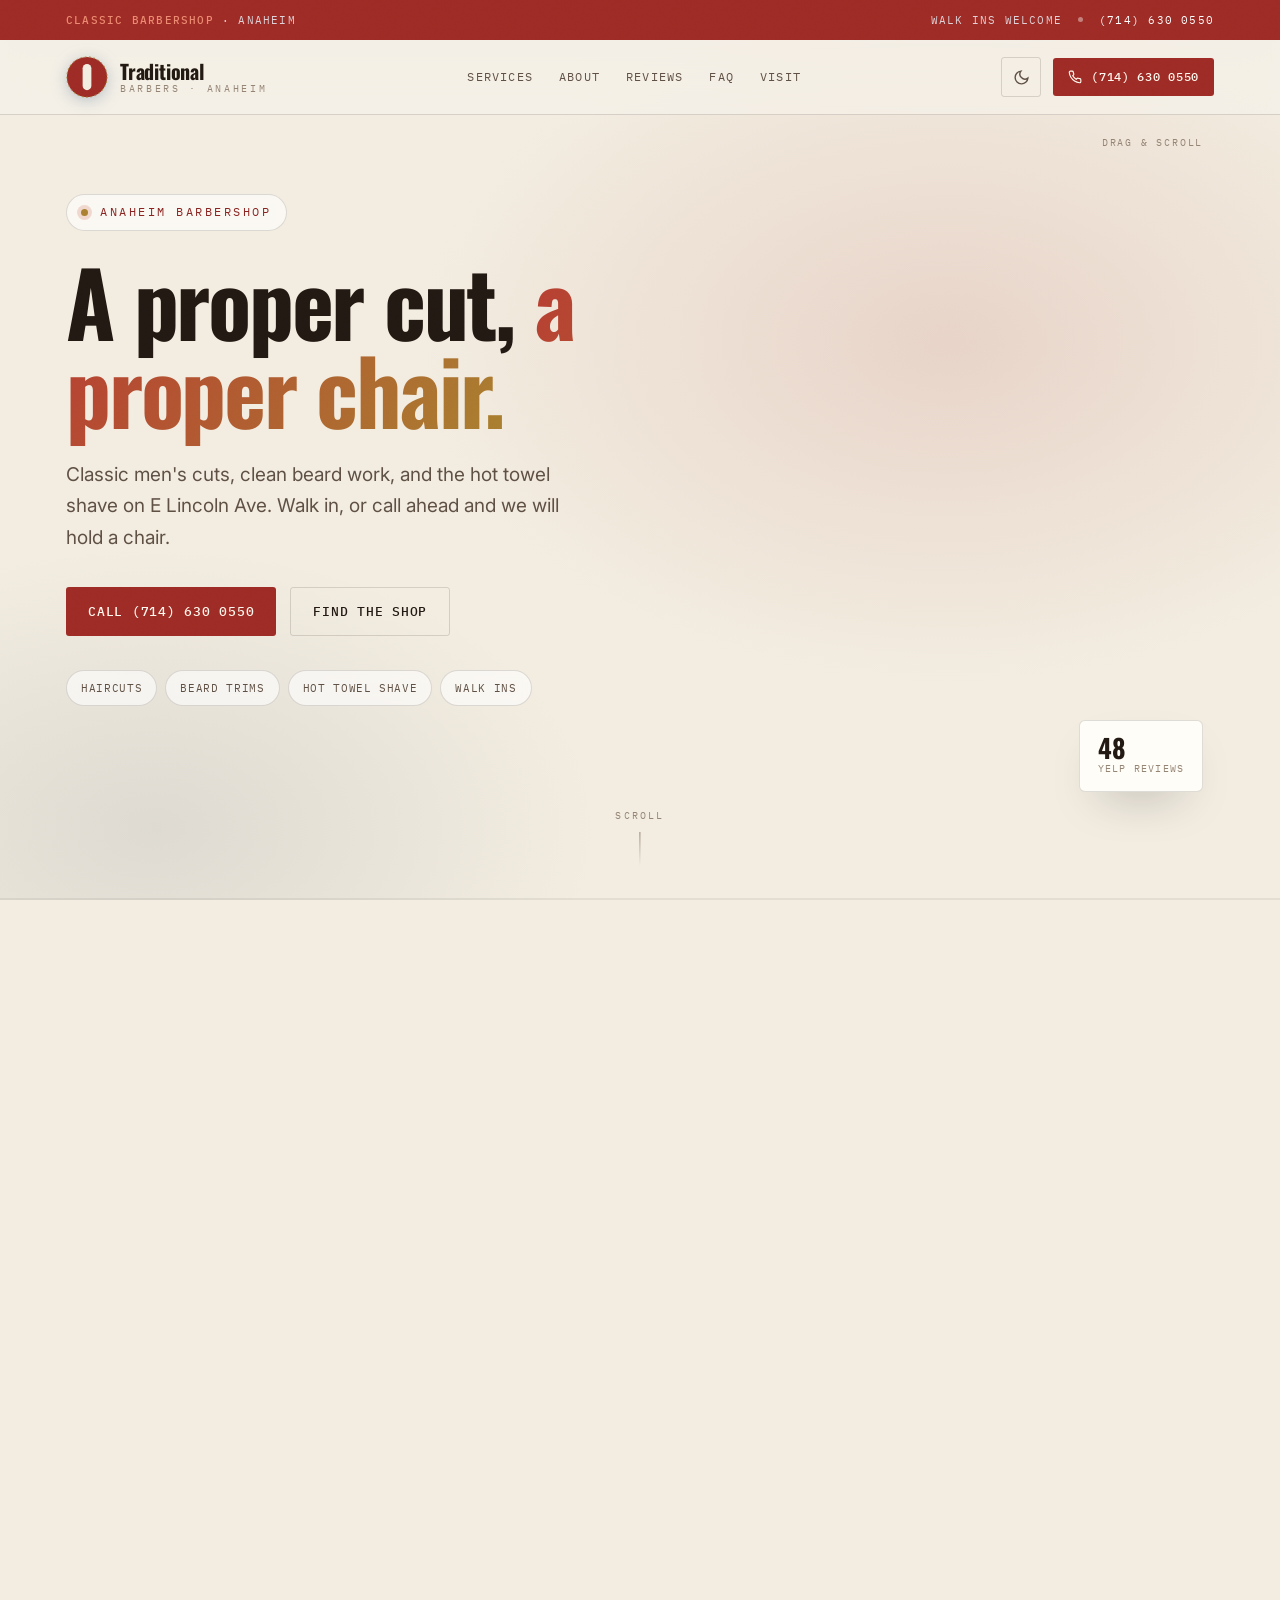
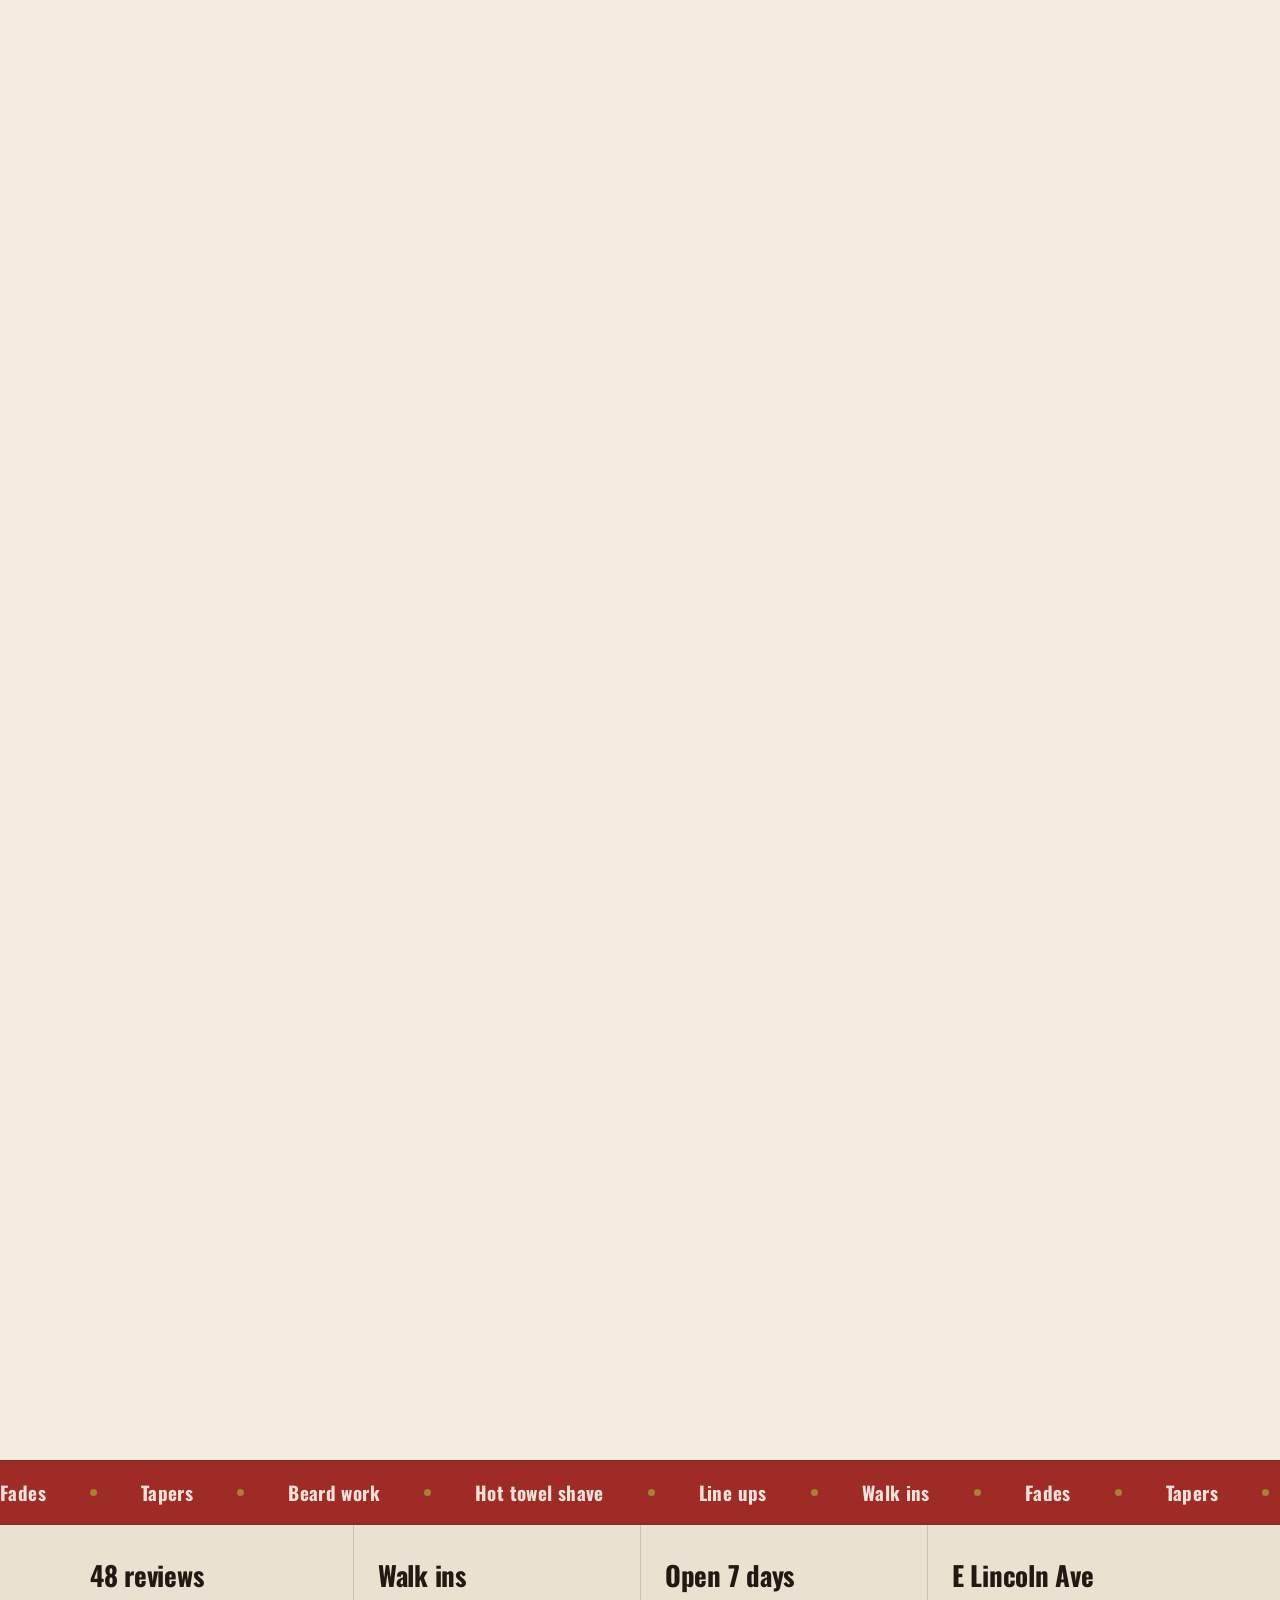
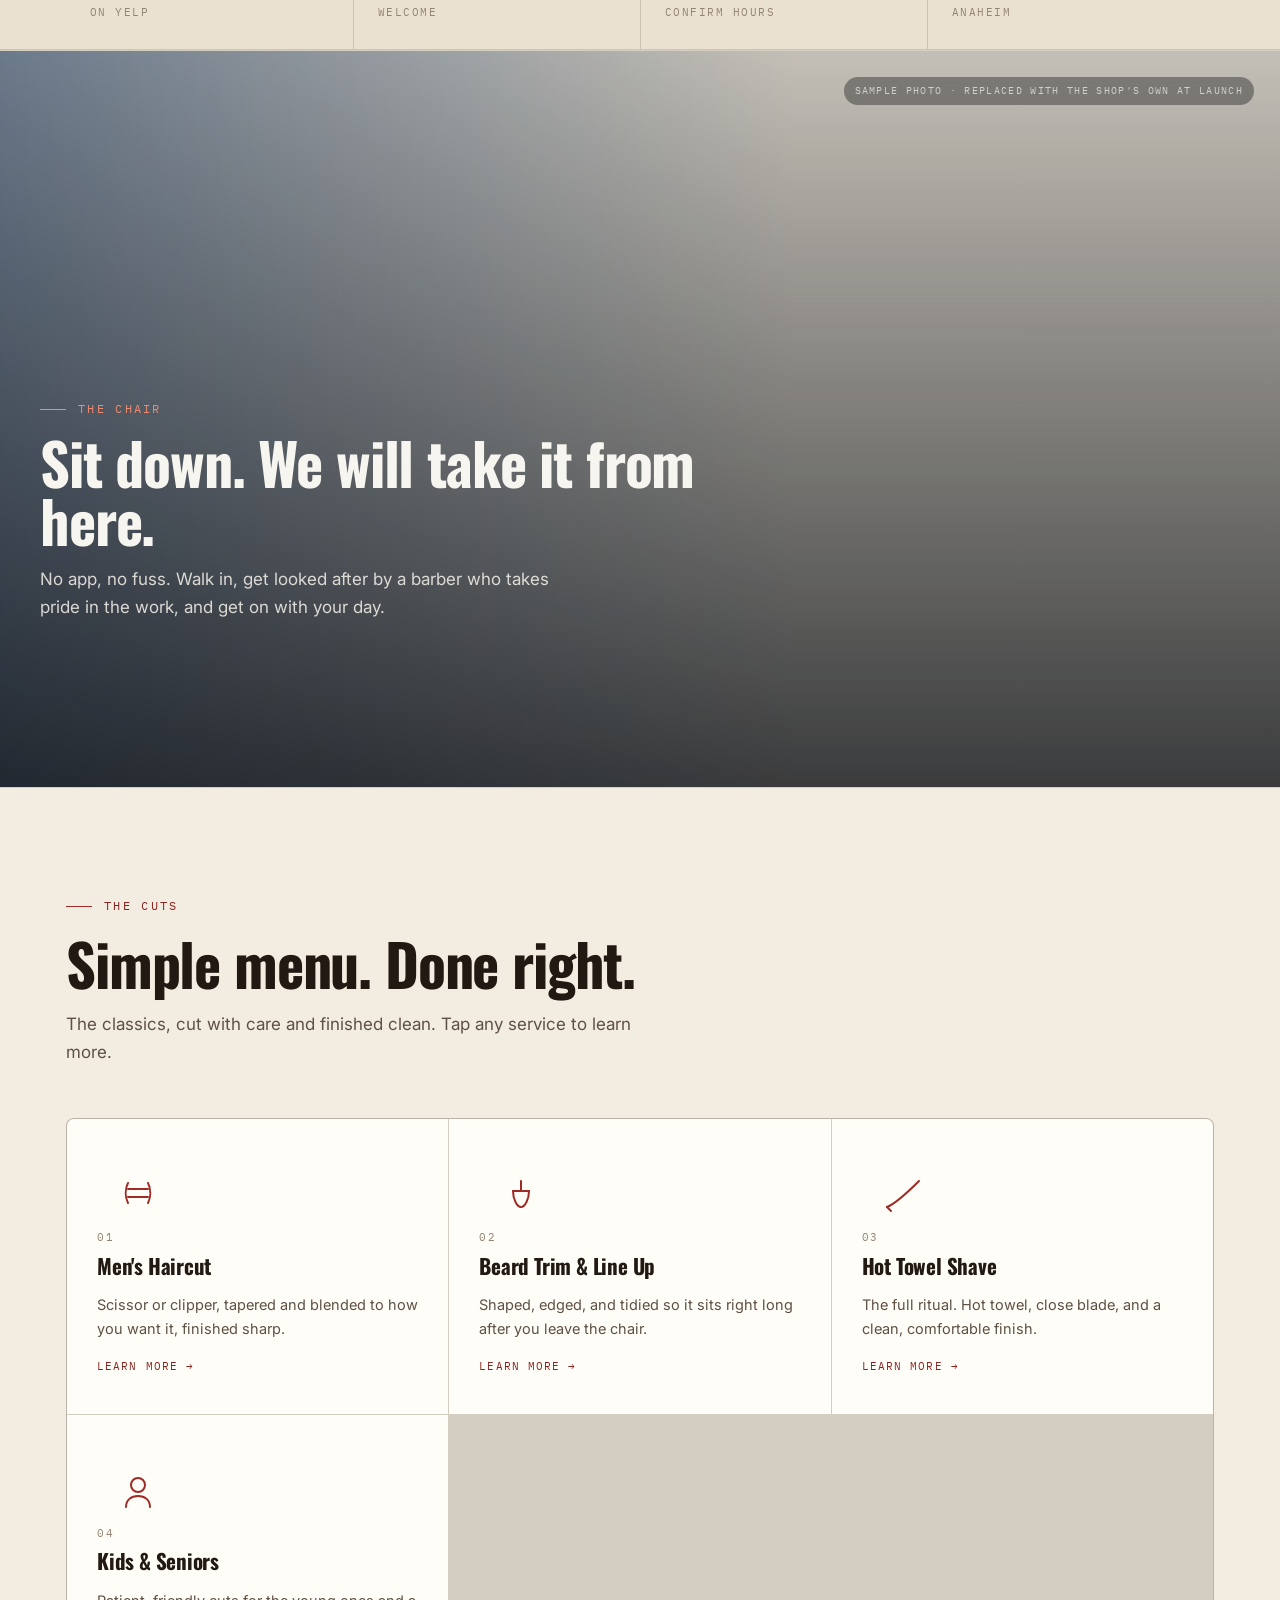
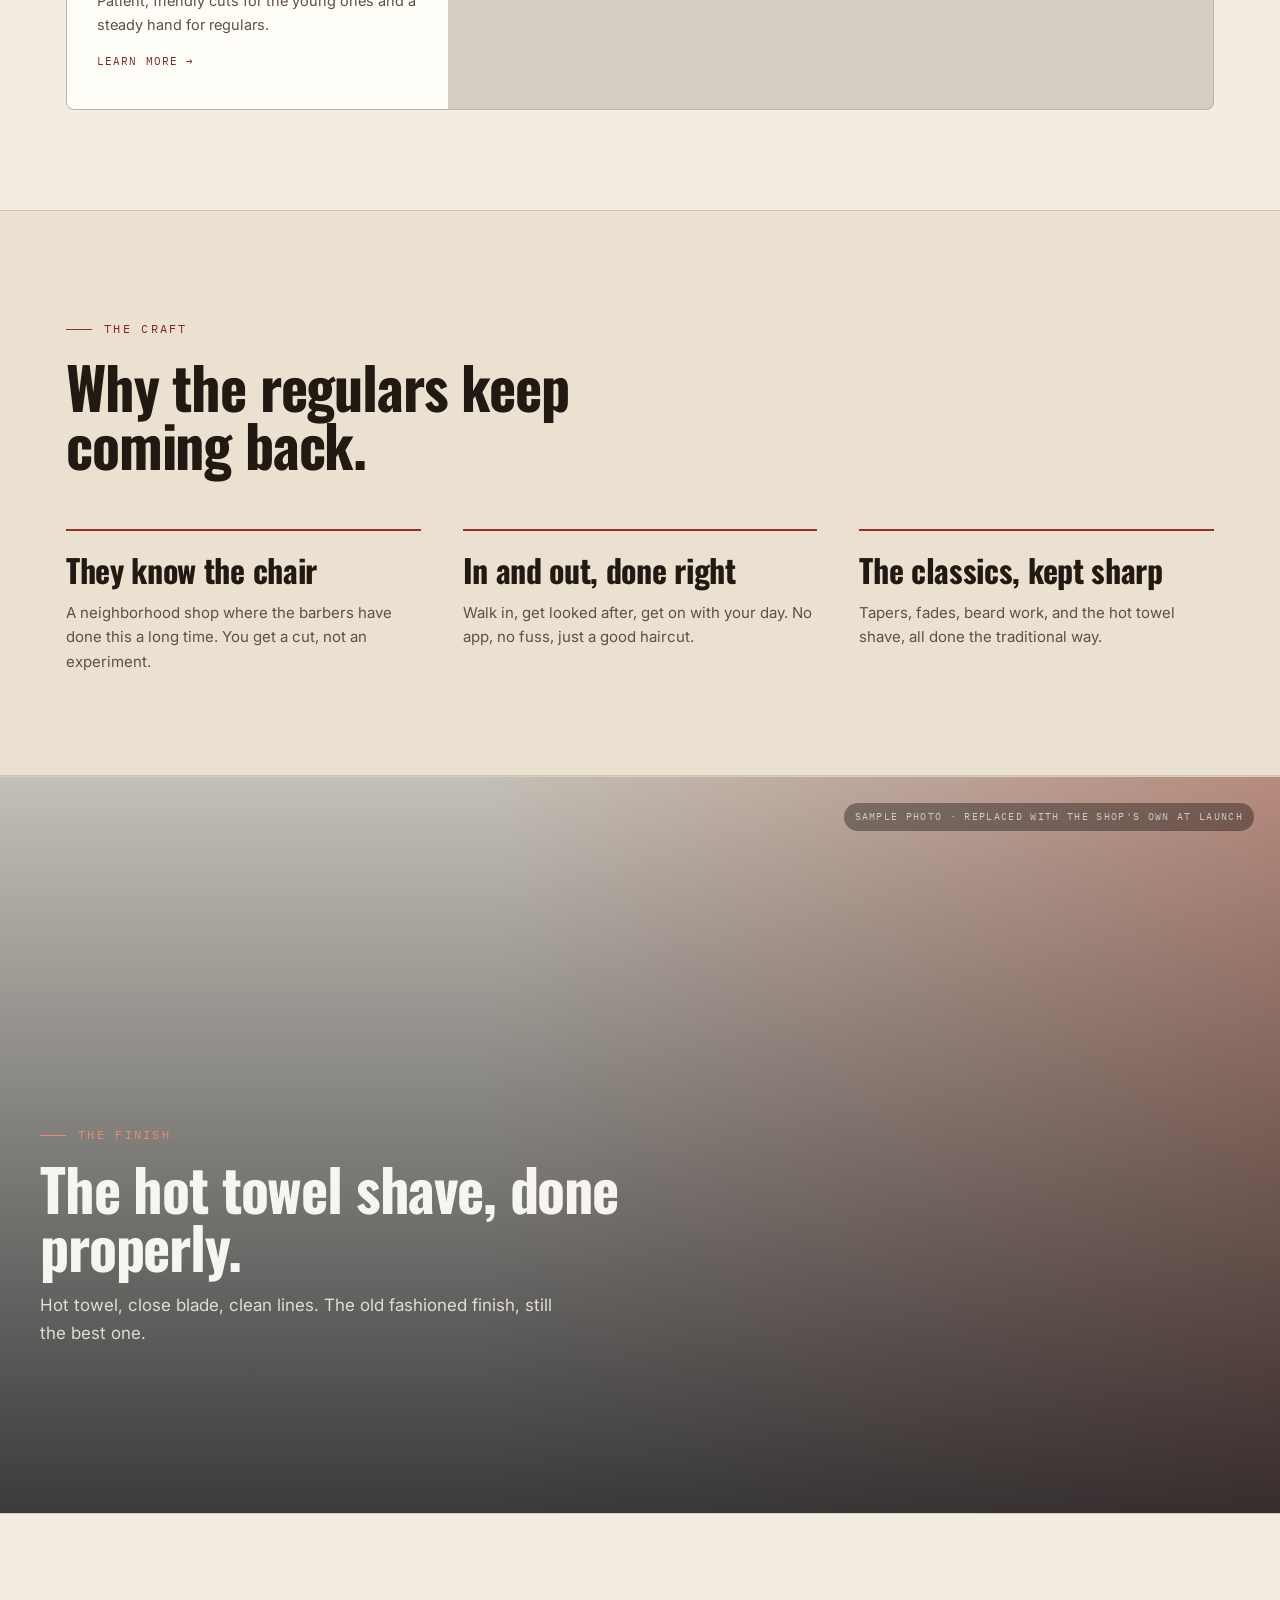
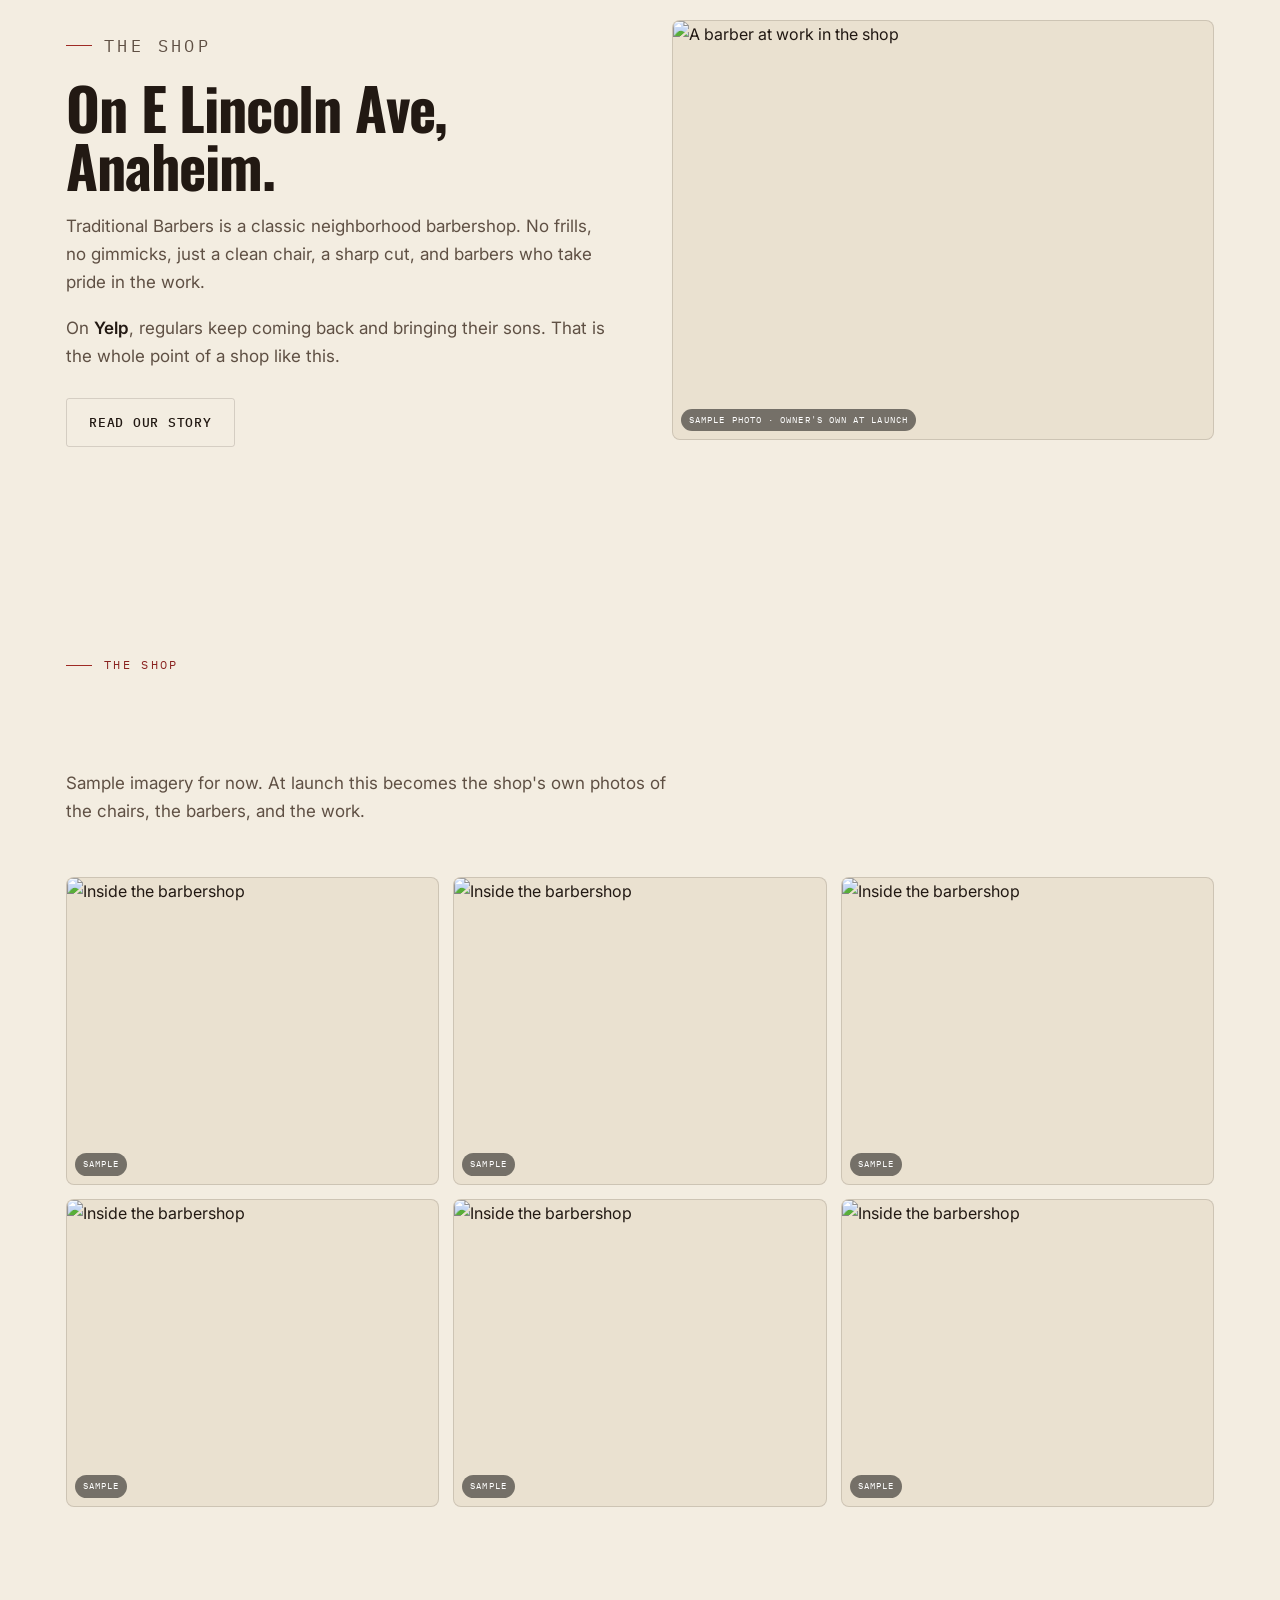
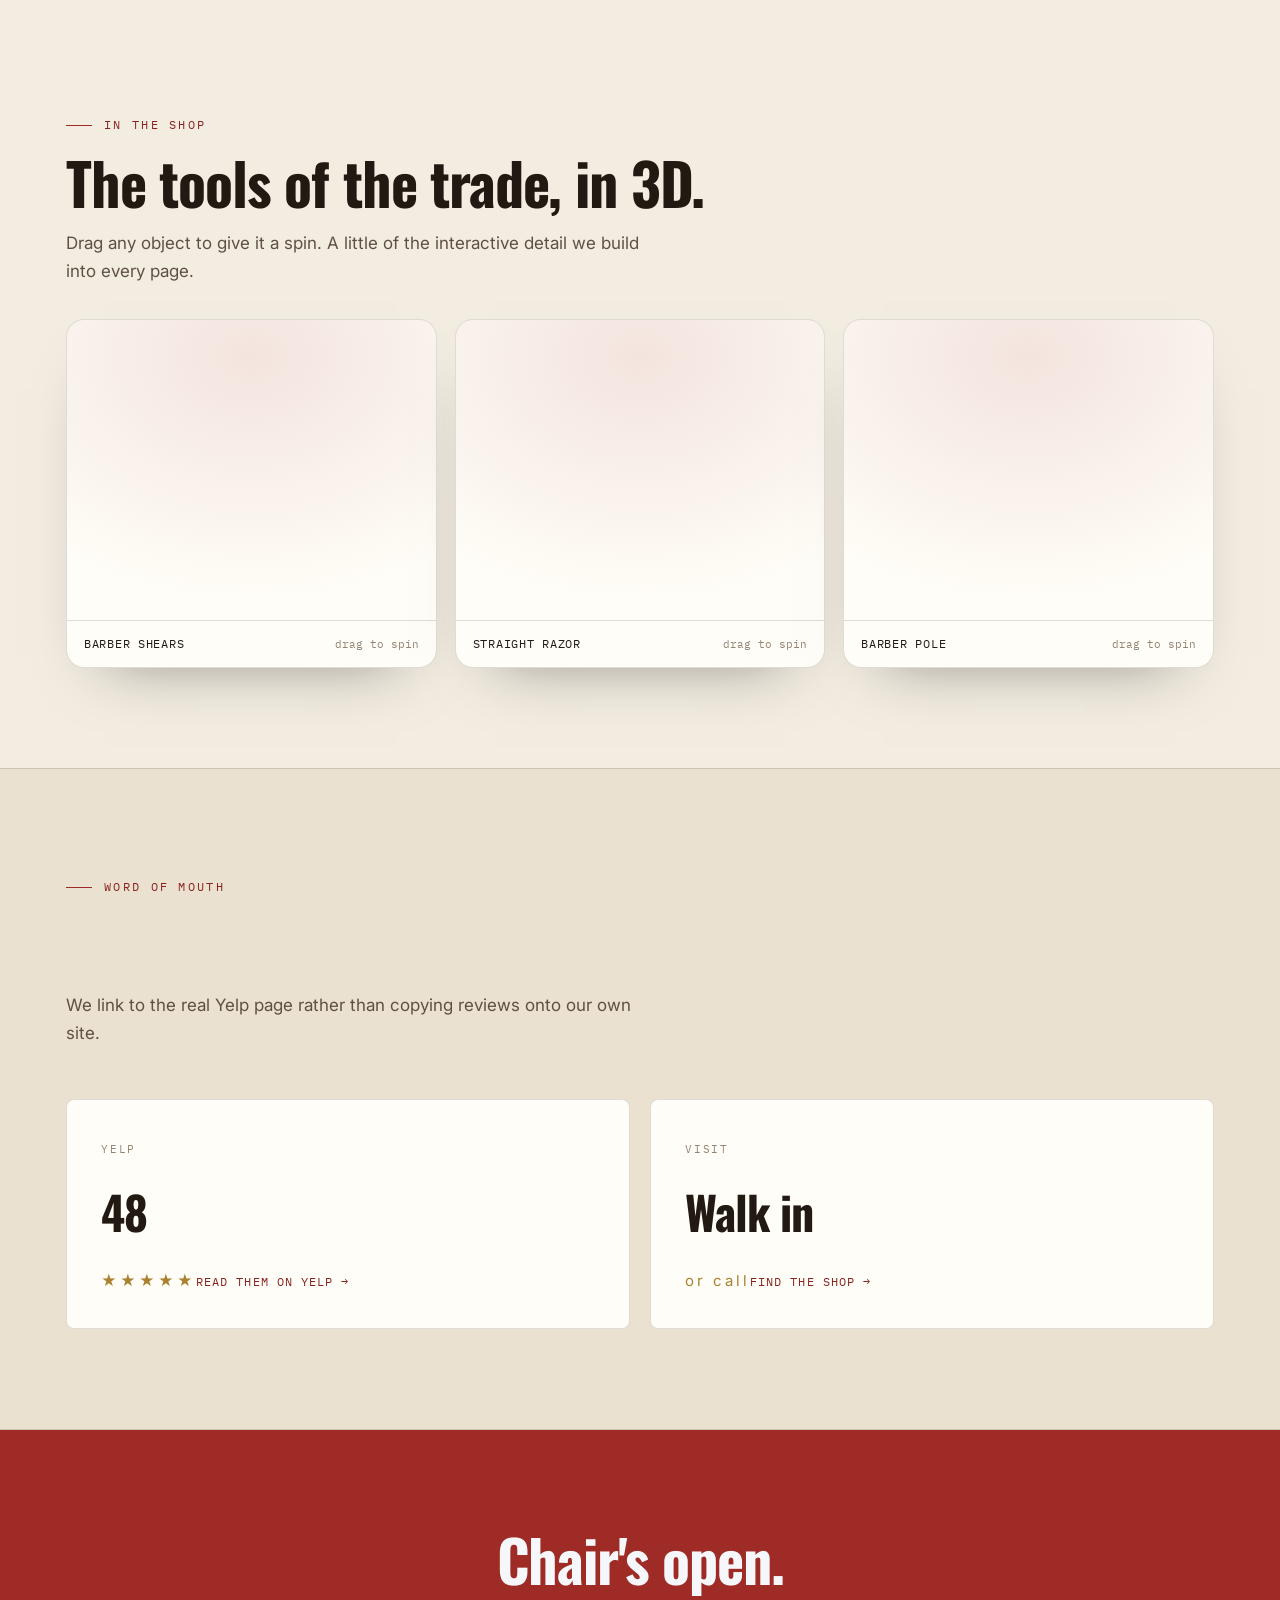
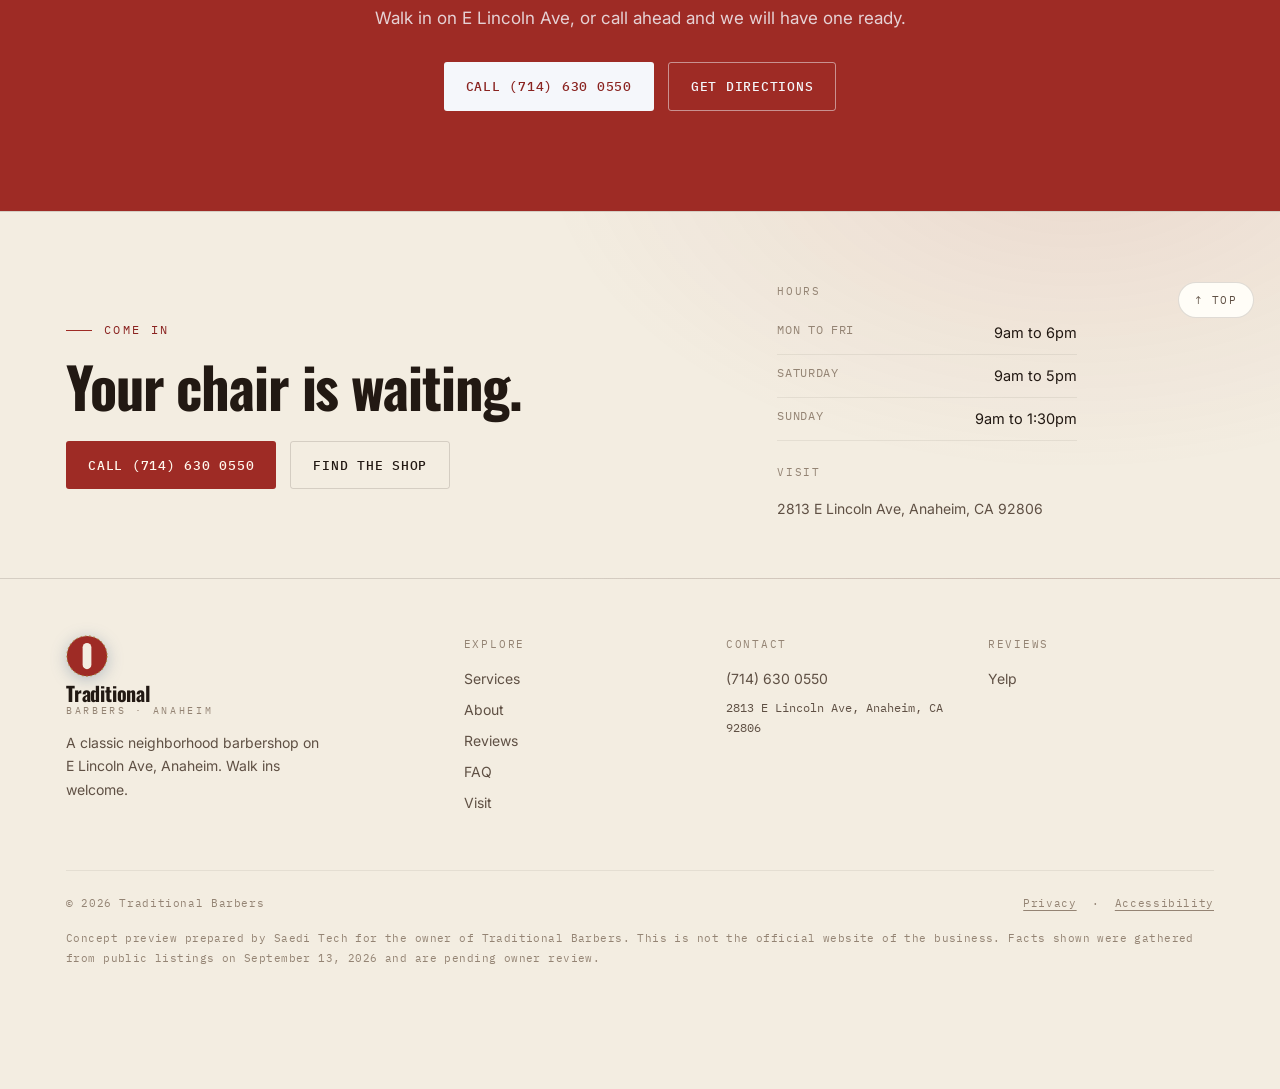
==== index.html @ 60bb5349 "Add interactive 3D showcase (multiple objects per page) Co-Authored-By: Claude Opus 4.8 <noreply@ant" ====
<!doctype html>
<html lang="en">
<head>
<meta charset="utf-8" />
<meta name="viewport" content="width=device-width, initial-scale=1" />
<meta name="robots" content="noindex, nofollow" />
<title>Traditional Barbers · Anaheim Barbershop</title>
<meta name="description" content="Traditional Barbers on E Lincoln Ave, Anaheim. Classic men's cuts, beard trims, and hot towel shaves. Walk in or call (714) 630 0550." />
<meta property="og:title" content="Traditional Barbers · Anaheim Barbershop" /><meta property="og:type" content="website" />
<link rel="icon" href="data:image/svg+xml,%3Csvg xmlns='http://www.w3.org/2000/svg' viewBox='0 0 32 32'%3E%3Ccircle cx='16' cy='16' r='15' fill='%239e2b25'/%3E%3Crect x='13' y='6' width='6' height='20' rx='3' fill='%23f3ede1'/%3E%3Cpath d='M13 9l6 4M13 15l6 4M13 21l6 4' stroke='%23a9812f' stroke-width='2'/%3E%3C/svg%3E">
<link rel="preconnect" href="https://fonts.googleapis.com"><link rel="preconnect" href="https://fonts.gstatic.com" crossorigin>
<link href="https://fonts.googleapis.com/css2?family=Oswald:wght@500;600;700&family=Inter:wght@400;500;600&family=IBM+Plex+Mono:wght@400;500&display=swap" rel="stylesheet">
<link rel="stylesheet" href="assets/site.css">
<script type="importmap">{ "imports": { "three": "https://unpkg.com/three@0.160.0/build/three.module.js", "three/": "https://unpkg.com/three@0.160.0/" } }</script>

</head>
<body>
<a class="skip" href="#main">Skip to content</a>
<header class="sitehead" id="sitehead"><div class="topbar"><div class="wrap tbin"><span class="tb-l"><b>Classic barbershop</b> · Anaheim</span><span class="tb-r"><span>Walk ins welcome</span><span class="dot2"></span><a href="tel:+17146300550">(714) 630 0550</a></span></div></div>
<nav class="top" aria-label="Main">
  <div class="wrap navin">
    <a class="logo" href="index.html" aria-label="Traditional Barbers, home"><svg class="emblem" viewBox="0 0 48 48" aria-hidden="true"><circle cx="24" cy="24" r="23" fill="var(--indigo)"/><circle cx="24" cy="24" r="23" fill="none" stroke="var(--shu)" stroke-width="1.4" stroke-dasharray="2 3" opacity=".7"/><rect x="19" y="9" width="10" height="30" rx="5" fill="#f3ede1"/><path d="M19 15l10 5M19 22l10 5M19 29l10 5" stroke="var(--navy)" stroke-width="2.4"/></svg><span class="wm"><span class="n">Traditional</span><span class="s">Barbers · Anaheim</span></span></a>
    <div class="navlinks"><a href="services.html">Services</a><a href="about.html">About</a><a href="reviews.html">Reviews</a><a href="faq.html">FAQ</a><a href="visit.html">Visit</a></div>
    <div class="navright">
      <button class="tgl" id="themeTgl" aria-label="Switch between day and night theme" aria-pressed="false"><svg id="icMoon" viewBox="0 0 24 24" fill="none" stroke="currentColor" stroke-width="2" stroke-linecap="round"><path d="M21 12.8A9 9 0 1 1 11.2 3a7 7 0 0 0 9.8 9.8z"/></svg><svg id="icSun" viewBox="0 0 24 24" fill="none" stroke="currentColor" stroke-width="2" stroke-linecap="round" style="display:none"><circle cx="12" cy="12" r="4"/><path d="M12 2v2M12 20v2M4.9 4.9l1.4 1.4M17.7 17.7l1.4 1.4M2 12h2M20 12h2M4.9 19.1l1.4-1.4M17.7 6.3l1.4-1.4"/></svg></button>
      <a class="btn btn-fill btn-sm" href="tel:+17146300550"><svg width="14" height="14" viewBox="0 0 24 24" fill="none" stroke="currentColor" stroke-width="2" stroke-linecap="round" aria-hidden="true"><path d="M22 16.9v3a2 2 0 0 1-2.2 2 19.8 19.8 0 0 1-8.6-3 19.5 19.5 0 0 1-6-6 19.8 19.8 0 0 1-3-8.7A2 2 0 0 1 4.1 2h3a2 2 0 0 1 2 1.7c.13 1 .36 1.9.7 2.8a2 2 0 0 1-.45 2.1L8.1 9.9a16 16 0 0 0 6 6l1.3-1.3a2 2 0 0 1 2.1-.45c.9.34 1.8.57 2.8.7A2 2 0 0 1 22 16.9z"/></svg><span class="lbl">(714) 630 0550</span></a>
      <button class="burger" id="burger" aria-label="Open menu"><svg viewBox="0 0 24 24" fill="none" stroke="currentColor" stroke-width="2" stroke-linecap="round"><path d="M3 6h18M3 12h18M3 18h18"/></svg></button>
    </div>
  </div>
</nav>
</header>
<div class="mmenu" id="mmenu" aria-label="Menu">
  <button class="mclose" id="mclose" aria-label="Close menu">✕</button>
  <a href="services.html">Services</a><a href="about.html">About</a><a href="reviews.html">Reviews</a><a href="faq.html">FAQ</a><a href="visit.html">Visit</a><a href="tel:+17146300550">Call the shop</a>
</div>
<header class="hero scroll3d" id="top">
  <div class="sticky">
    <div class="hero-bg" aria-hidden="true"></div>
    <canvas id="gl" aria-hidden="true"></canvas>
    <div class="hero-fb" aria-hidden="true"></div>
    <div class="wrap herogrid">
      <div class="hero-copy" id="stageA">
        <span class="tag"><span class="dot"></span> Anaheim Barbershop</span>
        <h1>A proper cut, <span class="in">a proper chair.</span></h1>
        <p class="lede">Classic men's cuts, clean beard work, and the hot towel shave on E Lincoln Ave. Walk in, or call ahead and we will hold a chair.</p>
        <div class="cta"><a class="btn btn-fill" href="tel:+17146300550">Call (714) 630 0550</a><a class="btn btn-line" href="visit.html">Find the shop</a></div>
        <div class="chips" aria-label="What we do"><span class="chip">Haircuts</span><span class="chip">Beard trims</span><span class="chip">Hot towel shave</span><span class="chip">Walk ins</span></div>
      </div>
      <div class="callouts" id="stageB" aria-hidden="true">
        <h3>The chair, start to finish.</h3>
        <div class="callout"><span class="cn">01</span><span class="cx"><b>Consult</b><span>We talk about what you want first.</span></span></div>
        <div class="callout"><span class="cn">02</span><span class="cx"><b>Cut</b><span>Scissor or clipper, blended clean.</span></span></div>
        <div class="callout"><span class="cn">03</span><span class="cx"><b>Line up</b><span>Edges and beard shaped sharp.</span></span></div>
        <div class="callout"><span class="cn">04</span><span class="cx"><b>Finish</b><span>Hot towel, and out the door looking right.</span></span></div>
      </div>
    </div>
    <div class="badge3d" id="badge3d"><div><div class="rt">48</div><div class="rl">Yelp reviews</div></div></div>
    <span class="grab" aria-hidden="true">Drag &amp; scroll</span>
    <div class="cue" aria-hidden="true">Scroll<span class="bar"></span></div>
    <div class="hprog" aria-hidden="true"><i id="hprog"></i></div>
  </div>
</header>
<div class="marquee" aria-hidden="true"><div class="mrow"><span>Fades<span class="d"></span>Tapers<span class="d"></span>Beard work<span class="d"></span>Hot towel shave<span class="d"></span>Line ups<span class="d"></span>Walk ins<span class="d"></span></span><span>Fades<span class="d"></span>Tapers<span class="d"></span>Beard work<span class="d"></span>Hot towel shave<span class="d"></span>Line ups<span class="d"></span>Walk ins<span class="d"></span></span></div></div>
<div class="strip" role="region" aria-label="Shop facts">
  <div class="wrap stripin">
    <div class="stat"><a href="https://www.yelp.com/biz/traditional-barbers-anaheim" target="_blank" rel="noopener"><div class="v">48 reviews</div><div class="l">on Yelp</div></a></div>
    <div class="stat"><div class="v">Walk ins</div><div class="l">welcome</div></div>
    <div class="stat"><div class="v">Open 7 days</div><div class="l">confirm hours</div></div>
    <div class="stat"><div class="v">E Lincoln Ave</div><div class="l">Anaheim</div></div>
  </div>
</div>
<main id="main">
<section class="photoband" aria-label="The chair">
  <div class="pbimg" data-parallax="0.12" style="background-image:url('https://images.unsplash.com/photo-1605497788044-5a32c7078486?w=1800&q=74&auto=format&fit=crop')"></div>
  <span class="sampletag">Sample photo · replaced with the shop's own at launch</span>
  <div class="wrap pbin"><p class="pbk up">The chair</p><h2 class="up">Sit down. We will take it from here.</h2><p class="up">No app, no fuss. Walk in, get looked after by a barber who takes pride in the work, and get on with your day.</p></div>
</section>
<section id="services">
  <div class="wrap">
    <p class="kick up">The Cuts</p>
    <h2 class="up">Simple menu. Done right.</h2>
    <p class="sub up">The classics, cut with care and finished clean. Tap any service to learn more.</p>
    <div class="svcgrid">
      <a class="svc up" href="services.html#haircut"><span class="no">01</span><svg class="ic" viewBox="0 0 48 48" fill="none" stroke="currentColor" stroke-width="2" stroke-linecap="round" aria-hidden="true"><path d="M14 10c-3 6-3 14 0 20M34 10c3 6 3 14 0 20"/><path d="M14 16h20M14 24h20"/></svg><h3>Men's Haircut</h3><p>Scissor or clipper, tapered and blended to how you want it, finished sharp.</p><span class="more">Learn more →</span></a><a class="svc up" href="services.html#beard"><span class="no">02</span><svg class="ic" viewBox="0 0 48 48" fill="none" stroke="currentColor" stroke-width="2" stroke-linecap="round" aria-hidden="true"><path d="M24 8v10M16 18h16c0 8-4 16-8 16s-8-8-8-16z"/></svg><h3>Beard Trim &amp; Line Up</h3><p>Shaped, edged, and tidied so it sits right long after you leave the chair.</p><span class="more">Learn more →</span></a><a class="svc up" href="services.html#shave"><span class="no">03</span><svg class="ic" viewBox="0 0 48 48" fill="none" stroke="currentColor" stroke-width="2" stroke-linecap="round" aria-hidden="true"><path d="M8 34c10-4 22-16 32-26"/><path d="M8 34l4 4"/></svg><h3>Hot Towel Shave</h3><p>The full ritual. Hot towel, close blade, and a clean, comfortable finish.</p><span class="more">Learn more →</span></a><a class="svc up" href="services.html#kids"><span class="no">04</span><svg class="ic" viewBox="0 0 48 48" fill="none" stroke="currentColor" stroke-width="2" stroke-linecap="round" aria-hidden="true"><circle cx="24" cy="16" r="7"/><path d="M12 38c0-7 5-11 12-11s12 4 12 11"/></svg><h3>Kids &amp; Seniors</h3><p>Patient, friendly cuts for the young ones and a steady hand for regulars.</p><span class="more">Learn more →</span></a>
    </div>
  </div>
</section>
<section id="why">
  <div class="wrap">
    <p class="kick up">The Craft</p>
    <h2 class="up">Why the regulars keep coming back.</h2>
    <div class="whygrid">
      <div class="why up"><div class="big">They know the chair</div><p>A neighborhood shop where the barbers have done this a long time. You get a cut, not an experiment.</p></div>
      <div class="why up"><div class="big">In and out, done right</div><p>Walk in, get looked after, get on with your day. No app, no fuss, just a good haircut.</p></div>
      <div class="why up"><div class="big">The classics, kept sharp</div><p>Tapers, fades, beard work, and the hot towel shave, all done the traditional way.</p></div>
    </div>
  </div>
</section>
<section class="photoband right" aria-label="Hot towel">
  <div class="pbimg" data-parallax="0.12" style="background-image:url('https://images.unsplash.com/photo-1593702275687-f8b402bf1fb5?w=1800&q=74&auto=format&fit=crop')"></div>
  <span class="sampletag">Sample photo · replaced with the shop's own at launch</span>
  <div class="wrap pbin"><p class="pbk up">The finish</p><h2 class="up">The hot towel shave, done properly.</h2><p class="up">Hot towel, close blade, clean lines. The old fashioned finish, still the best one.</p></div>
</section>
<section id="about">
  <div class="wrap abgrid">
    <div class="abcopy"><p class="kick up">The Shop</p><h2 class="up">On E Lincoln Ave, Anaheim.</h2><p class="up">Traditional Barbers is a classic neighborhood barbershop. No frills, no gimmicks, just a clean chair, a sharp cut, and barbers who take pride in the work.</p><p class="up">On <strong>Yelp</strong>, regulars keep coming back and bringing their sons. That is the whole point of a shop like this.</p><p class="up"><a class="btn btn-line" href="about.html" style="margin-top:10px">Read our story</a></p></div>
    <div class="imgfill up" role="img" aria-label="Inside the barbershop"><img src="https://images.unsplash.com/photo-1657105052497-f996284ffff8?w=1100&q=74&auto=format&fit=crop" alt="A barber at work in the shop" loading="lazy"><span class="stamp">Sample photo · owner's own at launch</span></div>
  </div>
</section>
<section id="gallery">
  <div class="wrap">
    <p class="kick up">The shop</p>
    <h2 class="up">A look inside.</h2>
    <p class="sub up">Sample imagery for now. At launch this becomes the shop's own photos of the chairs, the barbers, and the work.</p>
    <div class="gal2"><div class="imgfill up"><img src="https://images.unsplash.com/photo-1599351431202-1e0f0137899a?w=800&q=74&auto=format&fit=crop" alt="Inside the barbershop" loading="lazy"><span class="stamp">Sample</span></div><div class="imgfill up"><img src="https://images.unsplash.com/photo-1635273051937-a0ddef9573b6?w=800&q=74&auto=format&fit=crop" alt="Inside the barbershop" loading="lazy"><span class="stamp">Sample</span></div><div class="imgfill up"><img src="https://images.unsplash.com/photo-1598524374912-6b0b0bab43dd?w=800&q=74&auto=format&fit=crop" alt="Inside the barbershop" loading="lazy"><span class="stamp">Sample</span></div><div class="imgfill up"><img src="https://images.unsplash.com/photo-1648221122323-572c13a31663?w=800&q=74&auto=format&fit=crop" alt="Inside the barbershop" loading="lazy"><span class="stamp">Sample</span></div><div class="imgfill up"><img src="https://images.unsplash.com/photo-1589985494639-69e60c82cab2?w=800&q=74&auto=format&fit=crop" alt="Inside the barbershop" loading="lazy"><span class="stamp">Sample</span></div><div class="imgfill up"><img src="https://images.unsplash.com/photo-1647140655214-e4a2d914971f?w=800&q=74&auto=format&fit=crop" alt="Inside the barbershop" loading="lazy"><span class="stamp">Sample</span></div></div>
  </div>
</section>
<section id="explore3d" class="show3d">
  <div class="wrap">
    <p class="kick up">In the shop</p>
    <h2 class="up">The tools of the trade, in 3D.</h2>
    <p class="sub up">Drag any object to give it a spin. A little of the interactive detail we build into every page.</p>
    <div class="o3grid"><figure class="o3 up"><canvas class="obj3d" data-obj="scissors" aria-label="Interactive 3D Barber shears"></canvas><figcaption>Barber shears<span class="drag">drag to spin</span></figcaption></figure><figure class="o3 up"><canvas class="obj3d" data-obj="razor" aria-label="Interactive 3D Straight razor"></canvas><figcaption>Straight razor<span class="drag">drag to spin</span></figcaption></figure><figure class="o3 up"><canvas class="obj3d" data-obj="pole" aria-label="Interactive 3D Barber pole"></canvas><figcaption>Barber pole<span class="drag">drag to spin</span></figcaption></figure></div>
  </div>
</section>
<section id="reviews" class="band">
  <div class="wrap">
    <p class="kick up">Word of Mouth</p>
    <h2 class="up">Read what Anaheim says.</h2>
    <p class="sub up">We link to the real Yelp page rather than copying reviews onto our own site.</p>
    <div class="revgrid">
      <a class="rev up" href="https://www.yelp.com/biz/traditional-barbers-anaheim" target="_blank" rel="noopener"><span class="plat">Yelp</span><div class="score">48</div><span class="stars" aria-hidden="true">★★★★★</span><span class="go">Read them on Yelp →</span></a>
      <a class="rev up" href="visit.html"><span class="plat">Visit</span><div class="score">Walk in</div><span class="stars" aria-hidden="true">or call</span><span class="go">Find the shop →</span></a>
    </div>
  </div>
</section>
<section class="ctaband"><div class="wrap"><h2 class="up">Chair's open.</h2><p class="up">Walk in on E Lincoln Ave, or call ahead and we will have one ready.</p><div class="cta up"><a class="btn btn-fill" href="tel:+17146300550">Call (714) 630 0550</a><a class="btn btn-line" href="visit.html">Get directions</a></div></div></section>
</main><script type="module" src="assets/hero3d.js"></script><script type="module" src="assets/objects3d.js"></script><footer>
  <button class="backtop" id="backtop" aria-label="Back to top">↑ Top</button>
  <div class="foot-hero"><div class="wrap"><div class="foot-top">
    <div class="foot-cta"><p class="kick">Come in</p><h2>Your chair is waiting.</h2><div class="cta"><a class="btn btn-fill" href="tel:+17146300550">Call (714) 630 0550</a><a class="btn btn-line" href="visit.html">Find the shop</a></div></div>
    <div class="foot-hours"><p class="ft">Hours</p><div class="hrow"><span>Mon to Fri</span><span>9am to 6pm</span></div><div class="hrow"><span>Saturday</span><span>9am to 5pm</span></div><div class="hrow"><span>Sunday</span><span>9am to 1:30pm</span></div><p class="ft" style="margin-top:22px">Visit</p><p class="addr">2813 E Lincoln Ave, Anaheim, CA 92806</p></div>
  </div></div></div>
  <div class="wrap foot-main">
    <div class="fgrid">
      <div class="fbrand"><a class="logo" href="index.html" aria-label="Traditional Barbers, home"><svg class="emblem" viewBox="0 0 48 48" aria-hidden="true"><circle cx="24" cy="24" r="23" fill="var(--indigo)"/><circle cx="24" cy="24" r="23" fill="none" stroke="var(--shu)" stroke-width="1.4" stroke-dasharray="2 3" opacity=".7"/><rect x="19" y="9" width="10" height="30" rx="5" fill="#f3ede1"/><path d="M19 15l10 5M19 22l10 5M19 29l10 5" stroke="var(--navy)" stroke-width="2.4"/></svg><span class="wm"><span class="n">Traditional</span><span class="s">Barbers · Anaheim</span></span></a><p>A classic neighborhood barbershop on E Lincoln Ave, Anaheim. Walk ins welcome.</p></div>
      <div class="fcol"><p class="ft">Explore</p><a href="services.html">Services</a><a href="about.html">About</a><a href="reviews.html">Reviews</a><a href="faq.html">FAQ</a><a href="visit.html">Visit</a></div>
      <div class="fcol"><p class="ft">Contact</p><a href="tel:+17146300550">(714) 630 0550</a><p class="mono" style="font-size:12px">2813 E Lincoln Ave, Anaheim, CA 92806</p></div>
      <div class="fcol"><p class="ft">Reviews</p><a href="https://www.yelp.com/biz/traditional-barbers-anaheim" target="_blank" rel="noopener">Yelp</a></div>
    </div>
    <div class="legal"><span>© 2026 Traditional Barbers</span><span><a href="privacy.html">Privacy</a> &nbsp;·&nbsp; <a href="accessibility.html">Accessibility</a></span></div>
    <p class="preview-note">Concept preview prepared by Saedi Tech for the owner of Traditional Barbers. This is not the official website of the business. Facts shown were gathered from public listings on September 13, 2026 and are pending owner review.</p>
  </div>
</footer>
<div class="callbar" role="navigation" aria-label="Quick actions">
  <a class="c1" href="tel:+17146300550"><svg width="14" height="14" viewBox="0 0 24 24" fill="none" stroke="currentColor" stroke-width="2" stroke-linecap="round" aria-hidden="true"><path d="M22 16.9v3a2 2 0 0 1-2.2 2 19.8 19.8 0 0 1-8.6-3 19.5 19.5 0 0 1-6-6 19.8 19.8 0 0 1-3-8.7A2 2 0 0 1 4.1 2h3a2 2 0 0 1 2 1.7c.13 1 .36 1.9.7 2.8a2 2 0 0 1-.45 2.1L8.1 9.9a16 16 0 0 0 6 6l1.3-1.3a2 2 0 0 1 2.1-.45c.9.34 1.8.57 2.8.7A2 2 0 0 1 22 16.9z"/></svg>Call the shop</a>
  <a class="c2" href="visit.html">Directions</a>
</div>
<script src="assets/app.js" defer></script>
</body>
</html>
---- assets/site.css ----
/* Hiro's Auto Repair — shared design system (Saedi Tech concept preview) */
:root{
  --bg:#f3ede1; --bg2:#eae1d0; --card:#fffdf7; --card2:#f7f1e6;
  --line:rgba(40,28,20,.15); --line2:rgba(40,28,20,.07);
  --text:#221913; --muted:#5f5044; --faint:#948474;
  --indigo:#9e2b25; --indigo-2:#b83b32; --indigo-tx:#8a2320; --indigo-soft:rgba(158,43,37,.1);
  --shu:#a9812f; --shu-tx:#8a6a25; --gold:#a9812f;
  --nav-bg:rgba(244,241,234,.72); --chip-bg:rgba(255,255,255,.6); --btn-tx:#fff8ee;
  --hero-a:rgba(158,43,37,.13); --hero-b:rgba(36,52,72,.1); --grain:.035;
  --map-filter:saturate(.9) contrast(1.02); --ease:cubic-bezier(.16,1,.3,1);
}
:root[data-theme="night"]{
  --bg:#15100c; --bg2:#1c150f; --card:#20180f; --card2:#241a10;
  --line:rgba(240,228,210,.12); --line2:rgba(240,228,210,.06);
  --text:#f3e9d8; --muted:#b6a48d; --faint:#7d6c58;
  --indigo:#c8463c; --indigo-2:#dc6055; --indigo-tx:#dc6055; --indigo-soft:rgba(200,70,60,.13);
  --shu:#cba250; --shu-tx:#d8b567; --gold:#cba250;
  --nav-bg:rgba(8,11,16,.66); --chip-bg:rgba(16,21,29,.5); --btn-tx:#15100c;
  --hero-a:rgba(200,70,60,.2); --hero-b:rgba(58,81,112,.14); --grain:.06;
  --map-filter:grayscale(1) invert(.92) contrast(.9) hue-rotate(180deg);
}
*{margin:0;padding:0;box-sizing:border-box}
html{scroll-behavior:smooth}
@media (prefers-reduced-motion:reduce){html{scroll-behavior:auto}}
body{background:var(--bg);color:var(--text);font-family:'Inter',system-ui,sans-serif;font-size:16px;line-height:1.65;-webkit-font-smoothing:antialiased;transition:background .5s,color .5s;overflow-x:hidden}
::selection{background:var(--indigo);color:var(--btn-tx)}
img,svg{max-width:100%}a{color:inherit}
.jp{font-family:'Noto Sans JP','Inter',sans-serif}
.mono{font-family:'IBM Plex Mono',monospace}
.wrap{max-width:1200px;margin:0 auto;padding:0 26px}
.narrow{max-width:900px}
.skip{position:absolute;left:-9999px;top:0;background:var(--indigo);color:var(--btn-tx);padding:10px 18px;z-index:200;font-weight:600}
.skip:focus{left:12px;top:12px}
:focus-visible{outline:2px solid var(--indigo);outline-offset:3px;border-radius:2px}
body::after{content:"";position:fixed;inset:0;z-index:300;pointer-events:none;opacity:var(--grain);mix-blend-mode:overlay;background-image:url("data:image/svg+xml,%3Csvg xmlns='http://www.w3.org/2000/svg' width='120' height='120'%3E%3Cfilter id='n'%3E%3CfeTurbulence type='fractalNoise' baseFrequency='.85' numOctaves='2'/%3E%3C/filter%3E%3Crect width='100%25' height='100%25' filter='url(%23n)'/%3E%3C/svg%3E")}

/* logo */
.logo{display:flex;align-items:center;gap:12px;text-decoration:none}
.logo .emblem{width:42px;height:42px;flex:none;filter:drop-shadow(0 3px 8px rgba(23,63,115,.28))}
.logo .wm{display:flex;flex-direction:column;line-height:1}
.logo .wm .n{font-family:'Oswald',sans-serif;font-weight:800;font-size:20px;letter-spacing:-.01em;color:var(--text)}
.logo .wm .s{font-family:'IBM Plex Mono',monospace;font-size:9.5px;letter-spacing:.28em;text-transform:uppercase;color:var(--faint);margin-top:3px}
.logo .wm .s b{color:var(--shu-tx);font-weight:500}

/* header (top bar + nav) */
.sitehead{position:fixed;top:0;left:0;right:0;z-index:100}
.topbar{background:var(--indigo);color:#eaf0f8;height:40px;overflow:hidden;transition:height .35s var(--ease),opacity .3s}
.topbar .tbin{display:flex;align-items:center;justify-content:space-between;height:40px;font-family:'IBM Plex Mono',monospace;font-size:11px;letter-spacing:.11em;text-transform:uppercase}
.topbar .tb-l{color:rgba(234,240,248,.85)}.topbar .tb-l b{color:#ec8a72;font-weight:500}
.topbar .tb-r{display:flex;align-items:center;gap:16px;color:rgba(234,240,248,.85)}
.topbar .tb-r a{color:#fff;text-decoration:none}.topbar .tb-r a:hover{color:#ec8a72}
.topbar .dot2{width:5px;height:5px;border-radius:50%;background:rgba(255,255,255,.4)}
nav.top{position:relative;background:var(--nav-bg);backdrop-filter:blur(18px) saturate(1.4);-webkit-backdrop-filter:blur(18px) saturate(1.4);border-bottom:1px solid var(--line);transition:box-shadow .35s,background .35s}
.sitehead.scrolled .topbar{height:0;opacity:0}
.sitehead.scrolled nav.top{box-shadow:0 12px 34px -18px rgba(8,11,16,.5)}
.navin{display:flex;align-items:center;justify-content:space-between;height:74px;gap:18px}
@media (max-width:768px){.topbar{display:none}}
.navlinks{display:flex;gap:26px;align-items:center}
.navlinks a{font-family:'IBM Plex Mono',monospace;font-size:12px;letter-spacing:.1em;text-transform:uppercase;text-decoration:none;color:var(--muted);transition:color .25s;position:relative}
.navlinks a[aria-current="page"]{color:var(--text)}
.navlinks a::after{content:"";position:absolute;left:0;bottom:-6px;width:0;height:1.5px;background:var(--shu);transition:width .3s var(--ease)}
.navlinks a:hover::after,.navlinks a[aria-current="page"]::after{width:100%}
.navlinks a:hover{color:var(--text)}
.navright{display:flex;align-items:center;gap:12px}
.btn{display:inline-flex;align-items:center;justify-content:center;gap:9px;font-family:'IBM Plex Mono',monospace;font-size:12.5px;letter-spacing:.06em;text-transform:uppercase;font-weight:500;padding:13px 22px;border-radius:3px;text-decoration:none;border:none;cursor:pointer;transition:transform .35s var(--ease),box-shadow .35s,background .35s,color .35s}
.btn-fill{background:var(--indigo);color:var(--btn-tx)}
.btn-fill:hover{transform:translateY(-2px);box-shadow:0 14px 38px -12px var(--indigo)}
.btn-line{background:transparent;color:var(--text);border:1px solid var(--line)}
.btn-line:hover{border-color:var(--indigo);color:var(--indigo-tx)}
.btn-sm{padding:10px 15px;font-size:11.5px}
.tgl,.burger{width:40px;height:40px;border-radius:3px;border:1px solid var(--line);background:transparent;color:var(--muted);display:grid;place-items:center;cursor:pointer;transition:color .3s,border-color .3s}
.tgl:hover,.burger:hover{color:var(--indigo-tx);border-color:var(--indigo)}
.tgl svg{width:17px;height:17px}.burger{display:none}.burger svg{width:20px;height:20px}
@media (max-width:940px){.navlinks{display:none}.burger{display:grid}}
@media (max-width:560px){.logo .wm .s{display:none}.navright .btn span.lbl{display:none}}
/* mobile menu */
.mmenu{position:fixed;inset:0;z-index:150;background:var(--bg);transform:translateY(-100%);transition:transform .45s var(--ease);display:flex;flex-direction:column;padding:96px 26px 40px}
.mmenu.open{transform:none}
.mmenu a{font-family:'Oswald',sans-serif;font-weight:700;font-size:30px;text-decoration:none;color:var(--text);padding:16px 0;border-bottom:1px solid var(--line)}
.mmenu a:hover{color:var(--indigo-tx)}
.mclose{position:absolute;top:22px;right:22px;width:40px;height:40px;border:1px solid var(--line);border-radius:3px;background:transparent;color:var(--text);cursor:pointer;font-size:20px}

/* generic hero for home */
header.hero{position:relative;min-height:100svh;overflow:hidden}
.sticky{position:relative;min-height:100svh;overflow:hidden;display:flex;align-items:center;padding:90px 0 44px}
/* scroll-driven exploded 3D hero */
header.hero.scroll3d{height:340vh;min-height:0}
header.hero.scroll3d .sticky{position:sticky;top:0;height:100svh;min-height:0;padding:0}
.callouts{position:absolute;z-index:2;top:50%;left:26px;transform:translateY(-50%);max-width:360px;opacity:0;pointer-events:none;will-change:opacity}
.callouts h3{font-family:'Oswald',sans-serif;font-weight:800;font-size:clamp(26px,3.2vw,40px);letter-spacing:-.02em;line-height:1.02;margin-bottom:18px}
.callout{display:flex;gap:14px;align-items:flex-start;padding:12px 0;border-top:1px solid var(--line)}
.callout .cn{font-family:'IBM Plex Mono',monospace;font-size:11px;color:var(--shu-tx);letter-spacing:.1em;padding-top:3px;min-width:24px}
.callout .cx b{font-family:'Oswald',sans-serif;font-weight:700;font-size:16px;display:block;margin-bottom:2px}
.callout .cx span{font-size:13px;color:var(--muted)}
.hprog{position:absolute;left:0;right:0;bottom:0;height:2px;background:var(--line2);z-index:5}
.hprog i{display:block;height:100%;width:0;background:linear-gradient(90deg,var(--indigo),var(--shu))}
@media (max-width:940px){header.hero.scroll3d{height:280vh}header.hero.scroll3d .sticky{align-items:flex-start}.hero-copy{padding-top:100px}.callouts{left:26px;right:26px;max-width:none;top:40%}}
@media (prefers-reduced-motion:reduce){header.hero.scroll3d{height:auto;min-height:100svh}header.hero.scroll3d .sticky{position:relative}.callouts{display:none}.hprog{display:none}}
.hero-bg{position:absolute;inset:0;z-index:0;background:radial-gradient(60% 55% at 74% 38%,var(--hero-a),transparent 70%),radial-gradient(50% 45% at 12% 92%,var(--hero-b),transparent 70%),var(--bg)}
#gl{position:absolute;inset:0;z-index:1;width:100%;height:100%;display:block;touch-action:pan-y;cursor:grab}#gl:active{cursor:grabbing}
.hero-fb{position:absolute;z-index:1;right:6%;top:50%;transform:translateY(-50%);width:min(42vw,460px);aspect-ratio:1;border-radius:50%;background:radial-gradient(circle at 40% 35%,#2b3a52,#0c1119 70%);box-shadow:0 40px 120px -30px rgba(23,63,115,.6);display:none}
.herogrid{position:relative;z-index:2;width:100%}
.hero-copy{max-width:600px}
.tag{display:inline-flex;align-items:center;gap:12px;font-family:'IBM Plex Mono',monospace;font-size:11.5px;letter-spacing:.22em;text-transform:uppercase;color:var(--indigo-tx);margin-bottom:26px;padding:8px 14px;border:1px solid var(--line);border-radius:40px;background:var(--chip-bg);backdrop-filter:blur(6px)}
.tag .dot{width:7px;height:7px;border-radius:50%;background:var(--shu);box-shadow:0 0 0 4px rgba(201,75,46,.18)}
h1{font-family:'Oswald',sans-serif;font-weight:800;font-size:clamp(46px,7vw,92px);line-height:.98;letter-spacing:-.025em;color:var(--text)}
h1 .in{background:linear-gradient(120deg,var(--indigo-2),var(--shu));-webkit-background-clip:text;background-clip:text;color:transparent}
.hero p.lede{font-size:clamp(16px,1.5vw,19px);color:var(--muted);max-width:500px;margin:26px 0 34px}
.cta{display:flex;gap:14px;flex-wrap:wrap}
.chips{display:flex;gap:8px;flex-wrap:wrap;margin-top:34px}
.chip{font-family:'IBM Plex Mono',monospace;font-size:11px;letter-spacing:.06em;text-transform:uppercase;color:var(--muted);border:1px solid var(--line);background:var(--chip-bg);border-radius:40px;padding:8px 14px;backdrop-filter:blur(6px)}
.badge3d{position:absolute;right:6%;bottom:12%;z-index:3;background:var(--card);border:1px solid var(--line);border-radius:6px;padding:14px 18px;box-shadow:0 20px 50px -24px rgba(18,22,28,.4);display:flex;align-items:center;gap:14px}
.badge3d .rt{font-family:'Oswald',sans-serif;font-weight:800;font-size:26px;line-height:1}
.badge3d .rl{font-family:'IBM Plex Mono',monospace;font-size:10px;letter-spacing:.12em;text-transform:uppercase;color:var(--faint)}
.badge3d .star{color:var(--shu)}
.grab{position:absolute;z-index:4;right:6%;top:15%;display:flex;align-items:center;gap:8px;font-family:'IBM Plex Mono',monospace;font-size:10px;letter-spacing:.18em;text-transform:uppercase;color:var(--faint)}
.cue{position:absolute;bottom:34px;left:50%;transform:translateX(-50%);z-index:4;display:flex;flex-direction:column;align-items:center;gap:8px;color:var(--faint);font-family:'IBM Plex Mono',monospace;font-size:10px;letter-spacing:.22em;text-transform:uppercase}
.cue .bar{width:1px;height:34px;background:linear-gradient(var(--faint),transparent);animation:drop 2.4s var(--ease) infinite}
@keyframes drop{0%{transform:scaleY(0);transform-origin:top}45%{transform:scaleY(1);transform-origin:top}55%{transform:scaleY(1);transform-origin:bottom}100%{transform:scaleY(0);transform-origin:bottom}}
@media (prefers-reduced-motion:reduce){.cue .bar{animation:none}.grab{display:none}}
@media (max-width:940px){.hero-copy{max-width:none}.badge3d{right:auto;left:26px;bottom:8%}.grab{top:9%;right:26px}}

/* subpage banner */
.page-hero{position:relative;padding:150px 0 60px;min-height:62vh;display:flex;align-items:center;border-bottom:1px solid var(--line);background:radial-gradient(60% 90% at 88% 10%,var(--indigo-soft),transparent 70%),var(--bg);overflow:hidden}
.page-hero .wrap{position:relative;z-index:2;width:100%}
.subcanvas{position:absolute;right:-4%;top:0;bottom:0;width:52%;z-index:1;display:block;touch-action:pan-y;cursor:grab}
.subcanvas:active{cursor:grabbing}
.subgrab{position:absolute;right:6%;bottom:26px;z-index:3;display:flex;align-items:center;gap:8px;font-family:'IBM Plex Mono',monospace;font-size:10px;letter-spacing:.18em;text-transform:uppercase;color:var(--faint)}
.crumb{font-family:'IBM Plex Mono',monospace;font-size:11.5px;letter-spacing:.14em;text-transform:uppercase;color:var(--faint);margin-bottom:16px}
.crumb a{color:var(--indigo-tx);text-decoration:none}
.page-hero h1.ph{font-family:'Oswald',sans-serif;font-weight:800;font-size:clamp(38px,5.6vw,72px);line-height:1;letter-spacing:-.02em;max-width:620px}
.page-hero p.pl{color:var(--muted);max-width:540px;margin-top:18px;font-size:17px}
@media (max-width:820px){.subcanvas{opacity:.42;width:74%;right:-10%}.page-hero{min-height:auto}}

/* marquee */
.marquee{overflow:hidden;border-top:1px solid var(--line);border-bottom:1px solid var(--line);background:var(--indigo);padding:16px 0}
.mrow{display:flex;gap:44px;white-space:nowrap;width:max-content;animation:slide 32s linear infinite;font-family:'Oswald',sans-serif;font-weight:700;font-size:19px;letter-spacing:.02em;color:rgba(247,244,236,.9);align-items:center}
.mrow span{display:inline-flex;align-items:center;gap:44px}
.mrow .d{width:7px;height:7px;border-radius:50%;background:var(--shu)}
@keyframes slide{to{transform:translateX(-50%)}}
@media (prefers-reduced-motion:reduce){.mrow{animation:none}}

/* strip */
.strip{border-bottom:1px solid var(--line);background:var(--bg2)}
.stripin{display:grid;grid-template-columns:repeat(4,1fr)}
.stat{padding:28px 24px;border-left:1px solid var(--line)}.stat:first-child{border-left:none}.stat a{text-decoration:none}
.stat .v{font-family:'Oswald',sans-serif;font-weight:800;font-size:27px;letter-spacing:-.01em}
.stat .v .star{color:var(--shu)}
.stat .l{font-family:'IBM Plex Mono',monospace;font-size:10.5px;letter-spacing:.14em;text-transform:uppercase;color:var(--faint);margin-top:6px}
.stat a:hover .v{color:var(--indigo-tx)}
@media (max-width:820px){.stripin{grid-template-columns:1fr 1fr}.stat:nth-child(3){border-left:none}.stat{padding:22px 20px}.stat .v{font-size:22px}}

section{padding:100px 0;scroll-margin-top:74px;position:relative}
.kick{font-family:'IBM Plex Mono',monospace;font-size:11.5px;letter-spacing:.2em;text-transform:uppercase;color:var(--indigo-tx);display:inline-flex;align-items:center;gap:12px;margin-bottom:18px}
.kick::before{content:"";width:26px;height:1px;background:var(--indigo)}
.kick .jp{color:var(--shu-tx);letter-spacing:.1em}
h2{font-family:'Oswald',sans-serif;font-weight:800;font-size:clamp(32px,4.6vw,58px);line-height:1.0;letter-spacing:-.02em;max-width:680px}
h3.blk{font-family:'Oswald',sans-serif;font-weight:700;font-size:24px;letter-spacing:-.01em}
.sub{color:var(--muted);max-width:600px;margin-top:18px;font-size:17px}

/* services grid */
.svcgrid{display:grid;grid-template-columns:repeat(3,1fr);gap:1px;background:var(--line);border:1px solid var(--line);border-radius:8px;overflow:hidden;margin-top:52px}
.svc{background:var(--card);padding:34px 30px 36px;position:relative;transition:background .4s;text-decoration:none;color:inherit;display:block}
.svc:hover{background:var(--card2)}
.svc .no{font-family:'IBM Plex Mono',monospace;font-size:10.5px;letter-spacing:.16em;color:var(--faint)}
.svc .ic{width:48px;height:48px;margin:20px 0;color:var(--indigo);transition:transform .5s var(--ease)}
.svc:hover .ic{transform:translateY(-4px) scale(1.06)}
.svc h3{font-family:'Oswald',sans-serif;font-weight:700;font-size:21px;letter-spacing:-.01em;margin-bottom:10px}
.svc p{font-size:14.5px;color:var(--muted)}
.svc .more{font-family:'IBM Plex Mono',monospace;font-size:11px;letter-spacing:.1em;text-transform:uppercase;color:var(--indigo-tx);margin-top:16px;display:inline-block}
@media (max-width:920px){.svcgrid{grid-template-columns:1fr 1fr}}
@media (max-width:600px){.svcgrid{grid-template-columns:1fr}}

/* two-col feature (why) */
#why,.band{background:var(--bg2);border-top:1px solid var(--line);border-bottom:1px solid var(--line)}
.whygrid{display:grid;grid-template-columns:repeat(3,1fr);gap:42px;margin-top:56px}
.why .big{font-family:'Oswald',sans-serif;font-weight:800;font-size:clamp(24px,2.6vw,32px);line-height:1.06;letter-spacing:-.01em;border-top:2px solid var(--indigo);padding-top:22px}
.why .big .jpb{display:block;font-family:'Noto Sans JP',sans-serif;font-weight:700;font-size:15px;color:var(--shu-tx);letter-spacing:.3em;margin-bottom:10px}
.why p{color:var(--muted);margin-top:14px;font-size:15px}
@media (max-width:820px){.whygrid{grid-template-columns:1fr;gap:32px}}

/* about + prose */
.abgrid{display:grid;grid-template-columns:1fr 1fr;gap:64px;align-items:center}
.abcopy p{color:var(--muted);margin-top:18px;font-size:17px}.abcopy p strong{color:var(--text);font-weight:600}
.prose{max-width:760px}
.prose p{color:var(--muted);font-size:17px;margin-top:20px}
.prose h2{margin-top:48px}
.prose h3{font-family:'Oswald',sans-serif;font-weight:700;font-size:22px;margin-top:34px}
.prose ul{margin:18px 0 0 0;list-style:none;display:grid;gap:12px}
.prose ul li{position:relative;padding-left:26px;color:var(--muted)}
.prose ul li::before{content:"";position:absolute;left:0;top:9px;width:8px;height:8px;border-radius:1px;background:var(--shu)}
.photo-slot{border:1px dashed var(--line);border-radius:8px;background:var(--card);aspect-ratio:4/3.1;display:grid;place-items:center;text-align:center;padding:30px;position:relative;overflow:hidden}
.photo-slot.tall{aspect-ratio:1/1}
.photo-slot::before{content:"";position:absolute;inset:0;background:radial-gradient(circle at 70% 20%,var(--indigo-soft),transparent 60%)}
.photo-slot .ph-ic{width:56px;height:56px;color:var(--faint);margin:0 auto 14px;position:relative}
.photo-slot .t{font-family:'IBM Plex Mono',monospace;font-size:11px;letter-spacing:.14em;text-transform:uppercase;color:var(--faint);max-width:300px;line-height:1.8;position:relative}
@media (max-width:920px){.abgrid{grid-template-columns:1fr;gap:36px}}

/* gallery grid of reserved slots */
.gal{display:grid;grid-template-columns:repeat(3,1fr);gap:16px;margin-top:52px}
.gal .photo-slot{aspect-ratio:4/3.4}
@media (max-width:820px){.gal{grid-template-columns:1fr 1fr}}
@media (max-width:520px){.gal{grid-template-columns:1fr}}

/* ===== photographic bands (licensed placeholder imagery) ===== */
.photoband{position:relative;min-height:82vh;display:flex;align-items:flex-end;overflow:hidden;border-top:1px solid var(--line);border-bottom:1px solid var(--line)}
.photoband .pbimg{position:absolute;inset:-12% 0;z-index:0;background-size:cover;background-position:center;will-change:transform}
.photoband::after{content:"";position:absolute;inset:0;z-index:1;background:linear-gradient(180deg,rgba(6,9,14,.2),rgba(6,9,14,.78)),linear-gradient(90deg,rgba(23,63,115,.5),transparent 62%)}
.photoband.right::after{background:linear-gradient(180deg,rgba(6,9,14,.2),rgba(6,9,14,.78)),linear-gradient(270deg,rgba(201,75,46,.4),transparent 62%)}
.photoband .pbin{position:relative;z-index:2;width:100%;padding:60px 0 66px;color:#f4f1ea}
.photoband .pbk{font-family:'IBM Plex Mono',monospace;font-size:11.5px;letter-spacing:.2em;text-transform:uppercase;color:#ec8a72;margin-bottom:14px;display:inline-flex;align-items:center;gap:12px}
.photoband .pbk::before{content:"";width:26px;height:1px;background:#ec8a72}
.photoband h2{color:#f7f5ef;max-width:760px}
.photoband p{color:rgba(244,241,234,.86);max-width:520px;margin-top:16px;font-size:17px}
.photoband .sampletag{position:absolute;top:26px;right:26px;z-index:2;font-family:'IBM Plex Mono',monospace;font-size:9.5px;letter-spacing:.14em;text-transform:uppercase;color:rgba(244,241,234,.72);background:rgba(0,0,0,.35);padding:6px 11px;border-radius:20px;backdrop-filter:blur(4px)}
@media (max-width:820px){.photoband{min-height:72vh}}

/* real image fills (about, gallery) */
.imgfill{border-radius:8px;overflow:hidden;position:relative;background:var(--bg2);border:1px solid var(--line)}
.imgfill img{width:100%;height:100%;object-fit:cover;display:block;transition:transform 1.2s var(--ease)}
.imgfill:hover img{transform:scale(1.05)}
.imgfill .stamp{position:absolute;bottom:8px;left:8px;font-family:'IBM Plex Mono',monospace;font-size:9px;letter-spacing:.12em;text-transform:uppercase;color:#fff;background:rgba(0,0,0,.5);padding:4px 8px;border-radius:20px;backdrop-filter:blur(3px)}
.abgrid .imgfill{aspect-ratio:4/3.1}
.gal2{display:grid;grid-template-columns:repeat(3,1fr);gap:14px;margin-top:52px}
.gal2 .imgfill{aspect-ratio:4/3.3}
.gal2 .imgfill.wide{grid-column:span 2;aspect-ratio:auto}
@media (max-width:820px){.gal2{grid-template-columns:1fr 1fr}}
@media (max-width:520px){.gal2{grid-template-columns:1fr}.gal2 .imgfill.wide{grid-column:span 1}}

/* mobile hero: clean stacked layout, 3D in its own frame (no overlap) */
@media (max-width:940px){
  header.hero.scroll3d{height:auto;min-height:auto}
  header.hero.scroll3d .sticky{position:relative;height:auto;min-height:auto;display:flex;flex-direction:column;padding:104px 0 46px;align-items:stretch}
  .hero .herogrid{order:1}
  .hero-copy{padding-top:0!important}
  #gl{position:relative;inset:auto;order:2;width:100%;height:50vh;margin-top:28px;border:1px solid var(--line);border-radius:14px;background:linear-gradient(180deg,var(--card2),var(--bg2))}
  .hero .hero-bg{display:none}
  .hero .badge3d,.hero .callouts,.hero .hprog,.hero .cue{display:none}
  .hero .grab{position:static;order:3;align-self:center;margin-top:14px;background:transparent;border:none;padding:0;color:var(--faint)}
  .hero .chip{background:var(--card);border-color:var(--line);color:var(--text)}
  .hero .tag{background:var(--card)}
}

/* reviews */
.revgrid{display:grid;grid-template-columns:1fr 1fr;gap:20px;margin-top:52px}
.rev{background:var(--card);border:1px solid var(--line);border-radius:8px;padding:34px;text-decoration:none;display:block;transition:transform .4s var(--ease),box-shadow .4s}
.rev:hover{transform:translateY(-5px);box-shadow:0 26px 60px -30px rgba(18,22,28,.4)}
.rev .plat{font-family:'IBM Plex Mono',monospace;font-size:11px;letter-spacing:.16em;text-transform:uppercase;color:var(--faint)}
.rev .score{font-family:'Oswald',sans-serif;font-weight:800;font-size:46px;margin:14px 0 4px;letter-spacing:-.02em}
.rev .stars{color:var(--shu);letter-spacing:3px;font-size:15px}
.rev .go{font-family:'IBM Plex Mono',monospace;font-size:12px;letter-spacing:.09em;text-transform:uppercase;color:var(--indigo-tx);margin-top:18px;display:inline-block}
.revnote{font-family:'IBM Plex Mono',monospace;font-size:11px;letter-spacing:.06em;color:var(--faint);margin-top:18px}
@media (max-width:700px){.revgrid{grid-template-columns:1fr}}

/* visit + form */
.visitgrid{display:grid;grid-template-columns:.9fr 1.1fr;gap:20px;margin-top:52px}
.vcard{background:var(--card);border:1px solid var(--line);border-radius:8px;padding:34px}
.vcard h3{font-family:'Oswald',sans-serif;font-weight:700;font-size:20px;margin-bottom:18px}
.vrow{display:flex;justify-content:space-between;gap:16px;padding:12px 0;border-bottom:1px solid var(--line2);font-size:14.5px}
.vrow:last-child{border-bottom:none}
.vrow .k{font-family:'IBM Plex Mono',monospace;font-size:11.5px;letter-spacing:.1em;text-transform:uppercase;color:var(--faint);padding-top:2px}
.vrow .d{text-align:right}.vrow .d a{color:var(--indigo-tx);text-decoration:none}.vrow .closed{color:var(--faint)}
.mapbox{border:1px solid var(--line);border-radius:8px;overflow:hidden;min-height:400px}
.mapbox iframe{width:100%;height:100%;min-height:400px;border:0;display:block;filter:var(--map-filter)}
.form{background:var(--card);border:1px solid var(--line);border-radius:8px;padding:36px}
.fg{margin-bottom:16px}
label{display:block;font-family:'IBM Plex Mono',monospace;font-size:11px;letter-spacing:.1em;text-transform:uppercase;color:var(--faint);margin-bottom:8px}
input,select,textarea{width:100%;background:var(--bg);border:1px solid var(--line);border-radius:3px;padding:13px 15px;color:var(--text);font-family:'Inter',sans-serif;font-size:15px;transition:border-color .3s}
input:focus,select:focus,textarea:focus{outline:none;border-color:var(--indigo)}
.row2{display:grid;grid-template-columns:1fr 1fr;gap:16px}
.hp{position:absolute;left:-9999px;width:1px;height:1px;overflow:hidden}
.sub-btn{width:100%;justify-content:center;margin-top:6px}
.formnote{font-family:'IBM Plex Mono',monospace;font-size:10.5px;letter-spacing:.05em;color:var(--faint);text-align:center;margin-top:14px}
.form-done{text-align:center;padding:36px 10px}
.form-done .ok{width:64px;height:64px;border-radius:50%;background:var(--indigo);color:var(--btn-tx);display:grid;place-items:center;margin:0 auto 20px;font-size:28px}
.form-done h3{font-family:'Oswald',sans-serif;font-weight:800;font-size:26px}
.form-done p{color:var(--muted);margin-top:10px;font-size:15px}
@media (max-width:920px){.visitgrid{grid-template-columns:1fr}.row2{grid-template-columns:1fr}}

/* faq */
.faq{margin-top:48px;max-width:820px}
.faq details{border-top:1px solid var(--line);padding:6px 0}
.faq details[open]{padding-bottom:8px}
.faq summary{list-style:none;cursor:pointer;padding:22px 0;font-family:'Oswald',sans-serif;font-weight:700;font-size:19px;display:flex;justify-content:space-between;gap:20px;align-items:center}
.faq summary::-webkit-details-marker{display:none}
.faq summary::after{content:"+";font-family:'IBM Plex Mono',monospace;color:var(--indigo-tx);font-size:22px;transition:transform .3s}
.faq details[open] summary::after{transform:rotate(45deg)}
.faq p{color:var(--muted);padding:0 0 8px;font-size:15.5px;max-width:680px}

/* cta band */
.ctaband{background:var(--indigo);color:var(--btn-tx);text-align:center}
.ctaband h2{color:#f5f7fb;margin:0 auto}
.ctaband p{color:rgba(245,247,251,.82);margin:16px auto 30px;font-size:17px;max-width:560px}
.ctaband .cta{justify-content:center}
.ctaband .btn-fill{background:#f5f7fb;color:var(--indigo-tx)}
.ctaband .btn-line{border-color:rgba(245,247,251,.5);color:#f5f7fb}
.ctaband .btn-line:hover{border-color:#f5f7fb;color:#f5f7fb}

/* footer */
footer{border-top:1px solid var(--line);padding:0 0 120px;background:var(--bg);position:relative;overflow:hidden}
.foot-hero{position:relative;padding:70px 0 58px;border-bottom:1px solid var(--line);background:radial-gradient(60% 130% at 84% -20%,var(--indigo-soft),transparent 70%)}
.foot-top{display:grid;grid-template-columns:1.5fr 1fr;gap:56px;align-items:center}
.foot-cta h2{font-family:'Oswald',sans-serif;font-weight:800;font-size:clamp(30px,4.4vw,58px);line-height:1;letter-spacing:-.02em}
.foot-cta .cta{margin-top:26px;display:flex;gap:14px;flex-wrap:wrap}
.foot-hours .ft{font-family:'IBM Plex Mono',monospace;font-size:11px;letter-spacing:.16em;text-transform:uppercase;color:var(--faint);margin-bottom:12px}
.hrow{display:flex;justify-content:space-between;gap:20px;padding:9px 0;border-bottom:1px solid var(--line2);font-size:14.5px;max-width:300px}
.hrow span:first-child{font-family:'IBM Plex Mono',monospace;font-size:11.5px;letter-spacing:.06em;text-transform:uppercase;color:var(--faint)}
.hrow .closed{color:var(--faint)}
.foot-hours .addr{font-size:14px;color:var(--muted);margin-top:16px}
.foot-main{padding-top:56px}
.backtop{position:absolute;right:26px;top:70px;z-index:3;display:inline-flex;align-items:center;gap:8px;font-family:'IBM Plex Mono',monospace;font-size:10.5px;letter-spacing:.14em;text-transform:uppercase;color:var(--muted);background:var(--card);border:1px solid var(--line);border-radius:40px;padding:10px 16px;cursor:pointer;text-decoration:none;transition:color .3s,border-color .3s}
.backtop:hover{color:var(--indigo-tx);border-color:var(--indigo)}
@media (max-width:820px){.foot-top{grid-template-columns:1fr;gap:30px}.foot-main{padding-top:40px}.backtop{display:none}}
.fgrid{display:grid;grid-template-columns:1.6fr 1fr 1fr 1fr;gap:36px;align-items:start}
.fbrand p{color:var(--muted);font-size:14px;margin-top:16px;max-width:260px}
.fgrid .ft{font-family:'IBM Plex Mono',monospace;font-size:11px;letter-spacing:.16em;text-transform:uppercase;color:var(--faint);margin-bottom:14px}
.fgrid a,.fcol p{font-size:14px;color:var(--muted);text-decoration:none;display:block;margin-bottom:8px}
.fgrid a:hover{color:var(--indigo-tx)}
.legal{margin-top:48px;padding-top:24px;border-top:1px solid var(--line2);display:flex;justify-content:space-between;gap:20px;flex-wrap:wrap;font-family:'IBM Plex Mono',monospace;font-size:10.5px;letter-spacing:.06em;color:var(--faint)}
.legal a{color:var(--faint);text-decoration:underline;text-underline-offset:3px}.legal a:hover{color:var(--indigo-tx)}
.preview-note{margin-top:16px;font-family:'IBM Plex Mono',monospace;font-size:10.5px;letter-spacing:.04em;color:var(--faint);line-height:1.9}
@media (max-width:820px){.fgrid{grid-template-columns:1fr 1fr;gap:30px}}
@media (max-width:520px){.fgrid{grid-template-columns:1fr}}

.callbar{position:fixed;left:0;right:0;bottom:0;z-index:120;display:none;grid-template-columns:1fr 1fr;gap:1px;background:var(--line);border-top:1px solid var(--line)}
.callbar a{display:flex;align-items:center;justify-content:center;gap:9px;padding:16px 10px;font-family:'IBM Plex Mono',monospace;font-size:12.5px;letter-spacing:.08em;text-transform:uppercase;text-decoration:none;font-weight:500}
.callbar .c1{background:var(--indigo);color:var(--btn-tx)}.callbar .c2{background:var(--card);color:var(--text)}
@media (max-width:767px){.callbar{display:grid}}

.up,.rv{opacity:0;transform:translateY(30px);transition:opacity 1s var(--ease),transform 1s var(--ease)}
.up.in,.rv.in{opacity:1;transform:none}
.rv.clip{clip-path:inset(0 0 100% 0);transform:none;transition:clip-path 1.1s var(--ease),opacity 1.1s var(--ease)}
.rv.clip.in{clip-path:inset(0 0 0 0)}
@media (prefers-reduced-motion:reduce){.up,.rv{opacity:1;transform:none;clip-path:none;transition:none}[data-parallax]{transform:none!important}}

/* count-up band */
.countband{background:var(--indigo);color:#f5f7fb;border-top:1px solid var(--line);border-bottom:1px solid var(--line)}
.countgrid{display:grid;grid-template-columns:repeat(3,1fr);gap:30px;text-align:center}
.countgrid .cnum{font-family:'Oswald',sans-serif;font-weight:800;font-size:clamp(44px,7vw,80px);line-height:1;letter-spacing:-.02em}
.countgrid .cnum .star{color:var(--shu)}
.countgrid .clab{font-family:'IBM Plex Mono',monospace;font-size:11px;letter-spacing:.16em;text-transform:uppercase;color:rgba(245,247,251,.72);margin-top:12px}
.countgrid .cbar{width:40px;height:2px;background:var(--shu);margin:16px auto 0}
@media (max-width:700px){.countgrid{grid-template-columns:1fr;gap:34px}}

/* cinematic garage (scroll-scrubbed) */
.garage{position:relative;height:320vh}
.garage .stage{position:sticky;top:0;height:100svh;overflow:hidden;display:flex;align-items:flex-end;background:radial-gradient(75% 75% at 50% 30%,var(--indigo-soft),transparent 72%),var(--bg2)}
.garage .gsvg{position:absolute;inset:0;z-index:1;width:100%;height:100%}
.garage .stagewrap{position:relative;z-index:2;width:100%;padding-bottom:8vh}
.garage .glabel{font-family:'IBM Plex Mono',monospace;font-size:11.5px;letter-spacing:.2em;text-transform:uppercase;color:var(--indigo-tx);margin-bottom:10px;display:flex;align-items:center;gap:12px}
.garage .glabel::before{content:"";width:26px;height:1px;background:var(--indigo)}
.garage .gsteps{display:grid;gap:10px;max-width:560px}
.garage .g-step{font-family:'Oswald',sans-serif;font-weight:800;font-size:clamp(24px,3.4vw,40px);line-height:1.05;letter-spacing:-.01em;opacity:.18;transition:opacity .4s}
.garage .g-step b{color:var(--shu-tx)}
.garage .g-pt{transition:opacity .4s,transform .4s;transform-origin:center;transform-box:fill-box;opacity:0}
.garage .ghint{position:absolute;top:96px;left:50%;transform:translateX(-50%);z-index:3;font-family:'IBM Plex Mono',monospace;font-size:10px;letter-spacing:.22em;text-transform:uppercase;color:var(--faint)}
@media (prefers-reduced-motion:reduce){.garage{height:auto;min-height:100svh}.garage .stage{position:relative}.garage .g-step{opacity:1}.garage .ghint{display:none}}
@media (max-width:820px){
  .garage{height:260vh}
  .garage .stage{align-items:flex-end}
  .garage .gsvg{top:8%;bottom:auto;height:52%}
  .garage .stagewrap{padding:26px 0 12vh;background:linear-gradient(transparent,var(--bg2) 22%)}
  .garage .g-step{font-size:22px}
  .garage .ghint{top:88px}
}

/* ---- 3D object showcase (shared objects3d.js) ---- */
.show3d .o3grid{display:grid;grid-template-columns:repeat(3,1fr);gap:18px;margin-top:34px}
.show3d .o3{margin:0;background:var(--card);border:1px solid var(--line);border-radius:18px;overflow:hidden;box-shadow:0 30px 60px -40px rgba(15,20,26,.5);position:relative}
.show3d .o3 canvas.obj3d{display:block;width:100%;height:300px;cursor:grab;touch-action:none;background:radial-gradient(130% 120% at 50% 12%, color-mix(in srgb,var(--indigo) 12%, transparent), transparent 68%)}
.show3d .o3 canvas.obj3d:active{cursor:grabbing}
.show3d .o3 figcaption{display:flex;align-items:center;justify-content:space-between;padding:13px 17px;font-family:'IBM Plex Mono',monospace;font-size:12px;letter-spacing:.06em;text-transform:uppercase;border-top:1px solid var(--line);color:var(--text)}
.show3d .o3 figcaption .drag{color:var(--faint);text-transform:none;letter-spacing:0;font-size:11px}
@media(max-width:820px){.show3d .o3grid{grid-template-columns:1fr;gap:14px}.show3d .o3 canvas.obj3d{height:270px}}
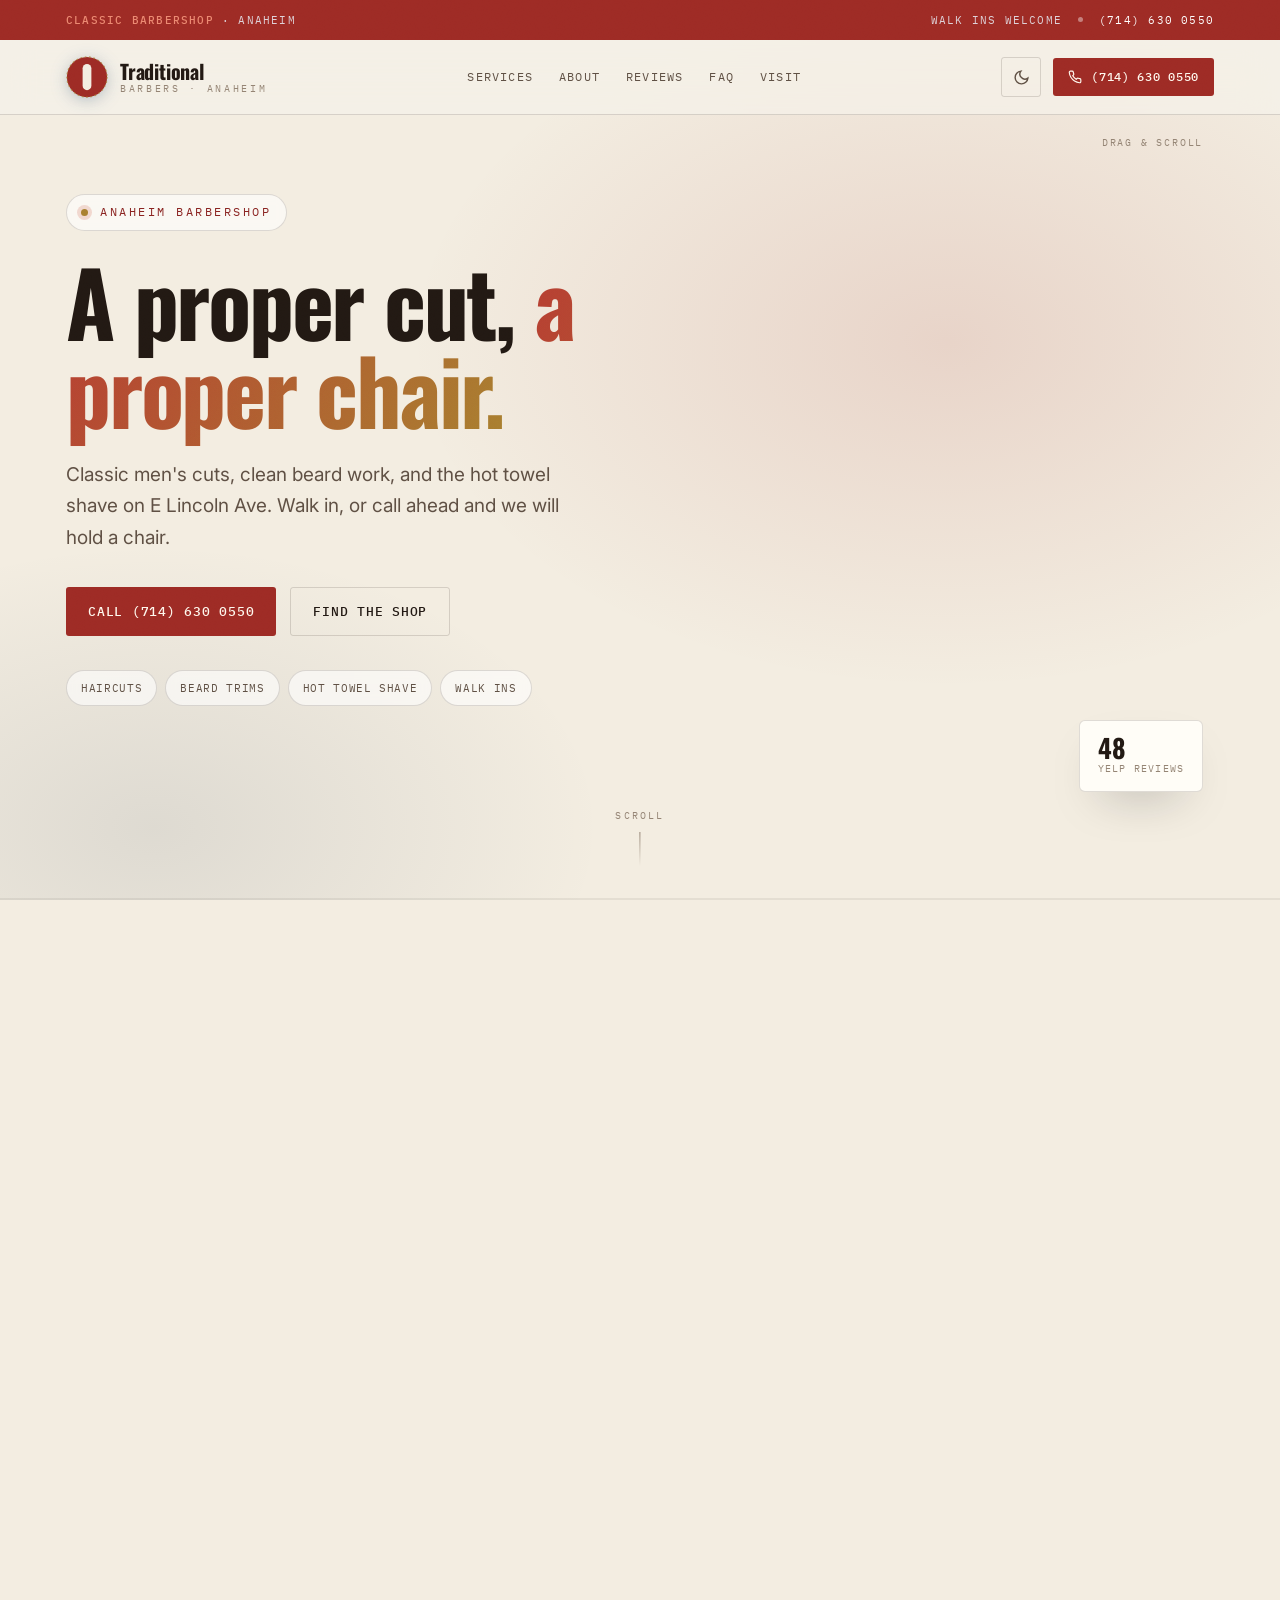
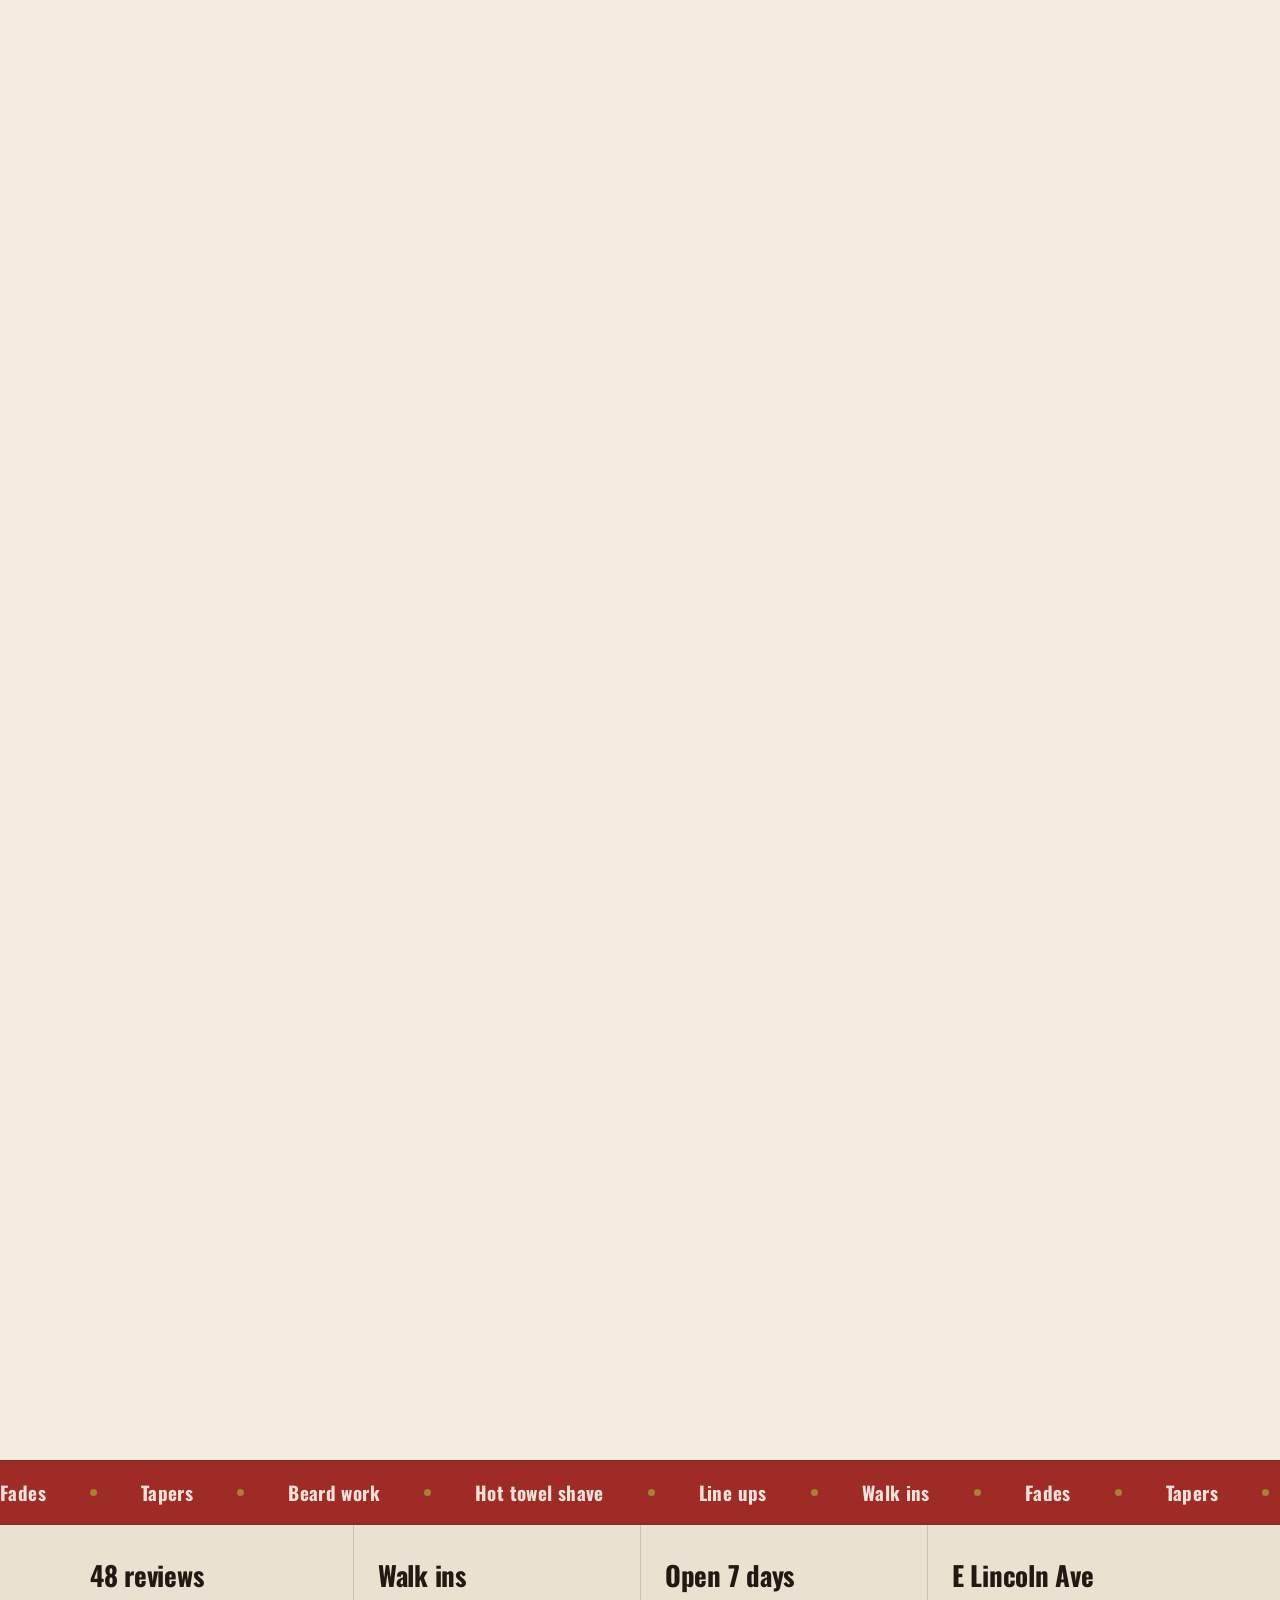
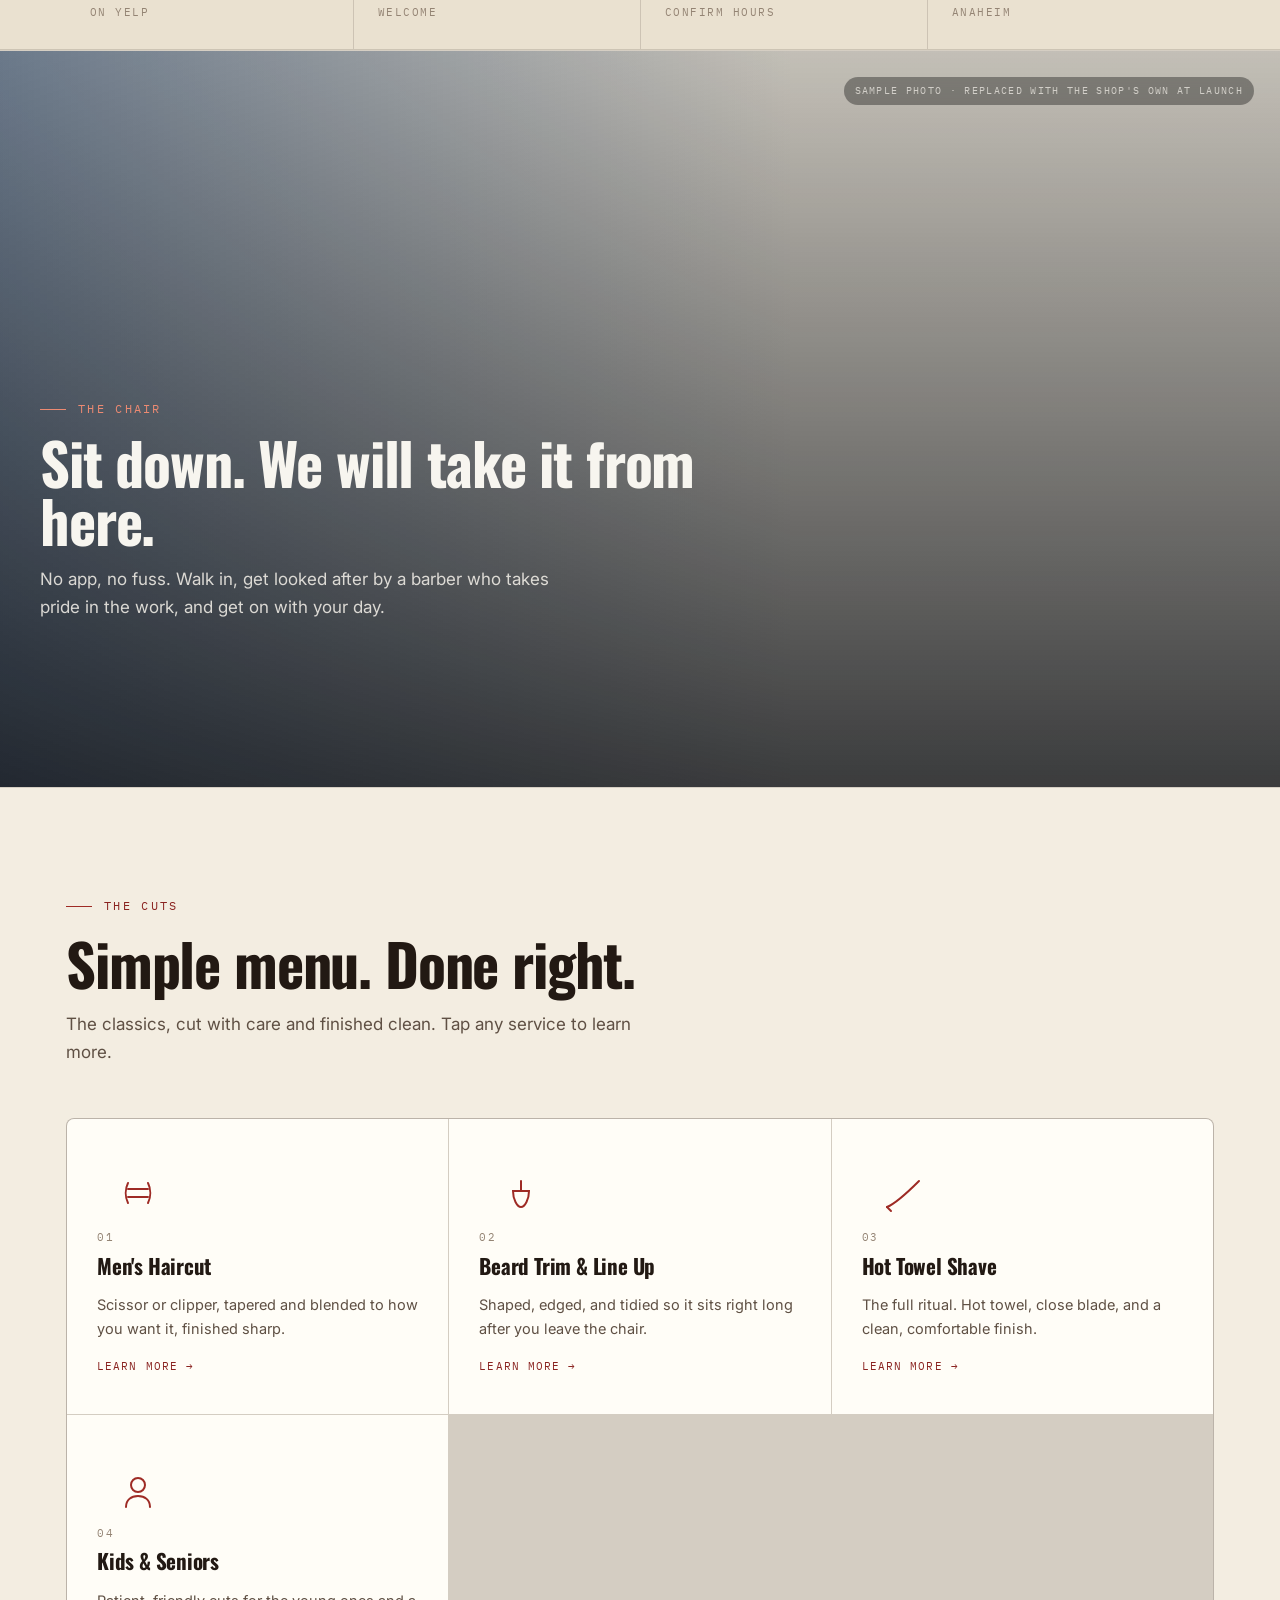
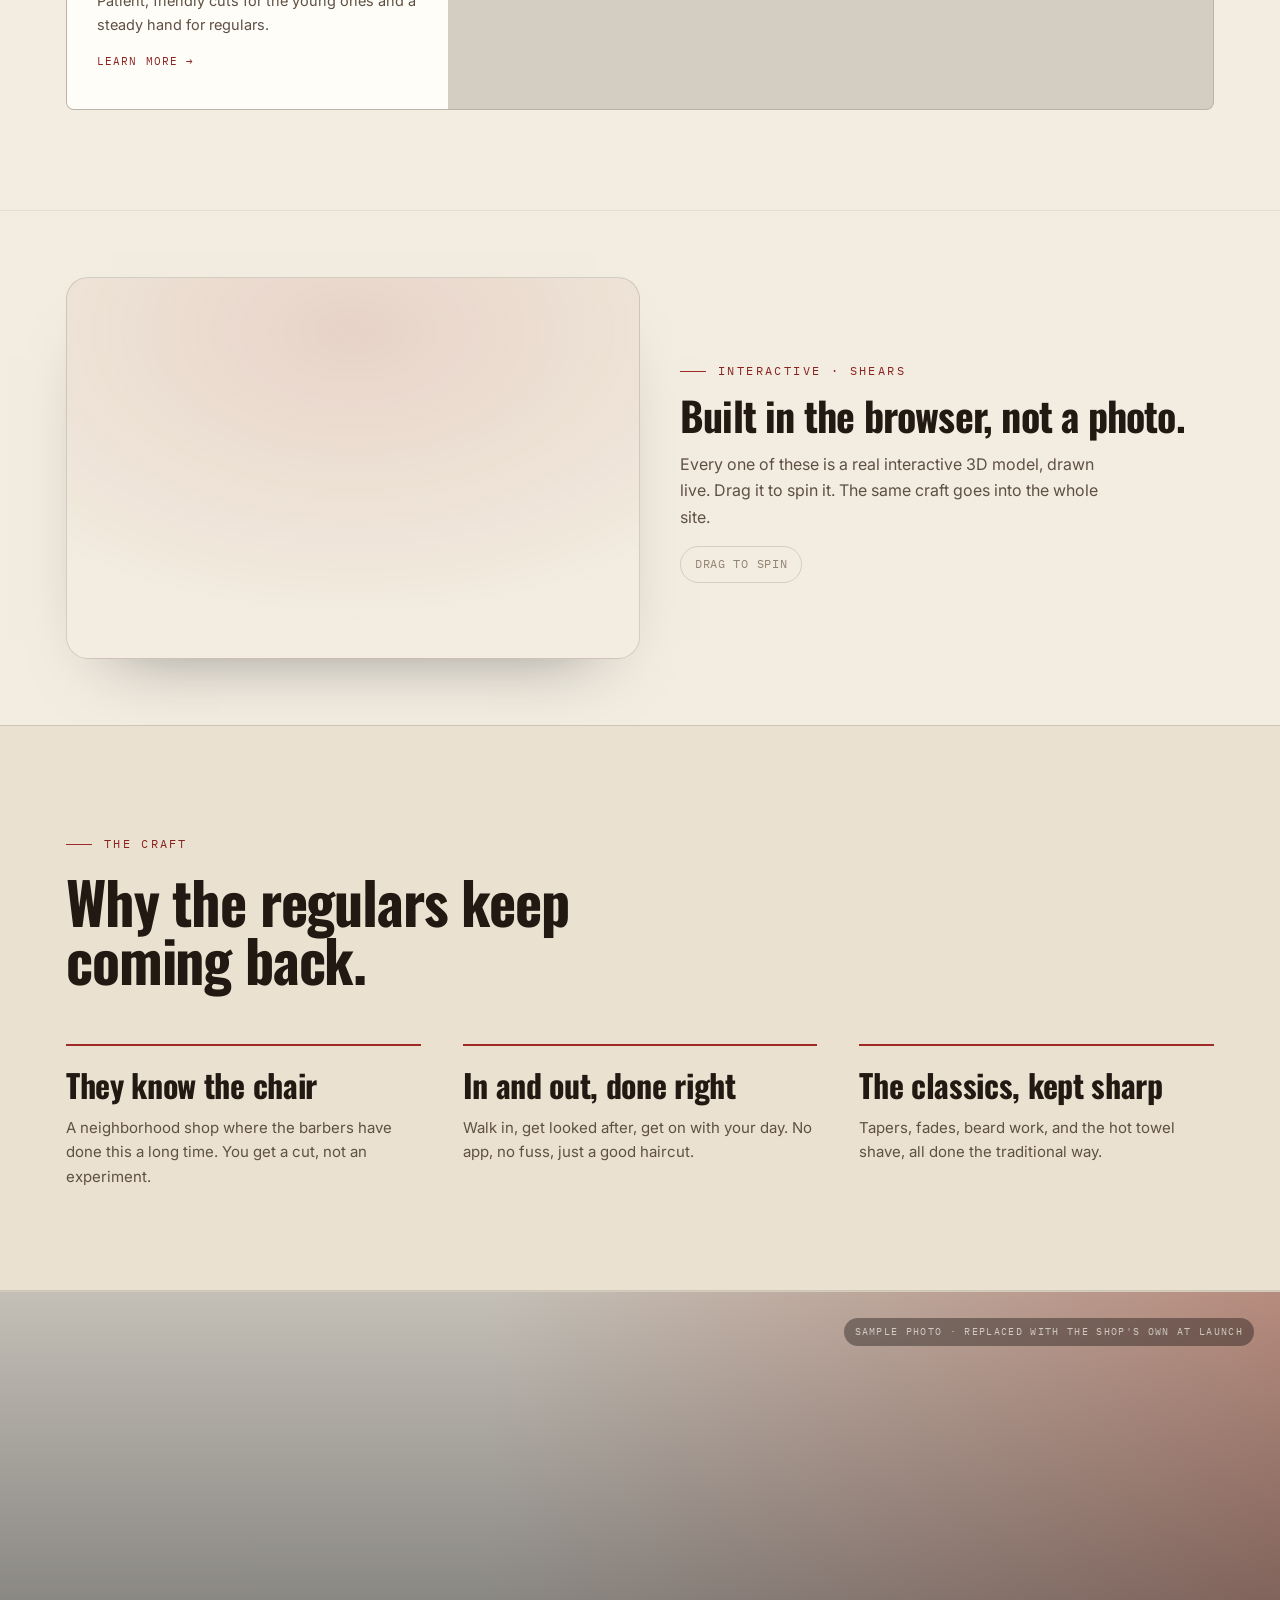
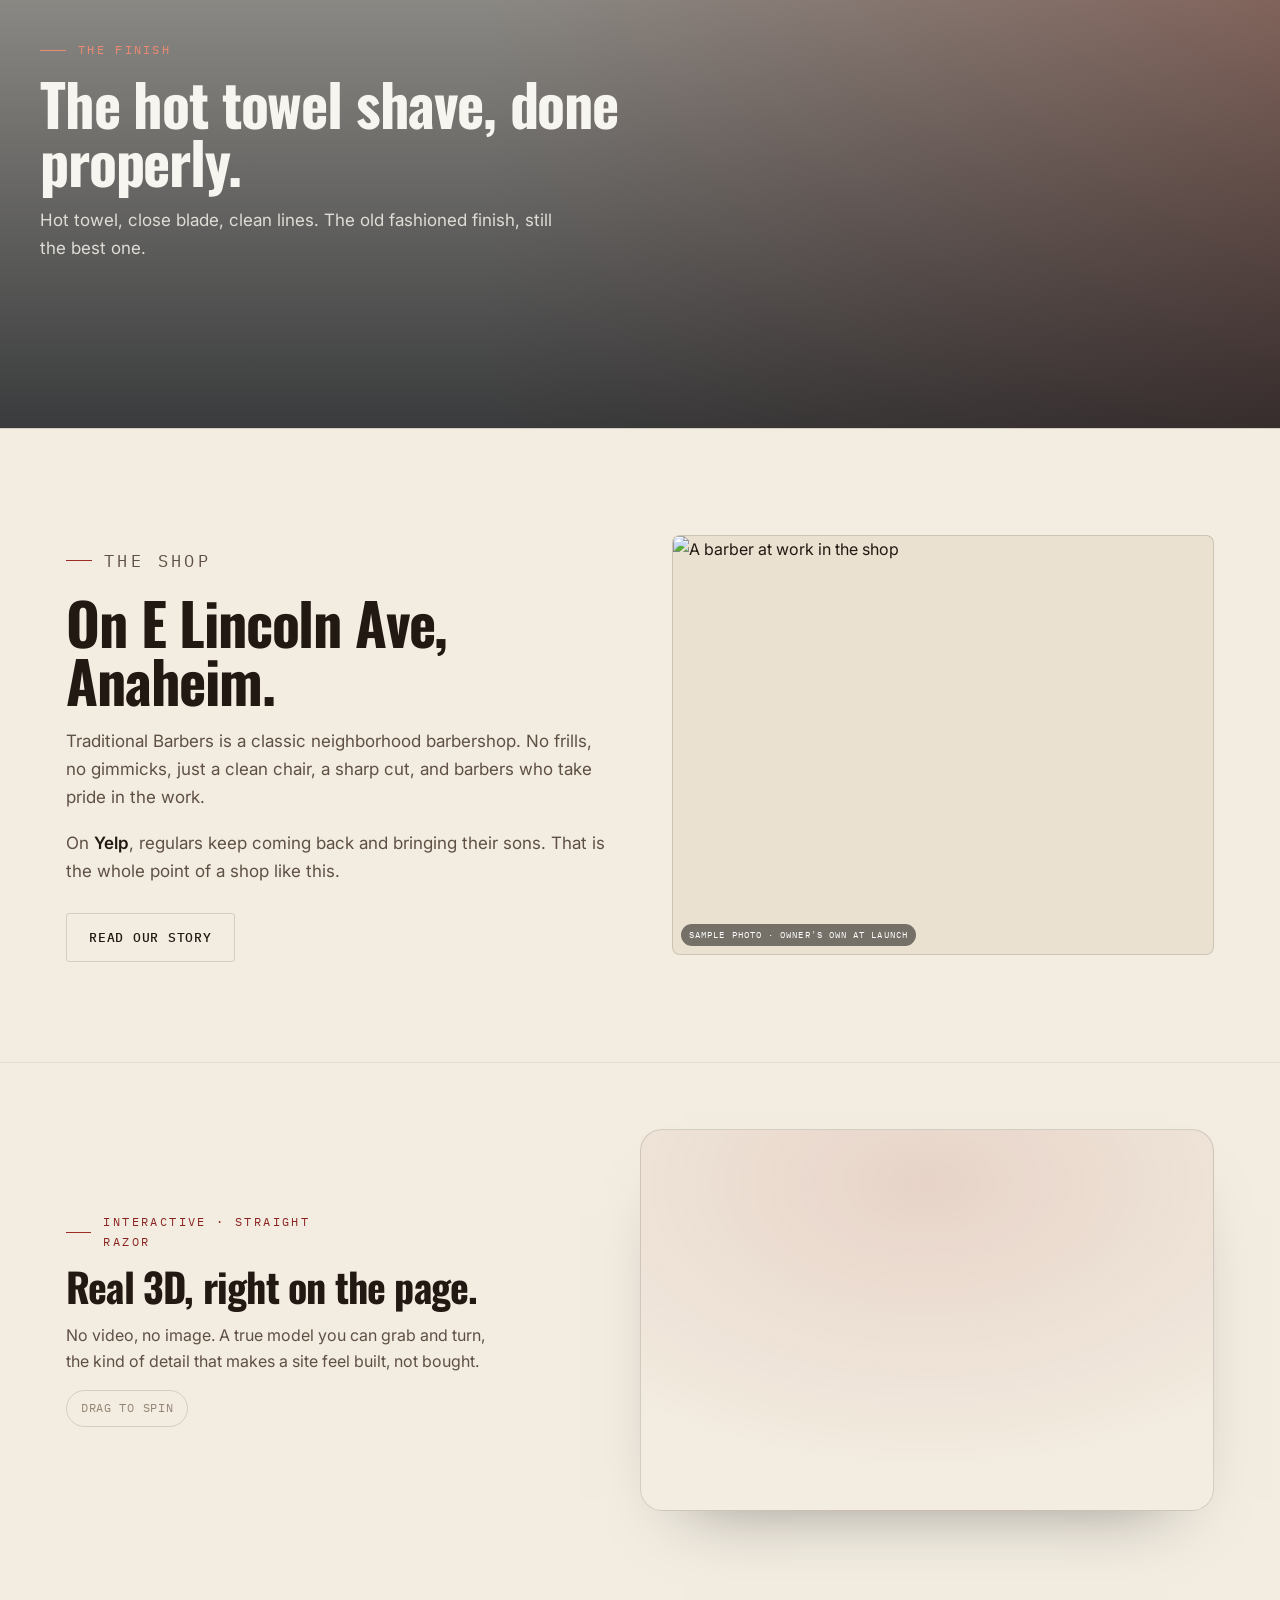
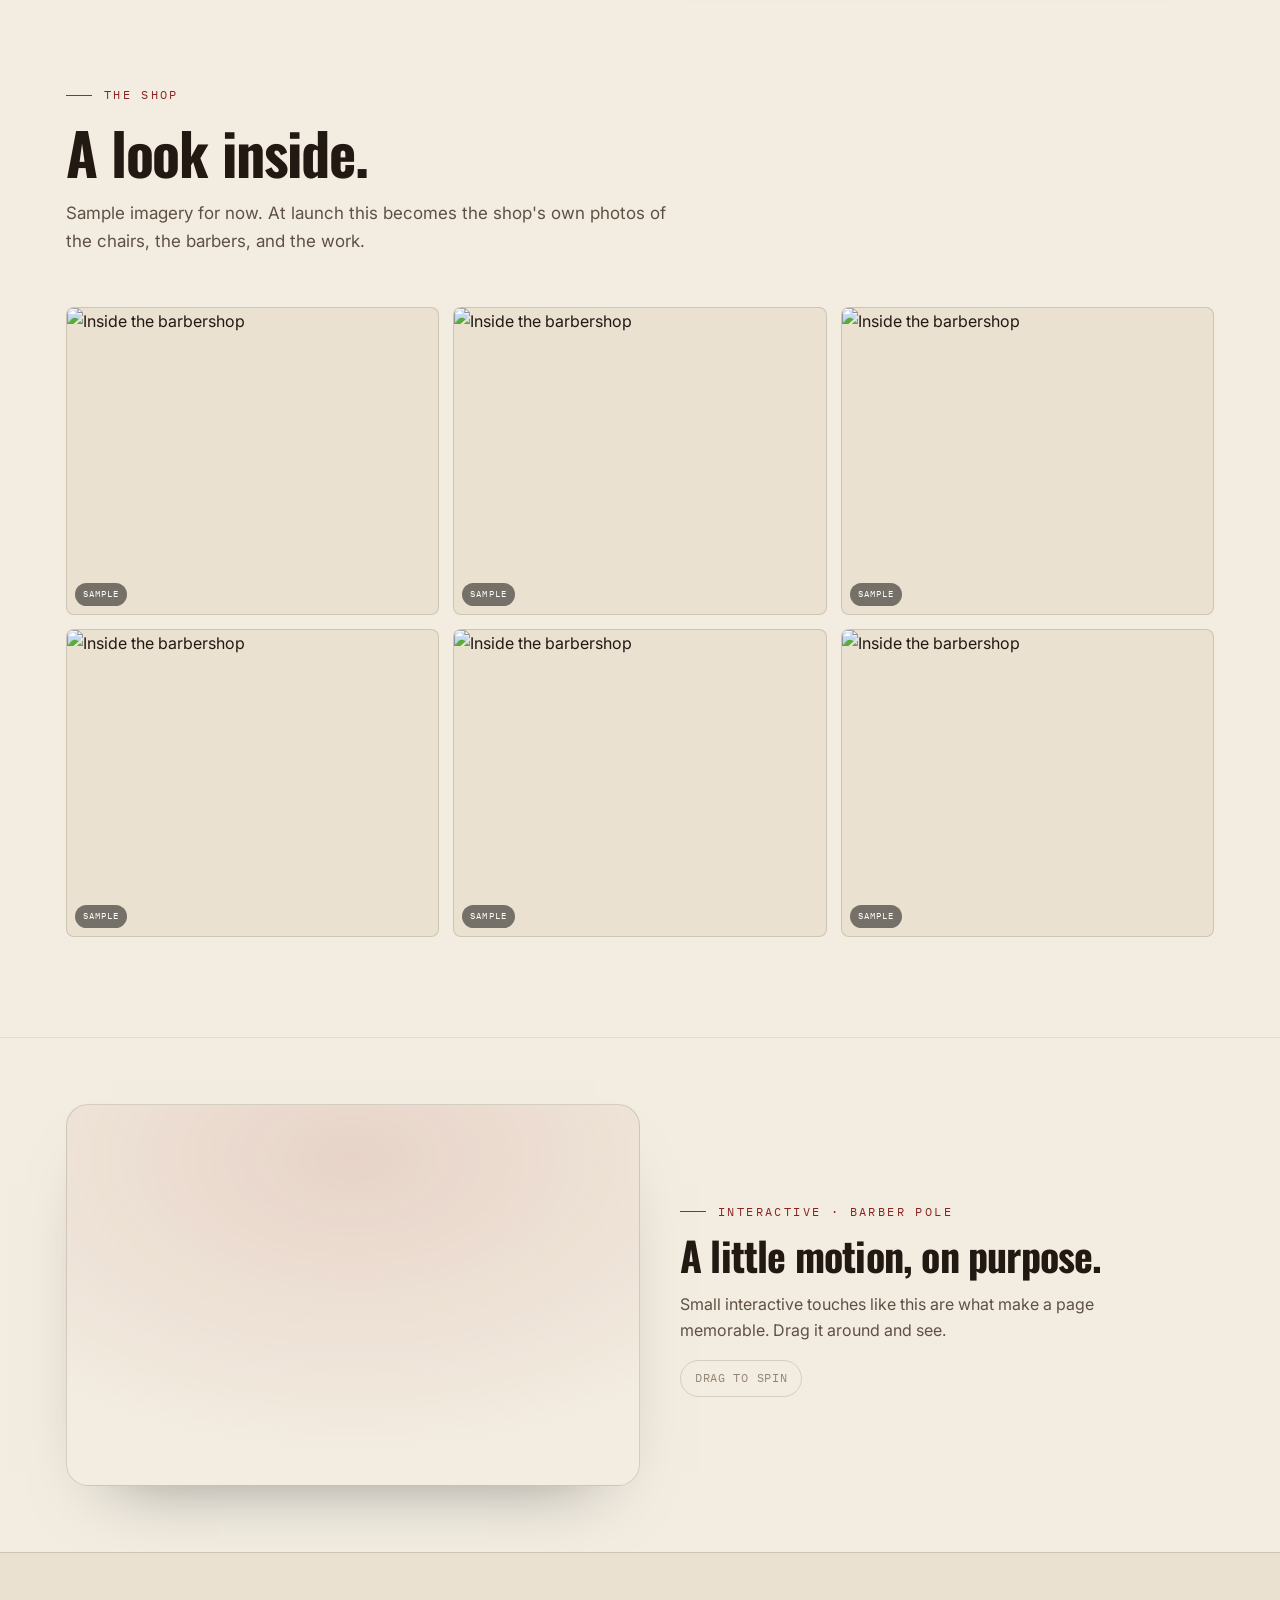
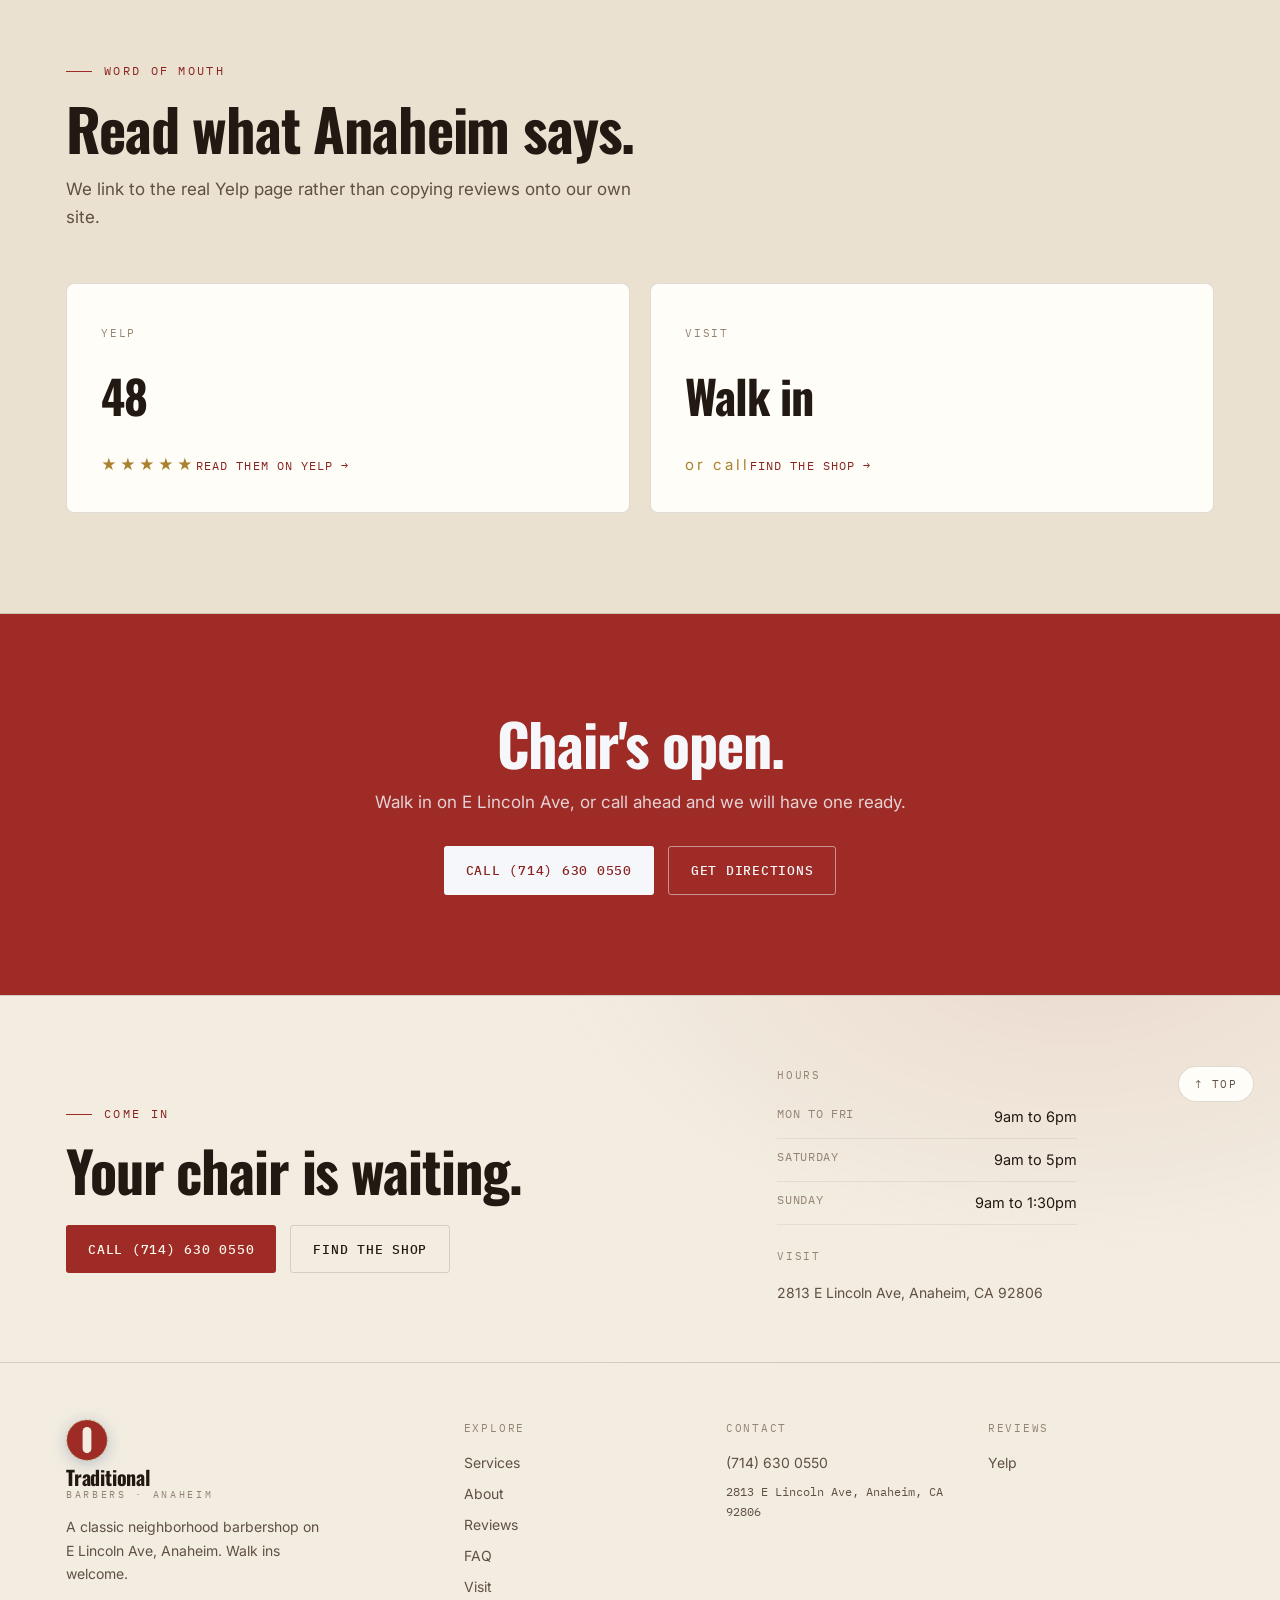
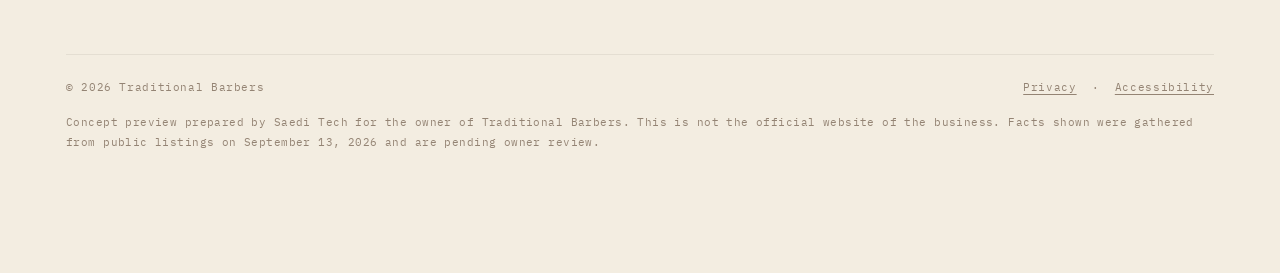
==== commit f9db85d4: "Fix 3D hero loading, page reveal, spread 3D across page, unique heroes, correct photos Co-Authored-B" ====
--- a/index.html
+++ b/index.html
@@ -85,6 +85,12 @@
     </div>
   </div>
 </section>
+<section class="obj3dband" aria-label="Interactive 3D Barber shears">
+  <div class="wrap o3b">
+    <div class="o3b-art up"><canvas class="obj3d" data-obj="scissors" aria-label="Interactive 3D Barber shears"></canvas></div>
+    <div class="o3b-copy up"><p class="kick">Interactive · Shears</p><h2>Built in the browser, not a photo.</h2><p>Every one of these is a real interactive 3D model, drawn live. Drag it to spin it. The same craft goes into the whole site.</p><span class="drag">Drag to spin</span></div>
+  </div>
+</section>
 <section id="why">
   <div class="wrap">
     <p class="kick up">The Craft</p>
@@ -107,6 +113,12 @@
     <div class="imgfill up" role="img" aria-label="Inside the barbershop"><img src="https://images.unsplash.com/photo-1657105052497-f996284ffff8?w=1100&q=74&auto=format&fit=crop" alt="A barber at work in the shop" loading="lazy"><span class="stamp">Sample photo · owner's own at launch</span></div>
   </div>
 </section>
+<section class="obj3dband alt" aria-label="Interactive 3D Straight razor">
+  <div class="wrap o3b">
+    <div class="o3b-art up"><canvas class="obj3d" data-obj="razor" aria-label="Interactive 3D Straight razor"></canvas></div>
+    <div class="o3b-copy up"><p class="kick">Interactive · Straight razor</p><h2>Real 3D, right on the page.</h2><p>No video, no image. A true model you can grab and turn, the kind of detail that makes a site feel built, not bought.</p><span class="drag">Drag to spin</span></div>
+  </div>
+</section>
 <section id="gallery">
   <div class="wrap">
     <p class="kick up">The shop</p>
@@ -115,12 +127,11 @@
     <div class="gal2"><div class="imgfill up"><img src="https://images.unsplash.com/photo-1599351431202-1e0f0137899a?w=800&q=74&auto=format&fit=crop" alt="Inside the barbershop" loading="lazy"><span class="stamp">Sample</span></div><div class="imgfill up"><img src="https://images.unsplash.com/photo-1635273051937-a0ddef9573b6?w=800&q=74&auto=format&fit=crop" alt="Inside the barbershop" loading="lazy"><span class="stamp">Sample</span></div><div class="imgfill up"><img src="https://images.unsplash.com/photo-1598524374912-6b0b0bab43dd?w=800&q=74&auto=format&fit=crop" alt="Inside the barbershop" loading="lazy"><span class="stamp">Sample</span></div><div class="imgfill up"><img src="https://images.unsplash.com/photo-1648221122323-572c13a31663?w=800&q=74&auto=format&fit=crop" alt="Inside the barbershop" loading="lazy"><span class="stamp">Sample</span></div><div class="imgfill up"><img src="https://images.unsplash.com/photo-1589985494639-69e60c82cab2?w=800&q=74&auto=format&fit=crop" alt="Inside the barbershop" loading="lazy"><span class="stamp">Sample</span></div><div class="imgfill up"><img src="https://images.unsplash.com/photo-1647140655214-e4a2d914971f?w=800&q=74&auto=format&fit=crop" alt="Inside the barbershop" loading="lazy"><span class="stamp">Sample</span></div></div>
   </div>
 </section>
-<section id="explore3d" class="show3d">
-  <div class="wrap">
-    <p class="kick up">In the shop</p>
-    <h2 class="up">The tools of the trade, in 3D.</h2>
-    <p class="sub up">Drag any object to give it a spin. A little of the interactive detail we build into every page.</p>
-    <div class="o3grid"><figure class="o3 up"><canvas class="obj3d" data-obj="scissors" aria-label="Interactive 3D Barber shears"></canvas><figcaption>Barber shears<span class="drag">drag to spin</span></figcaption></figure><figure class="o3 up"><canvas class="obj3d" data-obj="razor" aria-label="Interactive 3D Straight razor"></canvas><figcaption>Straight razor<span class="drag">drag to spin</span></figcaption></figure><figure class="o3 up"><canvas class="obj3d" data-obj="pole" aria-label="Interactive 3D Barber pole"></canvas><figcaption>Barber pole<span class="drag">drag to spin</span></figcaption></figure></div>
+
+<section class="obj3dband" aria-label="Interactive 3D Barber pole">
+  <div class="wrap o3b">
+    <div class="o3b-art up"><canvas class="obj3d" data-obj="pole" aria-label="Interactive 3D Barber pole"></canvas></div>
+    <div class="o3b-copy up"><p class="kick">Interactive · Barber pole</p><h2>A little motion, on purpose.</h2><p>Small interactive touches like this are what make a page memorable. Drag it around and see.</p><span class="drag">Drag to spin</span></div>
   </div>
 </section>
 <section id="reviews" class="band">
@@ -135,7 +146,7 @@
   </div>
 </section>
 <section class="ctaband"><div class="wrap"><h2 class="up">Chair's open.</h2><p class="up">Walk in on E Lincoln Ave, or call ahead and we will have one ready.</p><div class="cta up"><a class="btn btn-fill" href="tel:+17146300550">Call (714) 630 0550</a><a class="btn btn-line" href="visit.html">Get directions</a></div></div></section>
-</main><script type="module" src="assets/hero3d.js"></script><script type="module" src="assets/objects3d.js"></script><footer>
+</main><script type="module" src="assets/hero3d.js"></script><script type="module" src="assets/objects3d.js?v=2"></script><footer>
   <button class="backtop" id="backtop" aria-label="Back to top">↑ Top</button>
   <div class="foot-hero"><div class="wrap"><div class="foot-top">
     <div class="foot-cta"><p class="kick">Come in</p><h2>Your chair is waiting.</h2><div class="cta"><a class="btn btn-fill" href="tel:+17146300550">Call (714) 630 0550</a><a class="btn btn-line" href="visit.html">Find the shop</a></div></div>
--- a/assets/site.css
+++ b/assets/site.css
@@ -74,8 +74,8 @@
 @media (max-width:940px){.navlinks{display:none}.burger{display:grid}}
 @media (max-width:560px){.logo .wm .s{display:none}.navright .btn span.lbl{display:none}}
 /* mobile menu */
-.mmenu{position:fixed;inset:0;z-index:150;background:var(--bg);transform:translateY(-100%);transition:transform .45s var(--ease);display:flex;flex-direction:column;padding:96px 26px 40px}
-.mmenu.open{transform:none}
+.mmenu{position:fixed;inset:0;z-index:150;background:var(--bg);transform:translateY(-100%);visibility:hidden;opacity:0;transition:transform .45s var(--ease),opacity .35s,visibility .35s;display:flex;flex-direction:column;padding:96px 26px 40px;overflow-y:auto}
+.mmenu.open{transform:none;visibility:visible;opacity:1}
 .mmenu a{font-family:'Oswald',sans-serif;font-weight:700;font-size:30px;text-decoration:none;color:var(--text);padding:16px 0;border-bottom:1px solid var(--line)}
 .mmenu a:hover{color:var(--indigo-tx)}
 .mclose{position:absolute;top:22px;right:22px;width:40px;height:40px;border:1px solid var(--line);border-radius:3px;background:transparent;color:var(--text);cursor:pointer;font-size:20px}
@@ -372,3 +372,17 @@
 .show3d .o3 figcaption{display:flex;align-items:center;justify-content:space-between;padding:13px 17px;font-family:'IBM Plex Mono',monospace;font-size:12px;letter-spacing:.06em;text-transform:uppercase;border-top:1px solid var(--line);color:var(--text)}
 .show3d .o3 figcaption .drag{color:var(--faint);text-transform:none;letter-spacing:0;font-size:11px}
 @media(max-width:820px){.show3d .o3grid{grid-template-columns:1fr;gap:14px}.show3d .o3 canvas.obj3d{height:270px}}
+
+/* ---- distributed 3D moments (spread across page) ---- */
+.obj3dband{padding:66px 0;border-top:1px solid var(--line2)}
+.obj3dband .o3b{display:flex;gap:40px;align-items:center;flex-wrap:wrap}
+.obj3dband .o3b-art{flex:1 1 360px;background:radial-gradient(130% 120% at 50% 14%, color-mix(in srgb,var(--indigo) 13%, transparent), transparent 66%);border:1px solid var(--line);border-radius:22px;overflow:hidden;box-shadow:0 34px 70px -46px rgba(15,20,26,.5)}
+.obj3dband.alt .o3b-art{order:2}
+.obj3dband .o3b-copy{flex:1 1 320px}
+.obj3dband canvas.obj3d{display:block;width:100%;height:380px;cursor:grab;touch-action:none}
+.obj3dband canvas.obj3d:active{cursor:grabbing}
+.obj3dband .o3b-copy .kick{font-family:'IBM Plex Mono',monospace;font-size:12px;letter-spacing:.2em;text-transform:uppercase;color:var(--indigo-tx);margin-bottom:14px}
+.obj3dband .o3b-copy h2{font-size:clamp(26px,3.4vw,40px);letter-spacing:-.02em;line-height:1.04;margin-bottom:14px}
+.obj3dband .o3b-copy p{color:var(--muted);max-width:42ch;margin-bottom:16px}
+.obj3dband .o3b-copy .drag{display:inline-flex;align-items:center;gap:8px;font-family:'IBM Plex Mono',monospace;font-size:11.5px;letter-spacing:.06em;text-transform:uppercase;color:var(--faint);border:1px solid var(--line);border-radius:40px;padding:8px 14px}
+@media(max-width:820px){.obj3dband{padding:44px 0}.obj3dband .o3b-art{order:0!important;flex-basis:100%}.obj3dband canvas.obj3d{height:300px}}
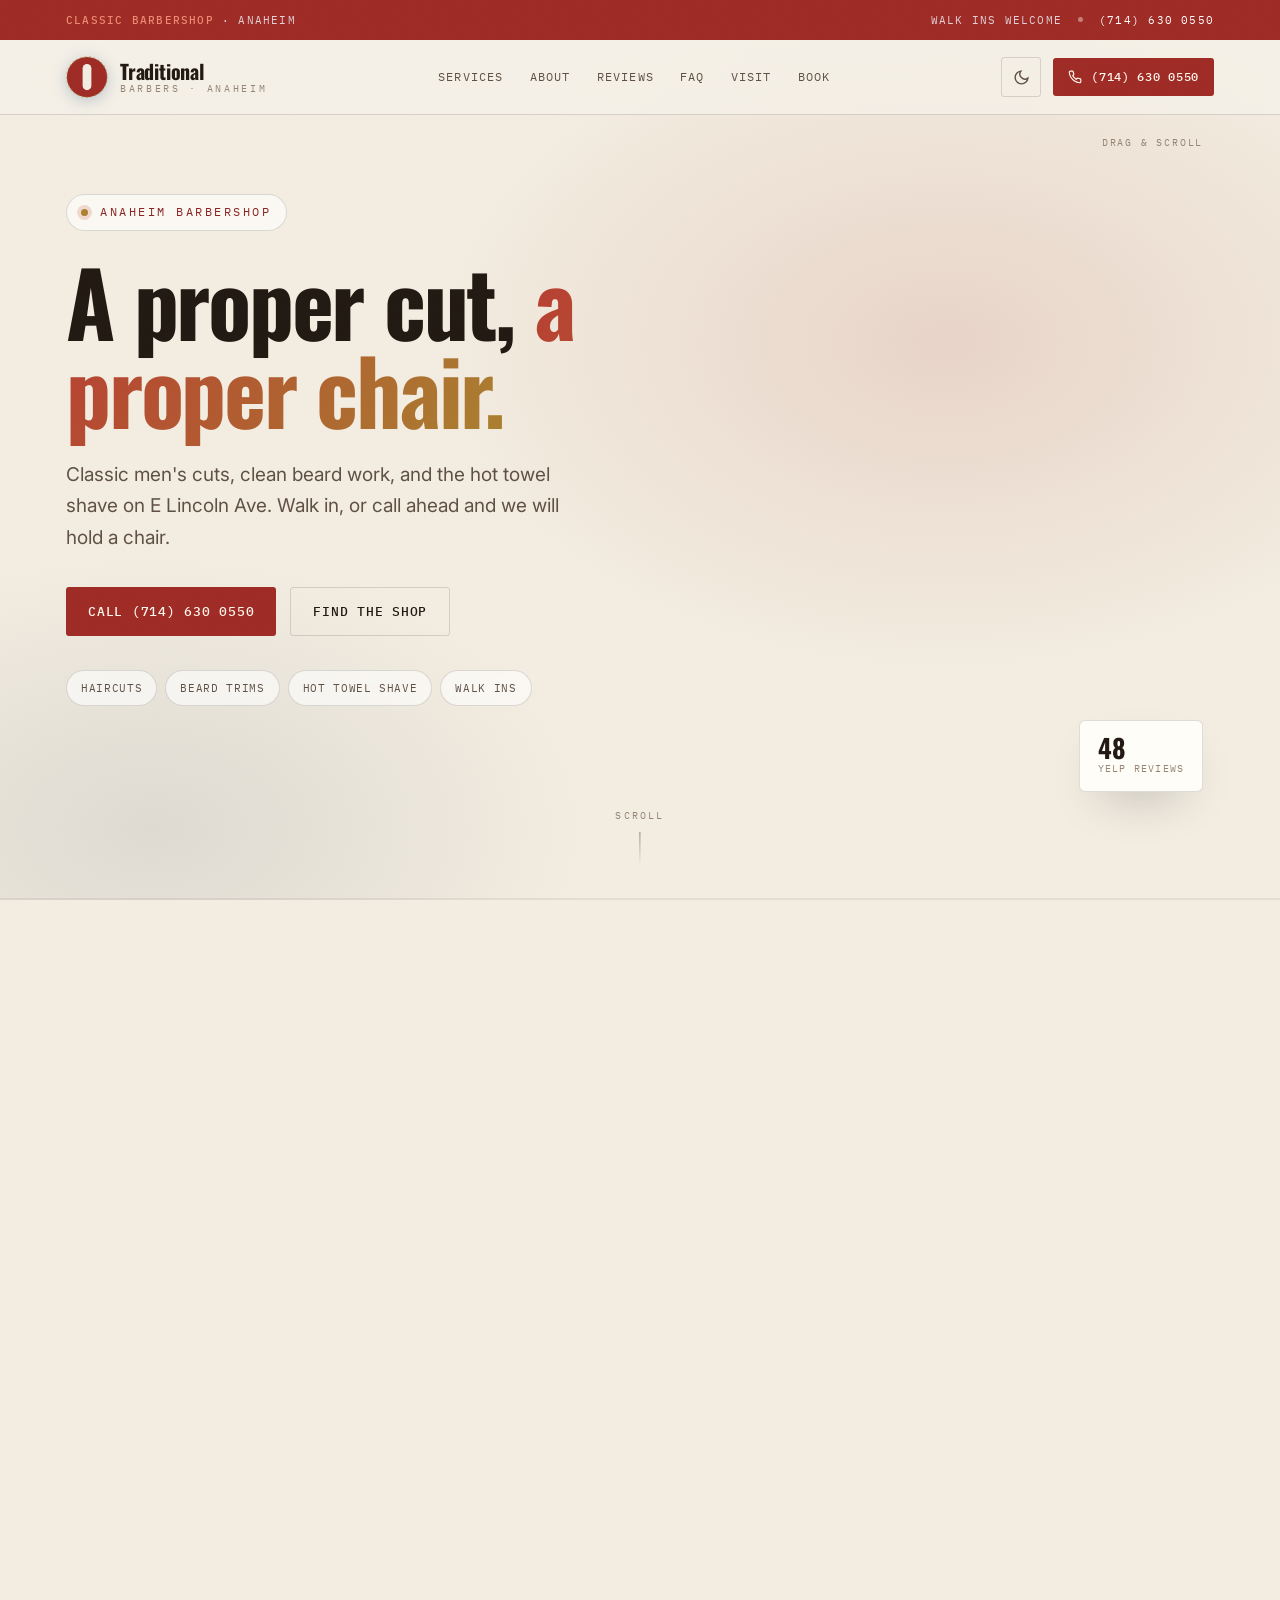
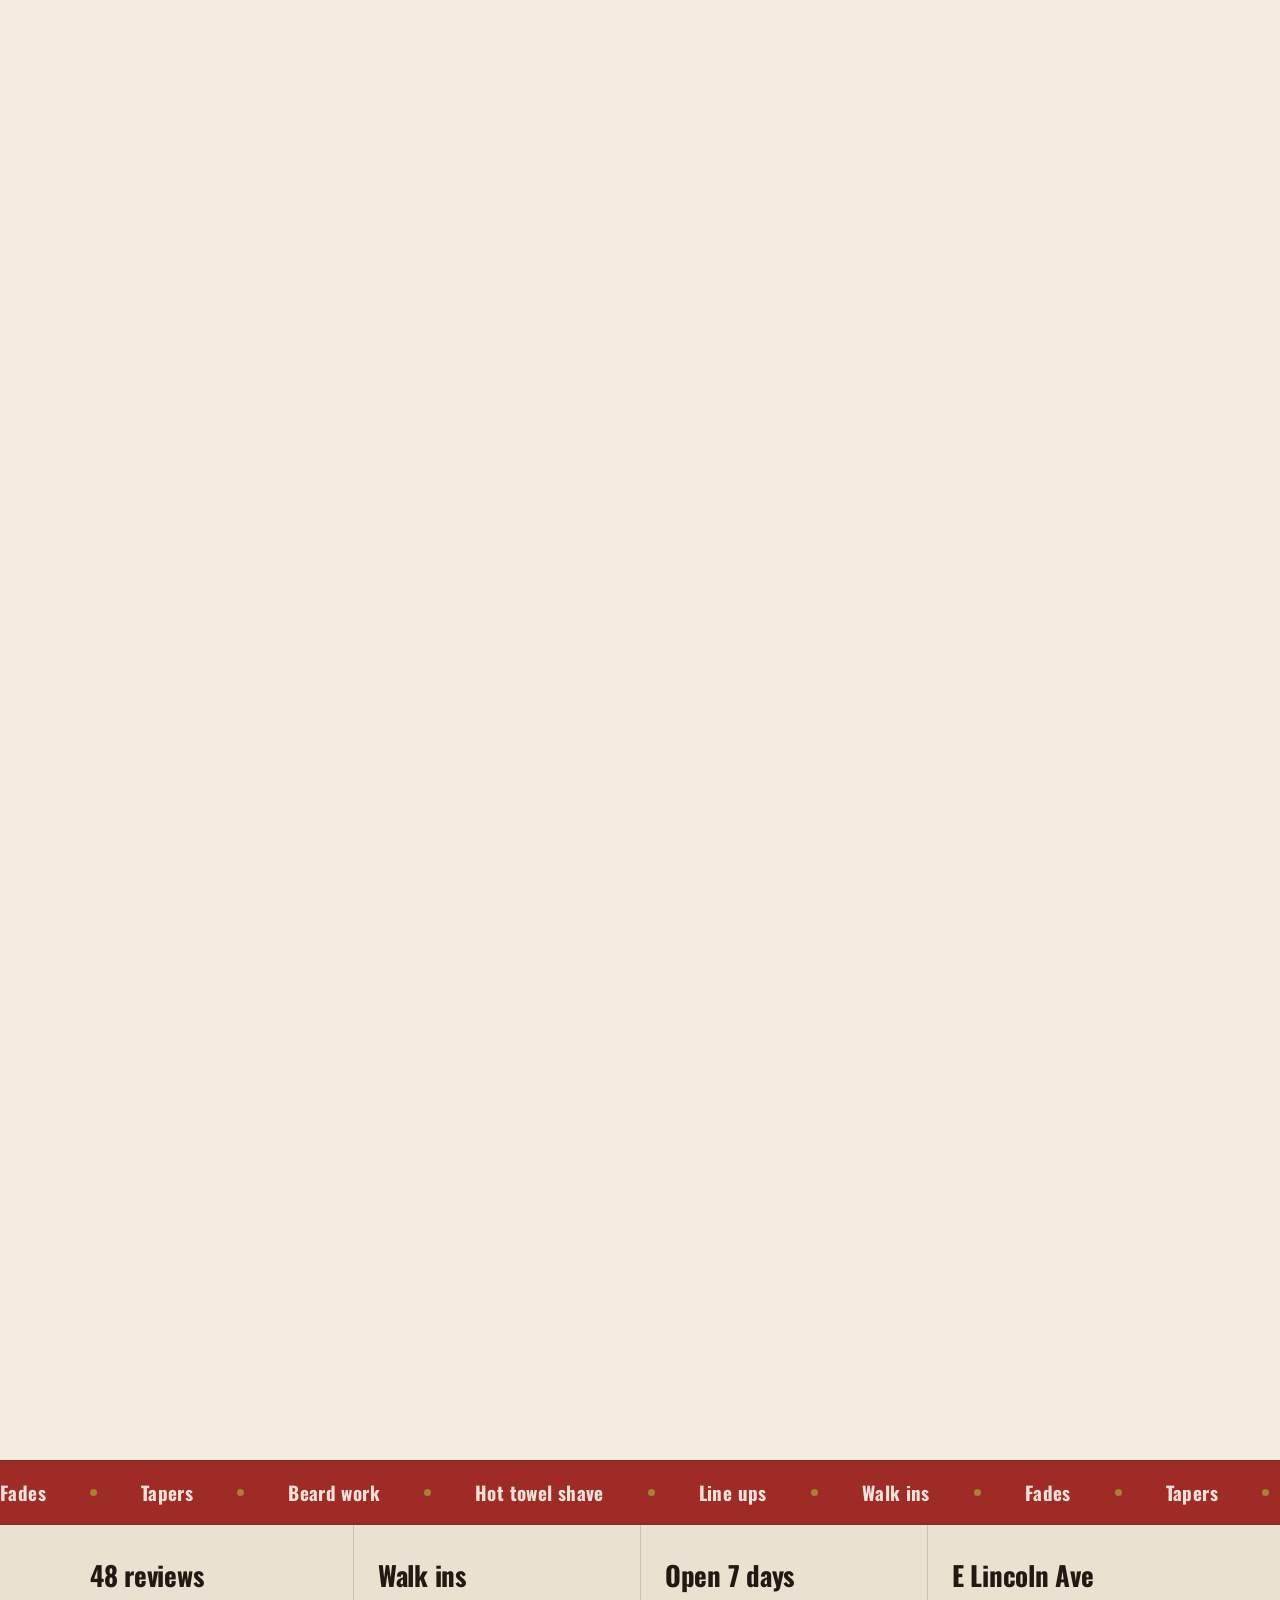
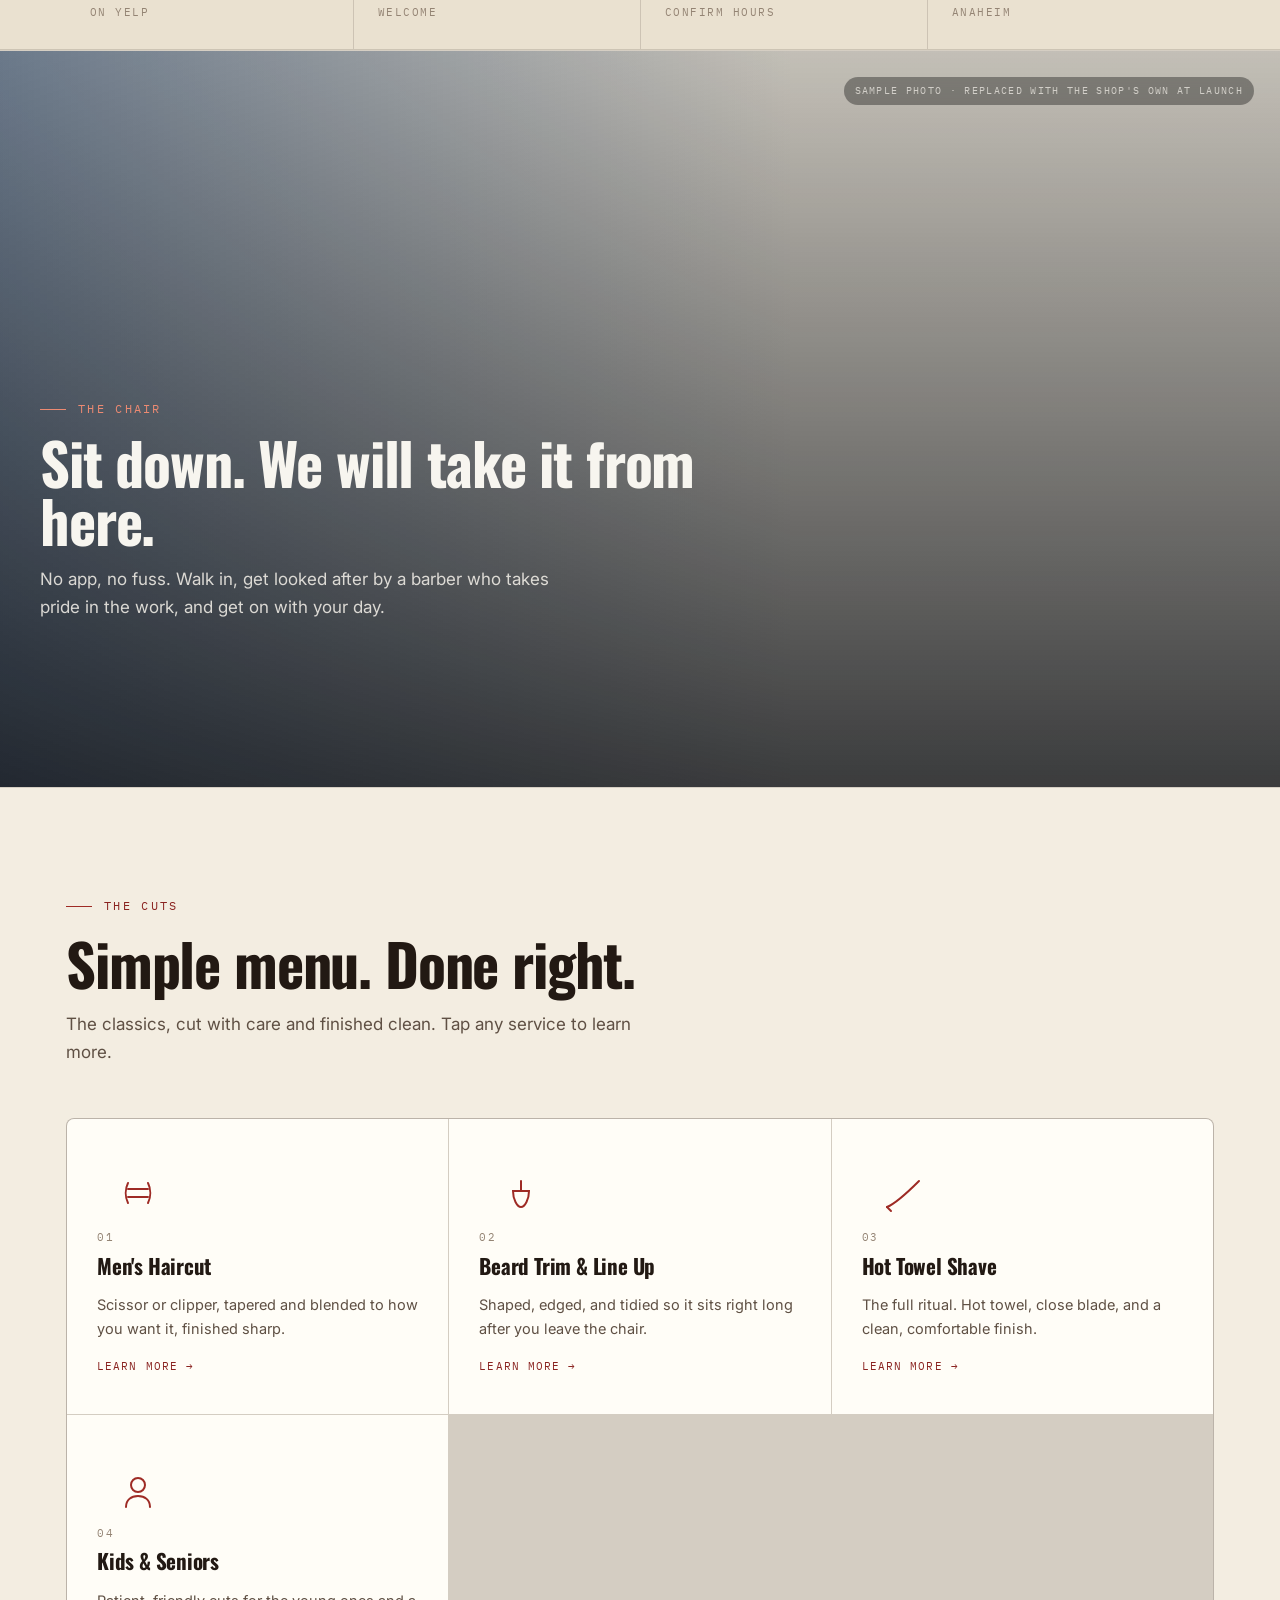
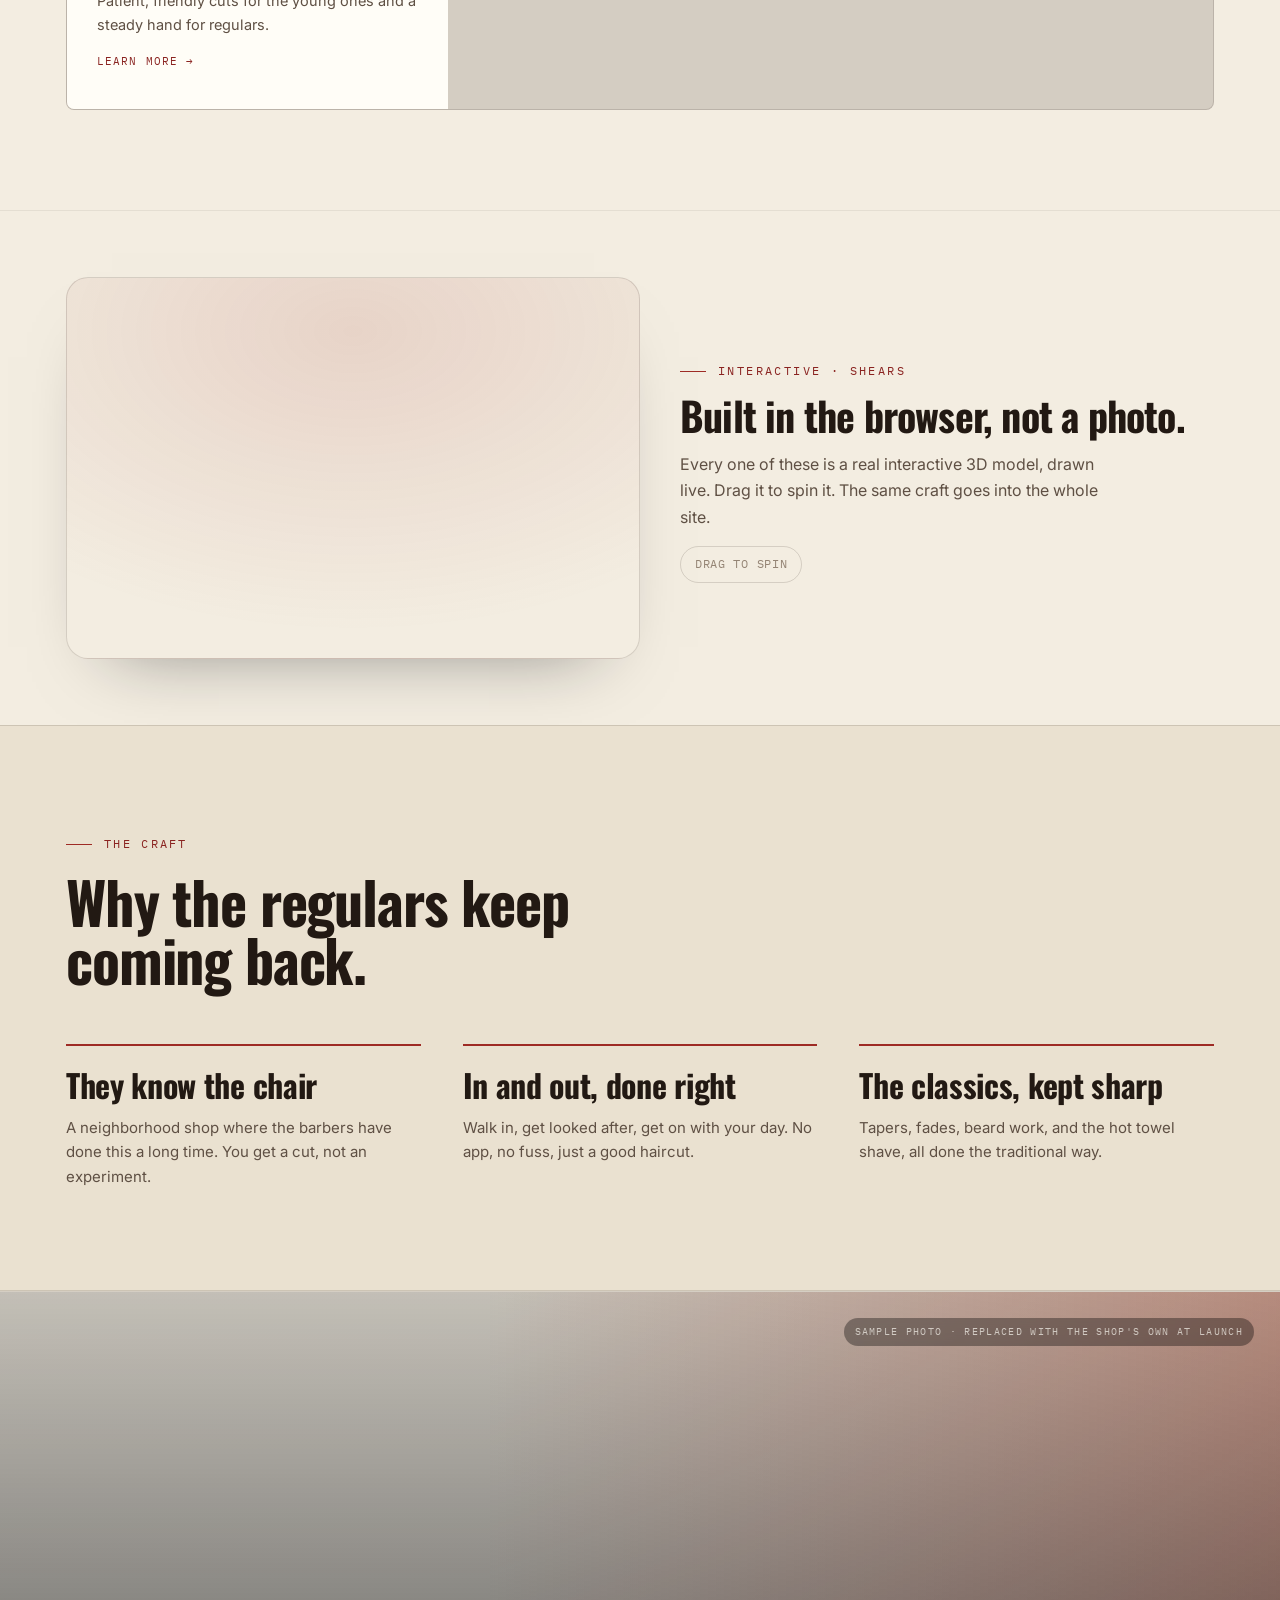
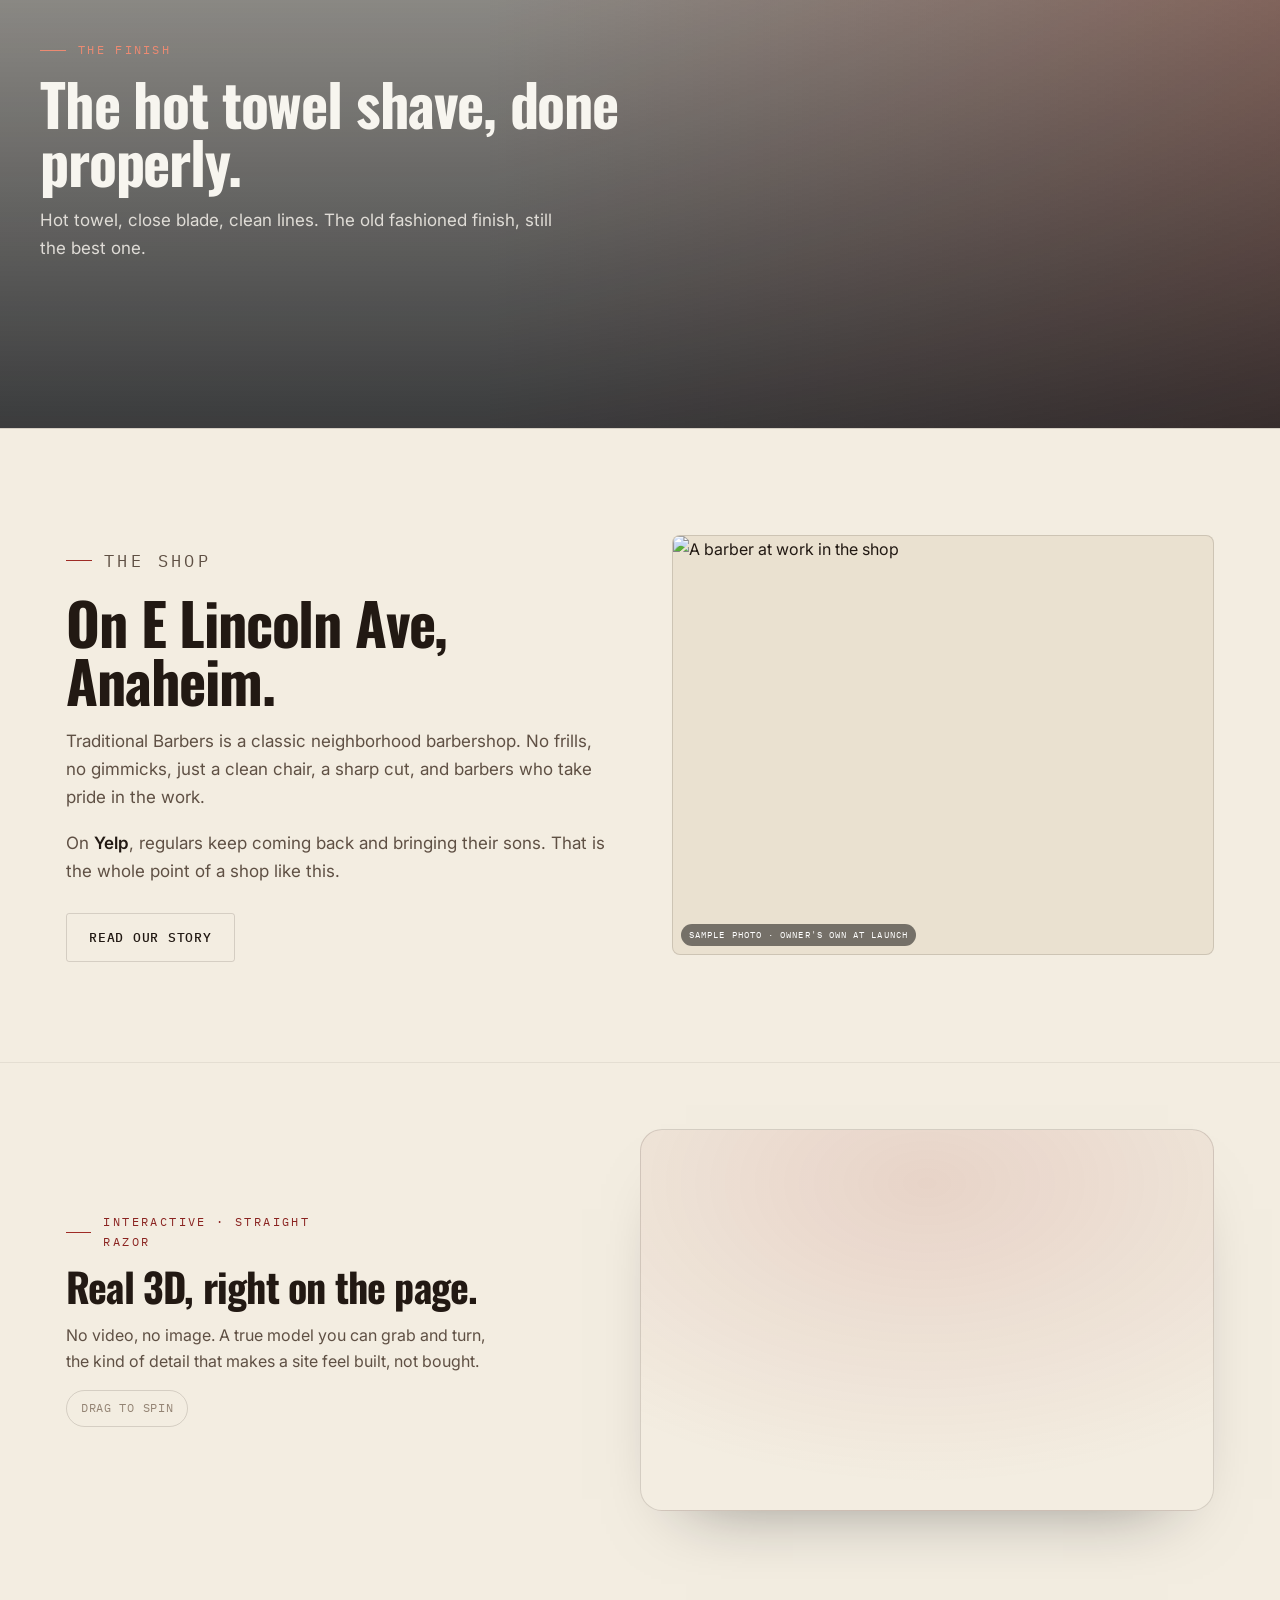
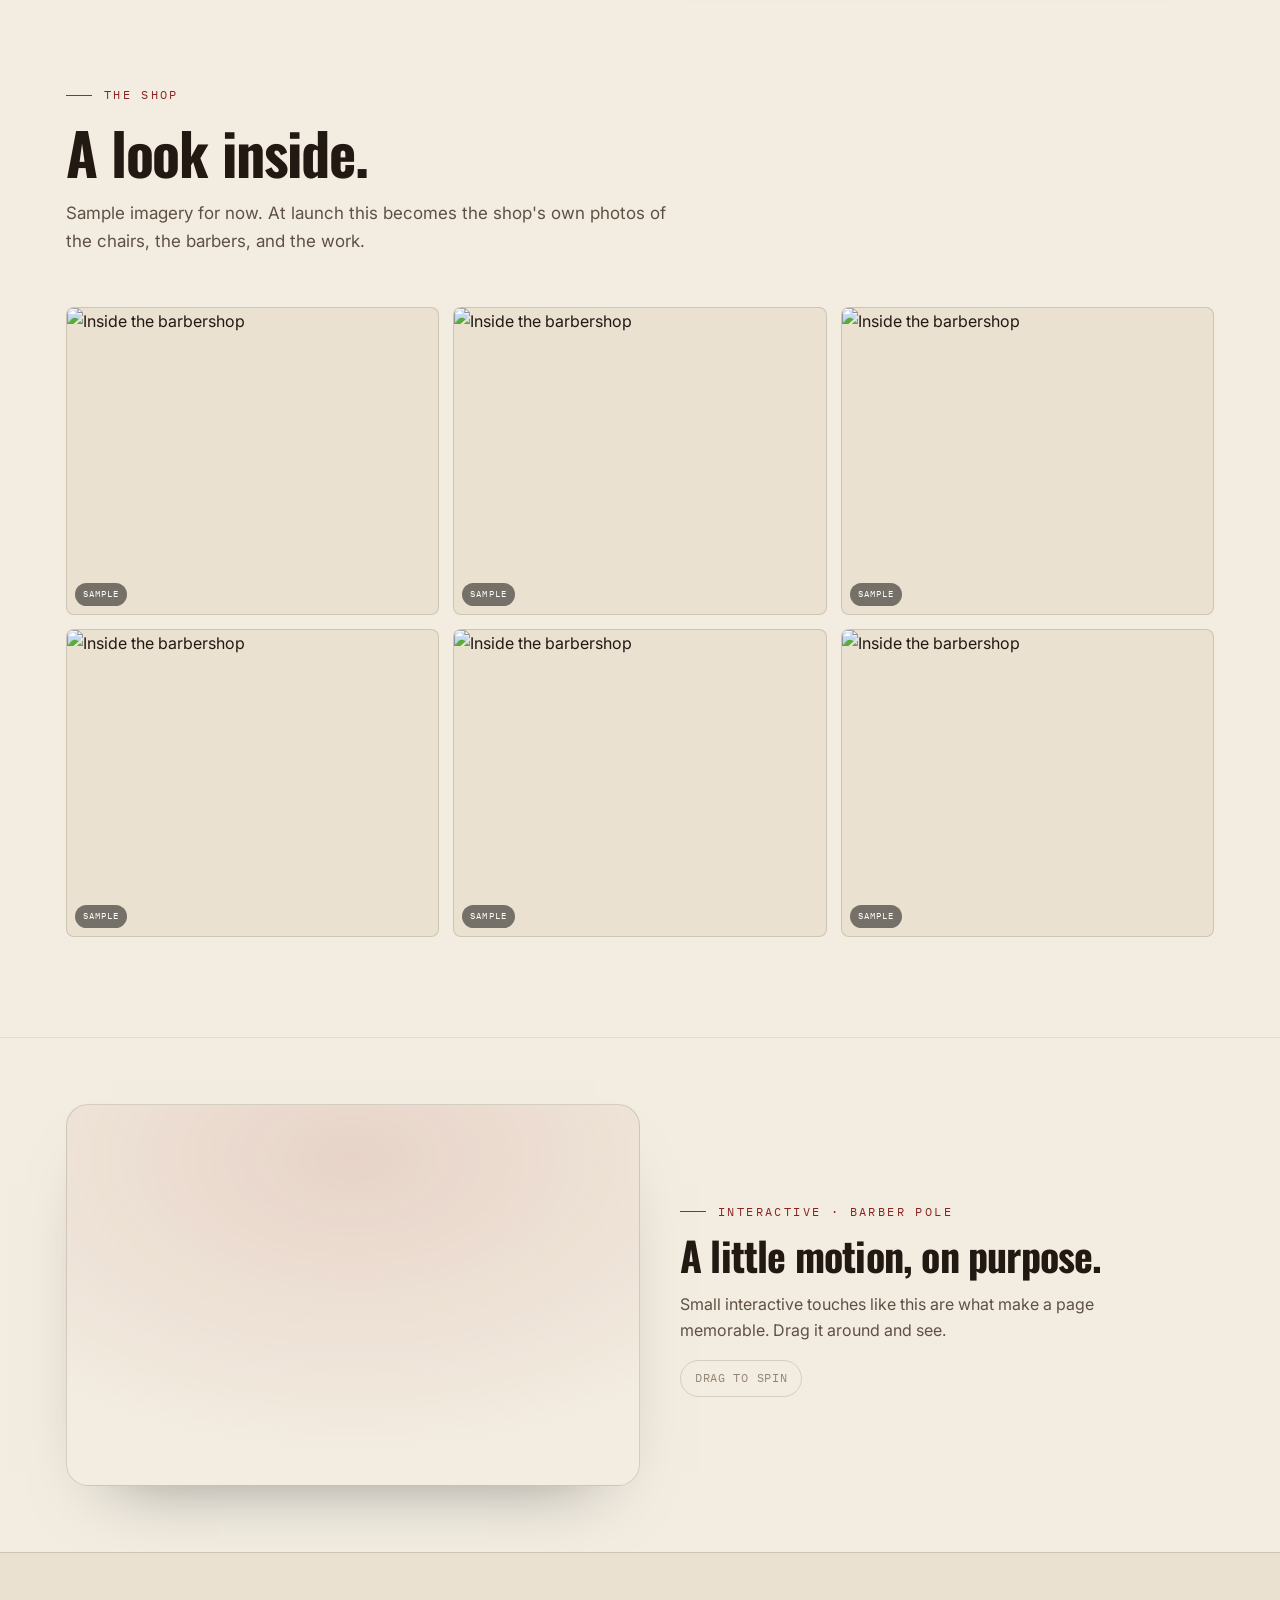
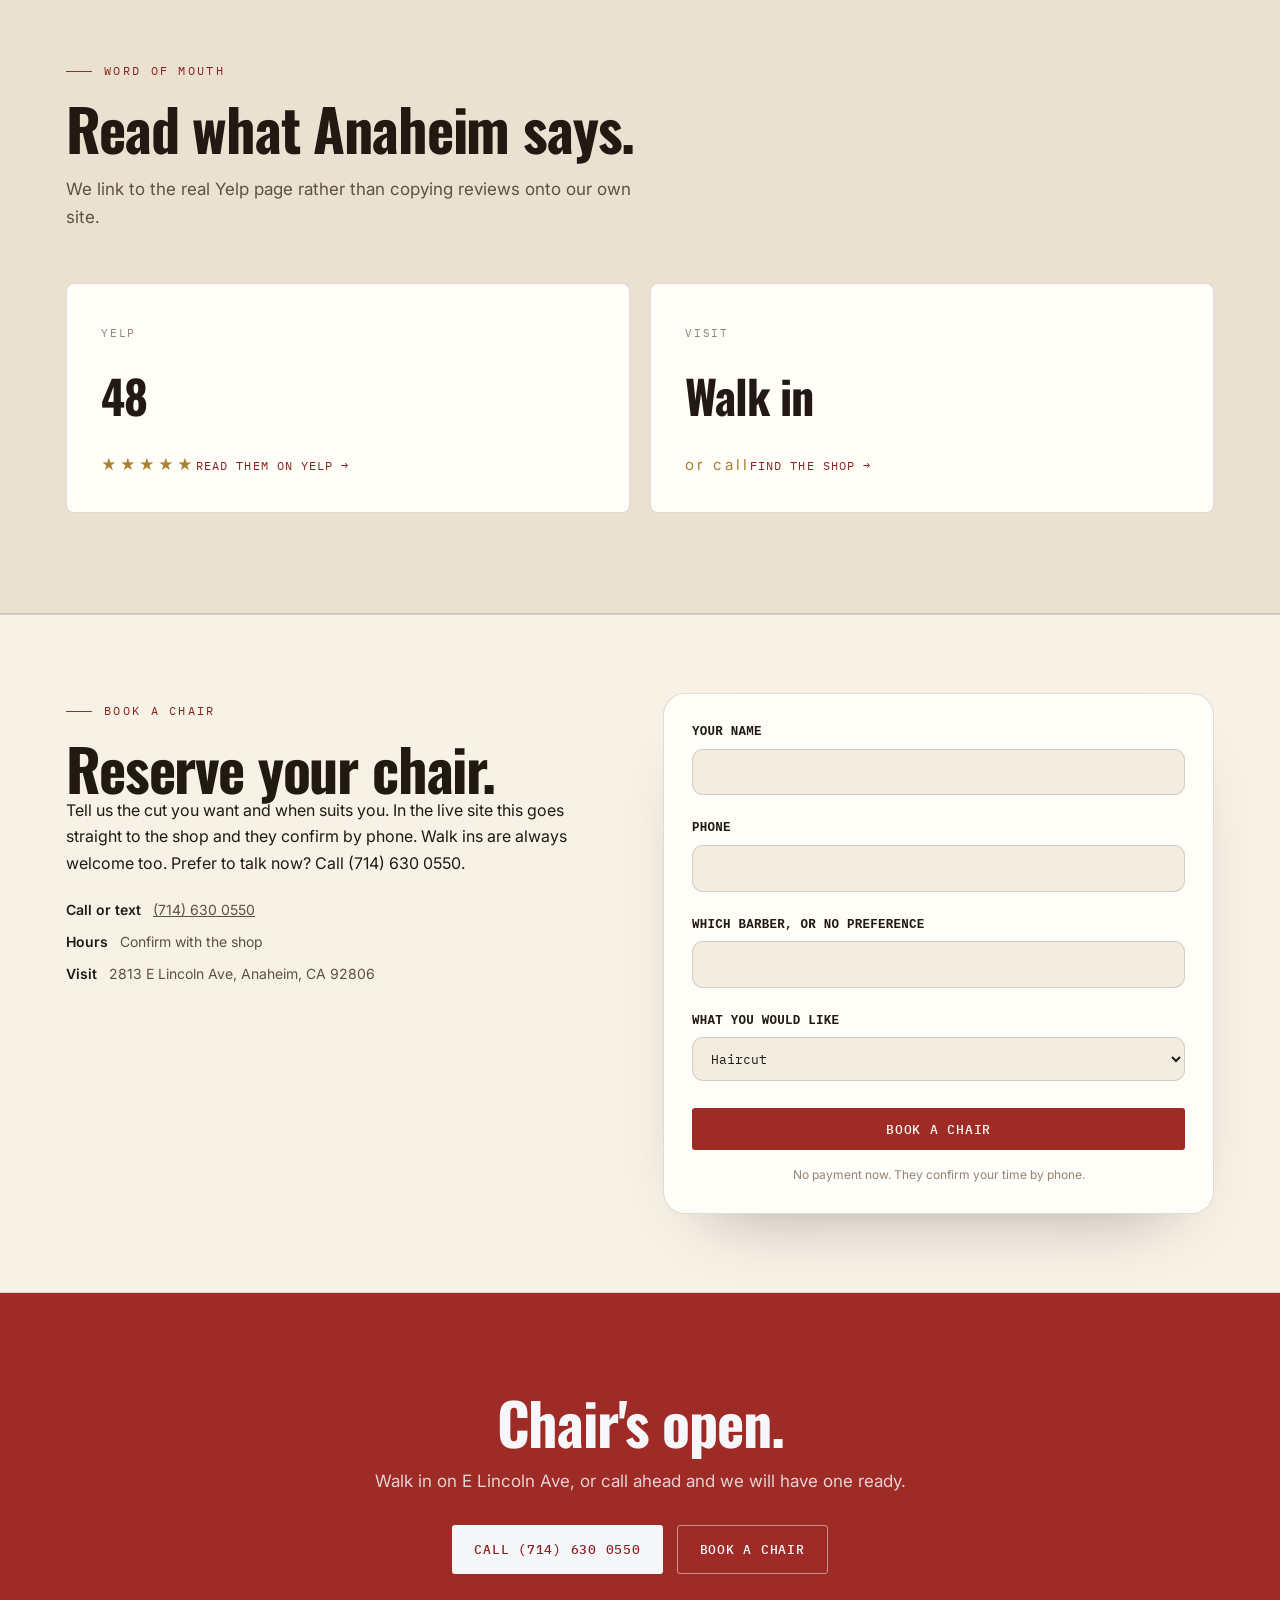
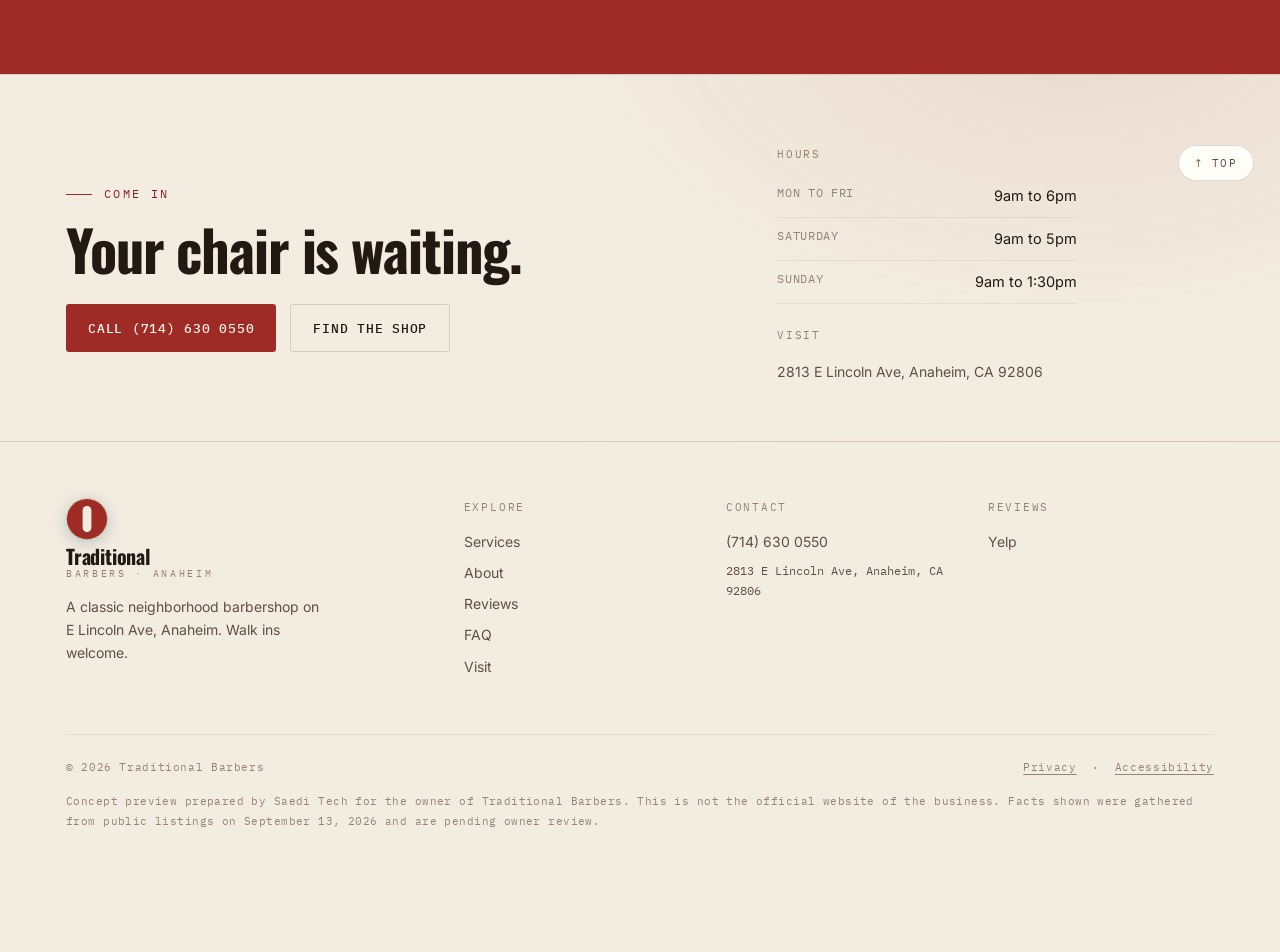
==== commit 785aa340: "Fix 3D hero loading, page reveal, spread 3D across page, unique heroes, correct photos Co-Authored-B" ====
--- a/index.html
+++ b/index.html
@@ -20,7 +20,7 @@
 <nav class="top" aria-label="Main">
   <div class="wrap navin">
     <a class="logo" href="index.html" aria-label="Traditional Barbers, home"><svg class="emblem" viewBox="0 0 48 48" aria-hidden="true"><circle cx="24" cy="24" r="23" fill="var(--indigo)"/><circle cx="24" cy="24" r="23" fill="none" stroke="var(--shu)" stroke-width="1.4" stroke-dasharray="2 3" opacity=".7"/><rect x="19" y="9" width="10" height="30" rx="5" fill="#f3ede1"/><path d="M19 15l10 5M19 22l10 5M19 29l10 5" stroke="var(--navy)" stroke-width="2.4"/></svg><span class="wm"><span class="n">Traditional</span><span class="s">Barbers · Anaheim</span></span></a>
-    <div class="navlinks"><a href="services.html">Services</a><a href="about.html">About</a><a href="reviews.html">Reviews</a><a href="faq.html">FAQ</a><a href="visit.html">Visit</a></div>
+    <div class="navlinks"><a href="services.html">Services</a><a href="about.html">About</a><a href="reviews.html">Reviews</a><a href="faq.html">FAQ</a><a href="visit.html">Visit</a><a href="index.html#book">Book</a></div>
     <div class="navright">
       <button class="tgl" id="themeTgl" aria-label="Switch between day and night theme" aria-pressed="false"><svg id="icMoon" viewBox="0 0 24 24" fill="none" stroke="currentColor" stroke-width="2" stroke-linecap="round"><path d="M21 12.8A9 9 0 1 1 11.2 3a7 7 0 0 0 9.8 9.8z"/></svg><svg id="icSun" viewBox="0 0 24 24" fill="none" stroke="currentColor" stroke-width="2" stroke-linecap="round" style="display:none"><circle cx="12" cy="12" r="4"/><path d="M12 2v2M12 20v2M4.9 4.9l1.4 1.4M17.7 17.7l1.4 1.4M2 12h2M20 12h2M4.9 19.1l1.4-1.4M17.7 6.3l1.4-1.4"/></svg></button>
       <a class="btn btn-fill btn-sm" href="tel:+17146300550"><svg width="14" height="14" viewBox="0 0 24 24" fill="none" stroke="currentColor" stroke-width="2" stroke-linecap="round" aria-hidden="true"><path d="M22 16.9v3a2 2 0 0 1-2.2 2 19.8 19.8 0 0 1-8.6-3 19.5 19.5 0 0 1-6-6 19.8 19.8 0 0 1-3-8.7A2 2 0 0 1 4.1 2h3a2 2 0 0 1 2 1.7c.13 1 .36 1.9.7 2.8a2 2 0 0 1-.45 2.1L8.1 9.9a16 16 0 0 0 6 6l1.3-1.3a2 2 0 0 1 2.1-.45c.9.34 1.8.57 2.8.7A2 2 0 0 1 22 16.9z"/></svg><span class="lbl">(714) 630 0550</span></a>
@@ -145,7 +145,26 @@
     </div>
   </div>
 </section>
-<section class="ctaband"><div class="wrap"><h2 class="up">Chair's open.</h2><p class="up">Walk in on E Lincoln Ave, or call ahead and we will have one ready.</p><div class="cta up"><a class="btn btn-fill" href="tel:+17146300550">Call (714) 630 0550</a><a class="btn btn-line" href="visit.html">Get directions</a></div></div></section>
+<section id="book" class="bookband">
+  <div class="wrap bookgrid">
+    <div class="bookcopy">
+      <p class="kick up">Book a chair</p>
+      <h2 class="up">Reserve your chair.</h2>
+      <p class="up">Tell us the cut you want and when suits you. In the live site this goes straight to the shop and they confirm by phone. Walk ins are always welcome too. Prefer to talk now? Call (714) 630 0550.</p>
+      <div class="bookfacts up"><span><b>Call or text</b> &nbsp; <a href="tel:+17146300550">(714) 630 0550</a></span><span><b>Hours</b> &nbsp; Confirm with the shop</span><span><b>Visit</b> &nbsp; 2813 E Lincoln Ave, Anaheim, CA 92806</span></div>
+    </div>
+    <form id="bookform" class="bookform up" novalidate>
+      <input type="text" id="f-web" class="hp" tabindex="-1" autocomplete="off" aria-hidden="true" placeholder="Leave blank">
+      <label>Your name<input id="f-name" type="text" autocomplete="name" required></label>
+      <label>Phone<input id="f-phone" type="tel" autocomplete="tel" required></label>
+      <label>Which barber, or no preference<input id="f-car" type="text" required></label>
+      <label>What you would like<select id="f-svc"><option>Haircut</option><option>Haircut and beard</option><option>Head shave</option><option>Hot towel shave</option><option>Kids or seniors</option><option>Not sure</option></select></label>
+      <button class="btn btn-fill" type="submit">Book a chair</button>
+      <p class="bookmini">No payment now. They confirm your time by phone.</p>
+    </form>
+  </div>
+</section>
+<section class="ctaband"><div class="wrap"><h2 class="up">Chair's open.</h2><p class="up">Walk in on E Lincoln Ave, or call ahead and we will have one ready.</p><div class="cta up"><a class="btn btn-fill" href="tel:+17146300550">Call (714) 630 0550</a><a class="btn btn-line" href="#book">Book a chair</a></div></div></section>
 </main><script type="module" src="assets/hero3d.js"></script><script type="module" src="assets/objects3d.js?v=2"></script><footer>
   <button class="backtop" id="backtop" aria-label="Back to top">↑ Top</button>
   <div class="foot-hero"><div class="wrap"><div class="foot-top">
--- a/assets/site.css
+++ b/assets/site.css
@@ -386,3 +386,20 @@
 .obj3dband .o3b-copy p{color:var(--muted);max-width:42ch;margin-bottom:16px}
 .obj3dband .o3b-copy .drag{display:inline-flex;align-items:center;gap:8px;font-family:'IBM Plex Mono',monospace;font-size:11.5px;letter-spacing:.06em;text-transform:uppercase;color:var(--faint);border:1px solid var(--line);border-radius:40px;padding:8px 14px}
 @media(max-width:820px){.obj3dband{padding:44px 0}.obj3dband .o3b-art{order:0!important;flex-basis:100%}.obj3dband canvas.obj3d{height:300px}}
+
+/* ---- booking ---- */
+.bookband{padding:78px 0;background:var(--card2);border-top:1px solid var(--line);border-bottom:1px solid var(--line)}
+.bookband .bookgrid{display:grid;grid-template-columns:1fr 1fr;gap:46px;align-items:start}
+.bookband .bookfacts{margin-top:22px;display:flex;flex-direction:column;gap:9px;color:var(--muted);font-size:14px}
+.bookband .bookfacts b{color:var(--text);font-weight:600}
+.bookform{background:var(--card);border:1px solid var(--line);border-radius:22px;padding:28px;display:flex;flex-direction:column;gap:15px;box-shadow:0 34px 70px -48px rgba(15,20,26,.45);position:relative}
+.bookform label{display:flex;flex-direction:column;gap:6px;font-size:12.5px;font-weight:600;letter-spacing:.02em;color:var(--text)}
+.bookform input,.bookform select{font:inherit;font-weight:400;padding:12px 14px;border:1px solid var(--line);border-radius:11px;background:var(--bg);color:var(--text)}
+.bookform input:focus,.bookform select:focus{outline:2px solid var(--indigo);outline-offset:1px}
+.bookform .hp{position:absolute;left:-9999px;width:1px;height:1px;overflow:hidden}
+.bookform button{margin-top:4px}
+.bookform .bookmini{font-size:12px;color:var(--faint);margin:0;text-align:center}
+.form-done{text-align:center;padding:26px 10px}
+.form-done .ok{width:54px;height:54px;border-radius:50%;background:var(--indigo);color:var(--btn-tx);display:grid;place-items:center;font-size:27px;margin:0 auto 14px}
+.form-done h3{margin-bottom:8px}.form-done p{color:var(--muted);font-size:14px}
+@media(max-width:820px){.bookband .bookgrid{grid-template-columns:1fr;gap:28px}}
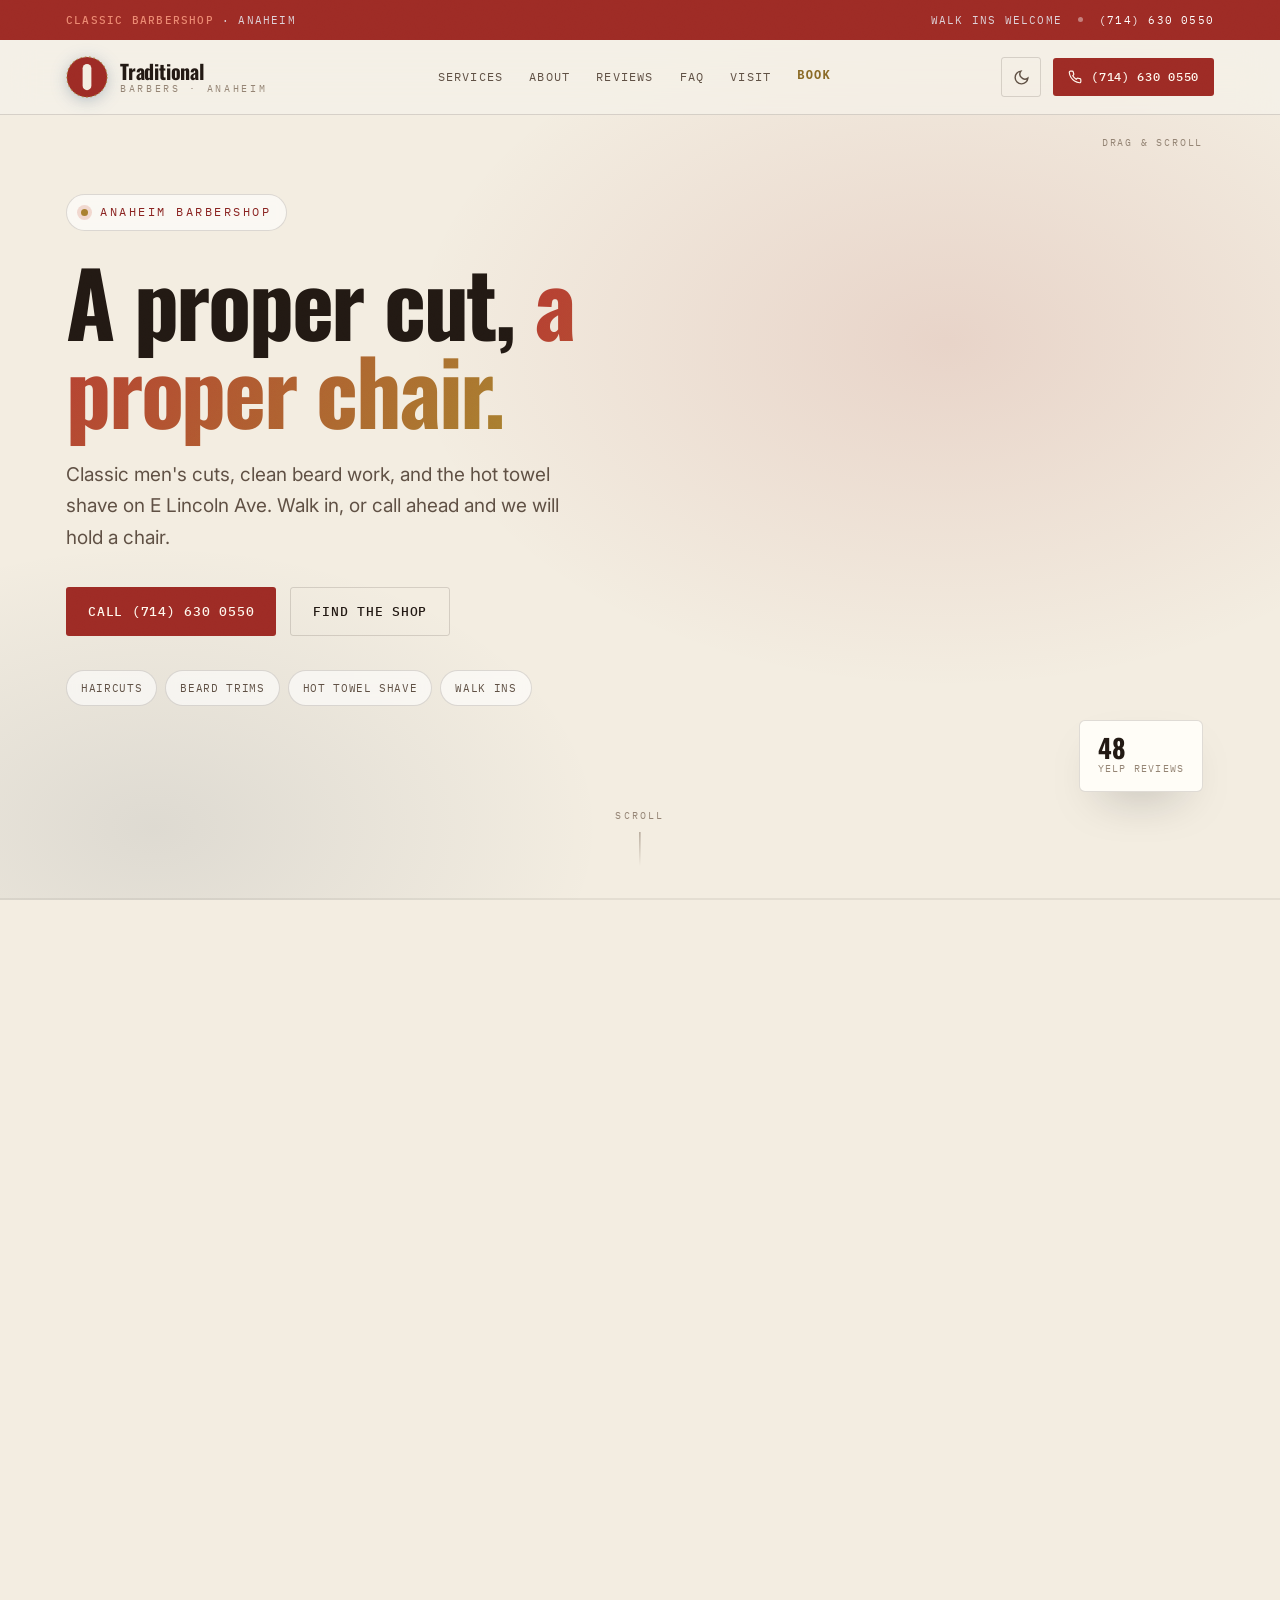
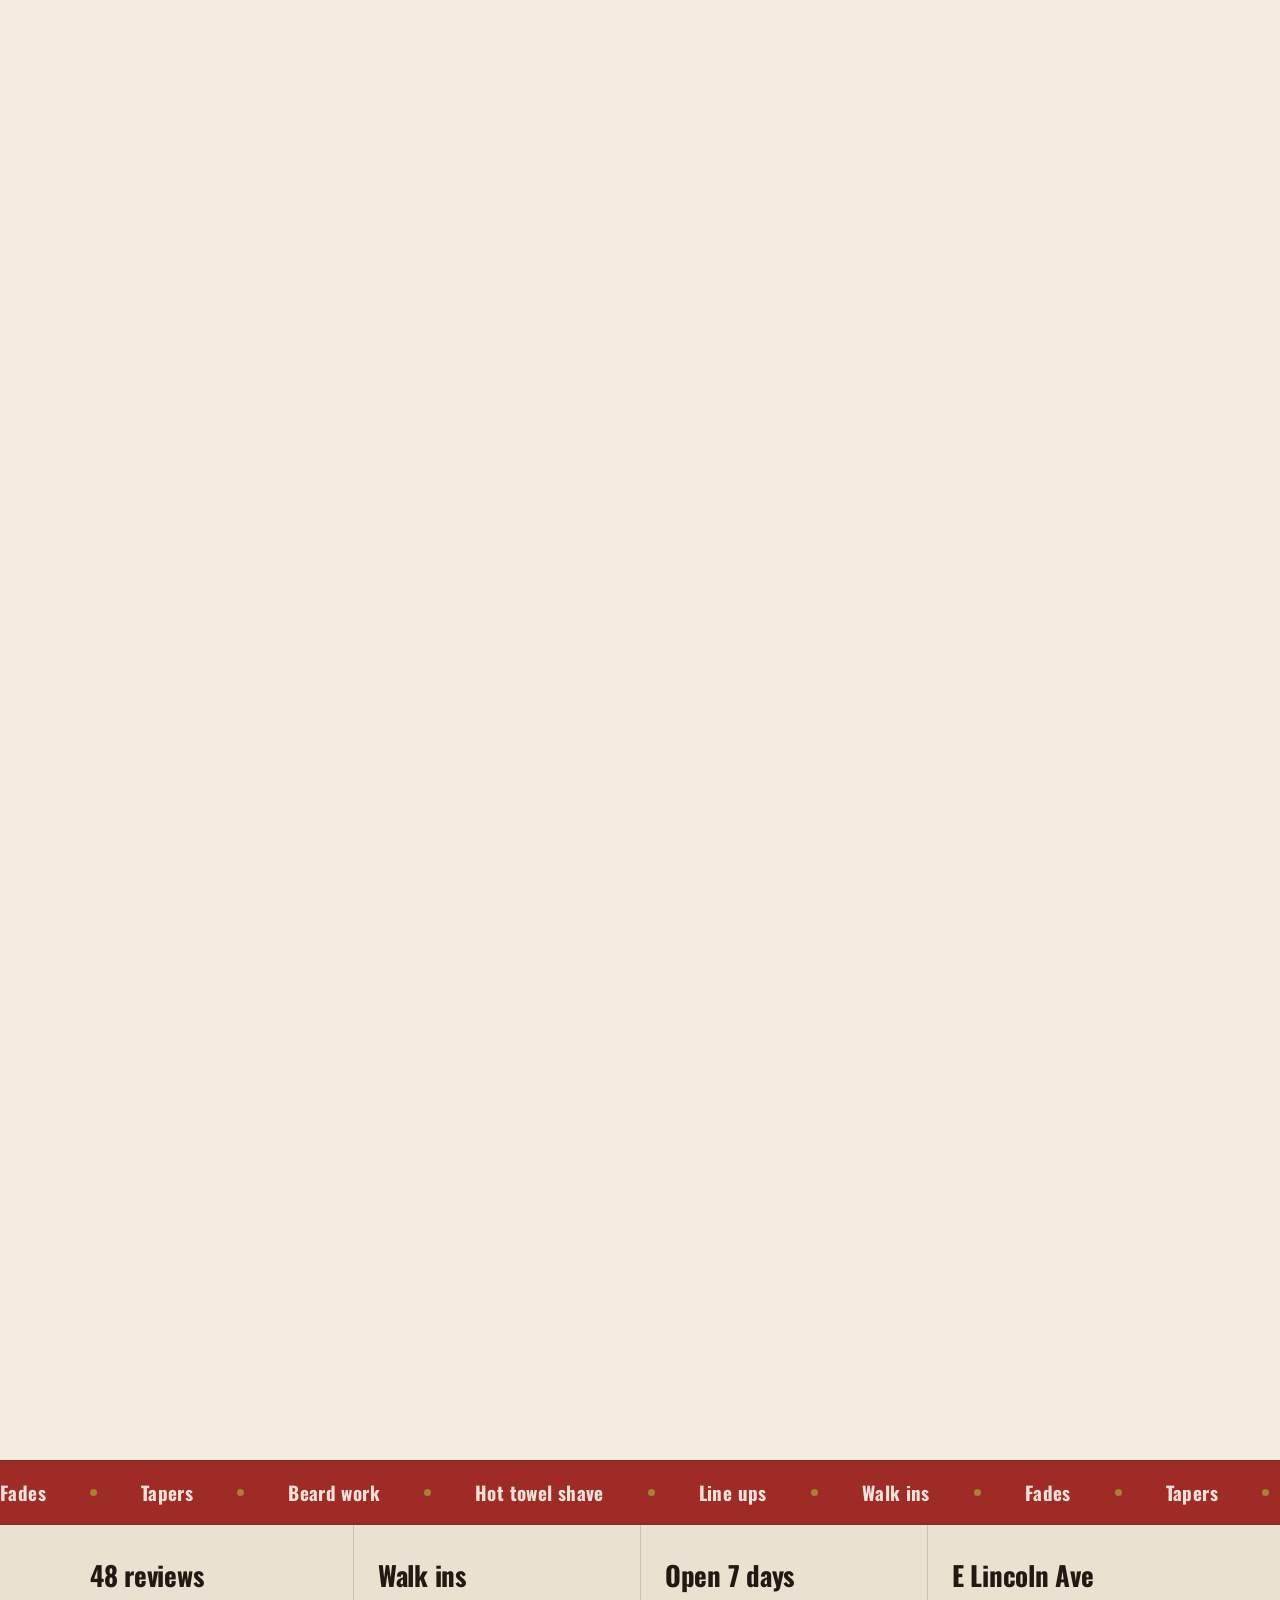
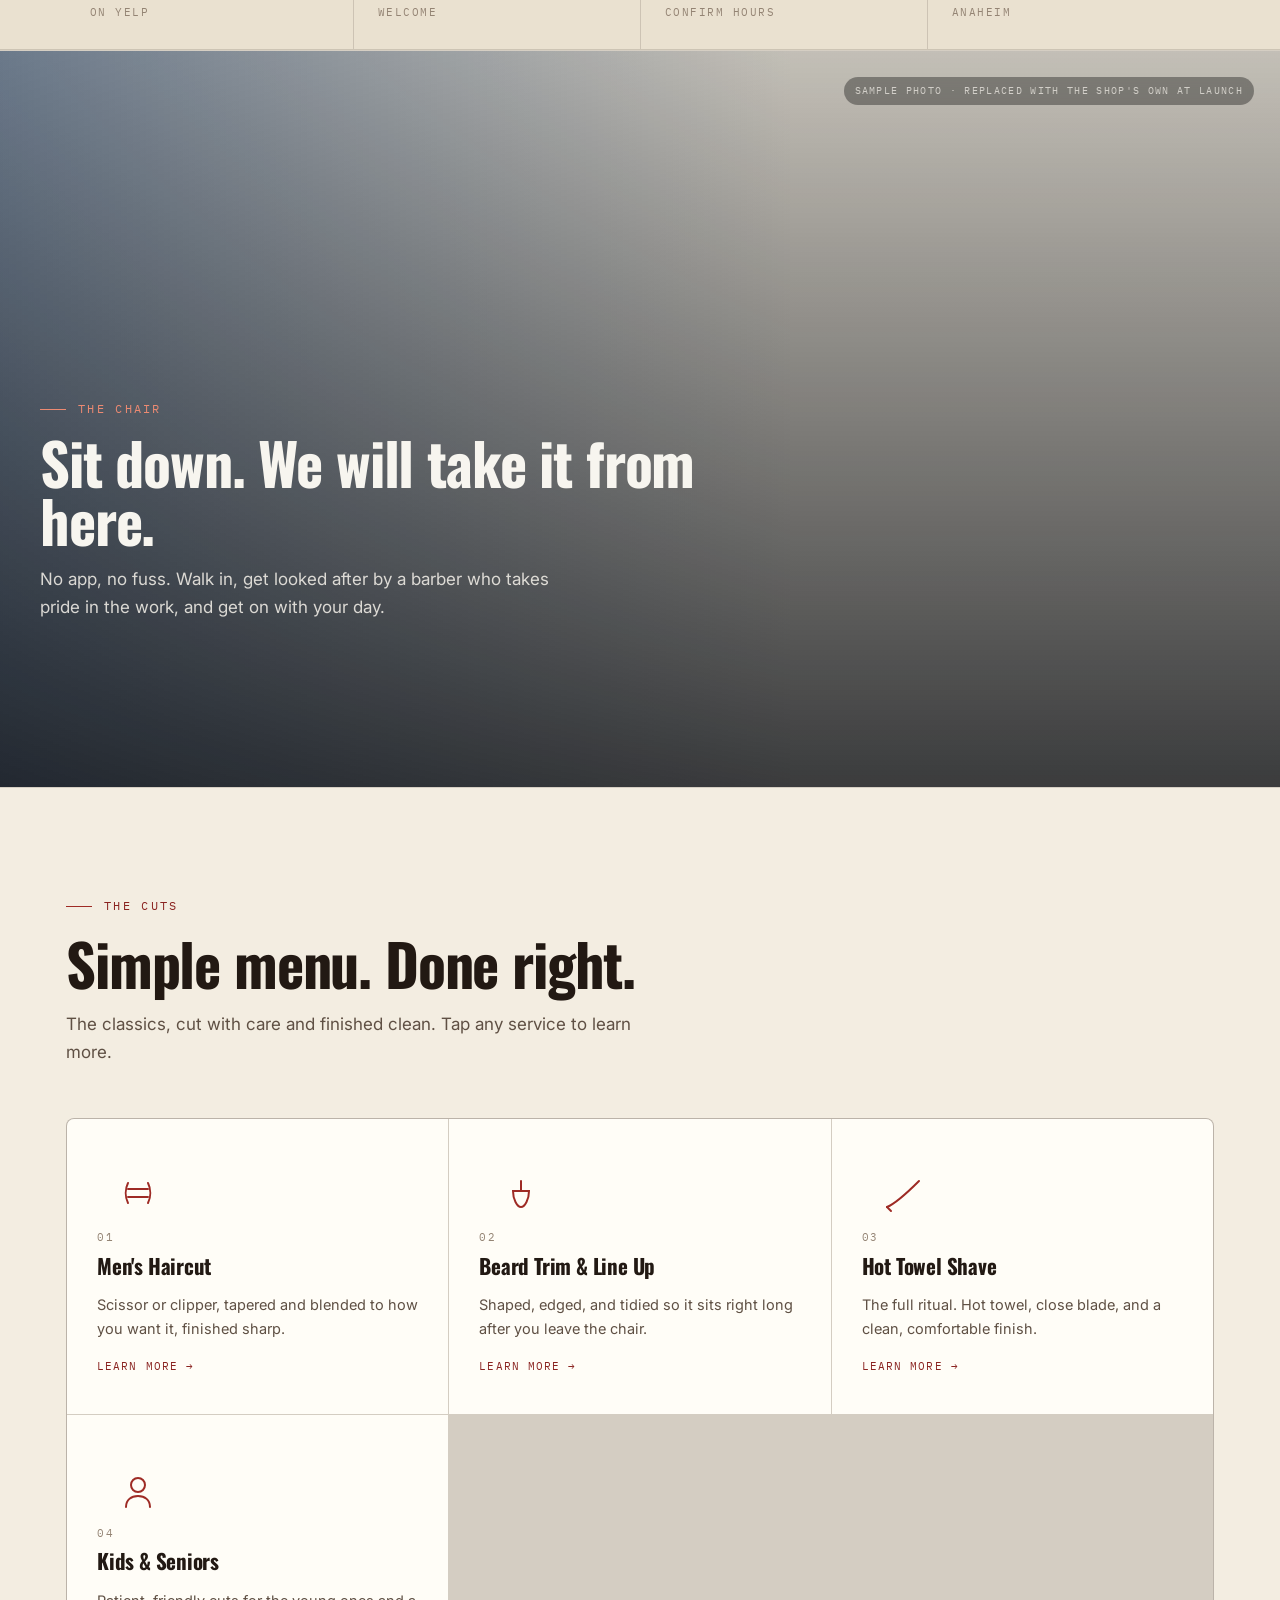
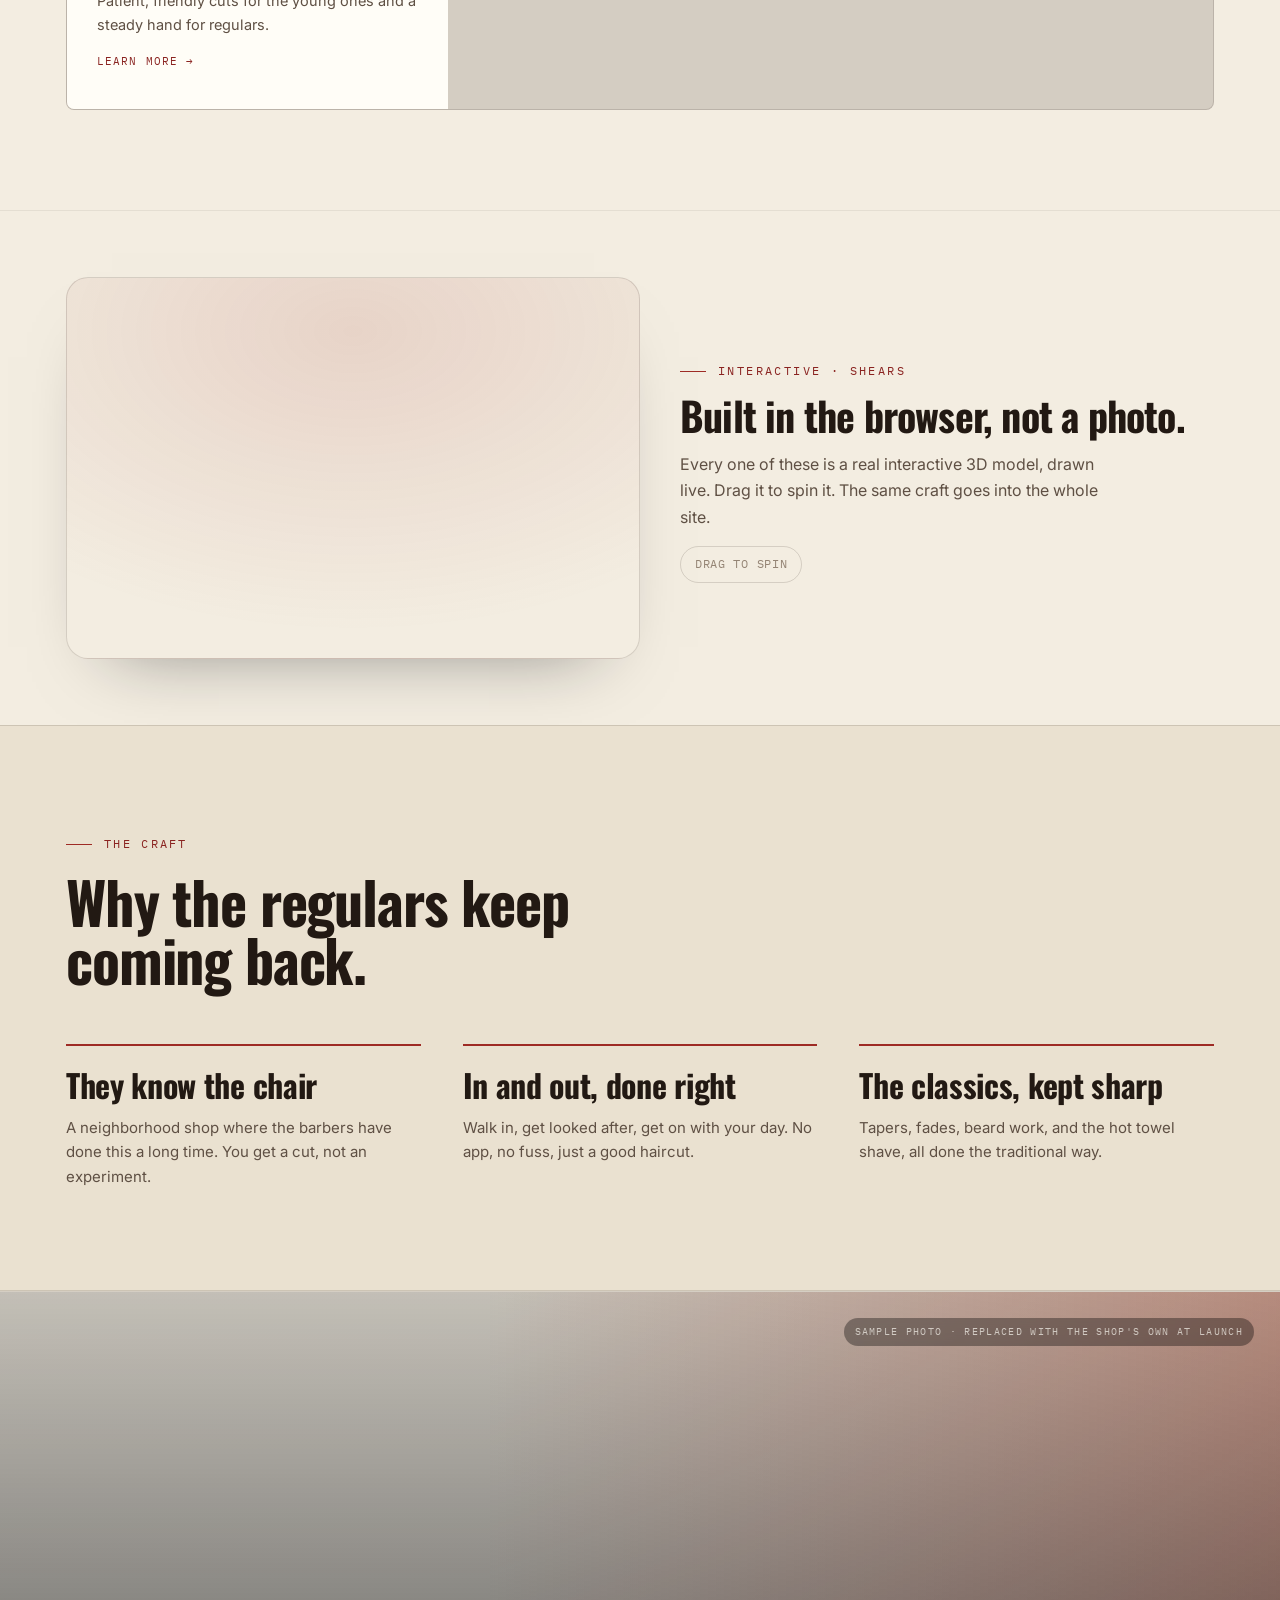
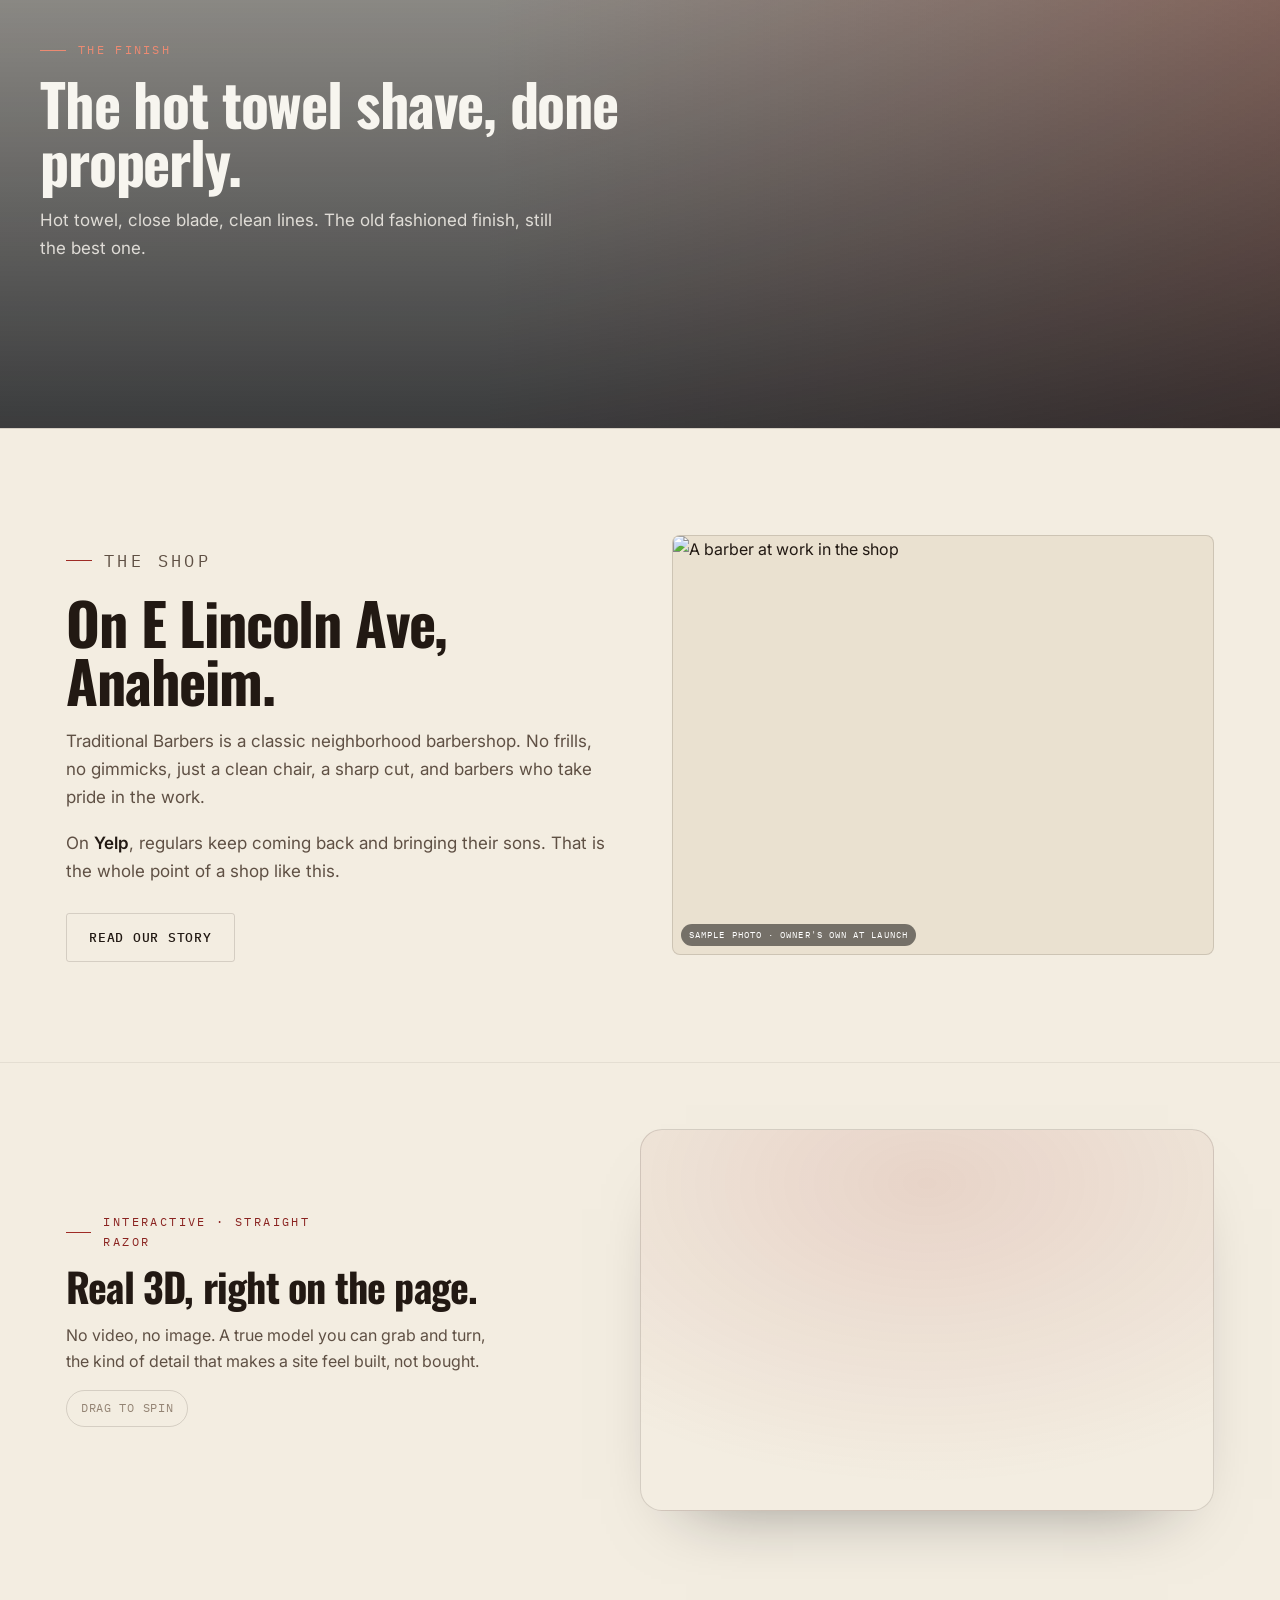
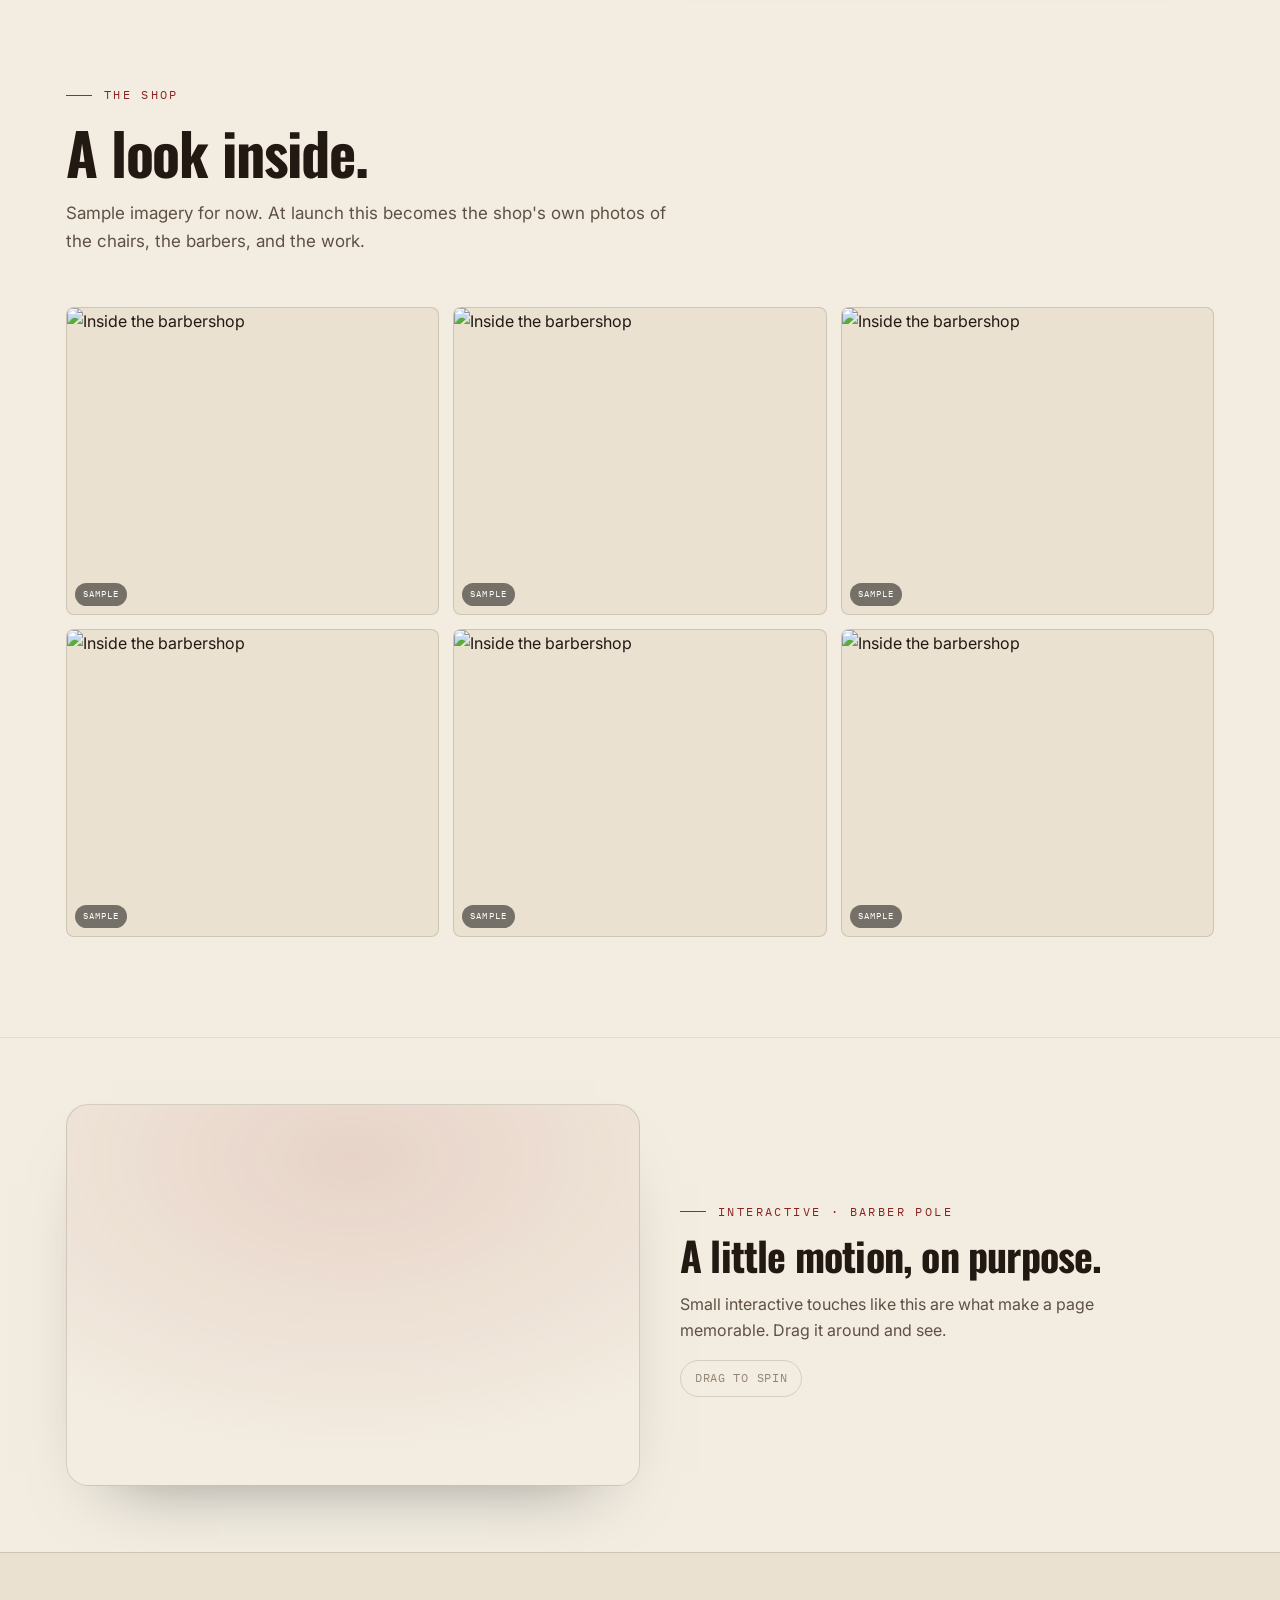
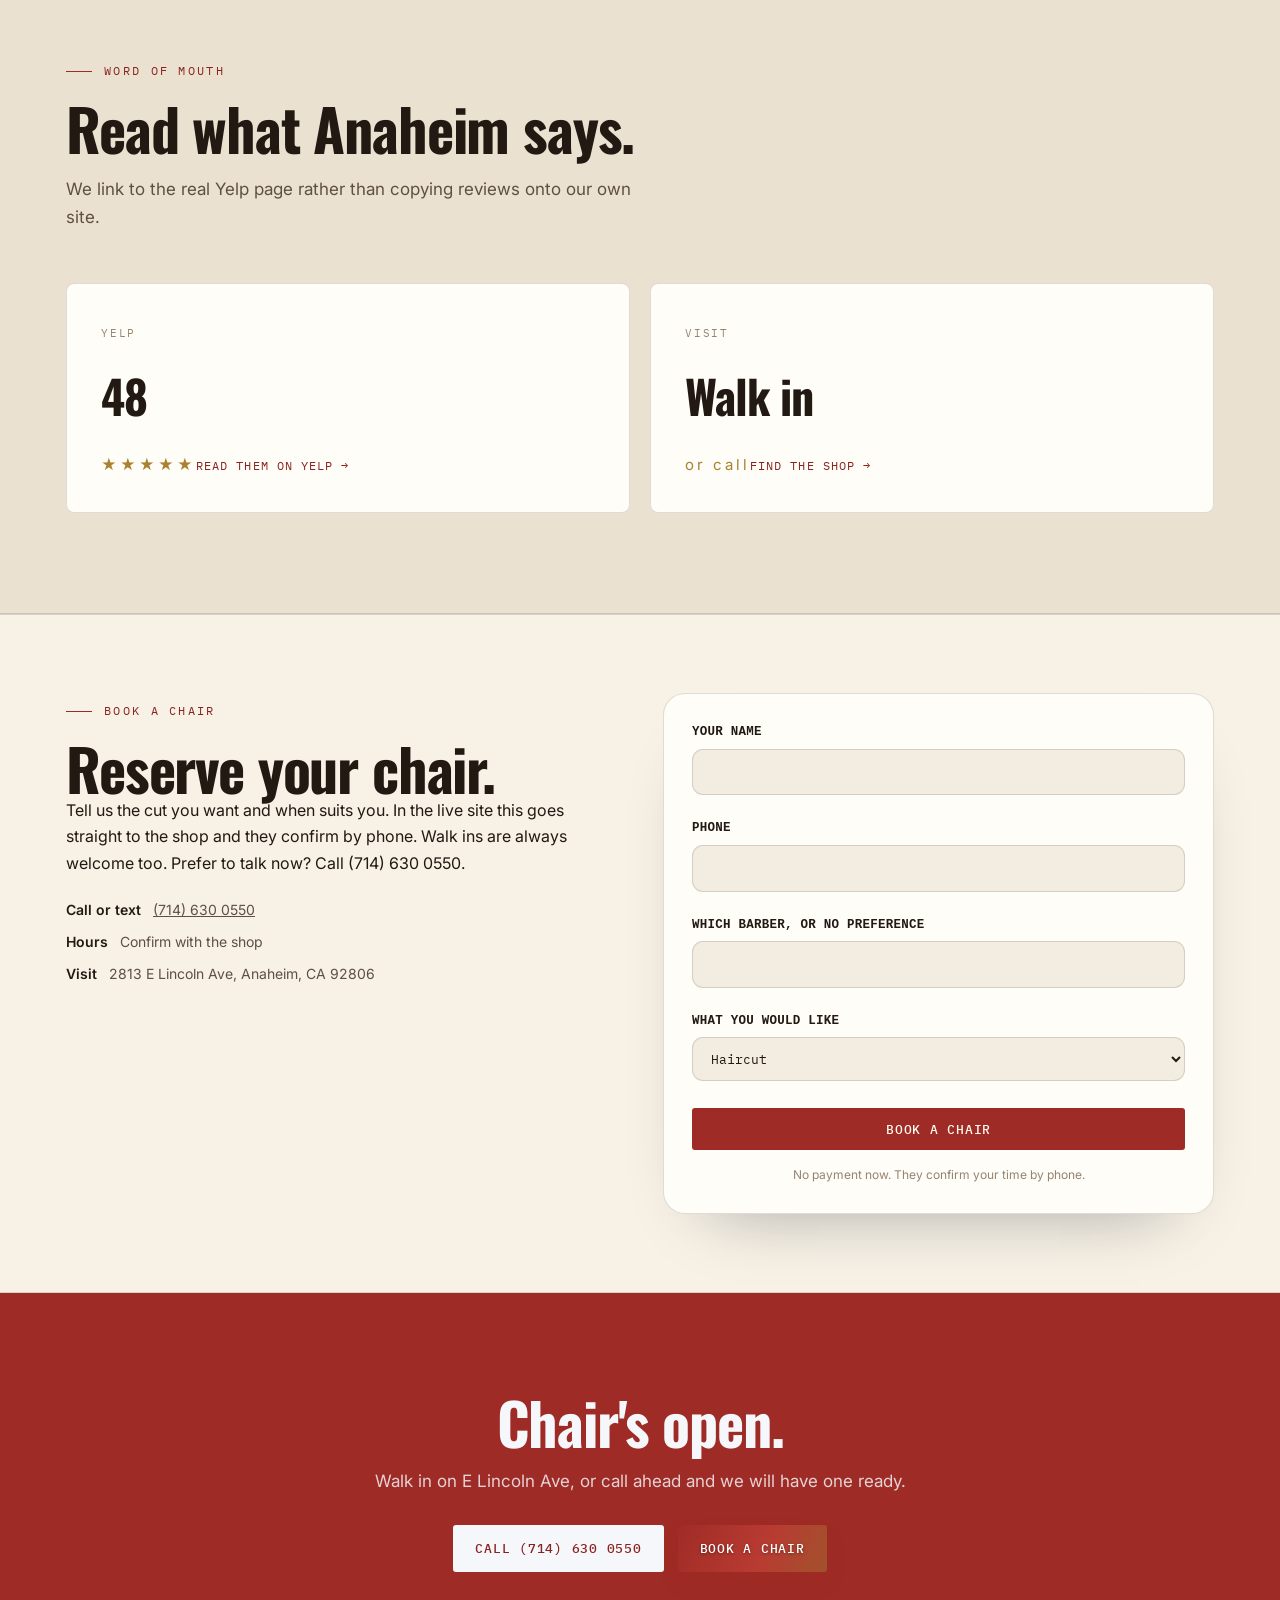
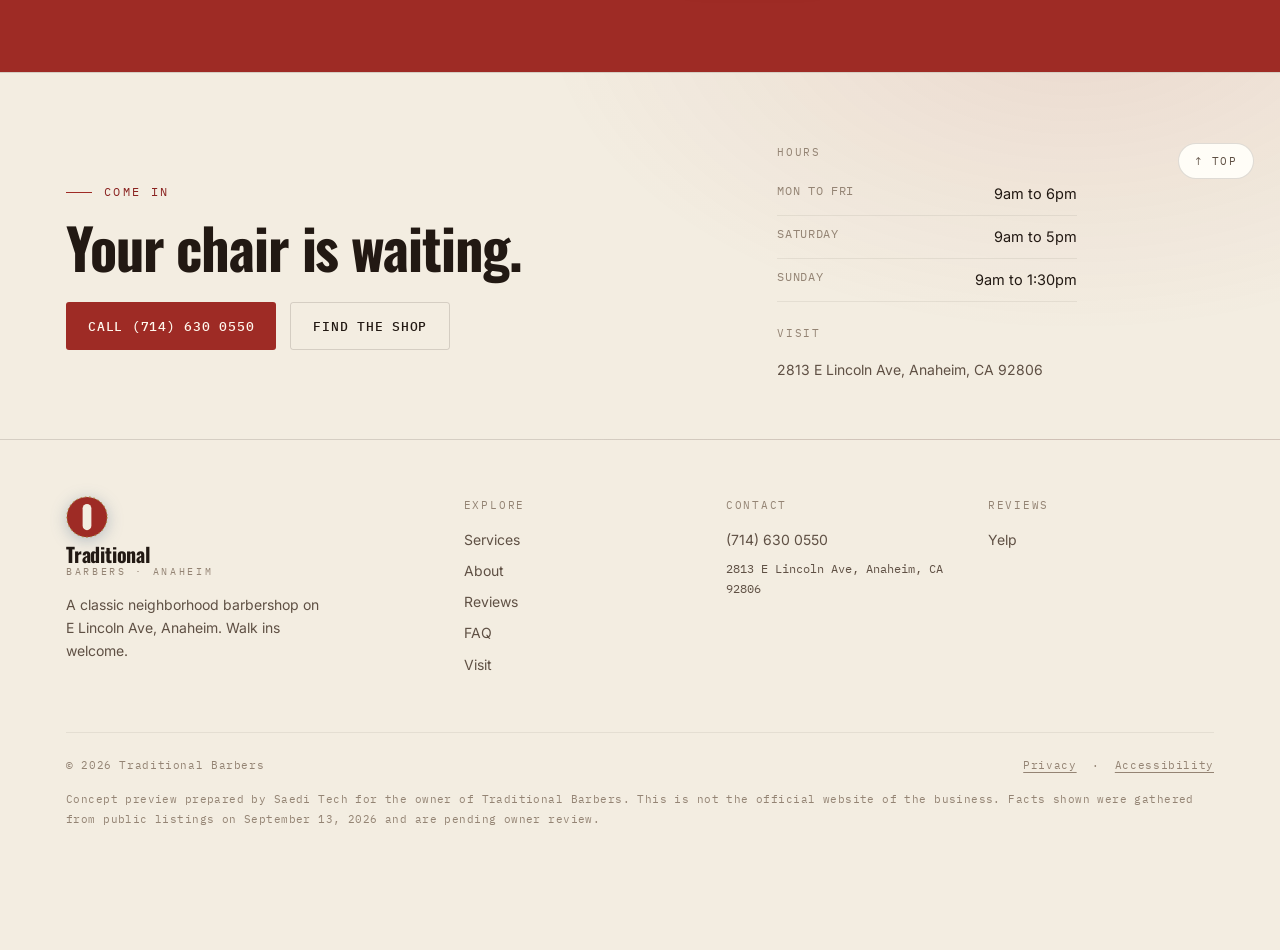
==== commit d274fd0b: "Fix 3D hero loading, page reveal, spread 3D across page, unique heroes, correct photos Co-Authored-B" ====
--- a/index.html
+++ b/index.html
@@ -164,7 +164,7 @@
     </form>
   </div>
 </section>
-<section class="ctaband"><div class="wrap"><h2 class="up">Chair's open.</h2><p class="up">Walk in on E Lincoln Ave, or call ahead and we will have one ready.</p><div class="cta up"><a class="btn btn-fill" href="tel:+17146300550">Call (714) 630 0550</a><a class="btn btn-line" href="#book">Book a chair</a></div></div></section>
+<section class="ctaband"><div class="wrap"><h2 class="up">Chair's open.</h2><p class="up">Walk in on E Lincoln Ave, or call ahead and we will have one ready.</p><div class="cta up"><a class="btn btn-fill" href="tel:+17146300550">Call (714) 630 0550</a><a class="btn btn-book" href="#book">Book a chair</a></div></div></section>
 </main><script type="module" src="assets/hero3d.js"></script><script type="module" src="assets/objects3d.js?v=2"></script><footer>
   <button class="backtop" id="backtop" aria-label="Back to top">↑ Top</button>
   <div class="foot-hero"><div class="wrap"><div class="foot-top">
--- a/assets/site.css
+++ b/assets/site.css
@@ -403,3 +403,9 @@
 .form-done .ok{width:54px;height:54px;border-radius:50%;background:var(--indigo);color:var(--btn-tx);display:grid;place-items:center;font-size:27px;margin:0 auto 14px}
 .form-done h3{margin-bottom:8px}.form-done p{color:var(--muted);font-size:14px}
 @media(max-width:820px){.bookband .bookgrid{grid-template-columns:1fr;gap:28px}}
+
+/* ---- vibrant booking button (mix of both brand colors) ---- */
+.btn-book{background:linear-gradient(115deg,var(--indigo) 0%,var(--indigo-2) 40%,var(--shu-tx) 100%);color:#fff;border:none;background-size:150% 150%;background-position:0% 50%;text-shadow:0 1px 3px rgba(0,0,0,.38);box-shadow:0 12px 26px -12px color-mix(in srgb,var(--indigo) 55%,transparent);transition:background-position .55s var(--ease),transform .2s,box-shadow .3s,filter .3s}
+.btn-book:hover{background-position:100% 50%;transform:translateY(-1px);box-shadow:0 18px 32px -12px color-mix(in srgb,var(--indigo) 62%,transparent)}
+.btn-book:active{transform:translateY(0)}
+.navlinks a[href$="#book"],.navlinks a[href$="#book"]:hover{color:var(--shu-tx);font-weight:600}
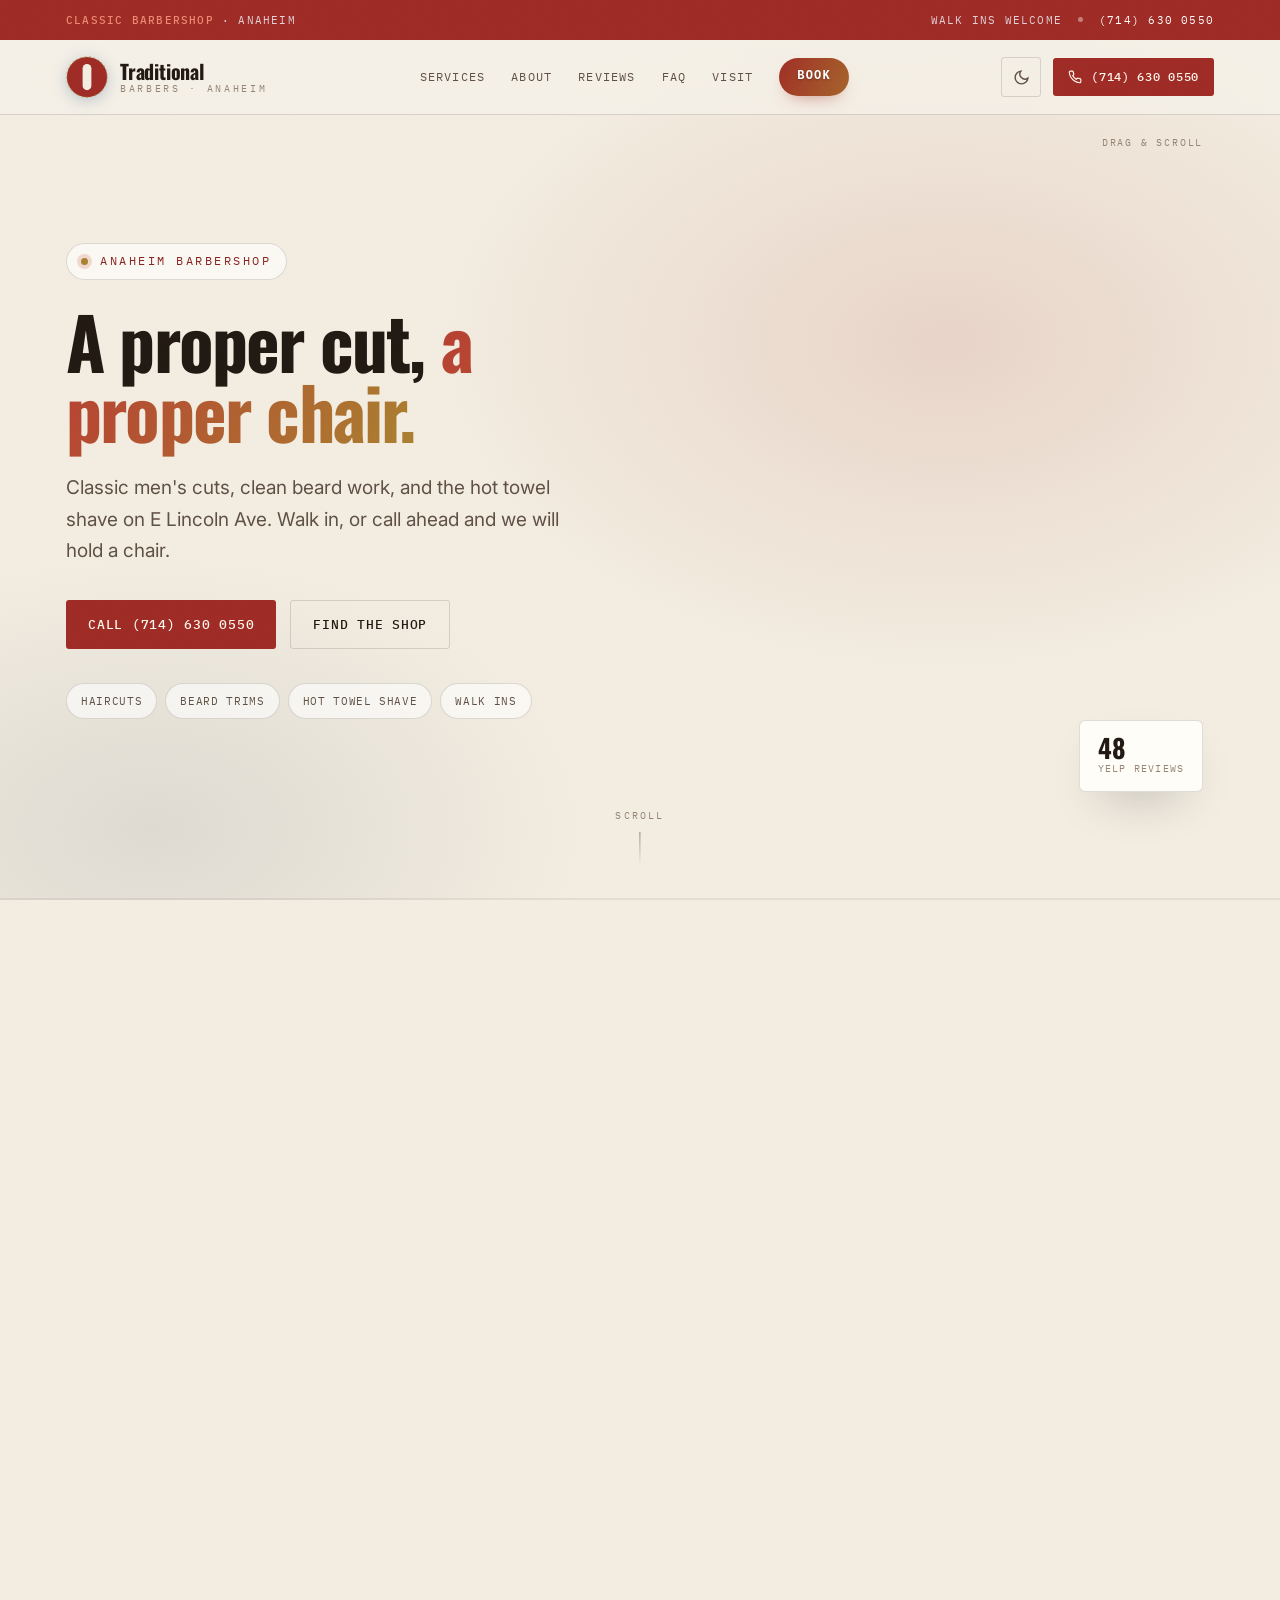
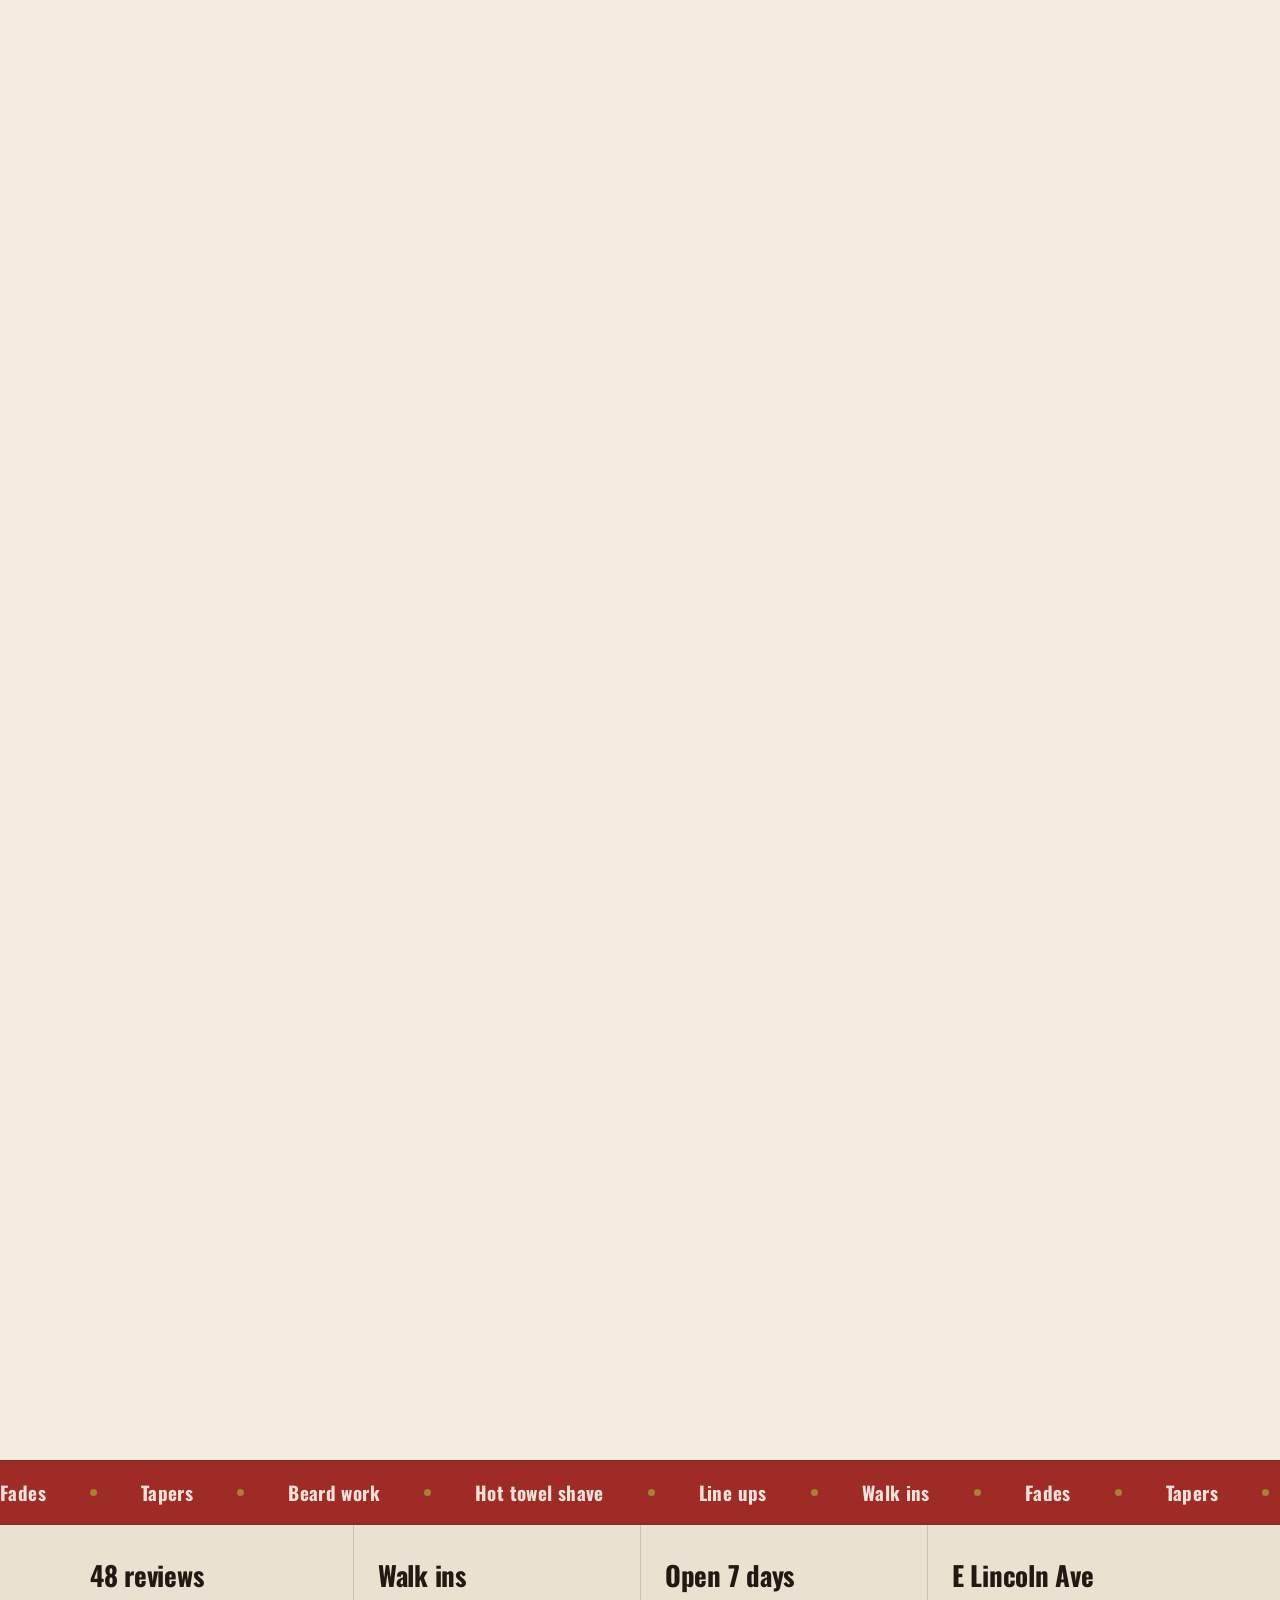
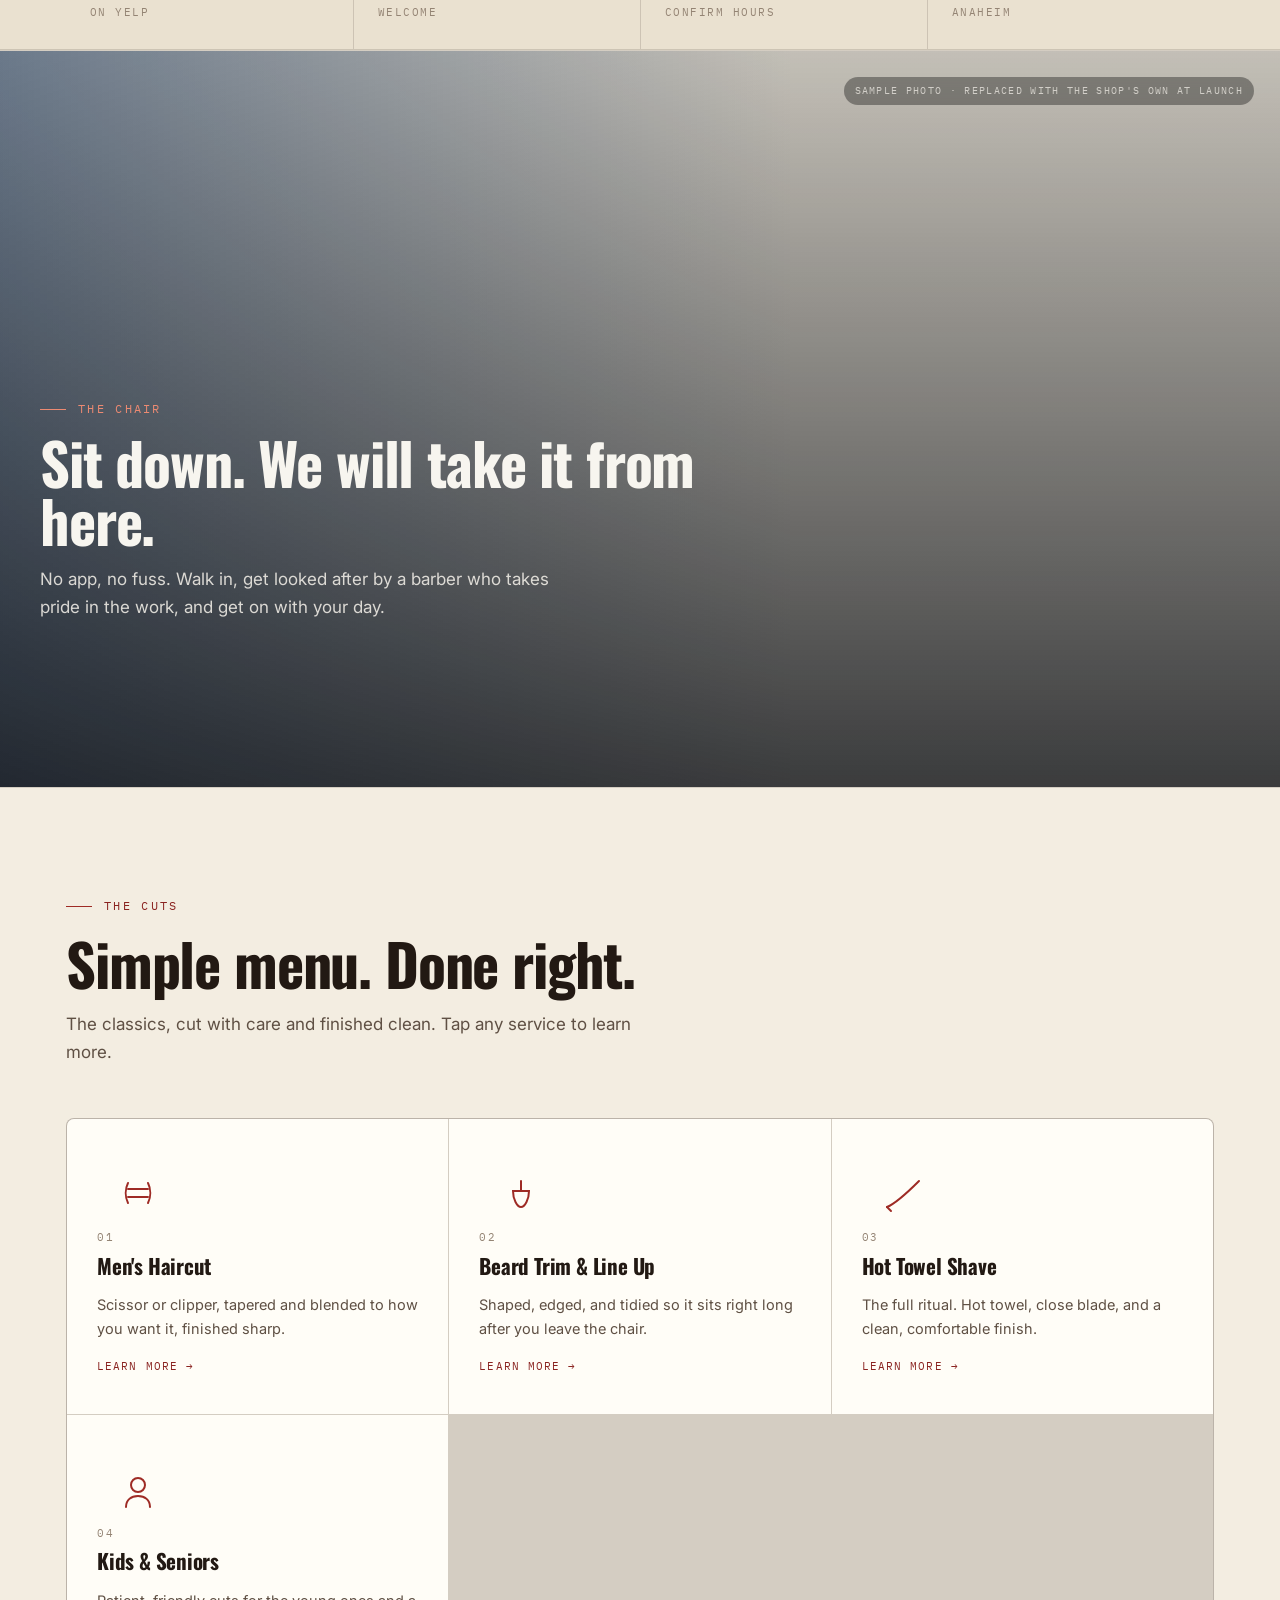
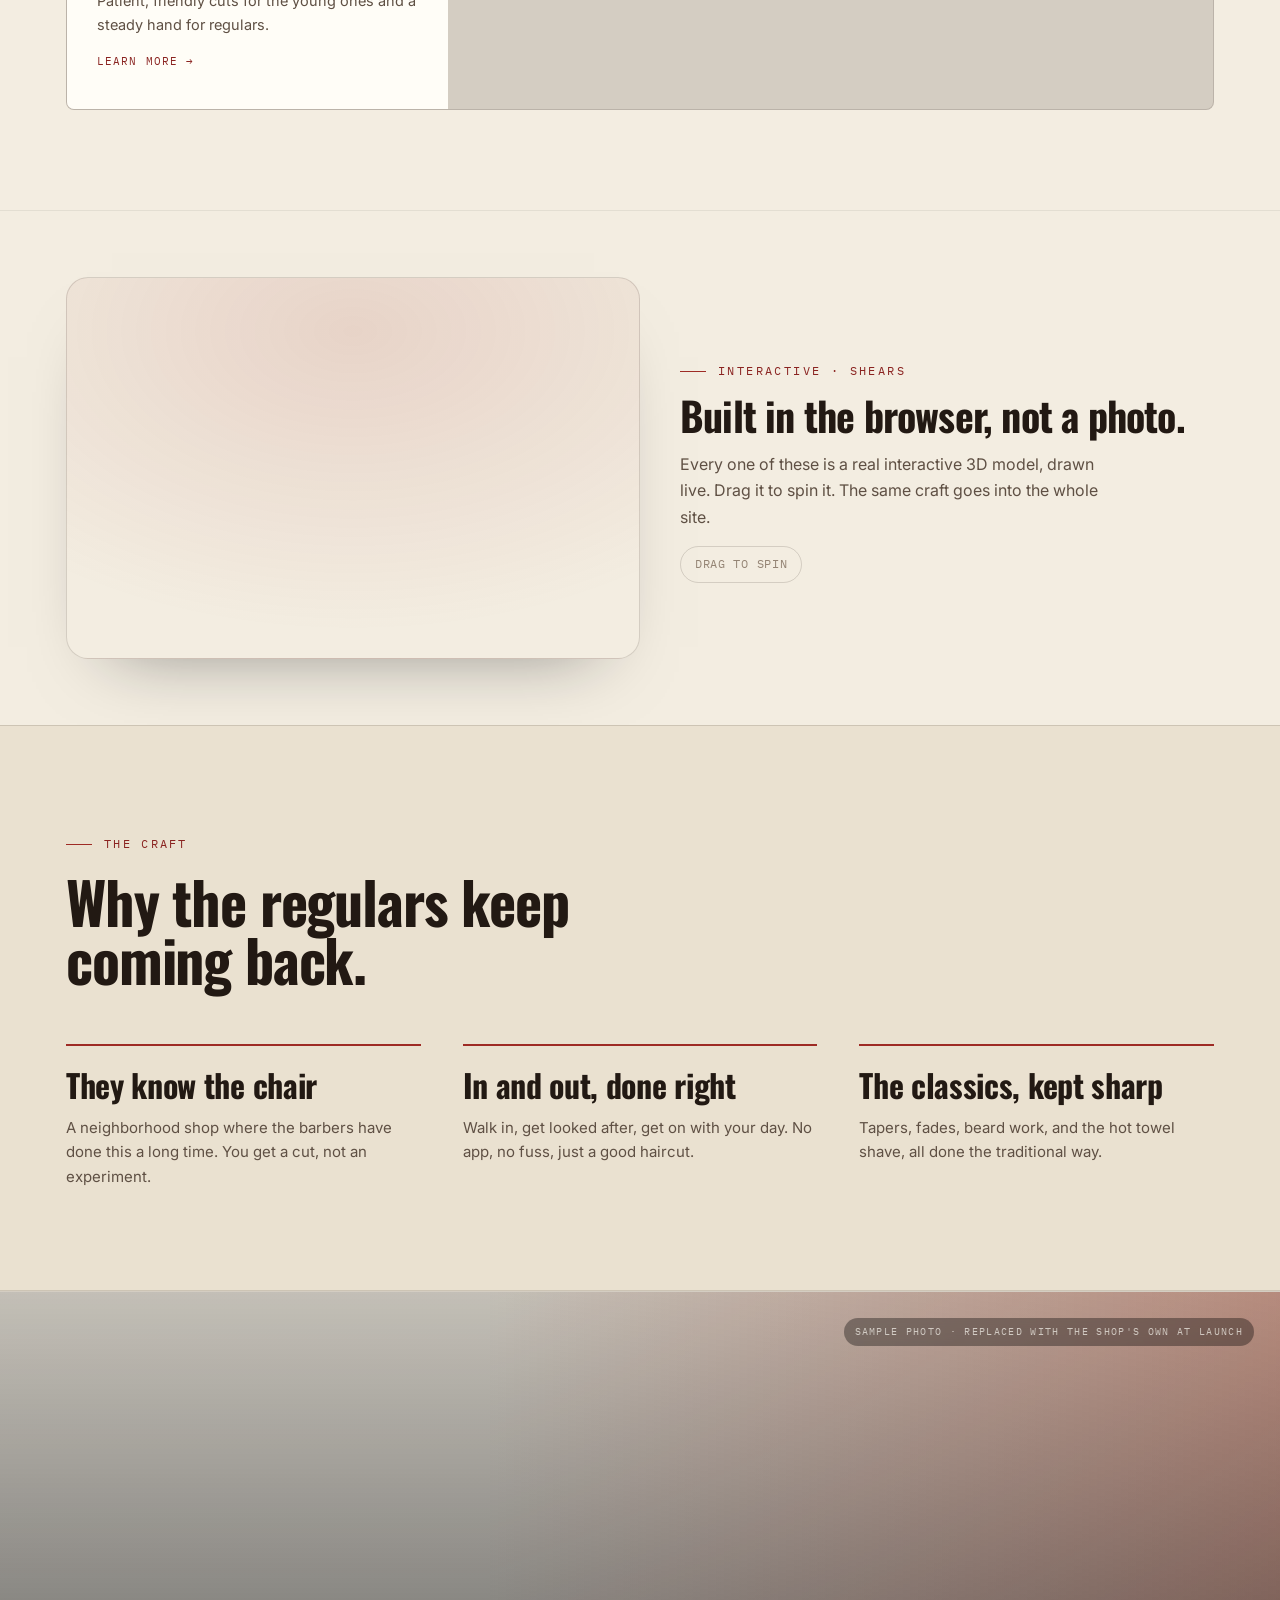
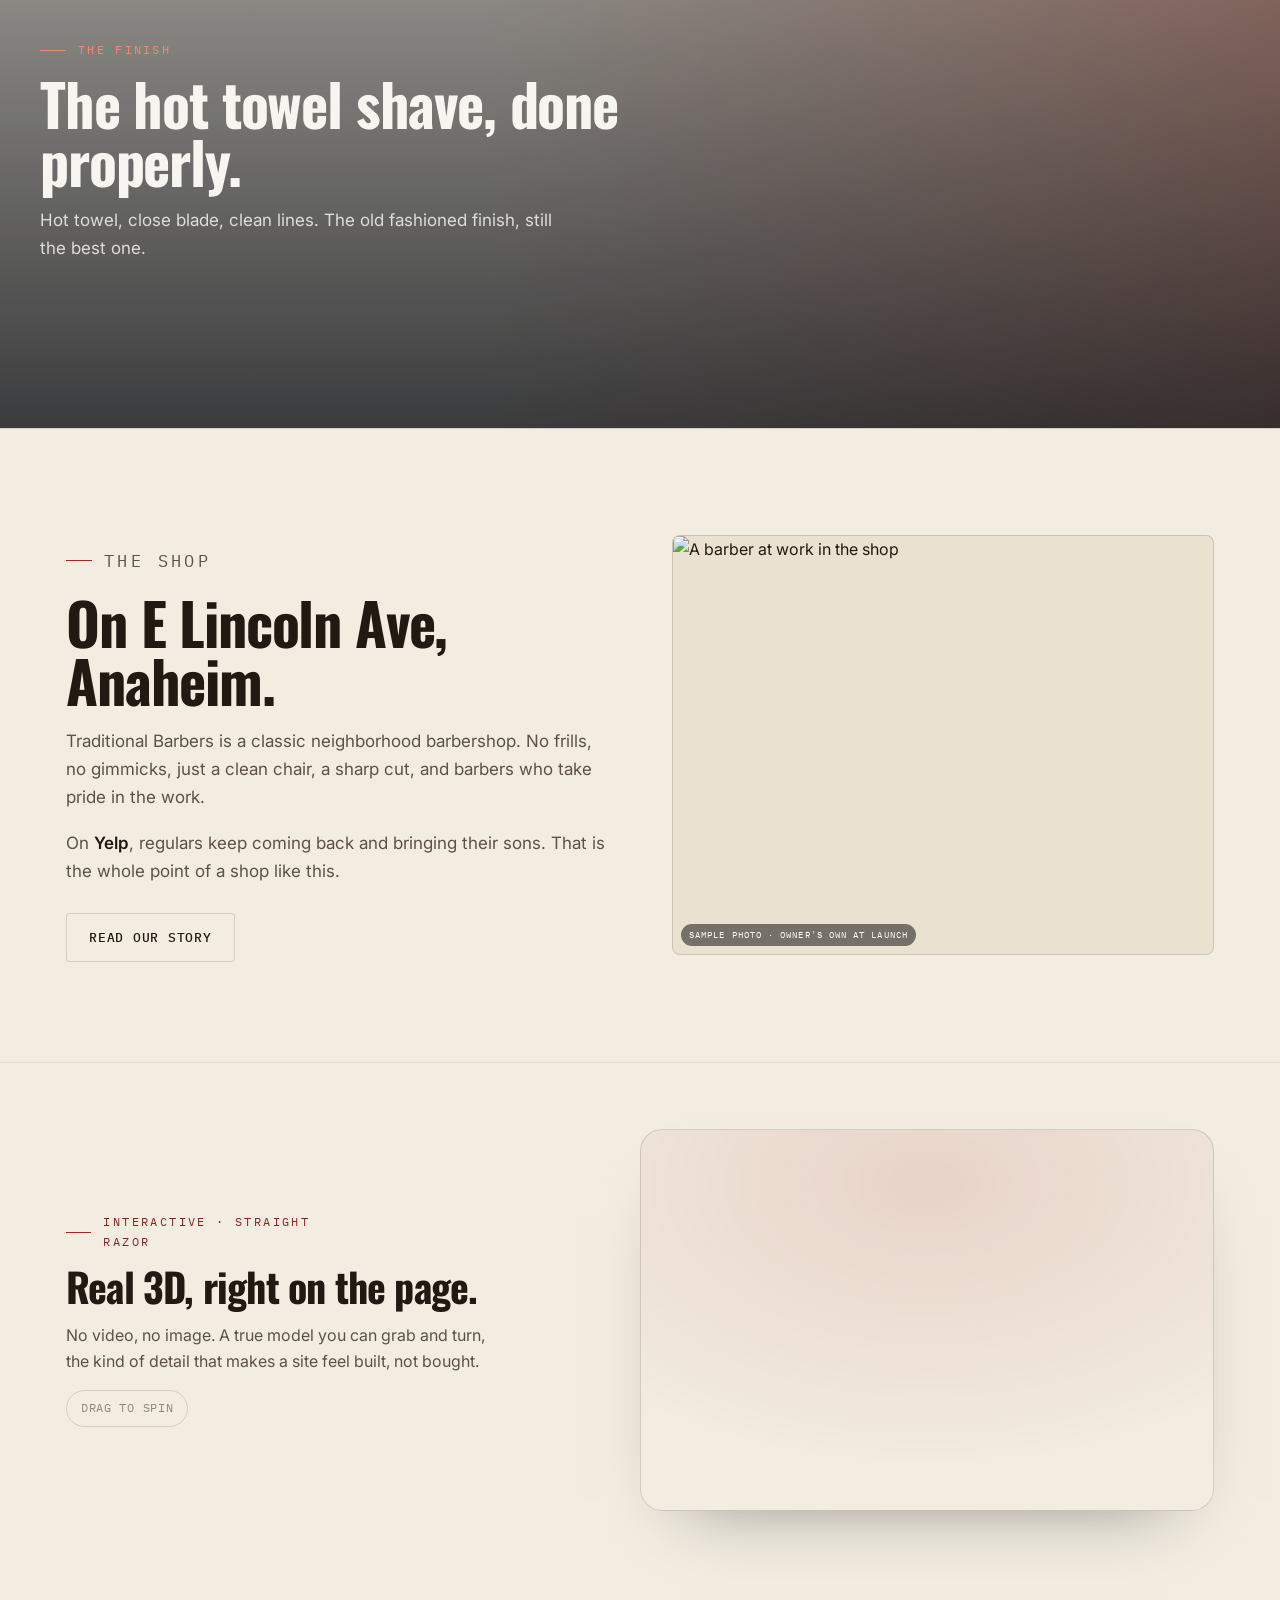
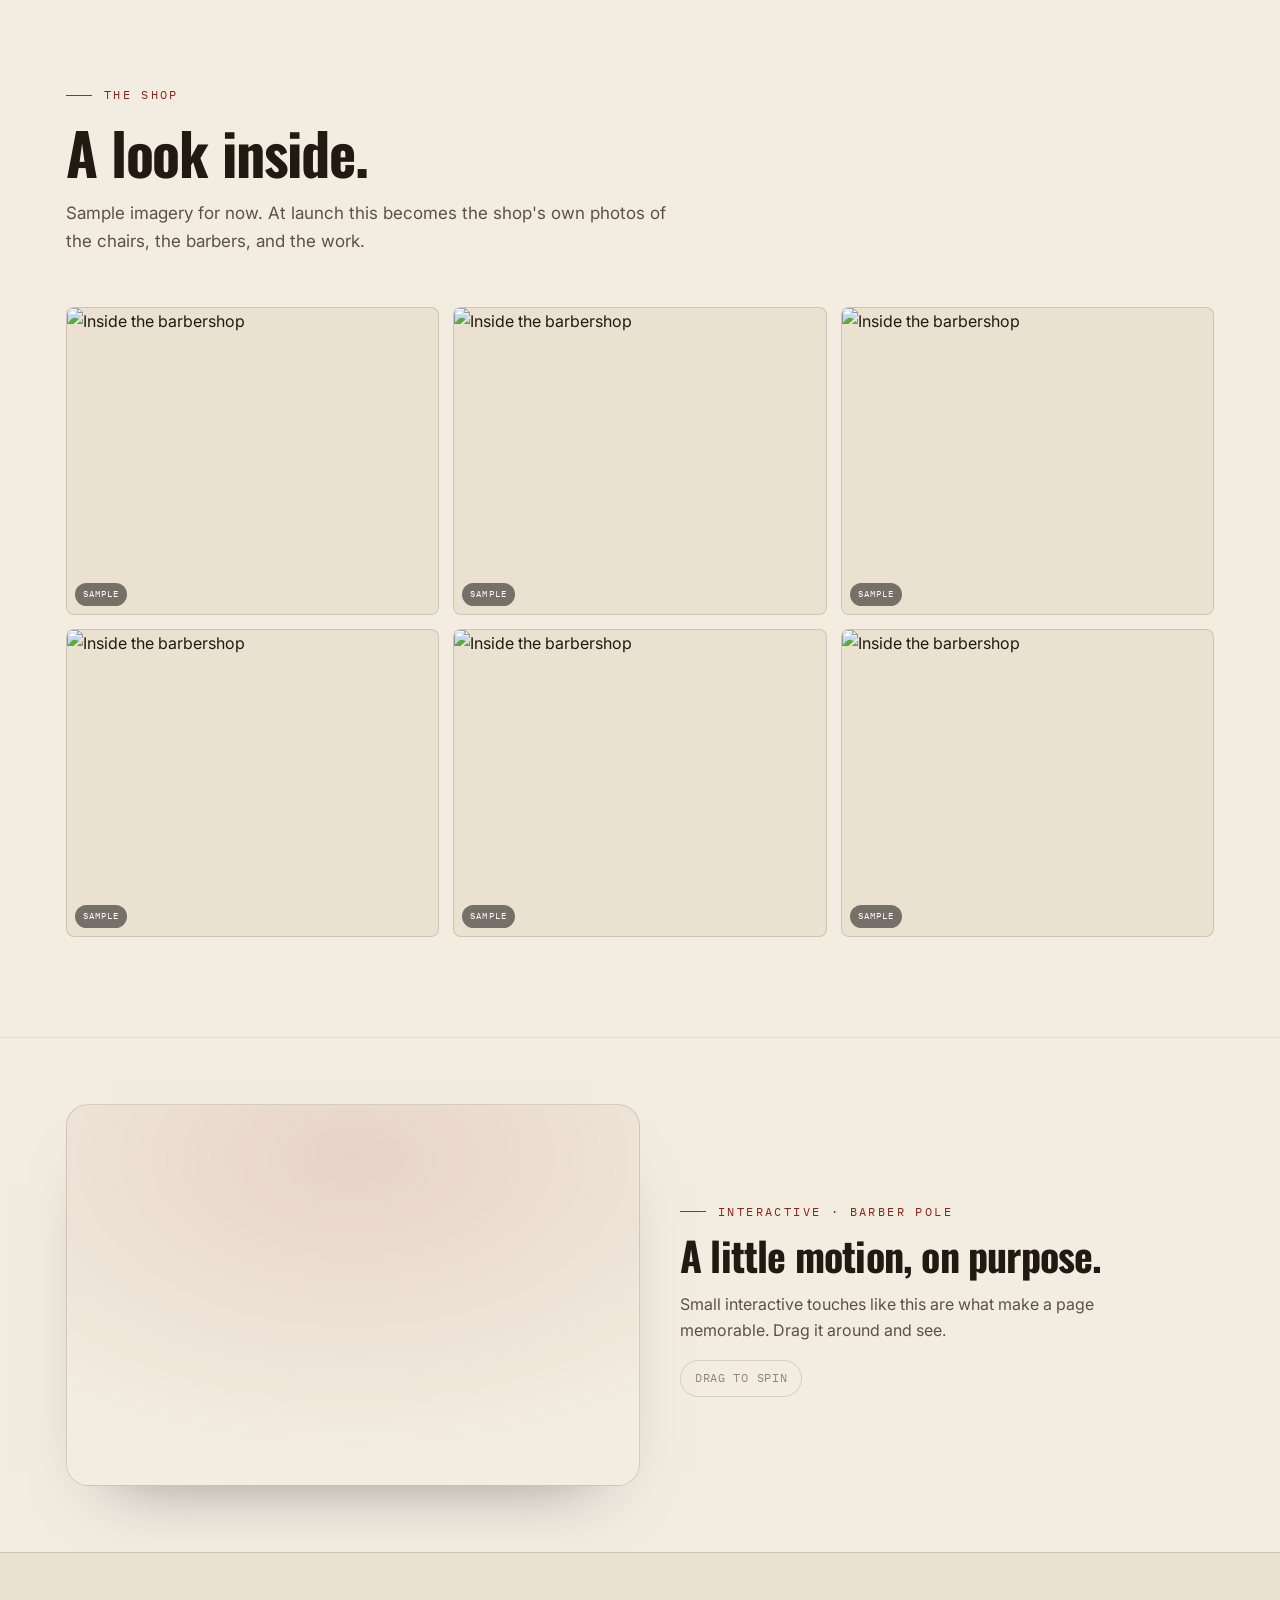
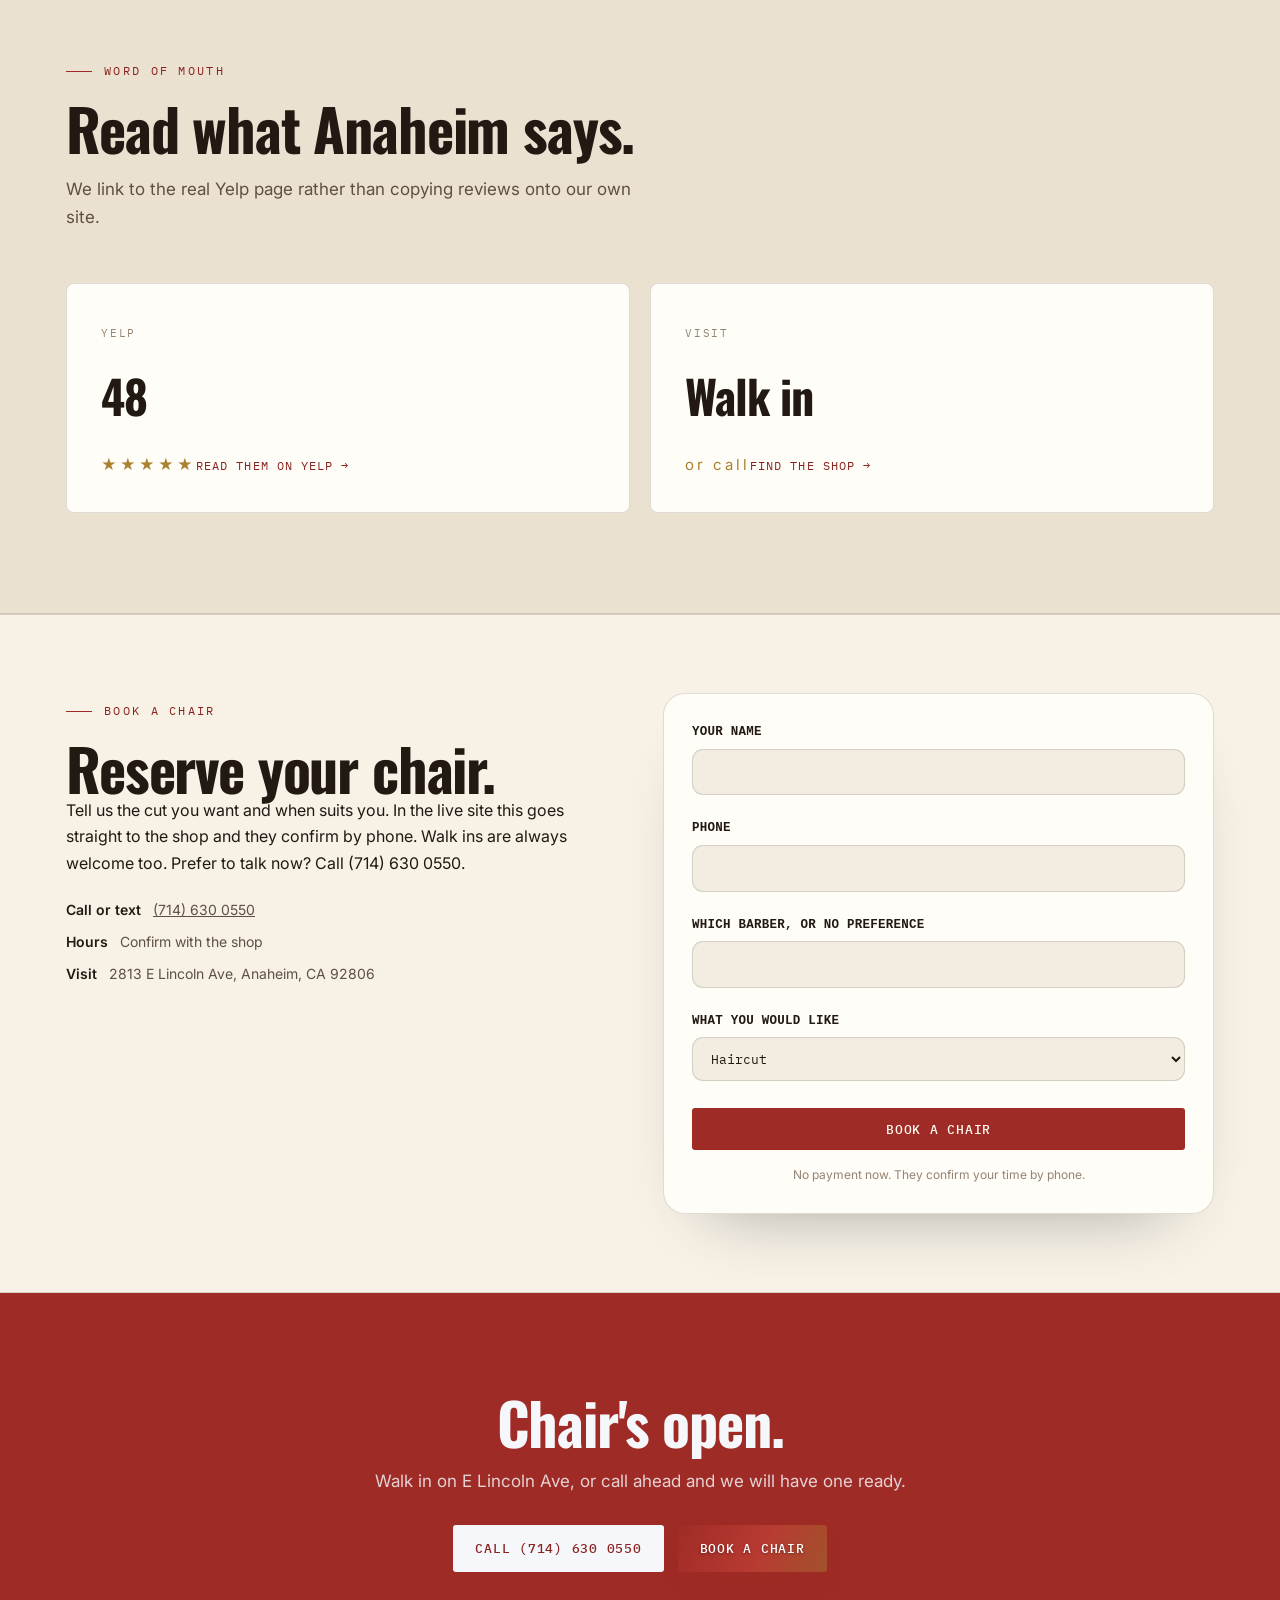
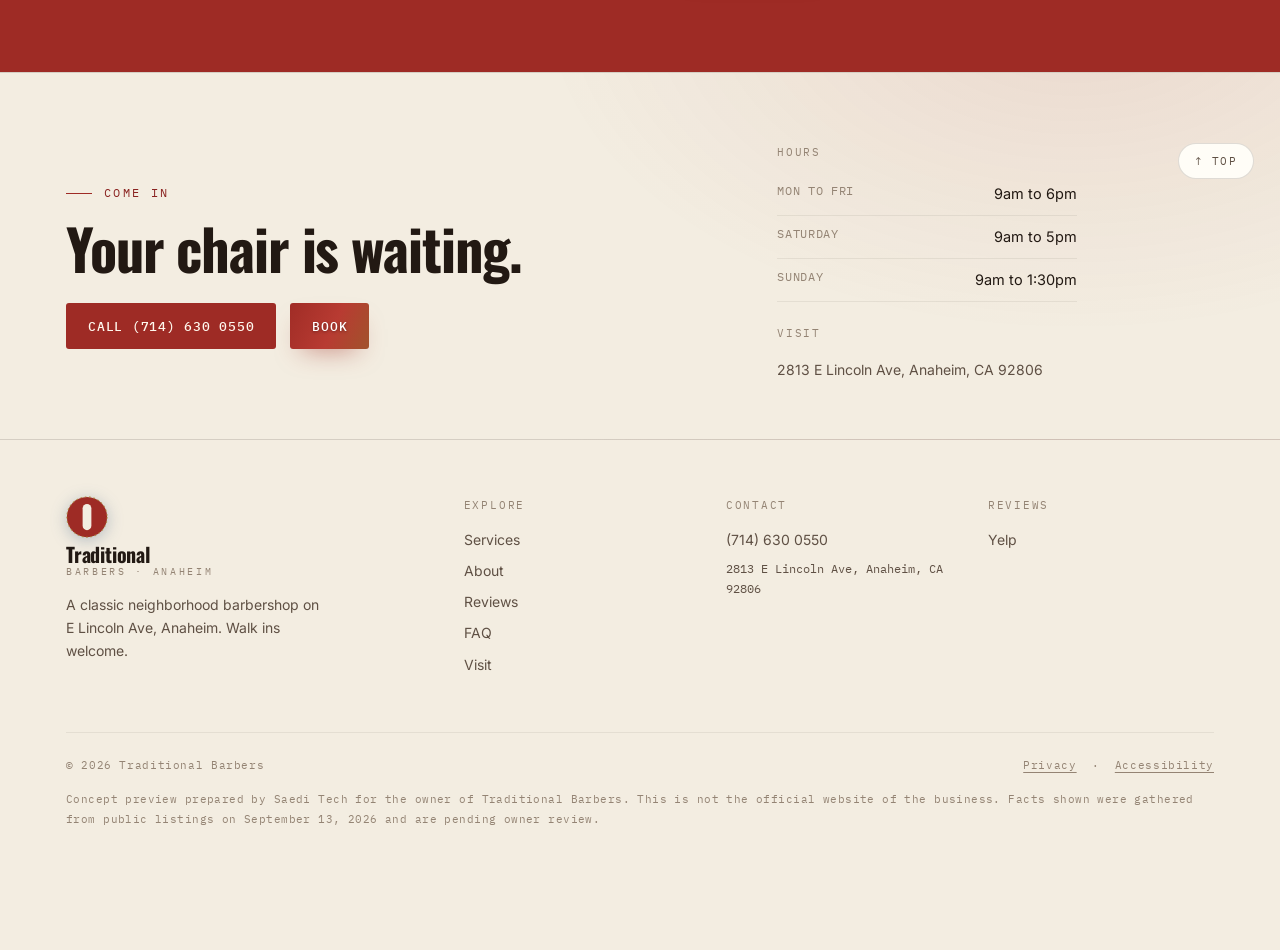
==== commit e150ca60: "Fix 3D hero loading, page reveal, spread 3D across page, unique heroes, correct photos Co-Authored-B" ====
--- a/index.html
+++ b/index.html
@@ -165,10 +165,10 @@
   </div>
 </section>
 <section class="ctaband"><div class="wrap"><h2 class="up">Chair's open.</h2><p class="up">Walk in on E Lincoln Ave, or call ahead and we will have one ready.</p><div class="cta up"><a class="btn btn-fill" href="tel:+17146300550">Call (714) 630 0550</a><a class="btn btn-book" href="#book">Book a chair</a></div></div></section>
-</main><script type="module" src="assets/hero3d.js"></script><script type="module" src="assets/objects3d.js?v=2"></script><footer>
+</main><script type="module" src="assets/hero3d.js?v=3"></script><script type="module" src="assets/objects3d.js?v=3"></script><footer>
   <button class="backtop" id="backtop" aria-label="Back to top">↑ Top</button>
   <div class="foot-hero"><div class="wrap"><div class="foot-top">
-    <div class="foot-cta"><p class="kick">Come in</p><h2>Your chair is waiting.</h2><div class="cta"><a class="btn btn-fill" href="tel:+17146300550">Call (714) 630 0550</a><a class="btn btn-line" href="visit.html">Find the shop</a></div></div>
+    <div class="foot-cta"><p class="kick">Come in</p><h2>Your chair is waiting.</h2><div class="cta"><a class="btn btn-fill" href="tel:+17146300550">Call (714) 630 0550</a><a class="btn btn-book" href="index.html#book">Book</a></div></div>
     <div class="foot-hours"><p class="ft">Hours</p><div class="hrow"><span>Mon to Fri</span><span>9am to 6pm</span></div><div class="hrow"><span>Saturday</span><span>9am to 5pm</span></div><div class="hrow"><span>Sunday</span><span>9am to 1:30pm</span></div><p class="ft" style="margin-top:22px">Visit</p><p class="addr">2813 E Lincoln Ave, Anaheim, CA 92806</p></div>
   </div></div></div>
   <div class="wrap foot-main">
--- a/assets/site.css
+++ b/assets/site.css
@@ -84,7 +84,7 @@
 header.hero{position:relative;min-height:100svh;overflow:hidden}
 .sticky{position:relative;min-height:100svh;overflow:hidden;display:flex;align-items:center;padding:90px 0 44px}
 /* scroll-driven exploded 3D hero */
-header.hero.scroll3d{height:340vh;min-height:0}
+header.hero.scroll3d{height:340vh;min-height:0;overflow:visible}
 header.hero.scroll3d .sticky{position:sticky;top:0;height:100svh;min-height:0;padding:0}
 .callouts{position:absolute;z-index:2;top:50%;left:26px;transform:translateY(-50%);max-width:360px;opacity:0;pointer-events:none;will-change:opacity}
 .callouts h3{font-family:'Oswald',sans-serif;font-weight:800;font-size:clamp(26px,3.2vw,40px);letter-spacing:-.02em;line-height:1.02;margin-bottom:18px}
@@ -409,3 +409,17 @@
 .btn-book:hover{background-position:100% 50%;transform:translateY(-1px);box-shadow:0 18px 32px -12px color-mix(in srgb,var(--indigo) 62%,transparent)}
 .btn-book:active{transform:translateY(0)}
 .navlinks a[href$="#book"],.navlinks a[href$="#book"]:hover{color:var(--shu-tx);font-weight:600}
+
+/* ---- hero overlap fix: reserve header space + fit tall headlines (desktop) ---- */
+@media (min-width:941px){
+  header.hero.scroll3d .sticky{padding:126px 0 64px !important;align-items:center}
+  header.hero.scroll3d h1{font-size:clamp(44px,5.6vw,74px)}
+  .callouts{top:calc(50% + 30px)}
+}
+
+/* ---- prominent animated Book pill in header nav ---- */
+.navlinks a[href$="#book"]{background:linear-gradient(115deg,var(--indigo),var(--shu));color:#fff !important;padding:9px 18px;border-radius:40px;text-shadow:0 1px 2px rgba(0,0,0,.3);box-shadow:0 8px 18px -9px color-mix(in srgb,var(--indigo) 55%,transparent);background-size:160% 160%;background-position:0% 50%;transition:background-position .55s var(--ease),transform .2s,box-shadow .3s}
+.navlinks a[href$="#book"]:hover{background-position:100% 50%;transform:translateY(-1px);box-shadow:0 12px 22px -9px color-mix(in srgb,var(--indigo) 62%,transparent)}
+.navlinks a[href$="#book"]::after{display:none !important}
+/* ---- footer reveal + CTA polish ---- */
+.foot-hero .foot-cta h2{transition:transform .7s var(--ease),opacity .7s var(--ease)}
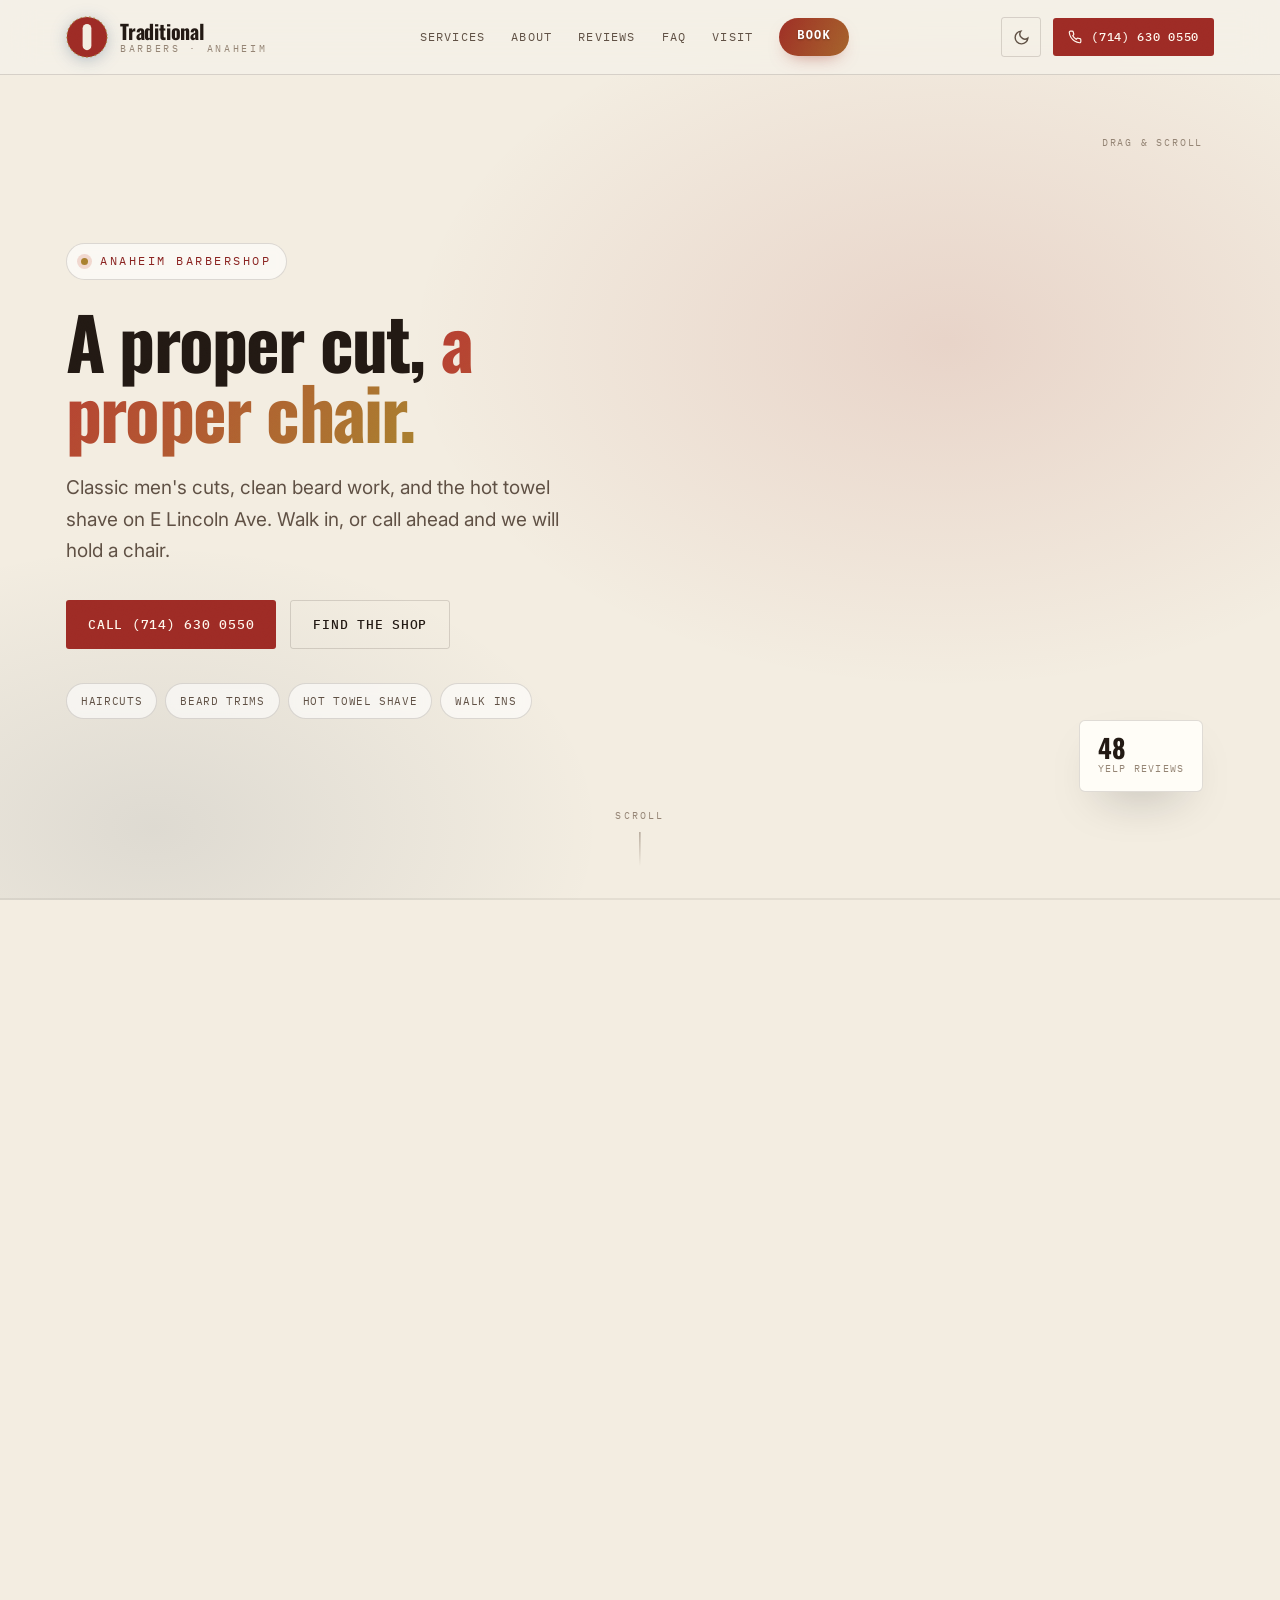
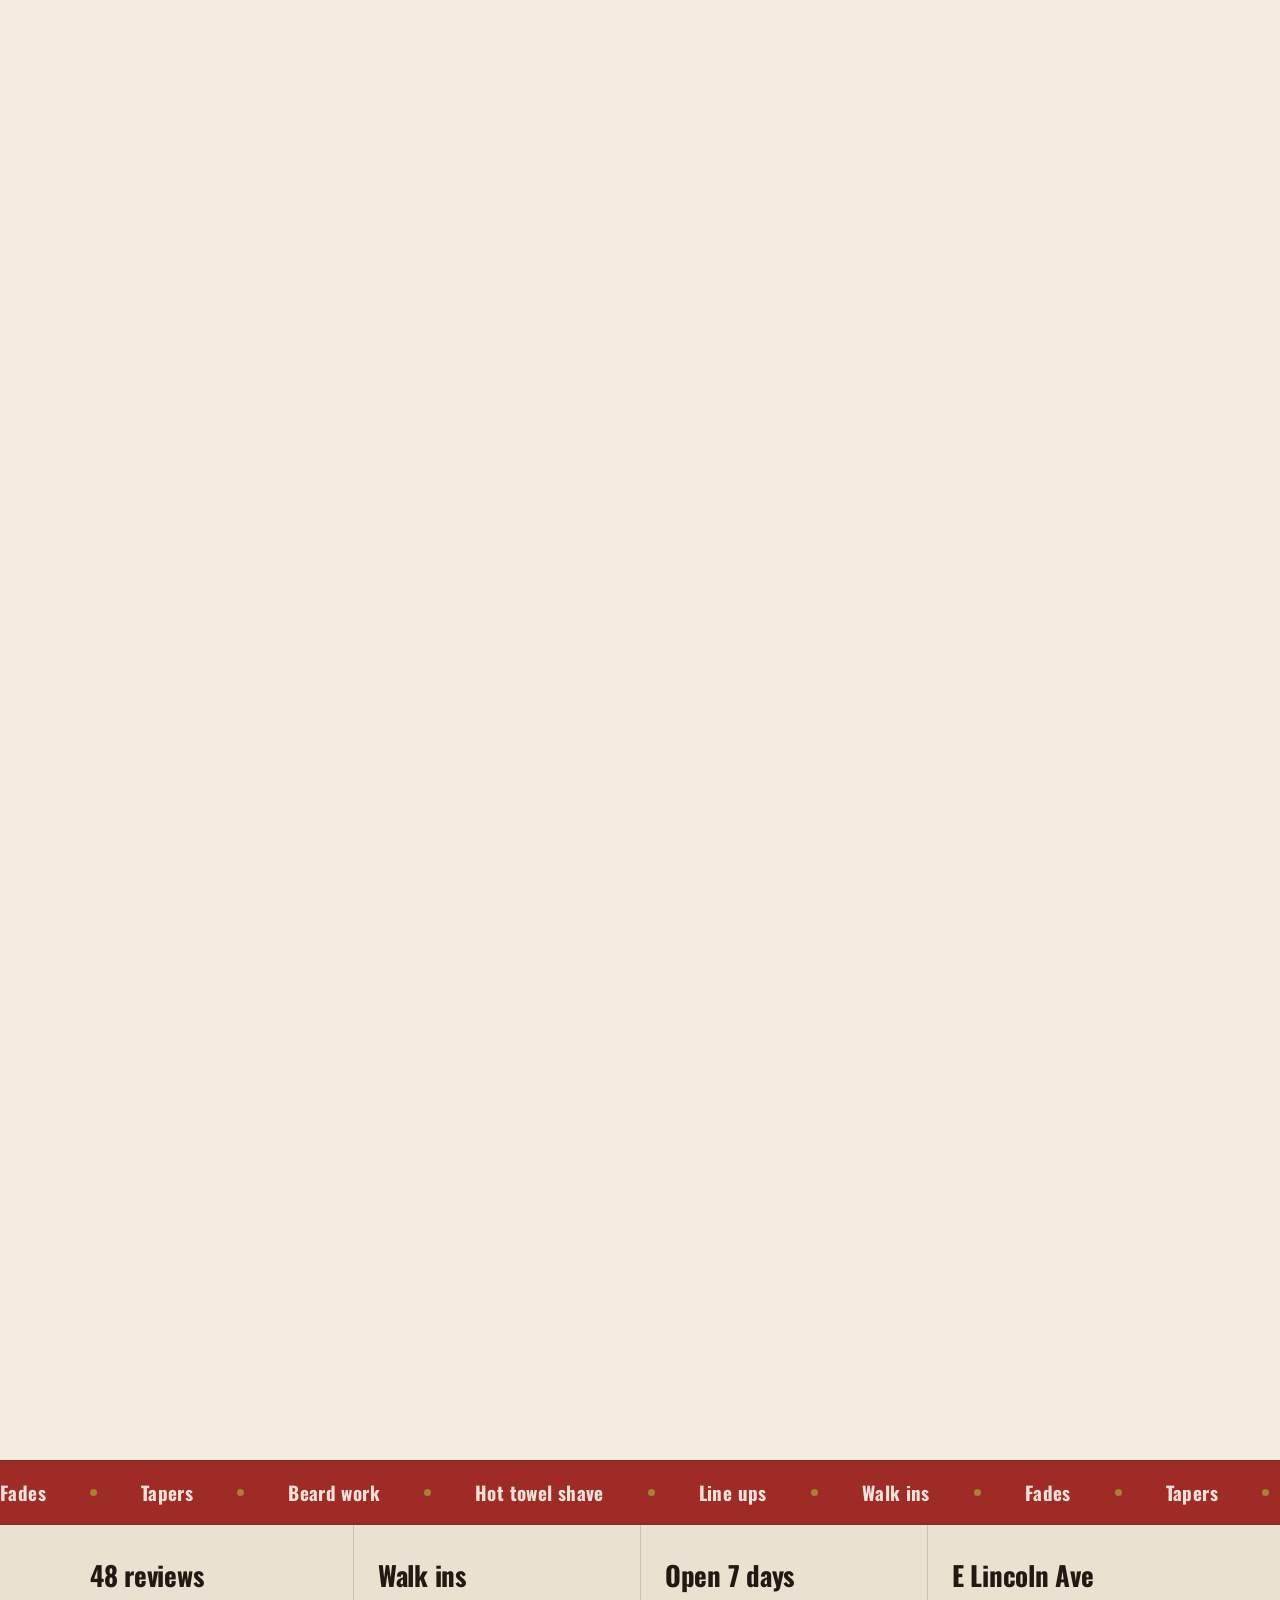
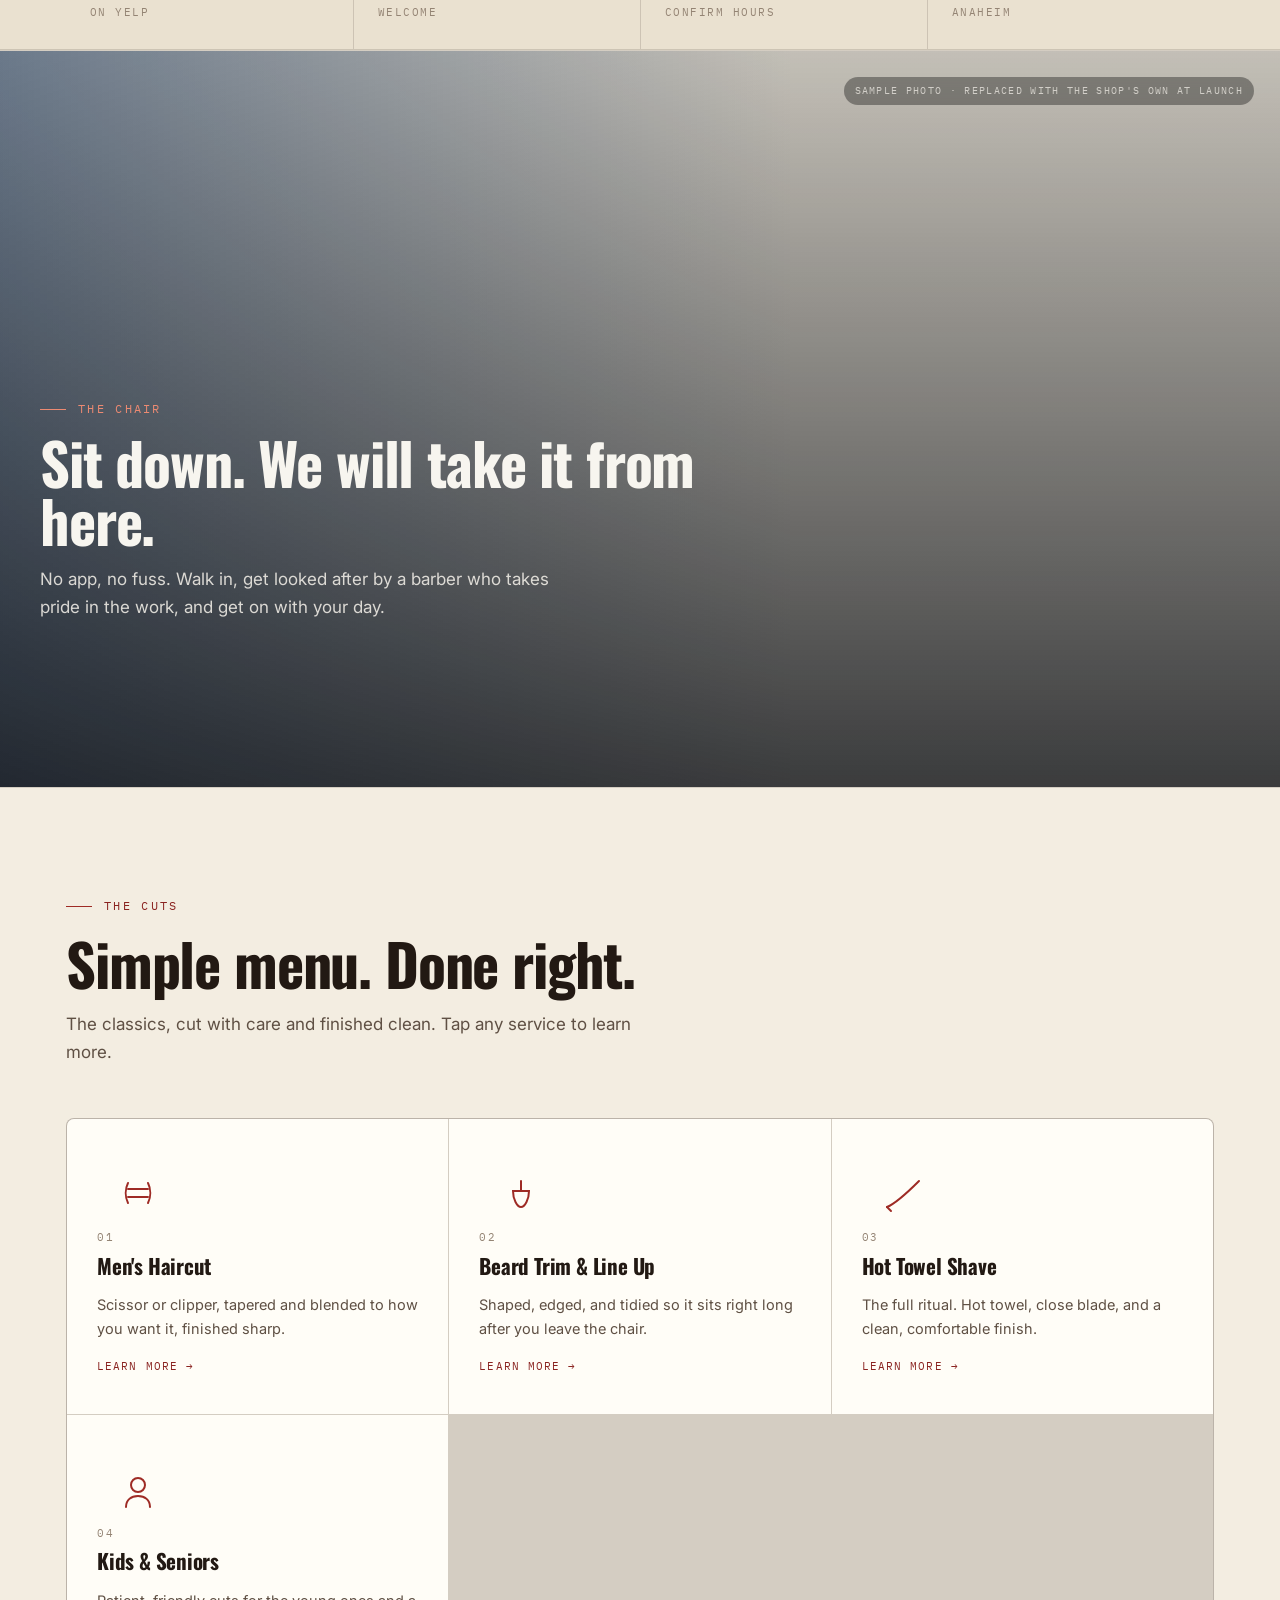
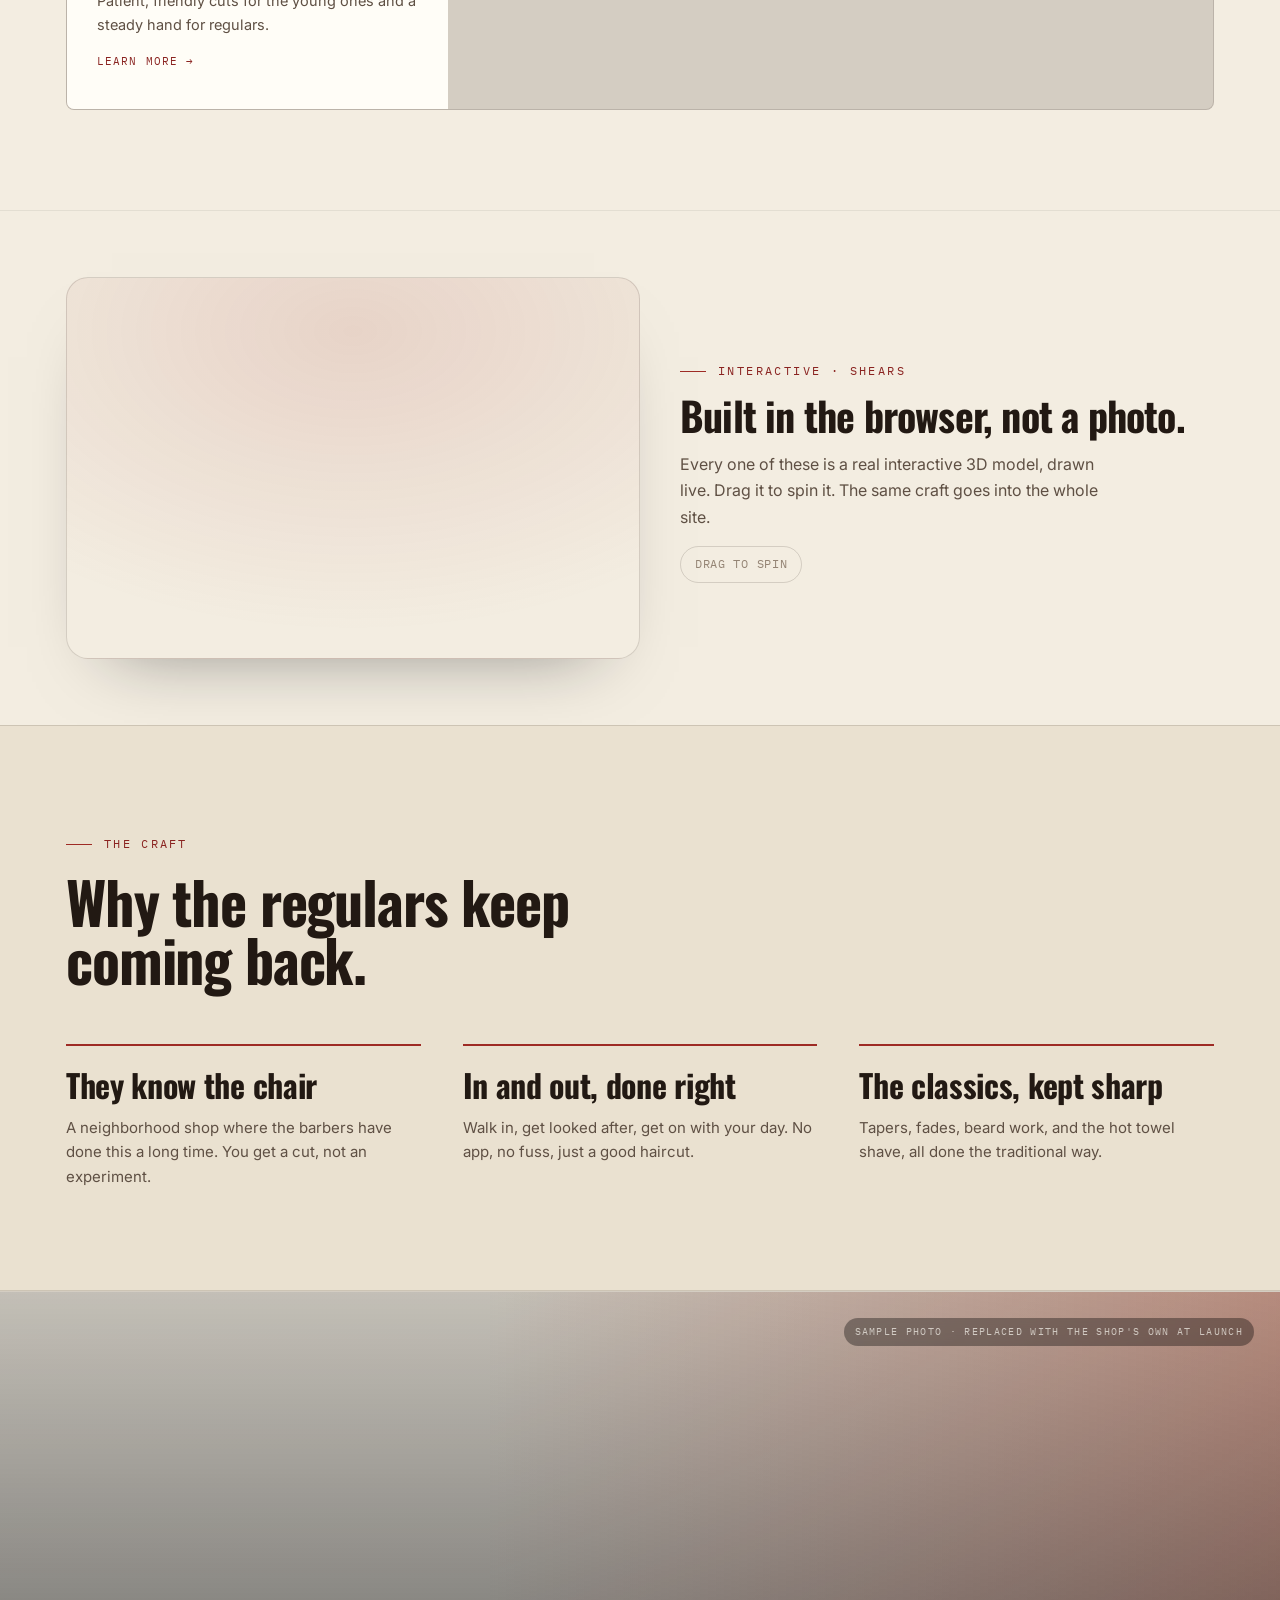
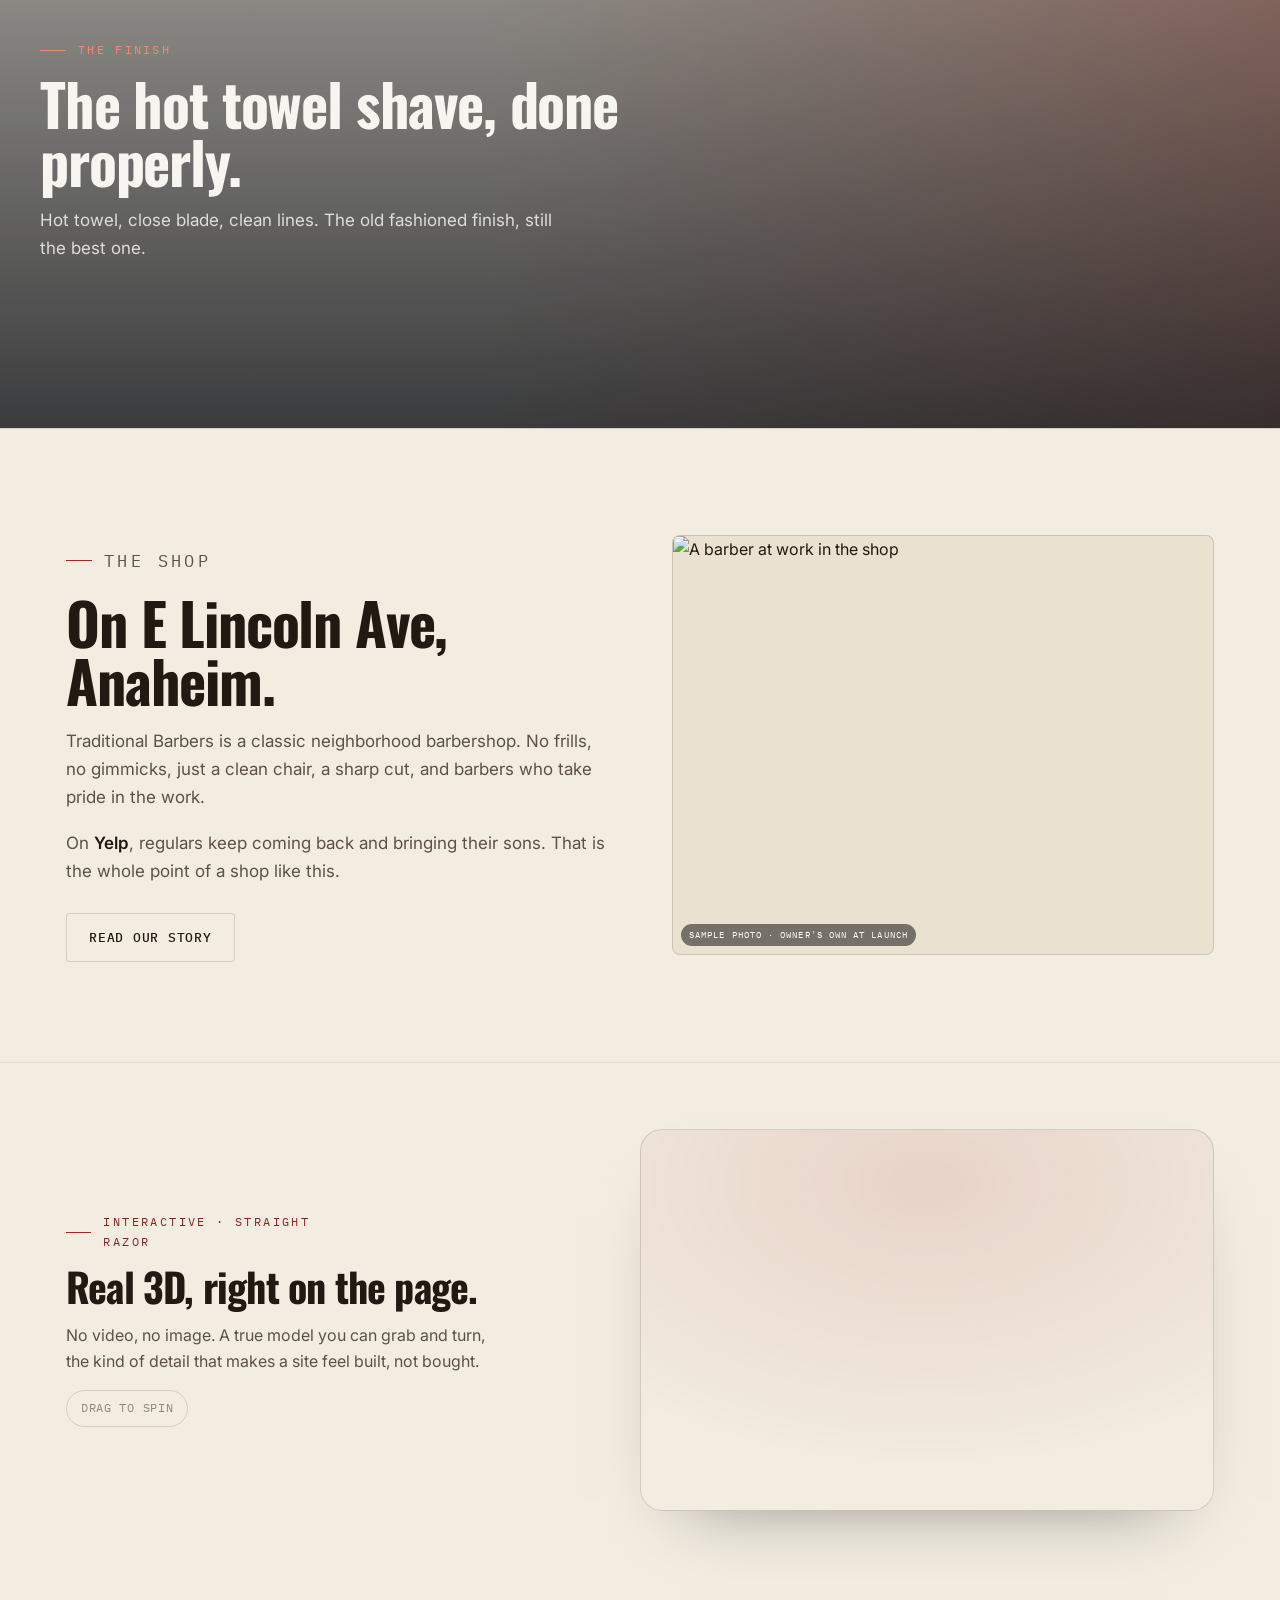
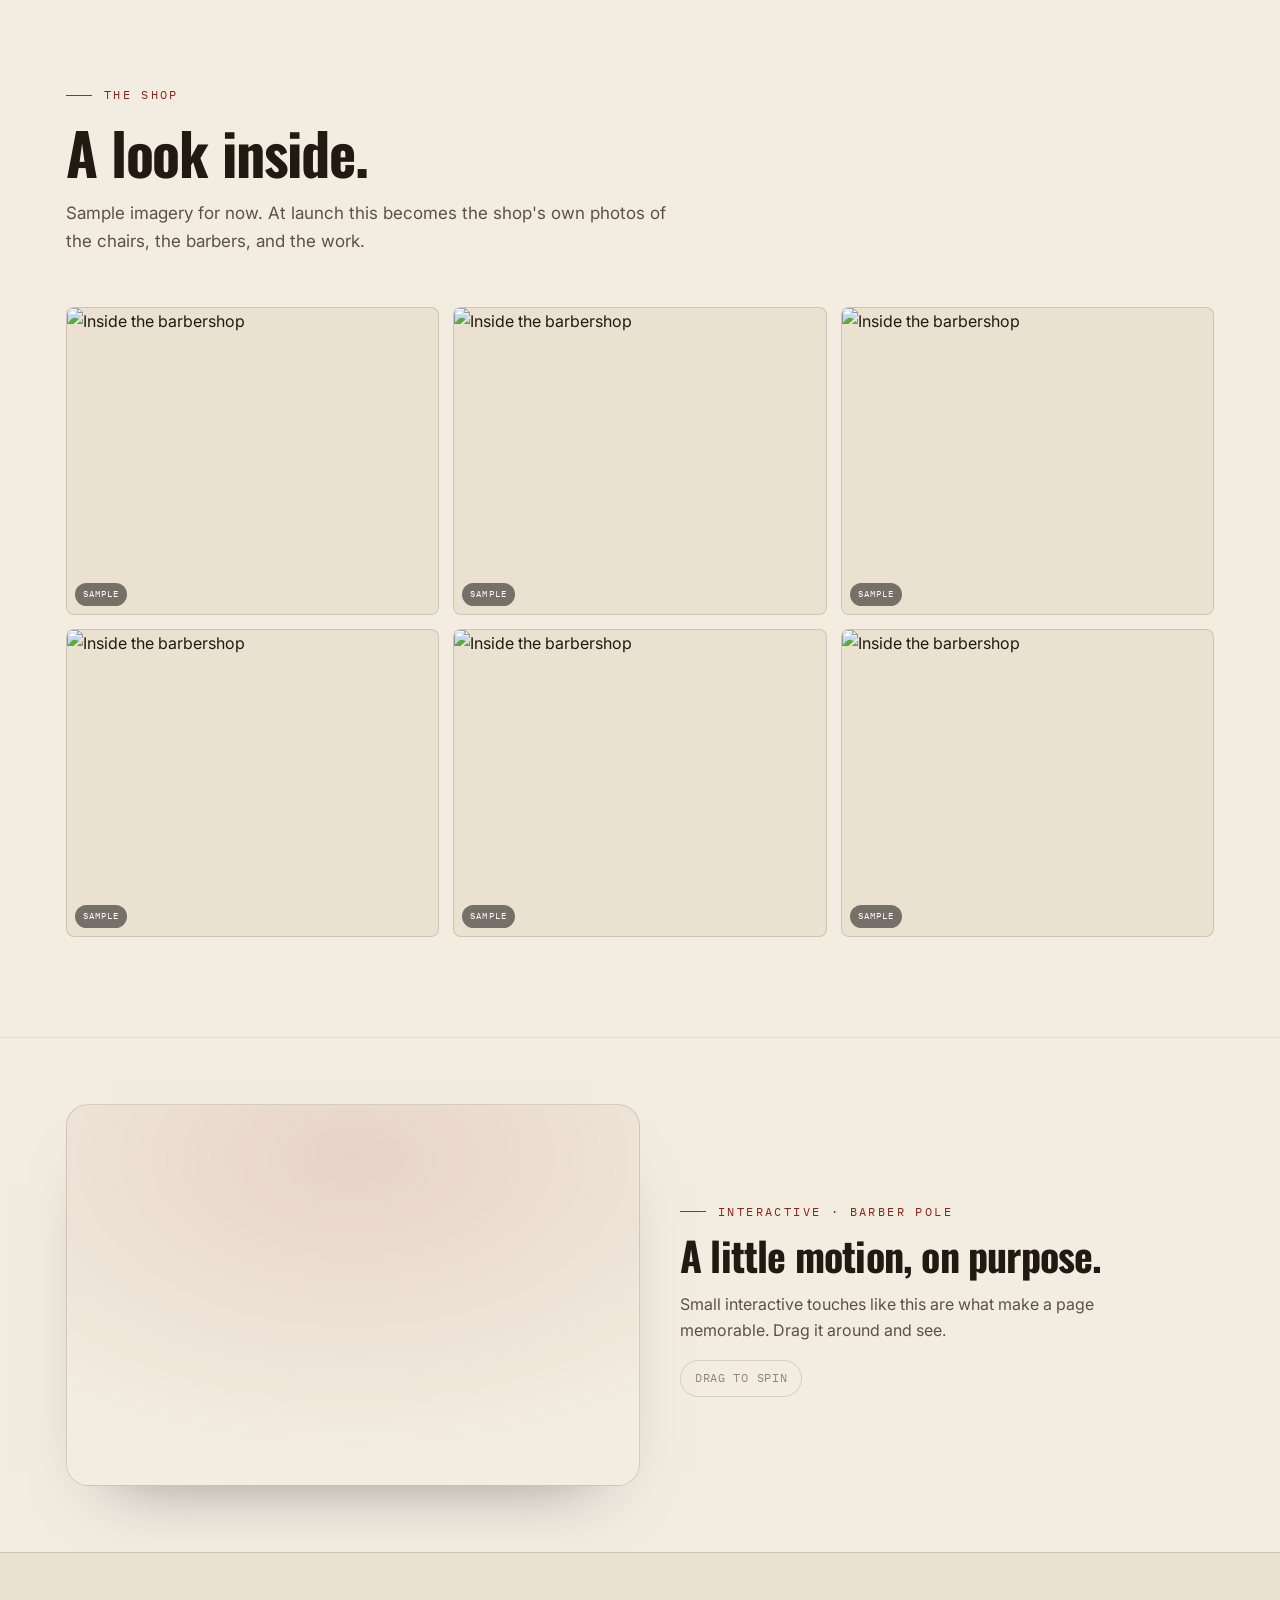
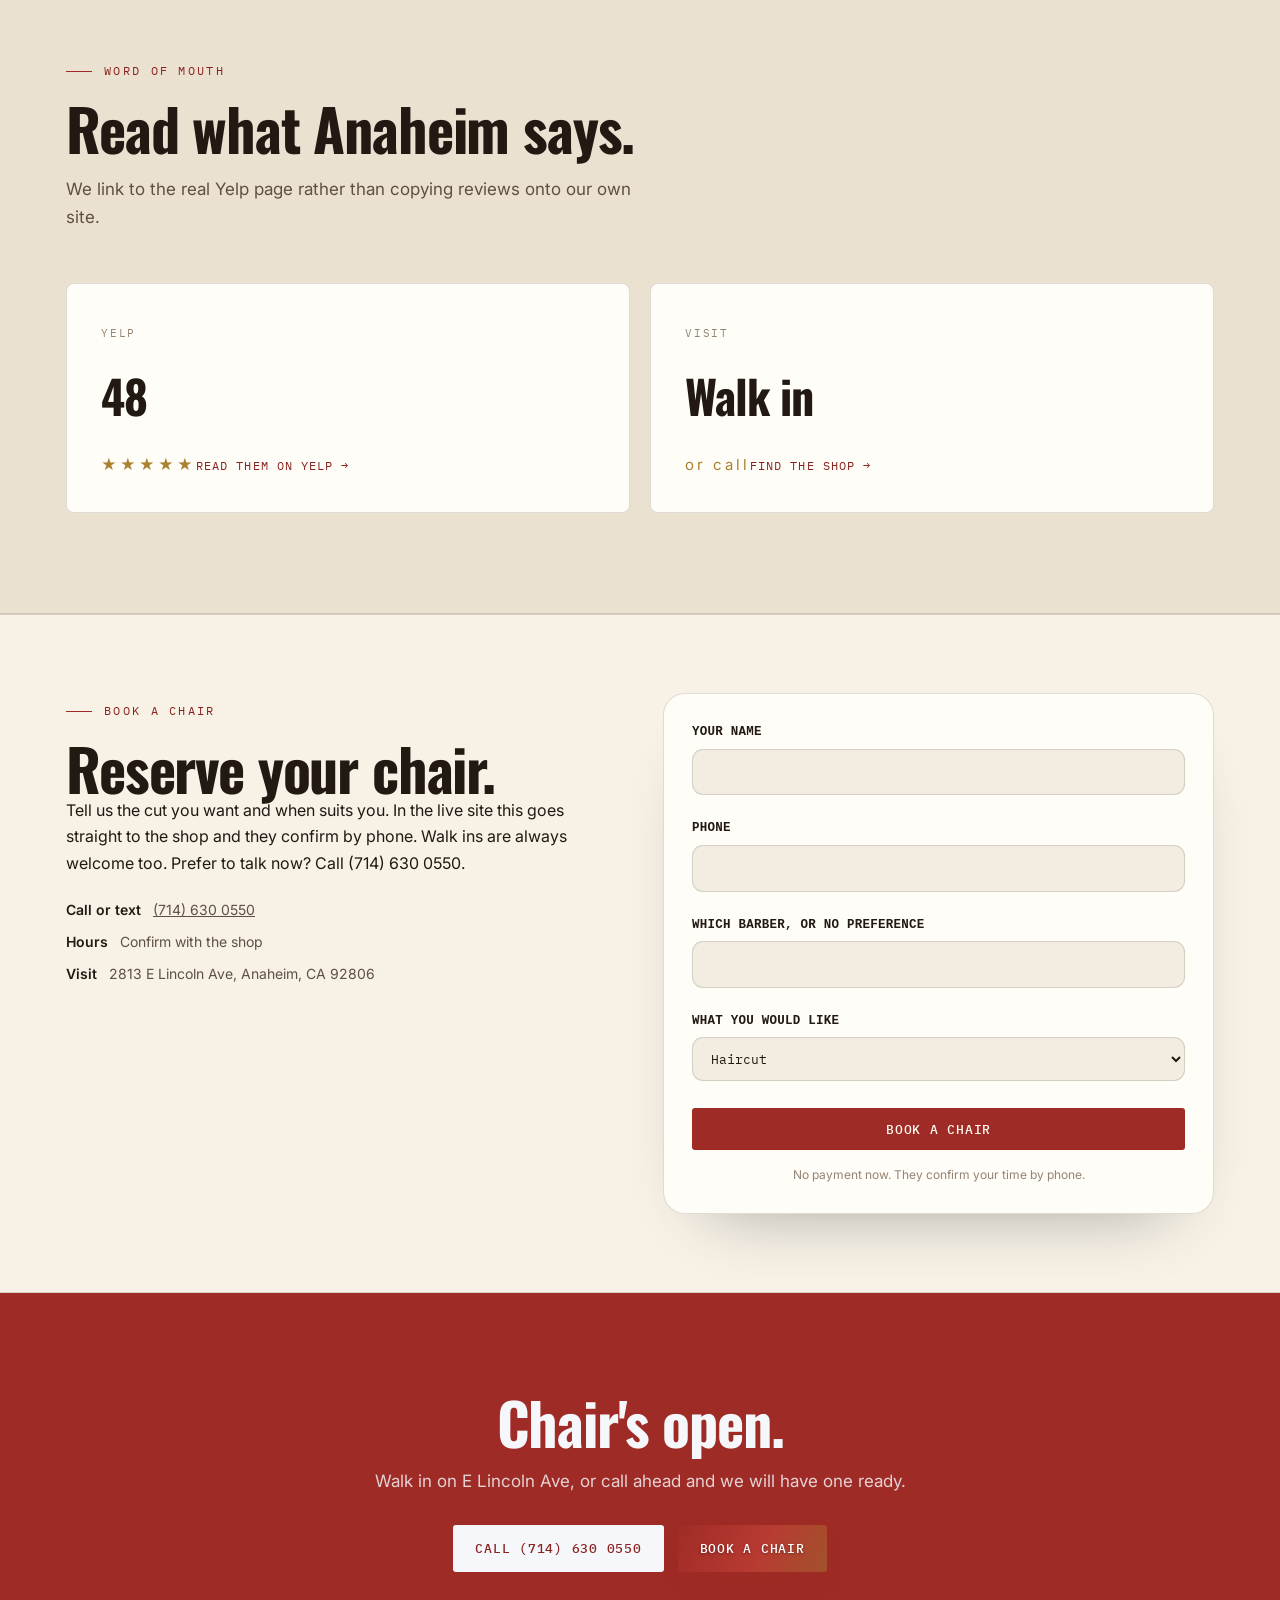
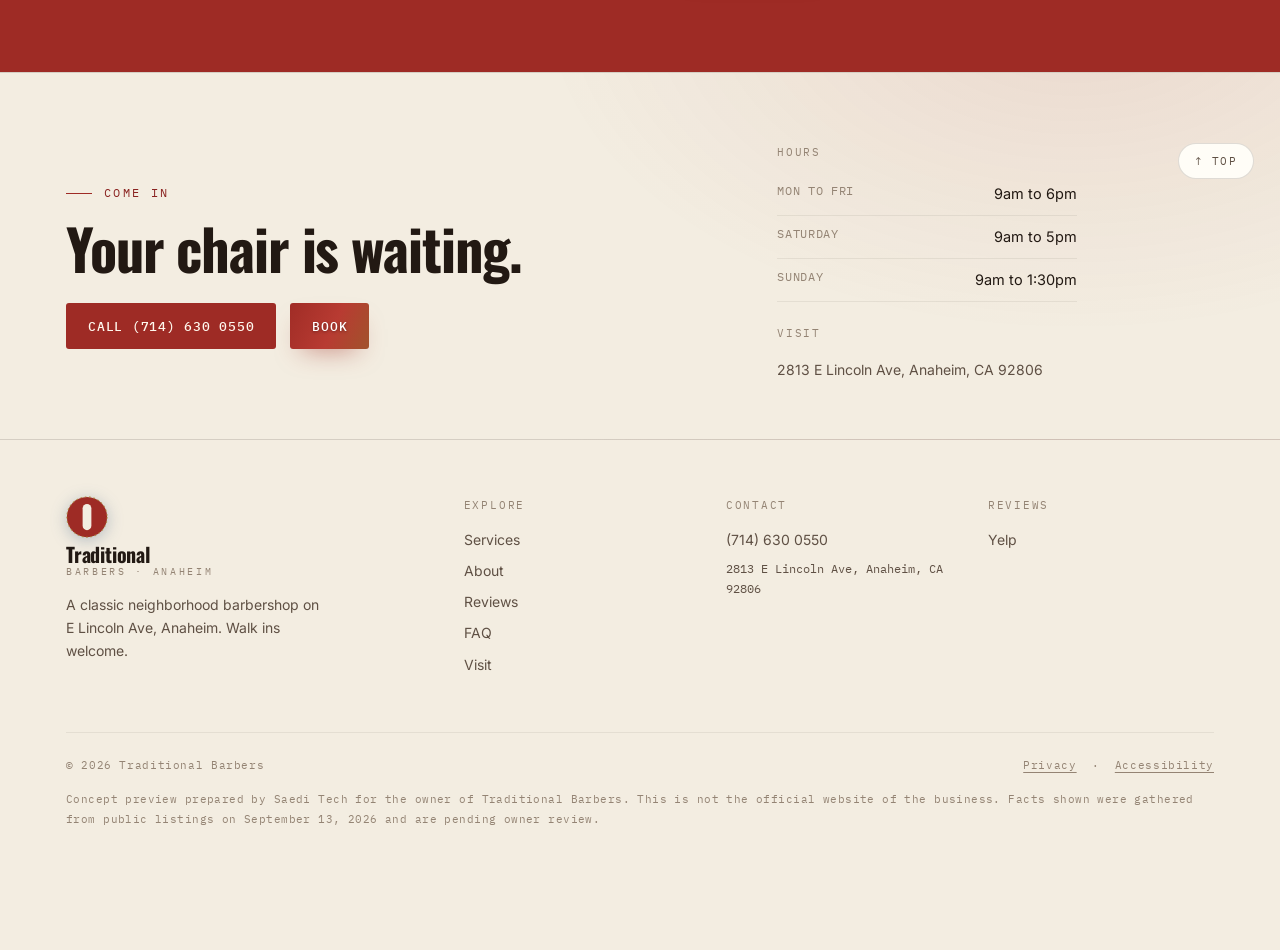
==== commit ac903bf3: "Fix 3D hero loading, page reveal, spread 3D across page, unique heroes, correct photos Co-Authored-B" ====
--- a/index.html
+++ b/index.html
@@ -16,7 +16,7 @@
 </head>
 <body>
 <a class="skip" href="#main">Skip to content</a>
-<header class="sitehead" id="sitehead"><div class="topbar"><div class="wrap tbin"><span class="tb-l"><b>Classic barbershop</b> · Anaheim</span><span class="tb-r"><span>Walk ins welcome</span><span class="dot2"></span><a href="tel:+17146300550">(714) 630 0550</a></span></div></div>
+<header class="sitehead" id="sitehead">
 <nav class="top" aria-label="Main">
   <div class="wrap navin">
     <a class="logo" href="index.html" aria-label="Traditional Barbers, home"><svg class="emblem" viewBox="0 0 48 48" aria-hidden="true"><circle cx="24" cy="24" r="23" fill="var(--indigo)"/><circle cx="24" cy="24" r="23" fill="none" stroke="var(--shu)" stroke-width="1.4" stroke-dasharray="2 3" opacity=".7"/><rect x="19" y="9" width="10" height="30" rx="5" fill="#f3ede1"/><path d="M19 15l10 5M19 22l10 5M19 29l10 5" stroke="var(--navy)" stroke-width="2.4"/></svg><span class="wm"><span class="n">Traditional</span><span class="s">Barbers · Anaheim</span></span></a>
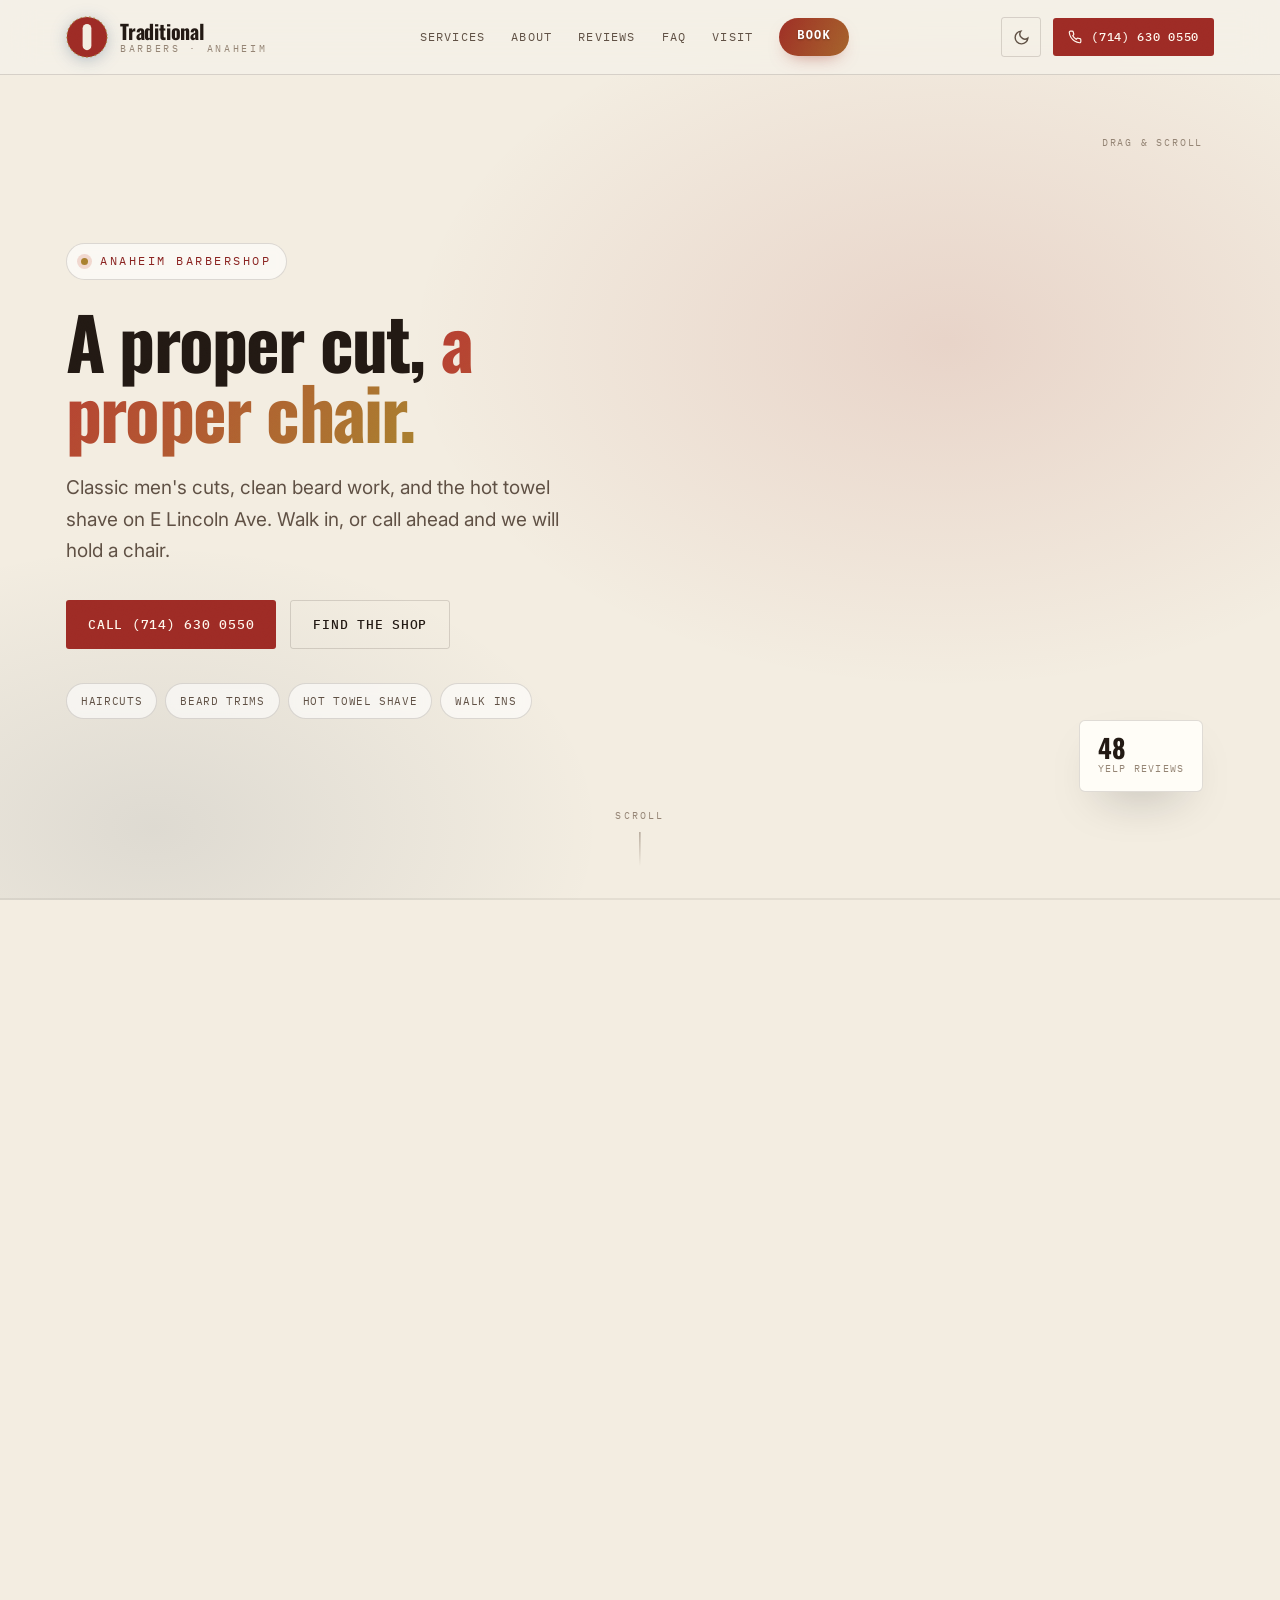
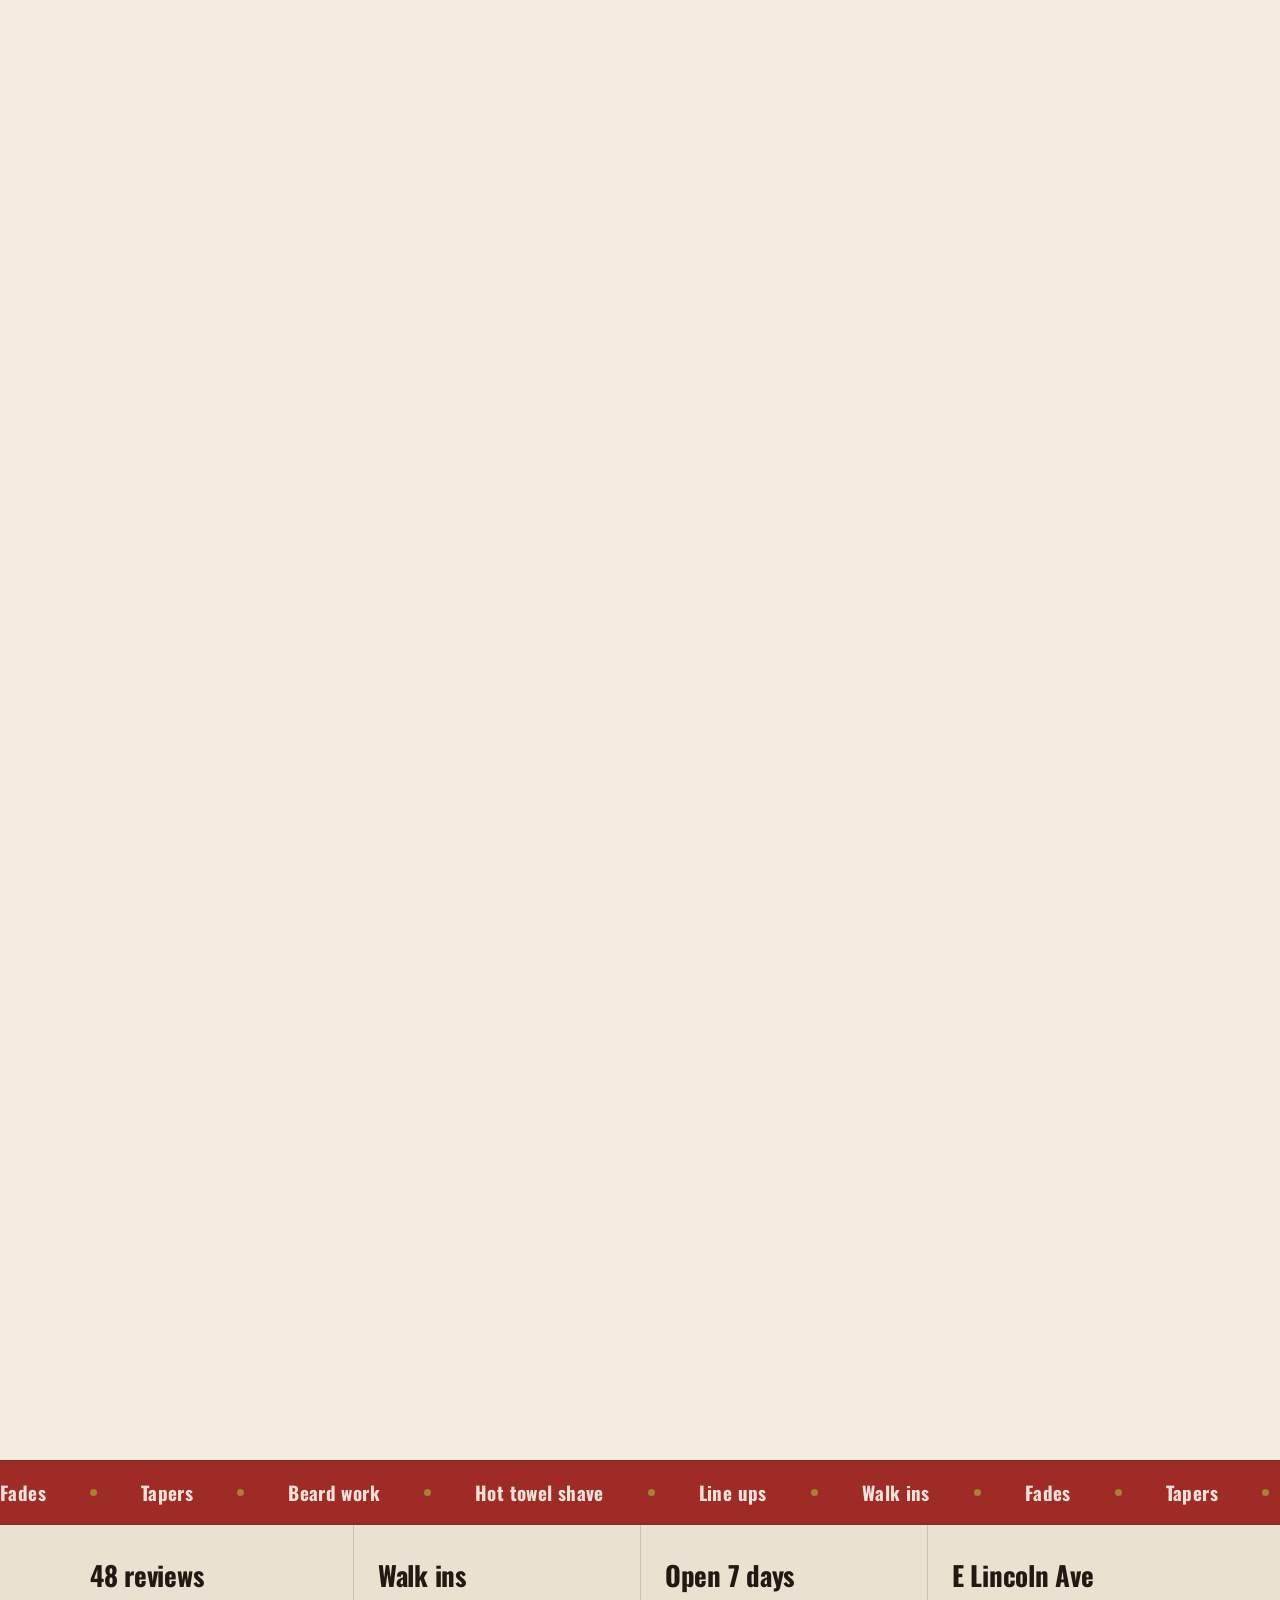
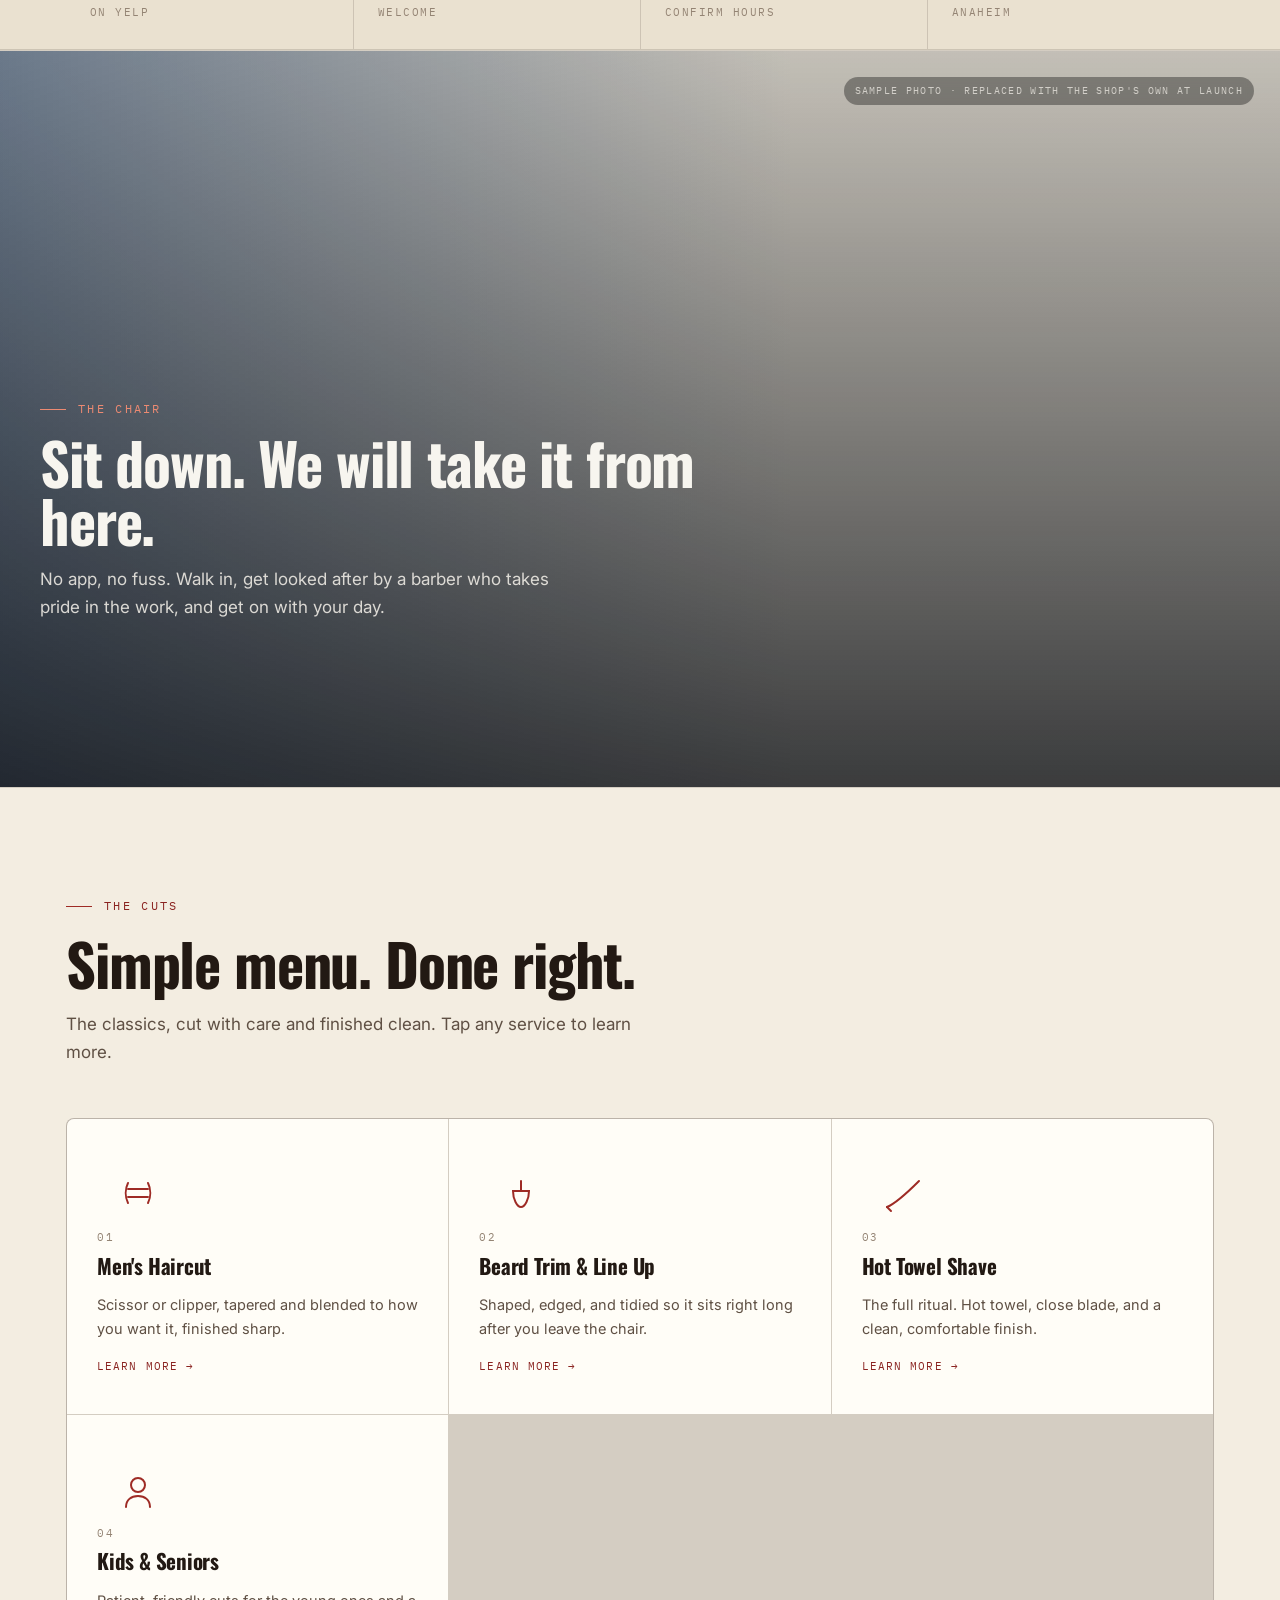
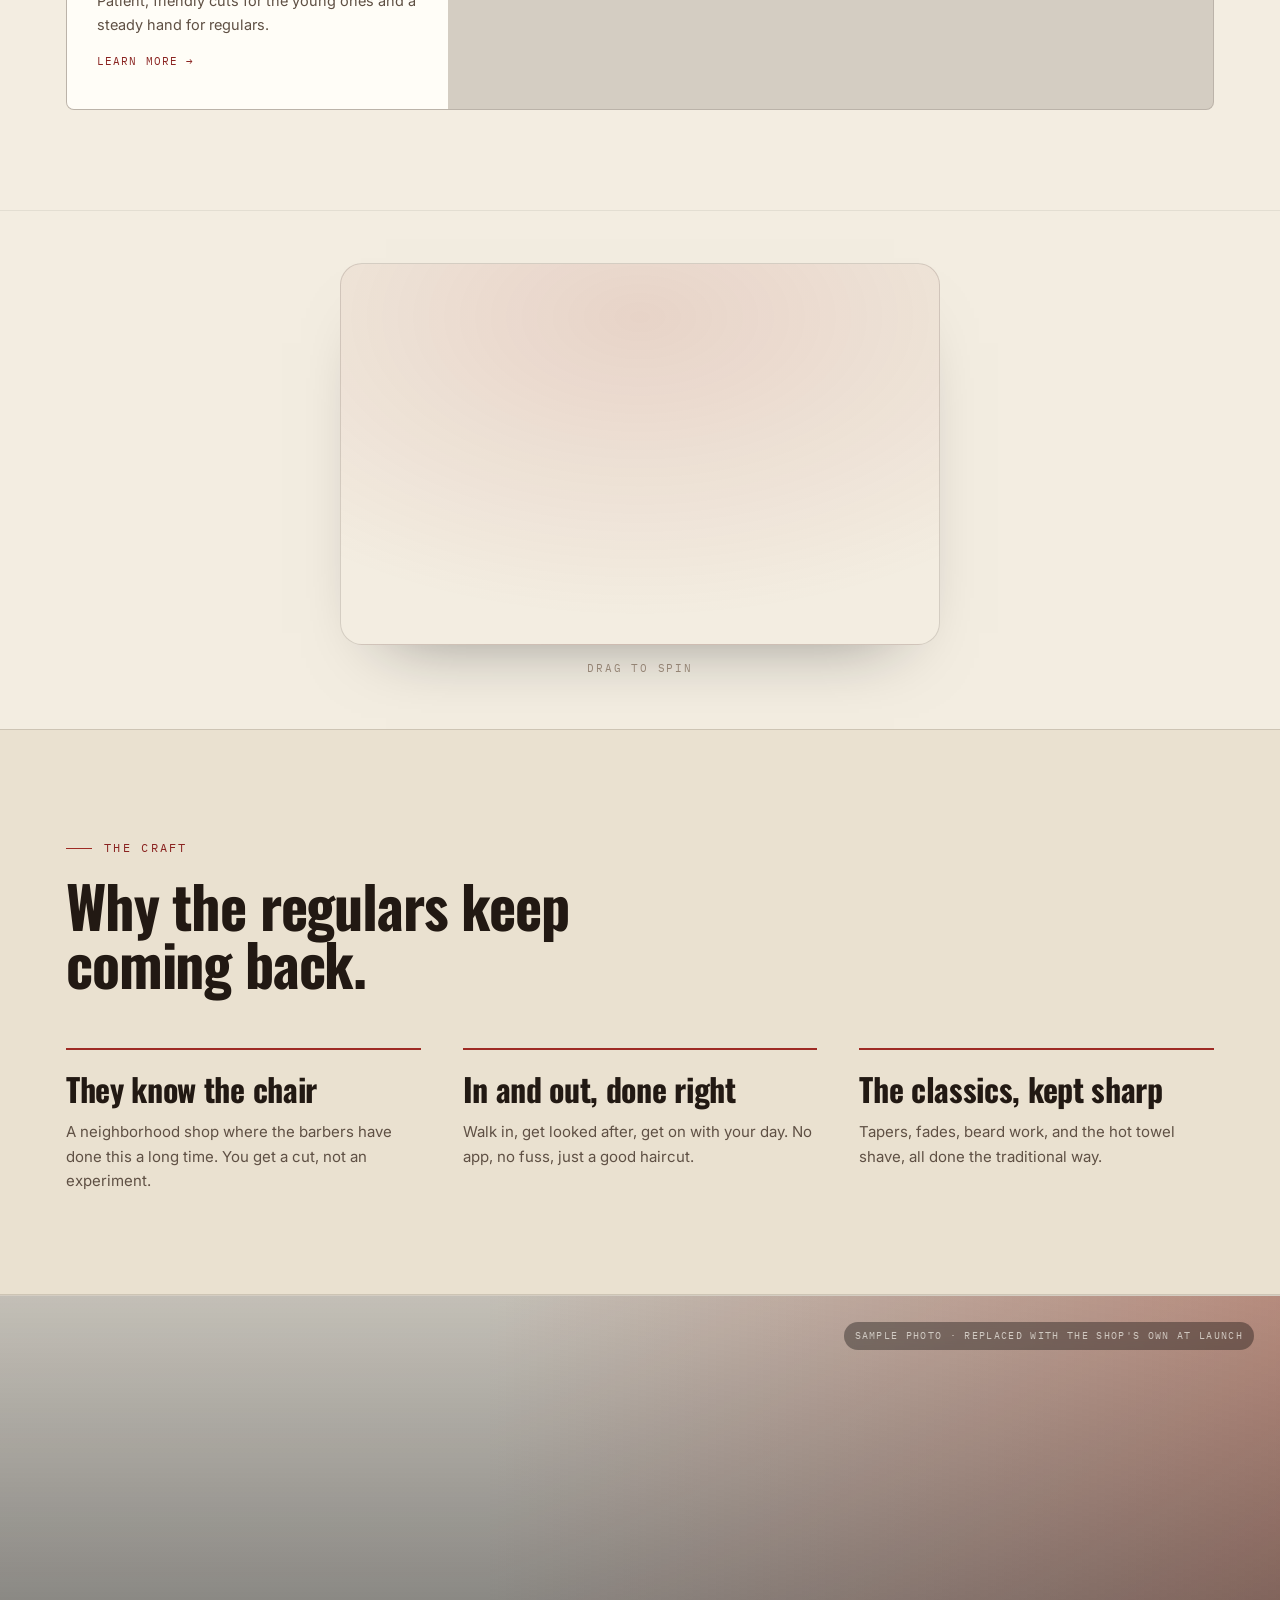
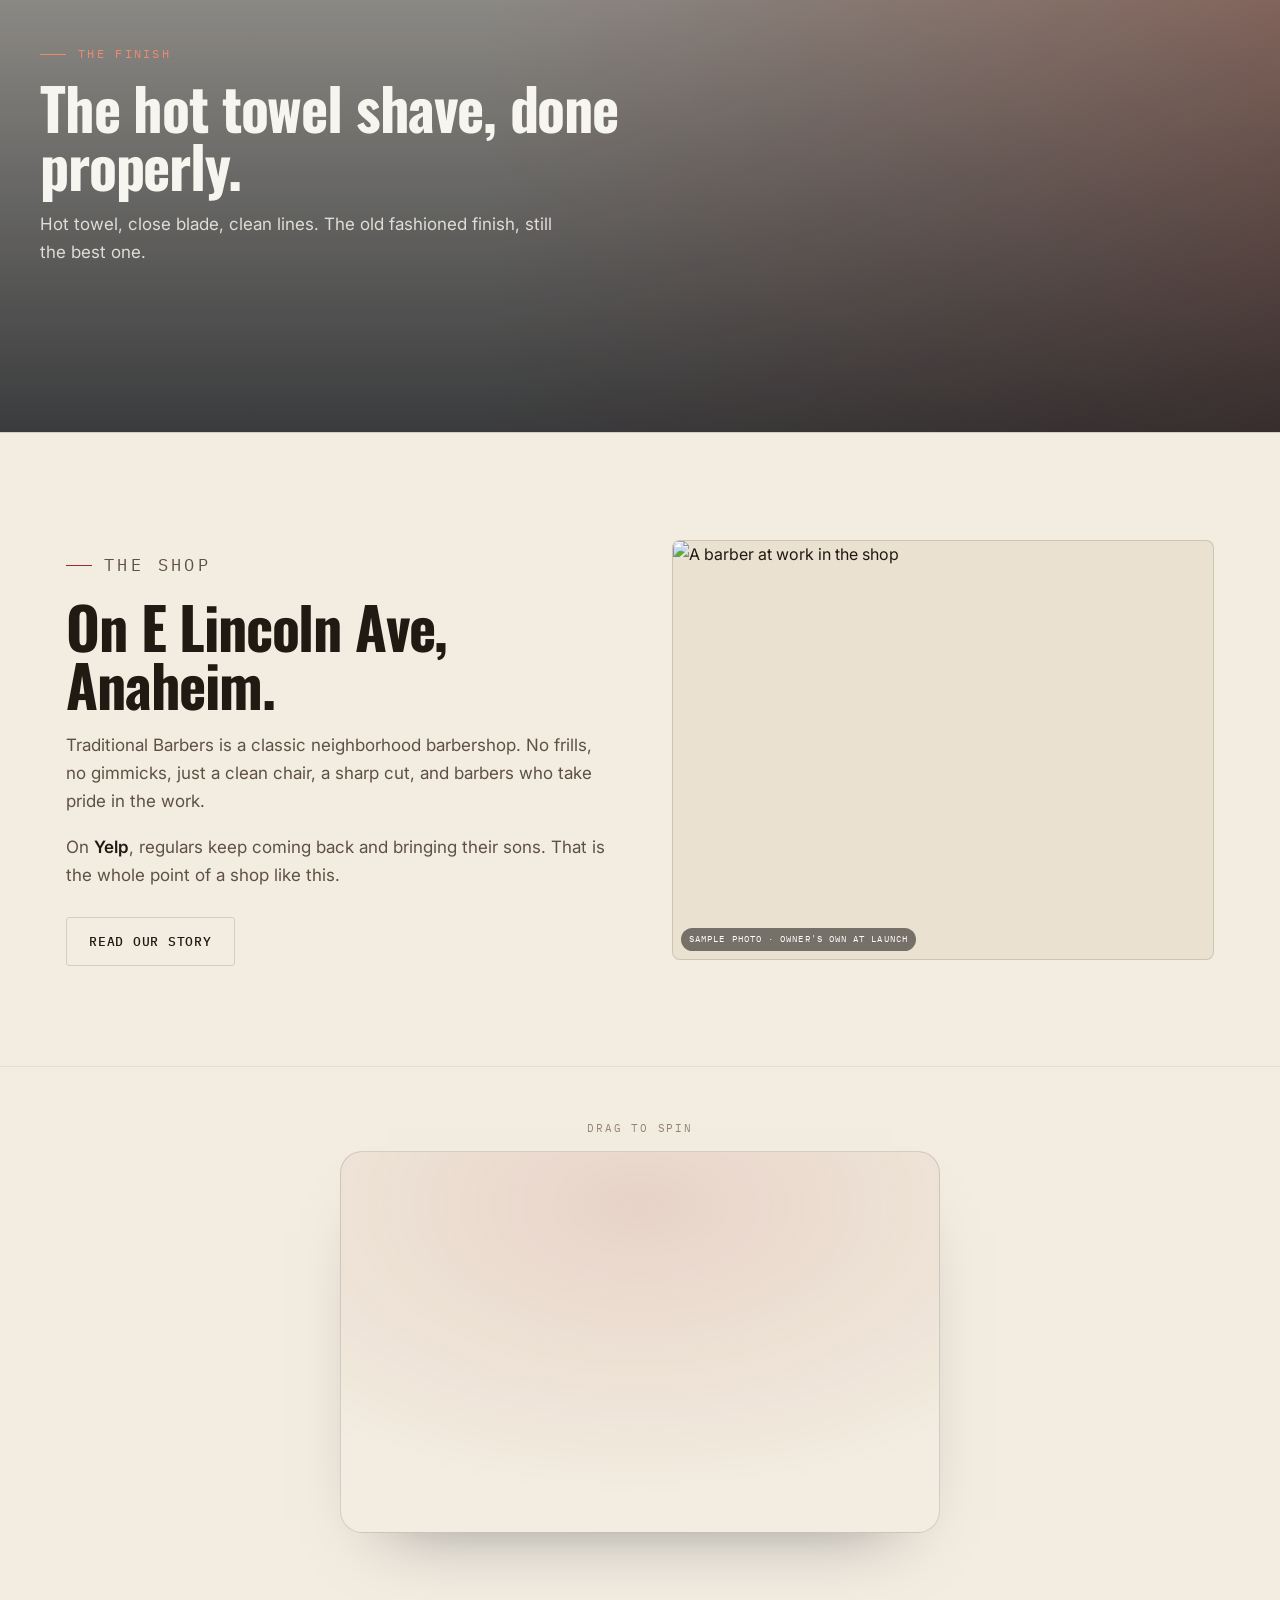
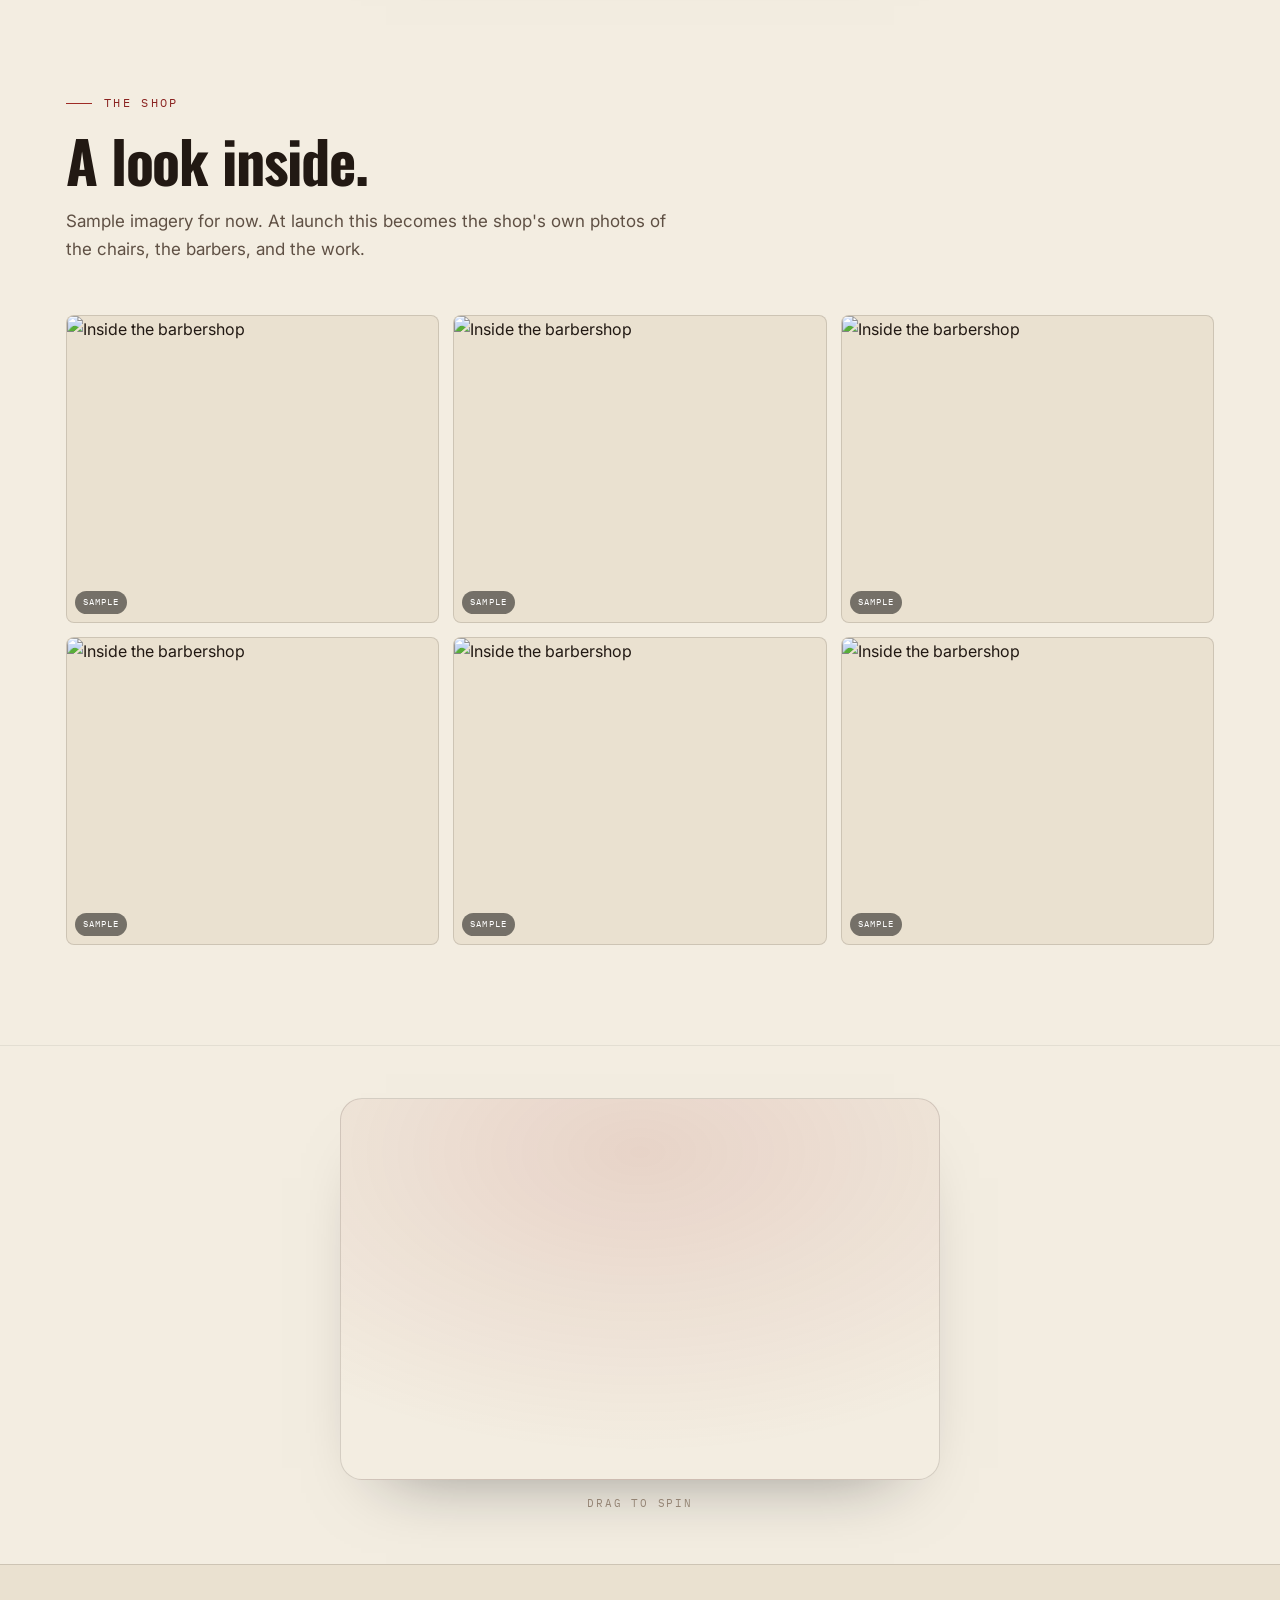
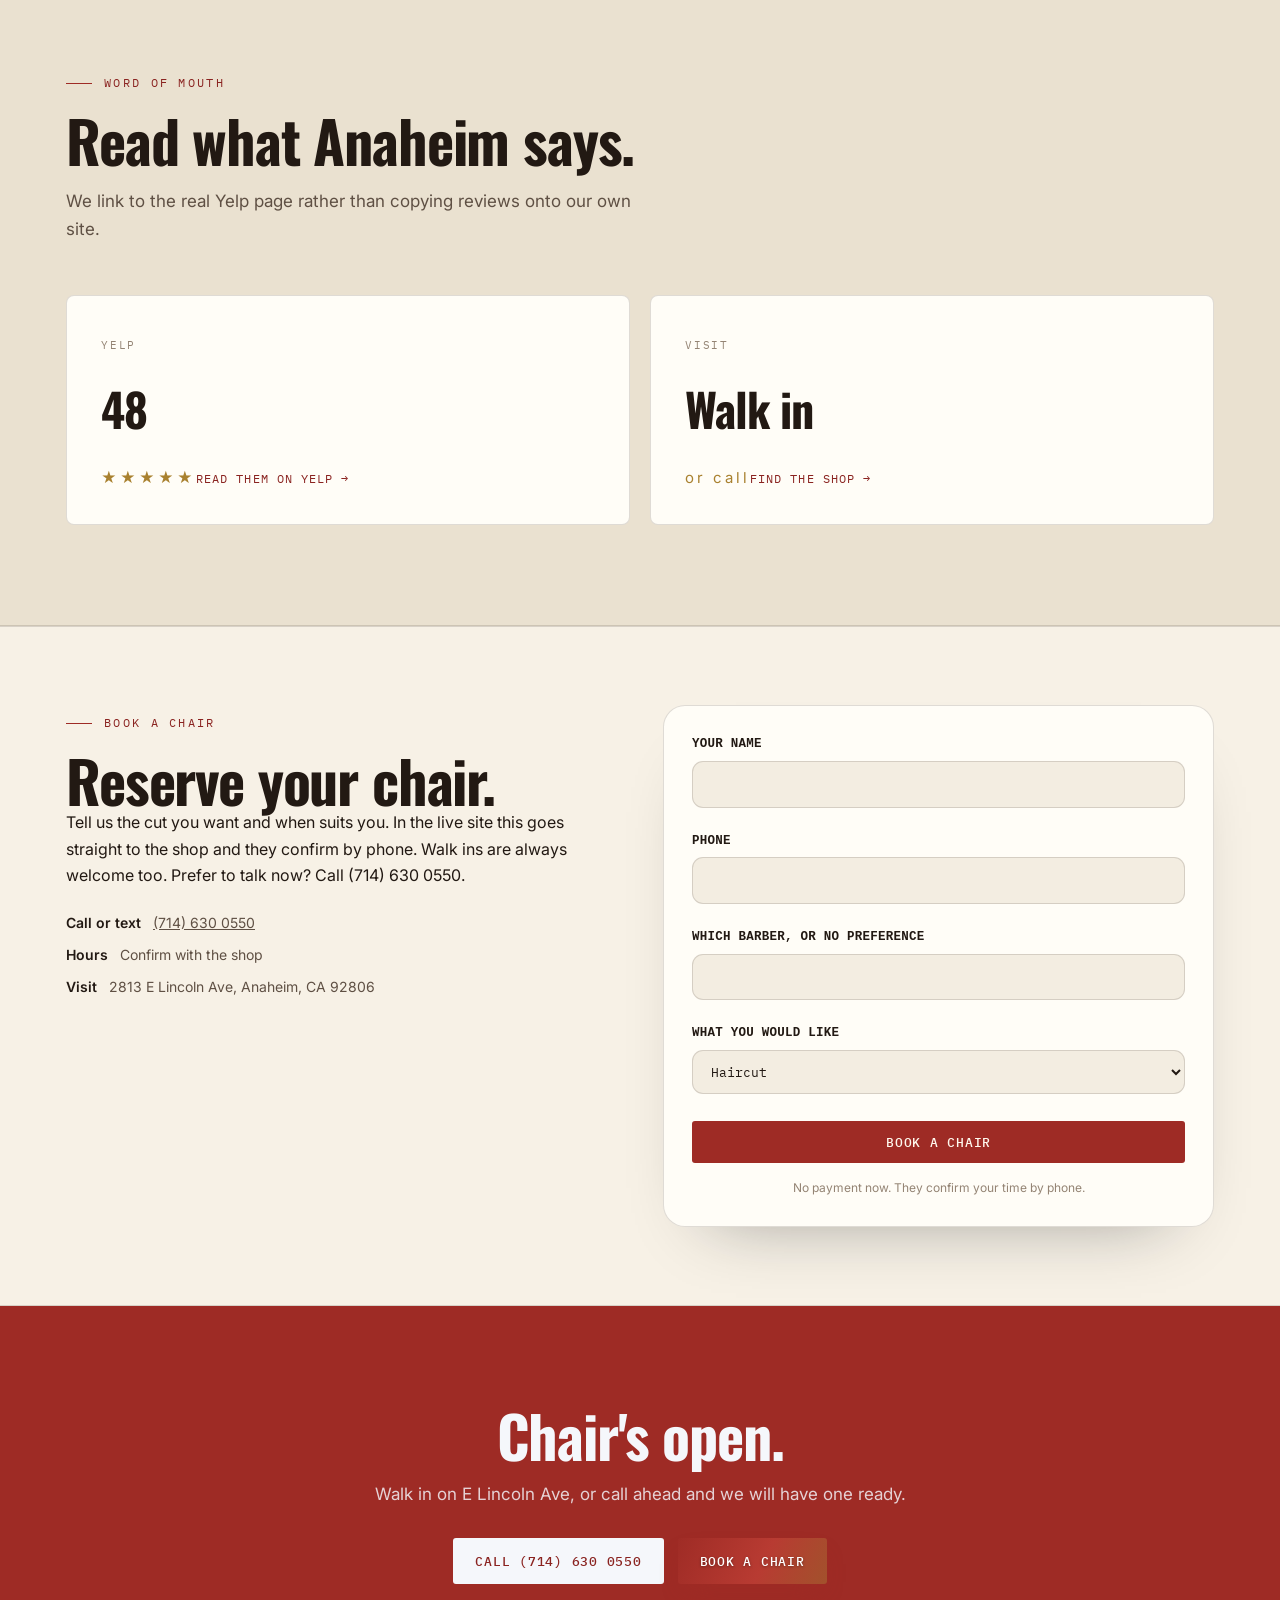
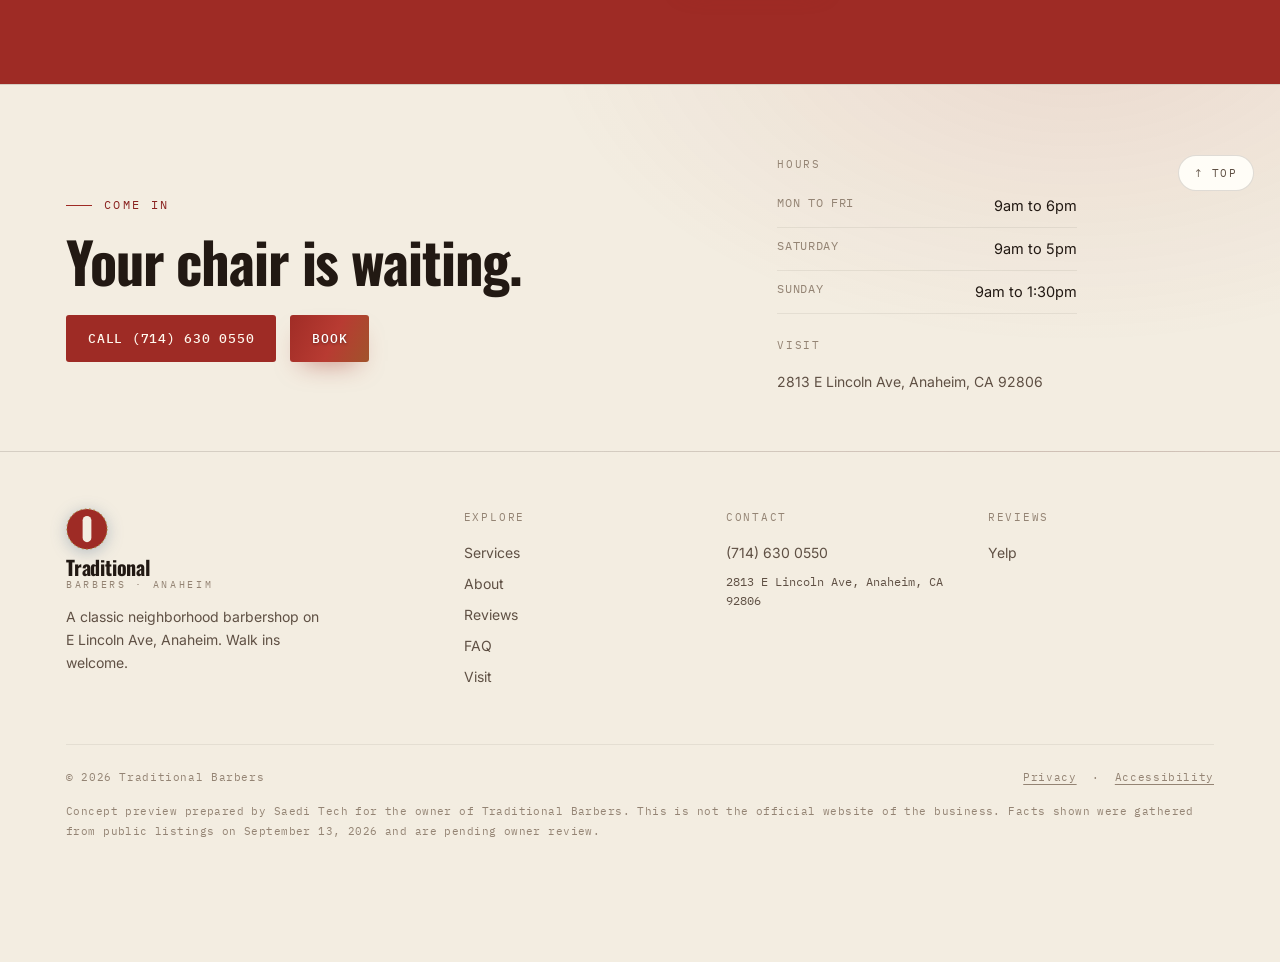
==== commit aba9c436: "Fix 3D hero loading, page reveal, spread 3D across page, unique heroes, correct photos Co-Authored-B" ====
--- a/index.html
+++ b/index.html
@@ -86,9 +86,9 @@
   </div>
 </section>
 <section class="obj3dband" aria-label="Interactive 3D Barber shears">
-  <div class="wrap o3b">
+  <div class="wrap o3b o3b-solo">
     <div class="o3b-art up"><canvas class="obj3d" data-obj="scissors" aria-label="Interactive 3D Barber shears"></canvas></div>
-    <div class="o3b-copy up"><p class="kick">Interactive · Shears</p><h2>Built in the browser, not a photo.</h2><p>Every one of these is a real interactive 3D model, drawn live. Drag it to spin it. The same craft goes into the whole site.</p><span class="drag">Drag to spin</span></div>
+    <span class="o3b-hint up">Drag to spin</span>
   </div>
 </section>
 <section id="why">
@@ -114,9 +114,9 @@
   </div>
 </section>
 <section class="obj3dband alt" aria-label="Interactive 3D Straight razor">
-  <div class="wrap o3b">
+  <div class="wrap o3b o3b-solo">
     <div class="o3b-art up"><canvas class="obj3d" data-obj="razor" aria-label="Interactive 3D Straight razor"></canvas></div>
-    <div class="o3b-copy up"><p class="kick">Interactive · Straight razor</p><h2>Real 3D, right on the page.</h2><p>No video, no image. A true model you can grab and turn, the kind of detail that makes a site feel built, not bought.</p><span class="drag">Drag to spin</span></div>
+    <span class="o3b-hint up">Drag to spin</span>
   </div>
 </section>
 <section id="gallery">
@@ -129,9 +129,9 @@
 </section>
 
 <section class="obj3dband" aria-label="Interactive 3D Barber pole">
-  <div class="wrap o3b">
+  <div class="wrap o3b o3b-solo">
     <div class="o3b-art up"><canvas class="obj3d" data-obj="pole" aria-label="Interactive 3D Barber pole"></canvas></div>
-    <div class="o3b-copy up"><p class="kick">Interactive · Barber pole</p><h2>A little motion, on purpose.</h2><p>Small interactive touches like this are what make a page memorable. Drag it around and see.</p><span class="drag">Drag to spin</span></div>
+    <span class="o3b-hint up">Drag to spin</span>
   </div>
 </section>
 <section id="reviews" class="band">
--- a/assets/site.css
+++ b/assets/site.css
@@ -423,3 +423,9 @@
 .navlinks a[href$="#book"]::after{display:none !important}
 /* ---- footer reveal + CTA polish ---- */
 .foot-hero .foot-cta h2{transition:transform .7s var(--ease),opacity .7s var(--ease)}
+
+/* ---- 3D moments: object only, no marketing copy (beauty) ---- */
+.obj3dband{padding:52px 0}
+.obj3dband .o3b.o3b-solo{flex-direction:column;align-items:center;gap:14px}
+.obj3dband .o3b-solo .o3b-art{flex:0 1 auto;width:100%;max-width:600px}
+.obj3dband .o3b-solo .o3b-hint{font-family:'IBM Plex Mono',monospace;font-size:11px;letter-spacing:.16em;text-transform:uppercase;color:var(--faint)}
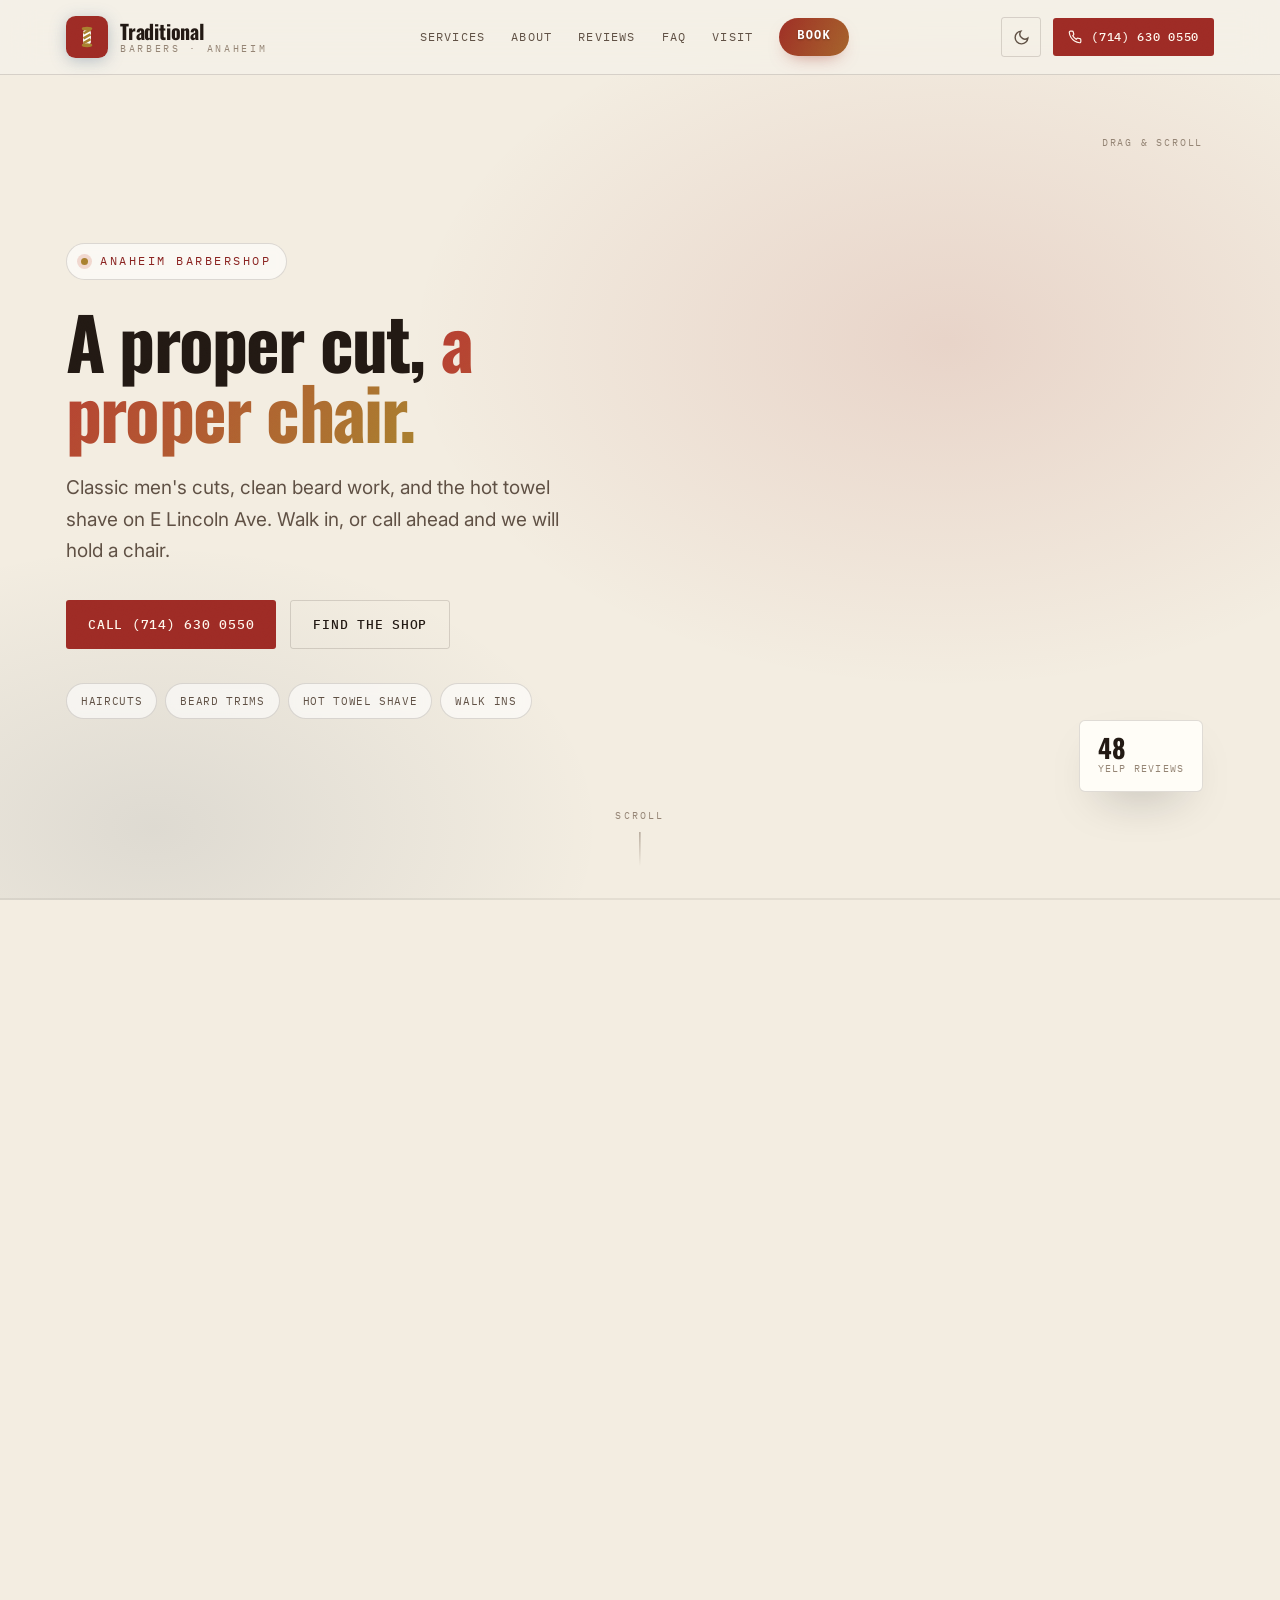
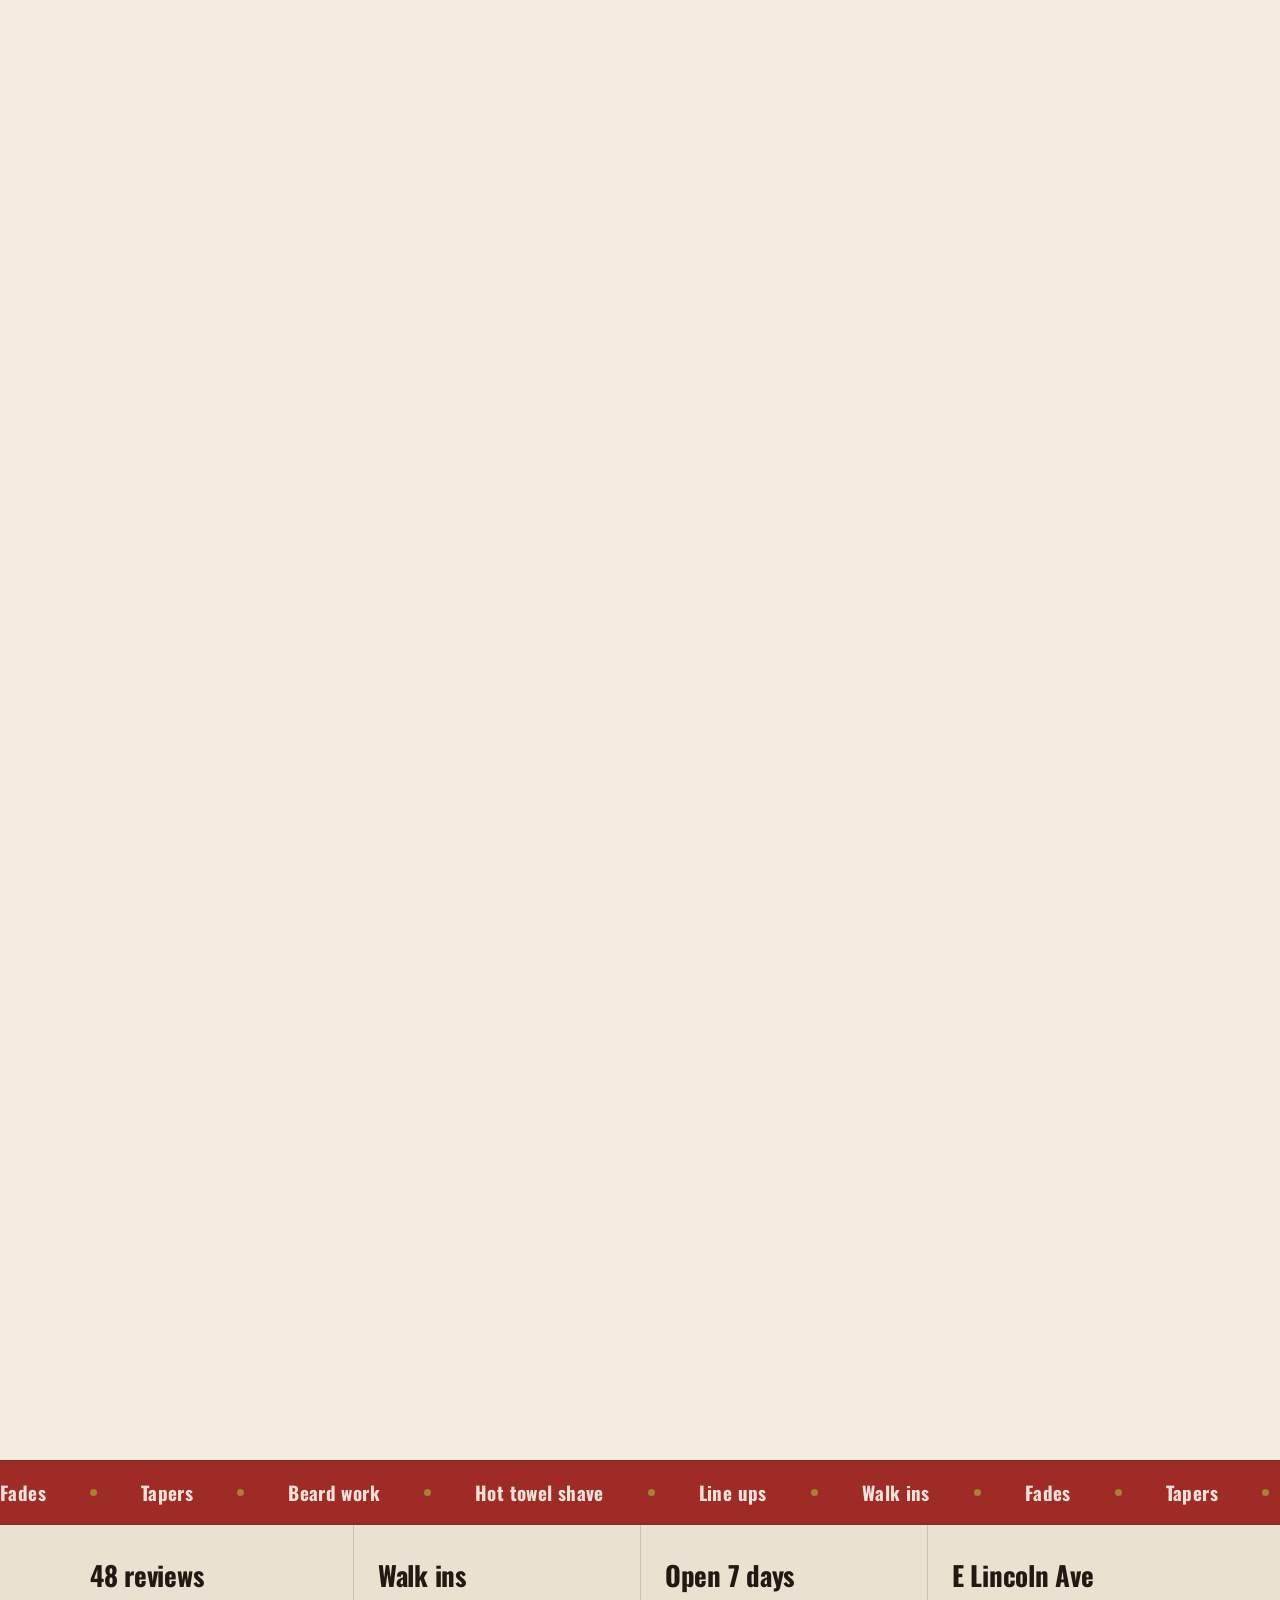
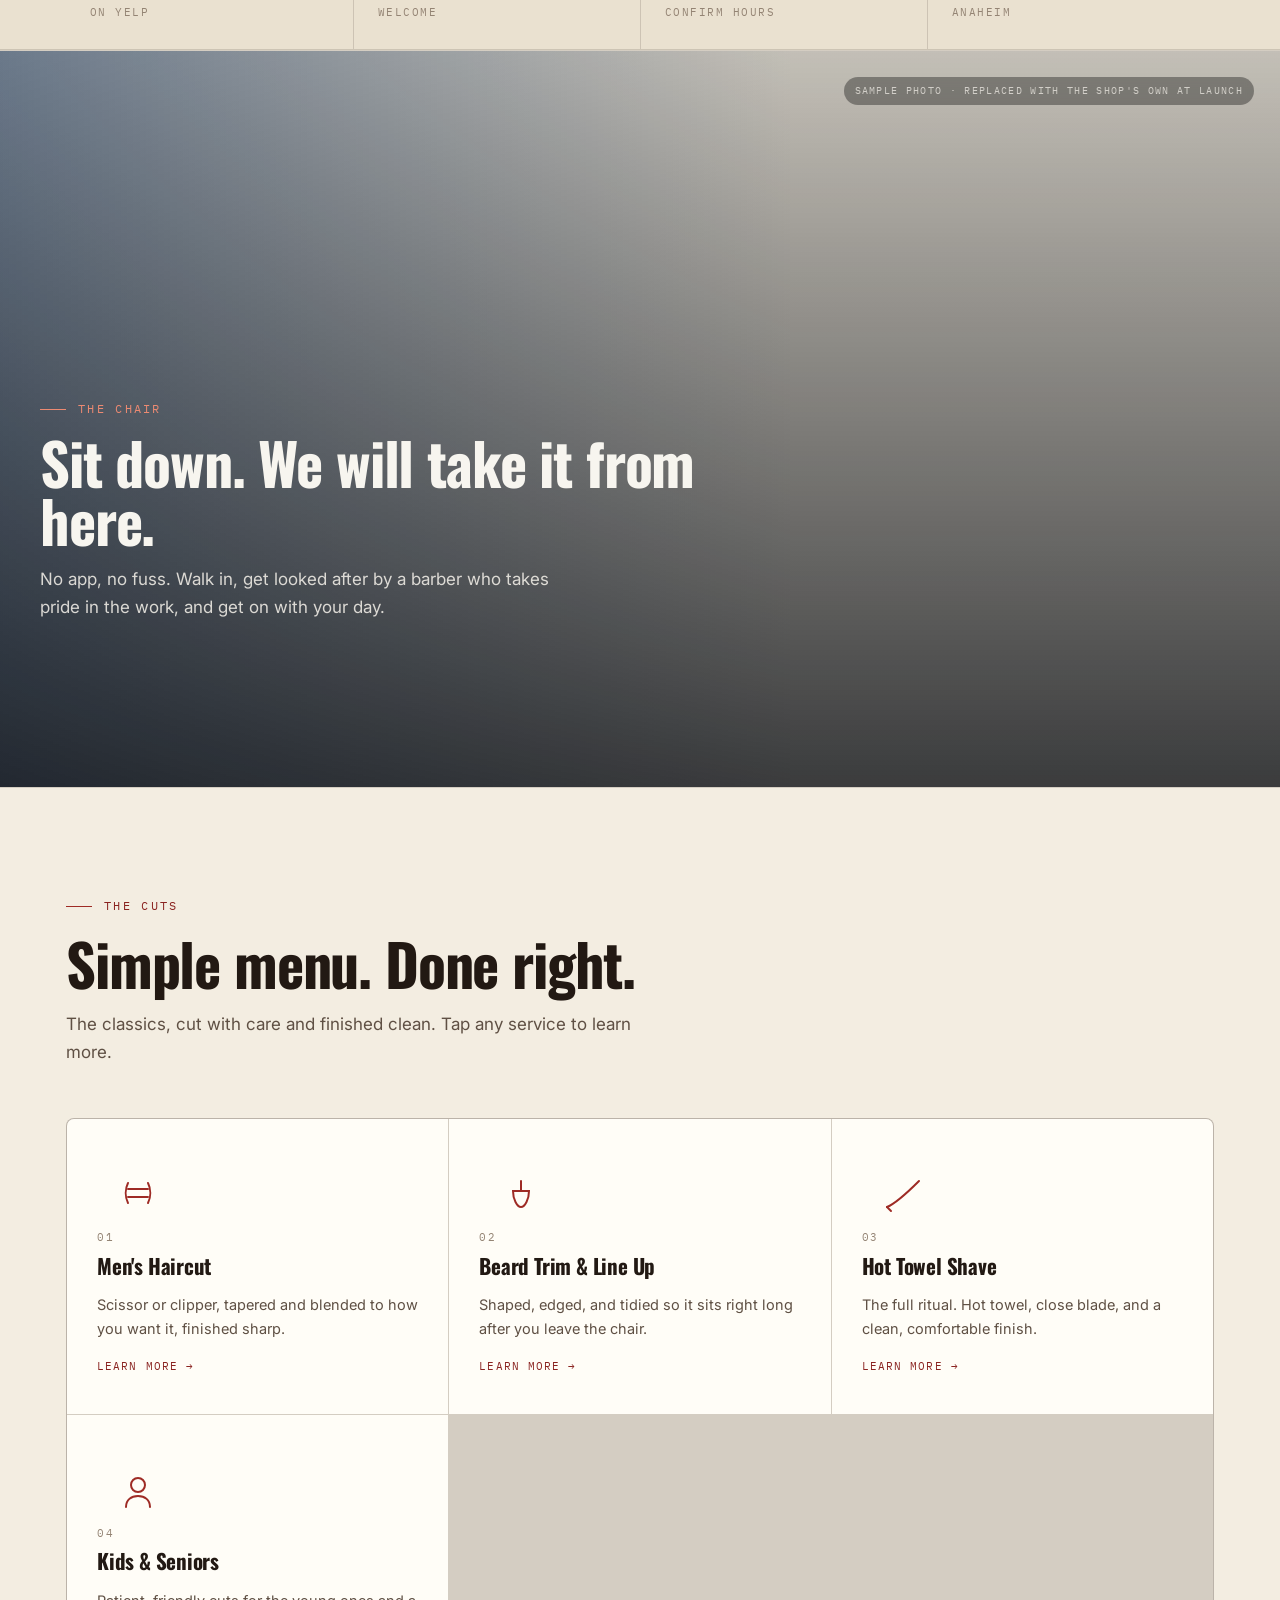
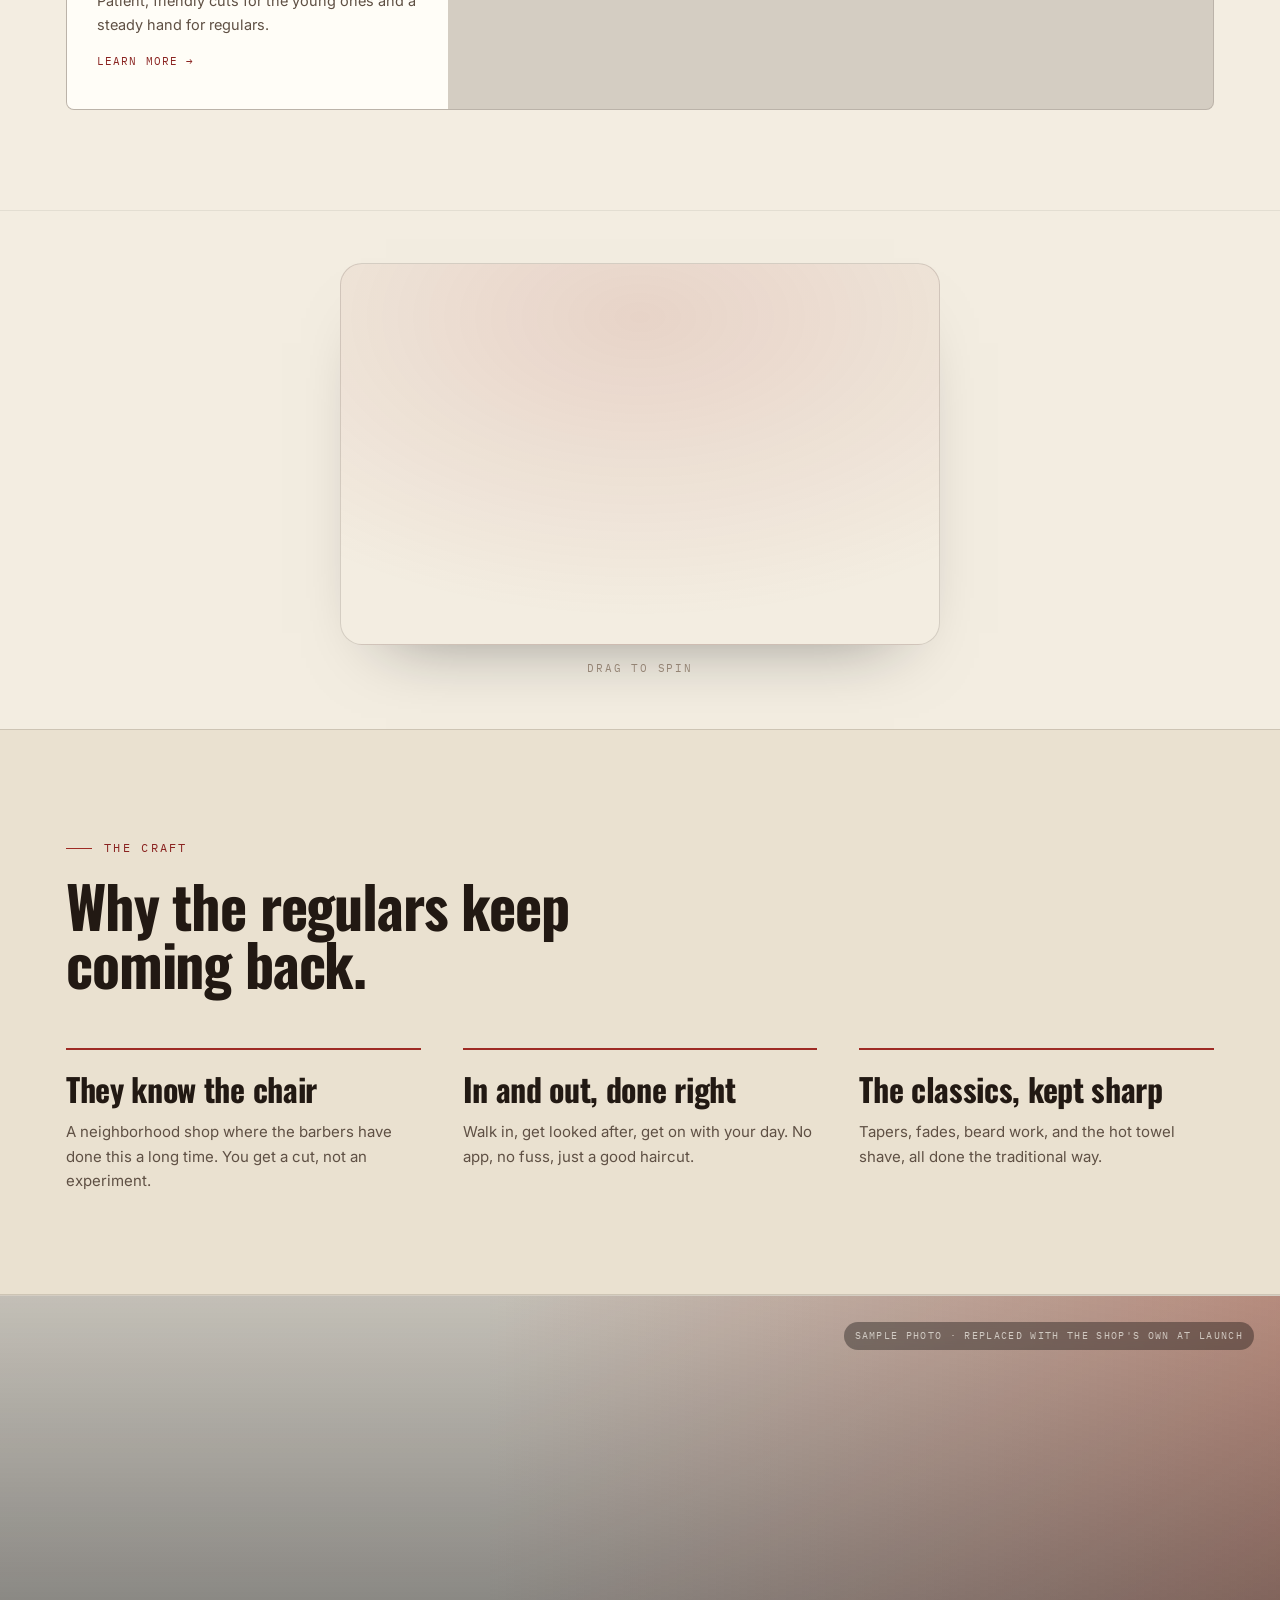
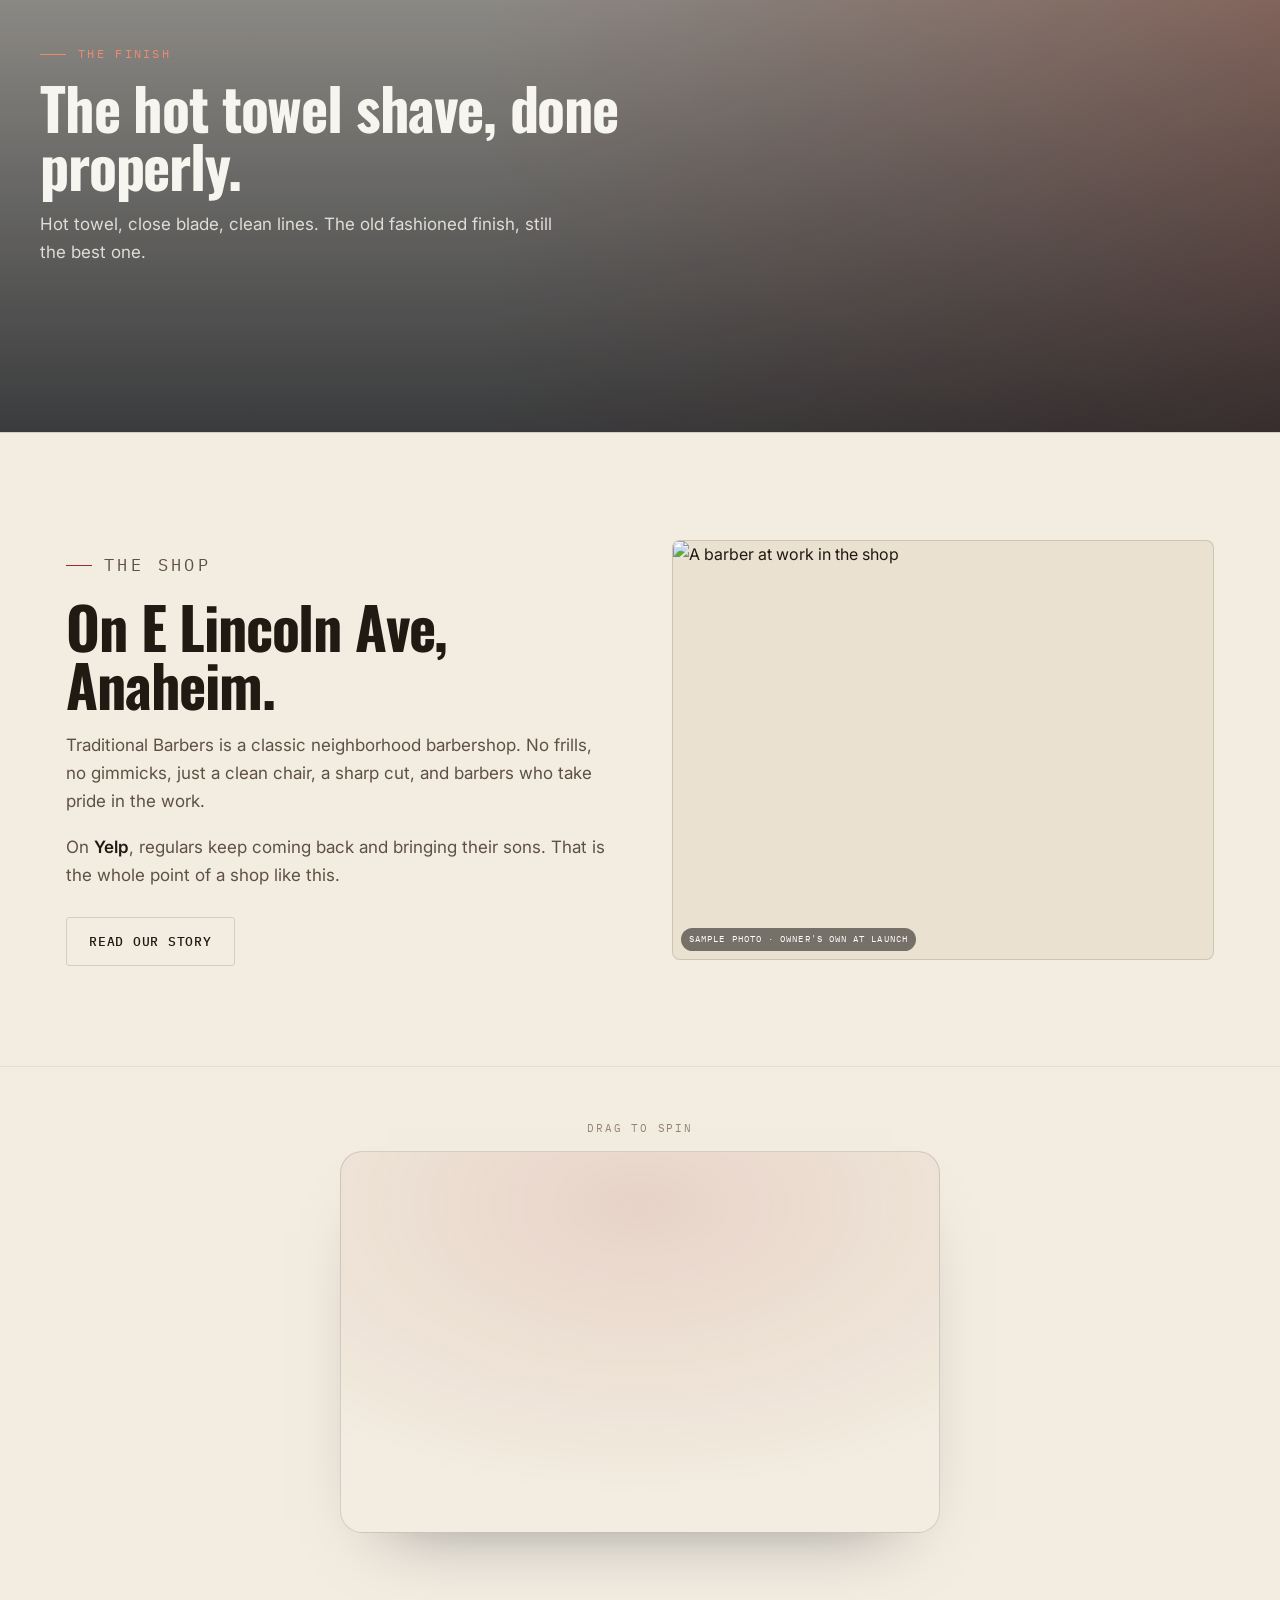
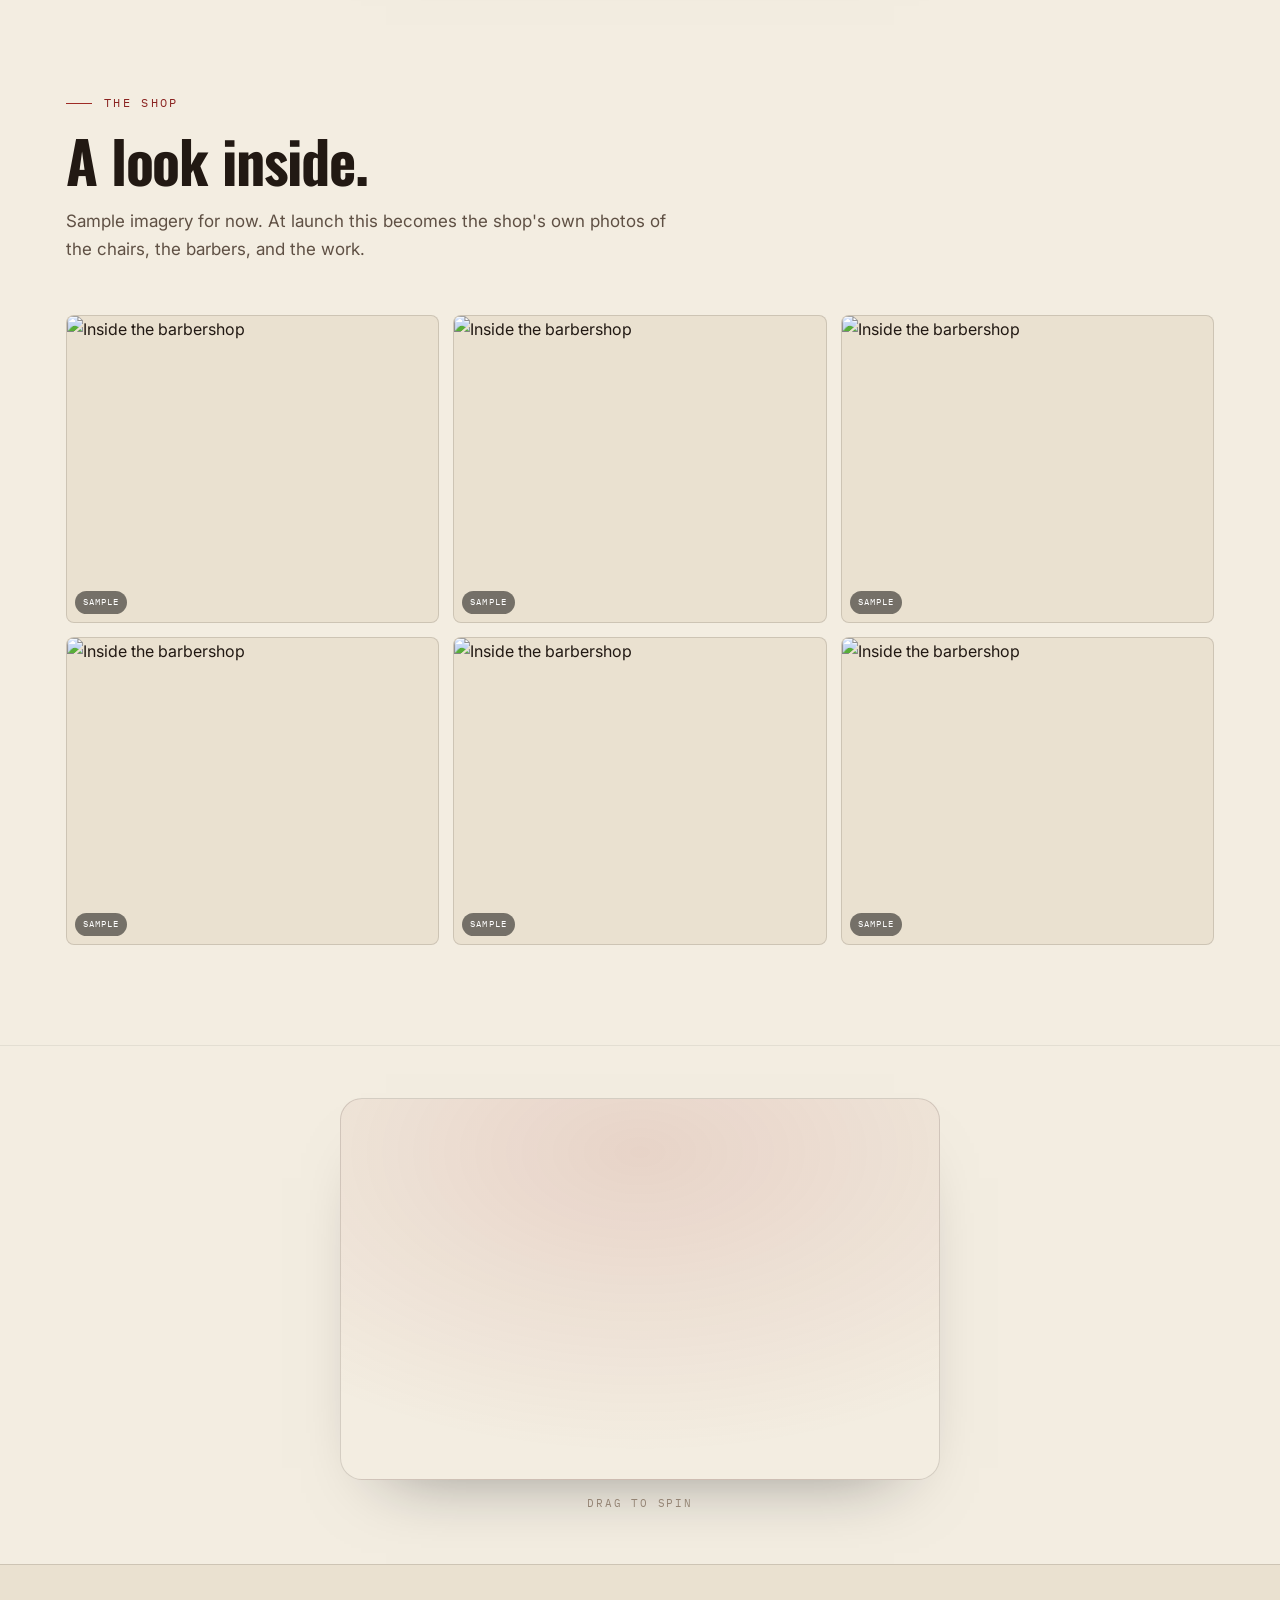
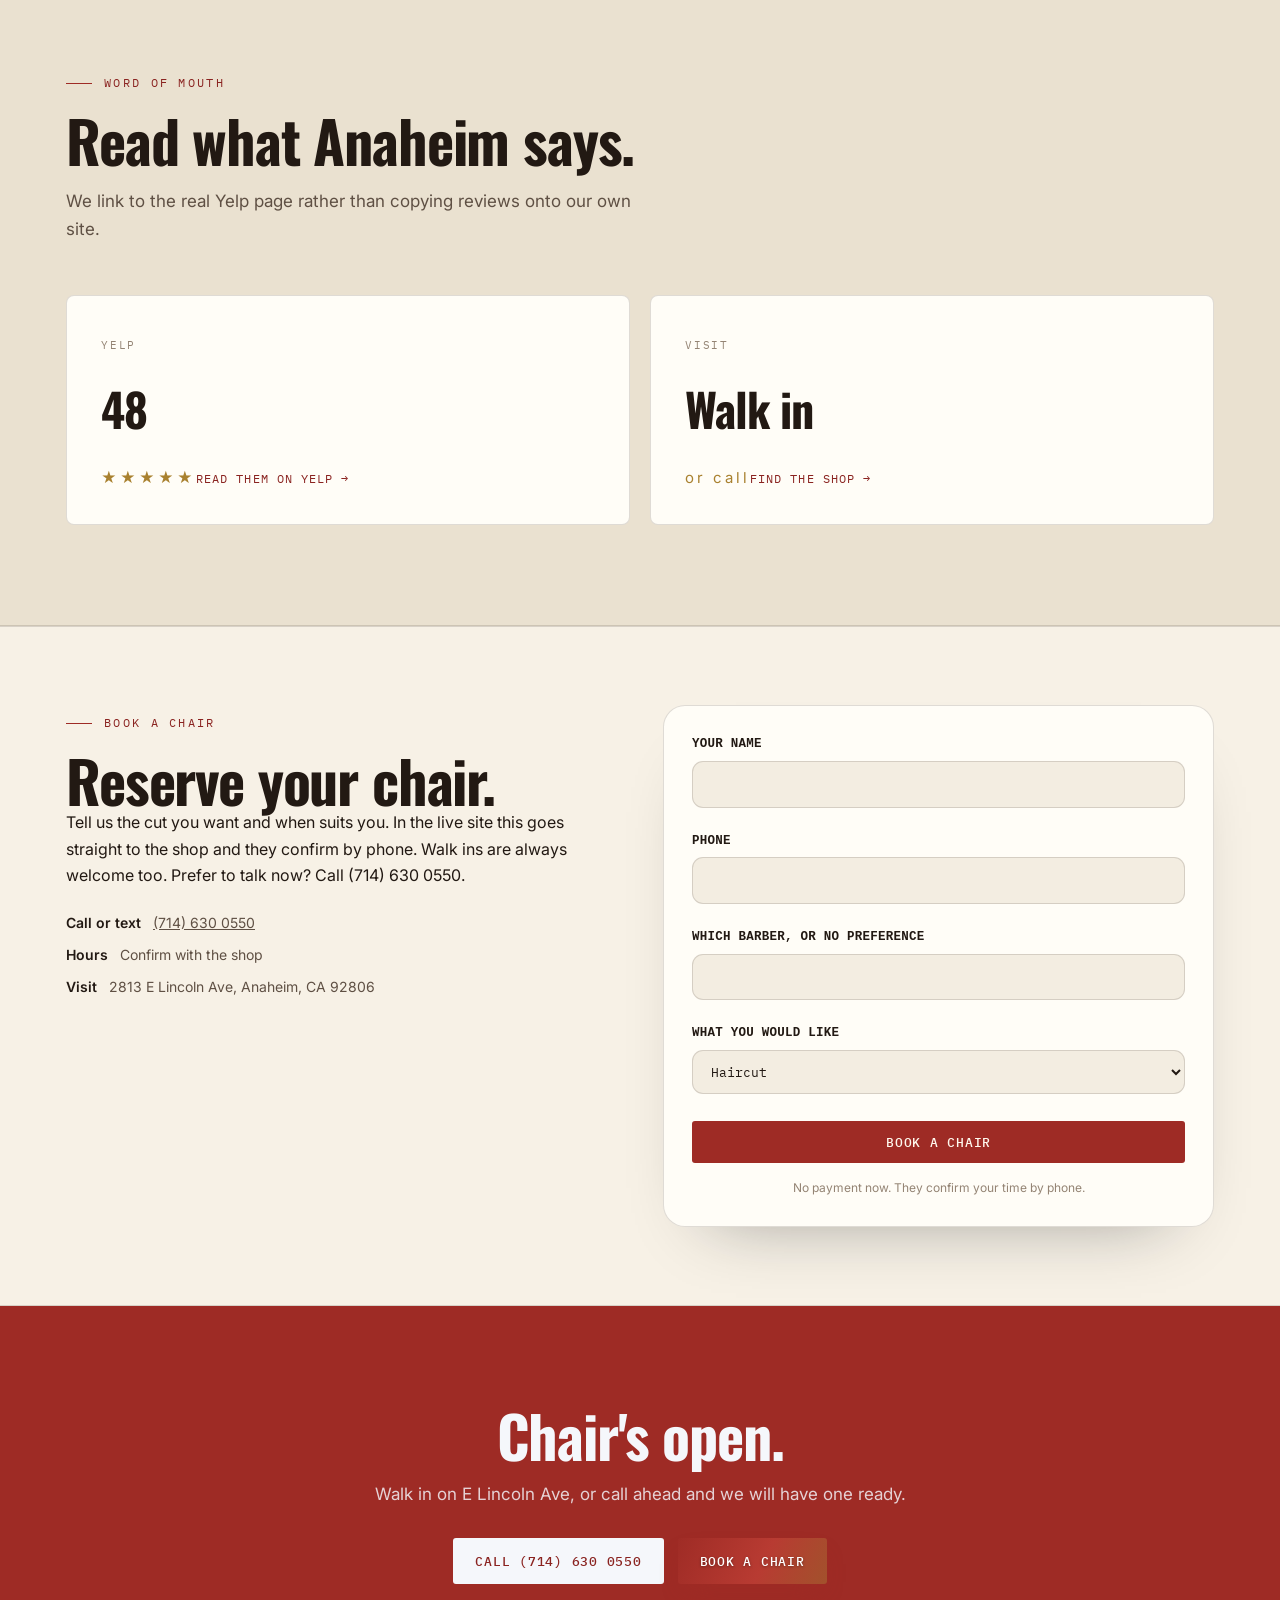
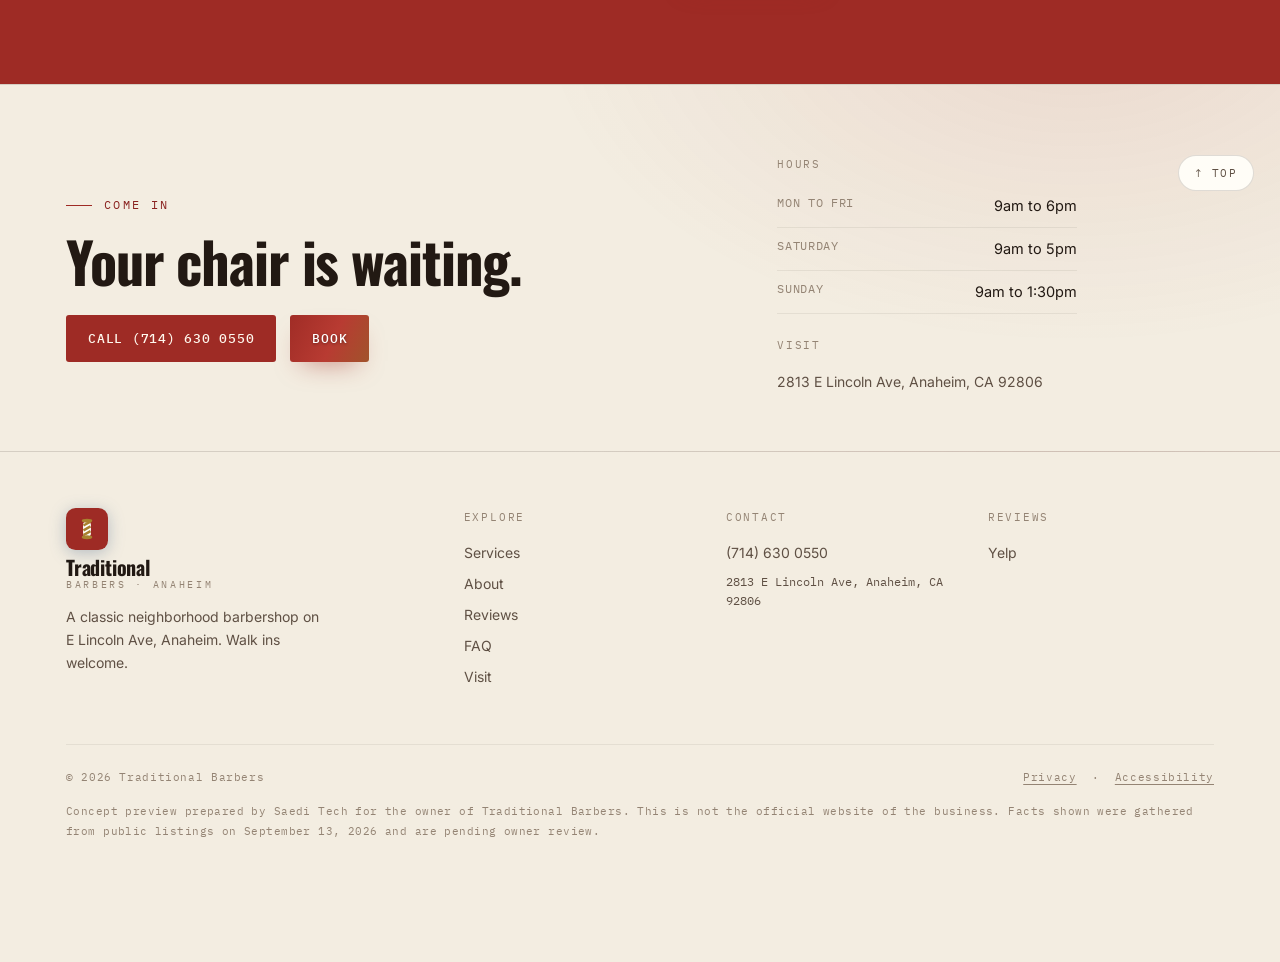
==== commit 27da3a8a: "Add bespoke business logo (header, footer, favicon)" ====
--- a/index.html
+++ b/index.html
@@ -7,7 +7,7 @@
 <title>Traditional Barbers · Anaheim Barbershop</title>
 <meta name="description" content="Traditional Barbers on E Lincoln Ave, Anaheim. Classic men's cuts, beard trims, and hot towel shaves. Walk in or call (714) 630 0550." />
 <meta property="og:title" content="Traditional Barbers · Anaheim Barbershop" /><meta property="og:type" content="website" />
-<link rel="icon" href="data:image/svg+xml,%3Csvg xmlns='http://www.w3.org/2000/svg' viewBox='0 0 32 32'%3E%3Ccircle cx='16' cy='16' r='15' fill='%239e2b25'/%3E%3Crect x='13' y='6' width='6' height='20' rx='3' fill='%23f3ede1'/%3E%3Cpath d='M13 9l6 4M13 15l6 4M13 21l6 4' stroke='%23a9812f' stroke-width='2'/%3E%3C/svg%3E">
+<link rel="icon" href="data:image/svg+xml,%3Csvg xmlns='http://www.w3.org/2000/svg' viewBox='0 0 48 48'%3E%3Crect width='48' height='48' rx='11' fill='%239e2b25'/%3E%3Crect x='19.5' y='15' width='9' height='18' rx='4.5' fill='%23fff'/%3E%3Cg stroke='%23a9812f' stroke-width='2.8' stroke-linecap='butt'%3E%3Cpath d='M20 31 28 26.5'/%3E%3Cpath d='M20 25.5 28 21'/%3E%3Cpath d='M20 20 28 15.5'/%3E%3C/g%3E%3Cellipse cx='24' cy='14.6' rx='6' ry='2.2' fill='%23a9812f'/%3E%3Cellipse cx='24' cy='33.4' rx='6' ry='2.2' fill='%23a9812f'/%3E%3C/svg%3E">
 <link rel="preconnect" href="https://fonts.googleapis.com"><link rel="preconnect" href="https://fonts.gstatic.com" crossorigin>
 <link href="https://fonts.googleapis.com/css2?family=Oswald:wght@500;600;700&family=Inter:wght@400;500;600&family=IBM+Plex+Mono:wght@400;500&display=swap" rel="stylesheet">
 <link rel="stylesheet" href="assets/site.css">
@@ -19,7 +19,7 @@
 <header class="sitehead" id="sitehead">
 <nav class="top" aria-label="Main">
   <div class="wrap navin">
-    <a class="logo" href="index.html" aria-label="Traditional Barbers, home"><svg class="emblem" viewBox="0 0 48 48" aria-hidden="true"><circle cx="24" cy="24" r="23" fill="var(--indigo)"/><circle cx="24" cy="24" r="23" fill="none" stroke="var(--shu)" stroke-width="1.4" stroke-dasharray="2 3" opacity=".7"/><rect x="19" y="9" width="10" height="30" rx="5" fill="#f3ede1"/><path d="M19 15l10 5M19 22l10 5M19 29l10 5" stroke="var(--navy)" stroke-width="2.4"/></svg><span class="wm"><span class="n">Traditional</span><span class="s">Barbers · Anaheim</span></span></a>
+    <a class="logo" href="index.html" aria-label="Traditional Barbers, home"><svg class="emblem" viewBox="0 0 48 48" aria-hidden="true"><rect width="48" height="48" rx="11" fill="var(--indigo)"/><rect x='19.5' y='15' width='9' height='18' rx='4.5' fill='#fff'/><g stroke='var(--shu)' stroke-width='2.8' stroke-linecap='butt'><path d='M20 31 28 26.5'/><path d='M20 25.5 28 21'/><path d='M20 20 28 15.5'/></g><ellipse cx='24' cy='14.6' rx='6' ry='2.2' fill='var(--shu)'/><ellipse cx='24' cy='33.4' rx='6' ry='2.2' fill='var(--shu)'/></svg><span class="wm"><span class="n">Traditional</span><span class="s">Barbers · Anaheim</span></span></a>
     <div class="navlinks"><a href="services.html">Services</a><a href="about.html">About</a><a href="reviews.html">Reviews</a><a href="faq.html">FAQ</a><a href="visit.html">Visit</a><a href="index.html#book">Book</a></div>
     <div class="navright">
       <button class="tgl" id="themeTgl" aria-label="Switch between day and night theme" aria-pressed="false"><svg id="icMoon" viewBox="0 0 24 24" fill="none" stroke="currentColor" stroke-width="2" stroke-linecap="round"><path d="M21 12.8A9 9 0 1 1 11.2 3a7 7 0 0 0 9.8 9.8z"/></svg><svg id="icSun" viewBox="0 0 24 24" fill="none" stroke="currentColor" stroke-width="2" stroke-linecap="round" style="display:none"><circle cx="12" cy="12" r="4"/><path d="M12 2v2M12 20v2M4.9 4.9l1.4 1.4M17.7 17.7l1.4 1.4M2 12h2M20 12h2M4.9 19.1l1.4-1.4M17.7 6.3l1.4-1.4"/></svg></button>
@@ -173,7 +173,7 @@
   </div></div></div>
   <div class="wrap foot-main">
     <div class="fgrid">
-      <div class="fbrand"><a class="logo" href="index.html" aria-label="Traditional Barbers, home"><svg class="emblem" viewBox="0 0 48 48" aria-hidden="true"><circle cx="24" cy="24" r="23" fill="var(--indigo)"/><circle cx="24" cy="24" r="23" fill="none" stroke="var(--shu)" stroke-width="1.4" stroke-dasharray="2 3" opacity=".7"/><rect x="19" y="9" width="10" height="30" rx="5" fill="#f3ede1"/><path d="M19 15l10 5M19 22l10 5M19 29l10 5" stroke="var(--navy)" stroke-width="2.4"/></svg><span class="wm"><span class="n">Traditional</span><span class="s">Barbers · Anaheim</span></span></a><p>A classic neighborhood barbershop on E Lincoln Ave, Anaheim. Walk ins welcome.</p></div>
+      <div class="fbrand"><a class="logo" href="index.html" aria-label="Traditional Barbers, home"><svg class="emblem" viewBox="0 0 48 48" aria-hidden="true"><rect width="48" height="48" rx="11" fill="var(--indigo)"/><rect x='19.5' y='15' width='9' height='18' rx='4.5' fill='#fff'/><g stroke='var(--shu)' stroke-width='2.8' stroke-linecap='butt'><path d='M20 31 28 26.5'/><path d='M20 25.5 28 21'/><path d='M20 20 28 15.5'/></g><ellipse cx='24' cy='14.6' rx='6' ry='2.2' fill='var(--shu)'/><ellipse cx='24' cy='33.4' rx='6' ry='2.2' fill='var(--shu)'/></svg><span class="wm"><span class="n">Traditional</span><span class="s">Barbers · Anaheim</span></span></a><p>A classic neighborhood barbershop on E Lincoln Ave, Anaheim. Walk ins welcome.</p></div>
       <div class="fcol"><p class="ft">Explore</p><a href="services.html">Services</a><a href="about.html">About</a><a href="reviews.html">Reviews</a><a href="faq.html">FAQ</a><a href="visit.html">Visit</a></div>
       <div class="fcol"><p class="ft">Contact</p><a href="tel:+17146300550">(714) 630 0550</a><p class="mono" style="font-size:12px">2813 E Lincoln Ave, Anaheim, CA 92806</p></div>
       <div class="fcol"><p class="ft">Reviews</p><a href="https://www.yelp.com/biz/traditional-barbers-anaheim" target="_blank" rel="noopener">Yelp</a></div>
